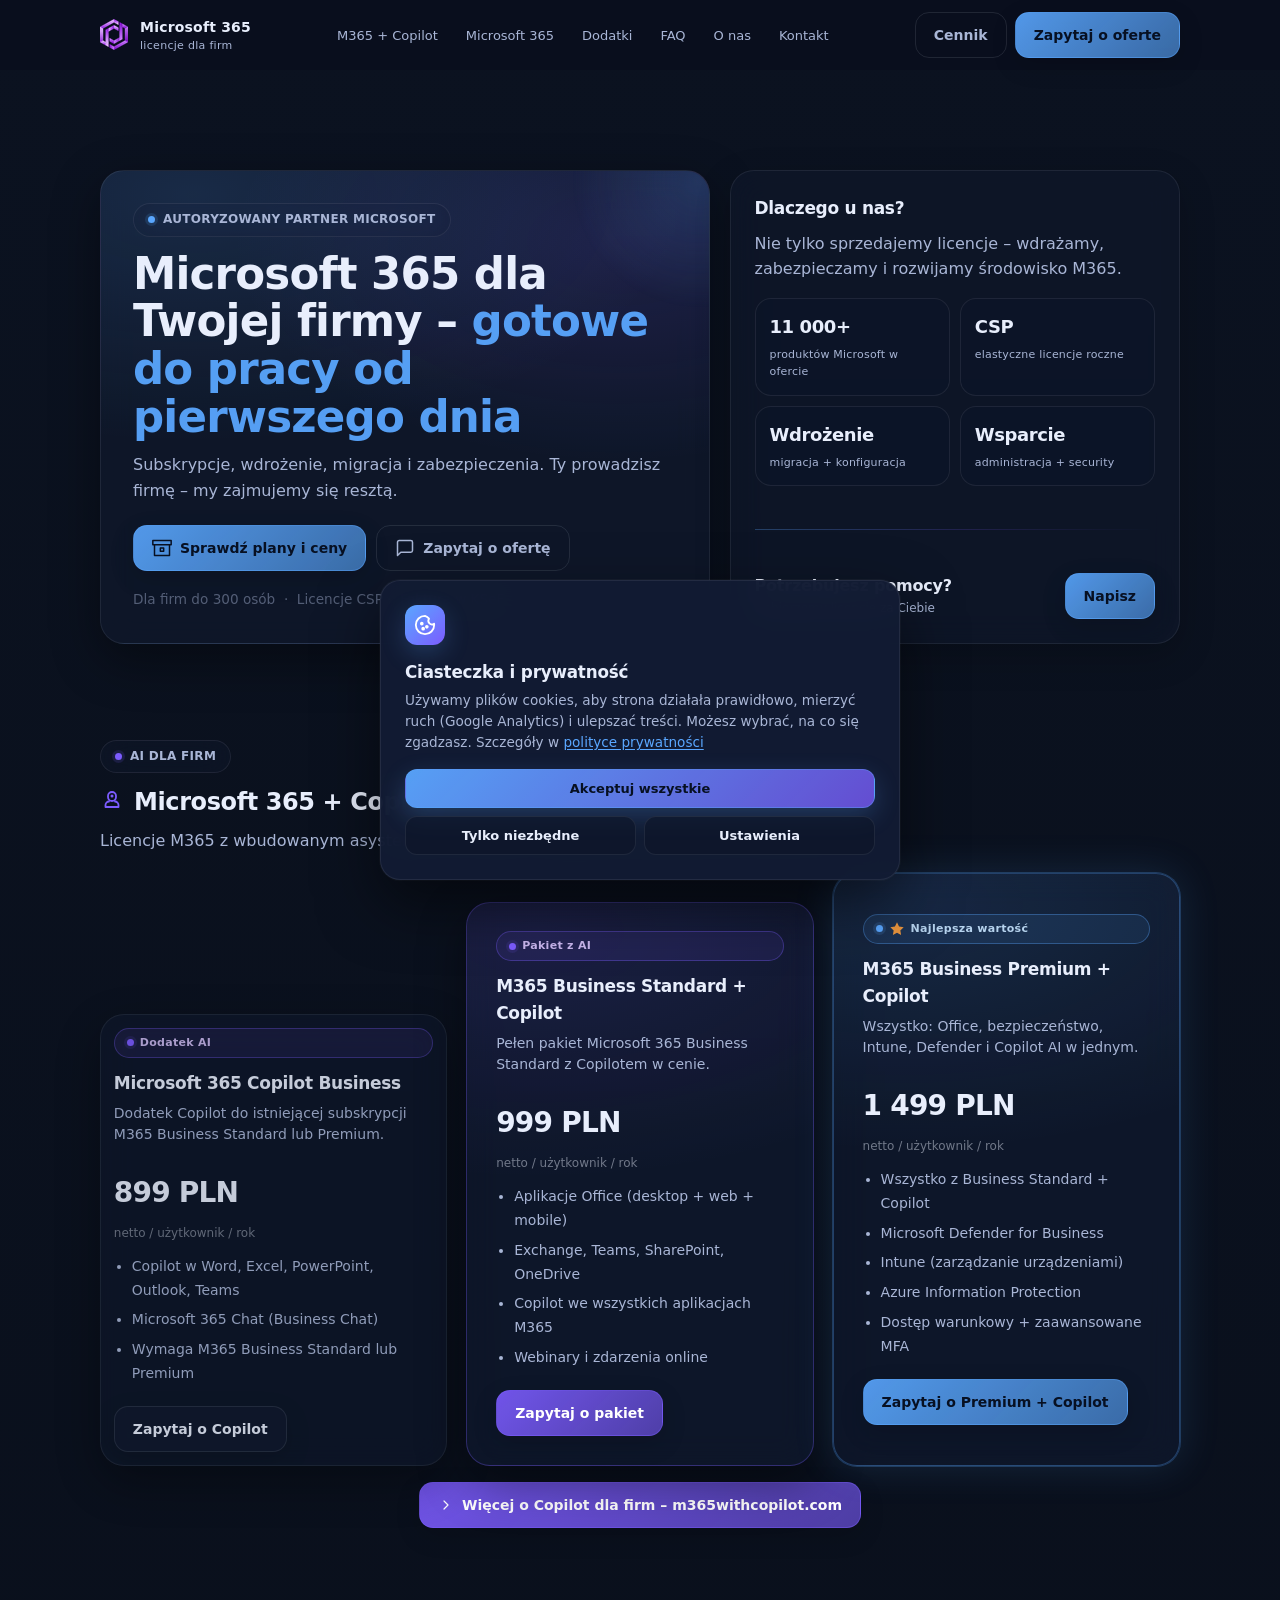
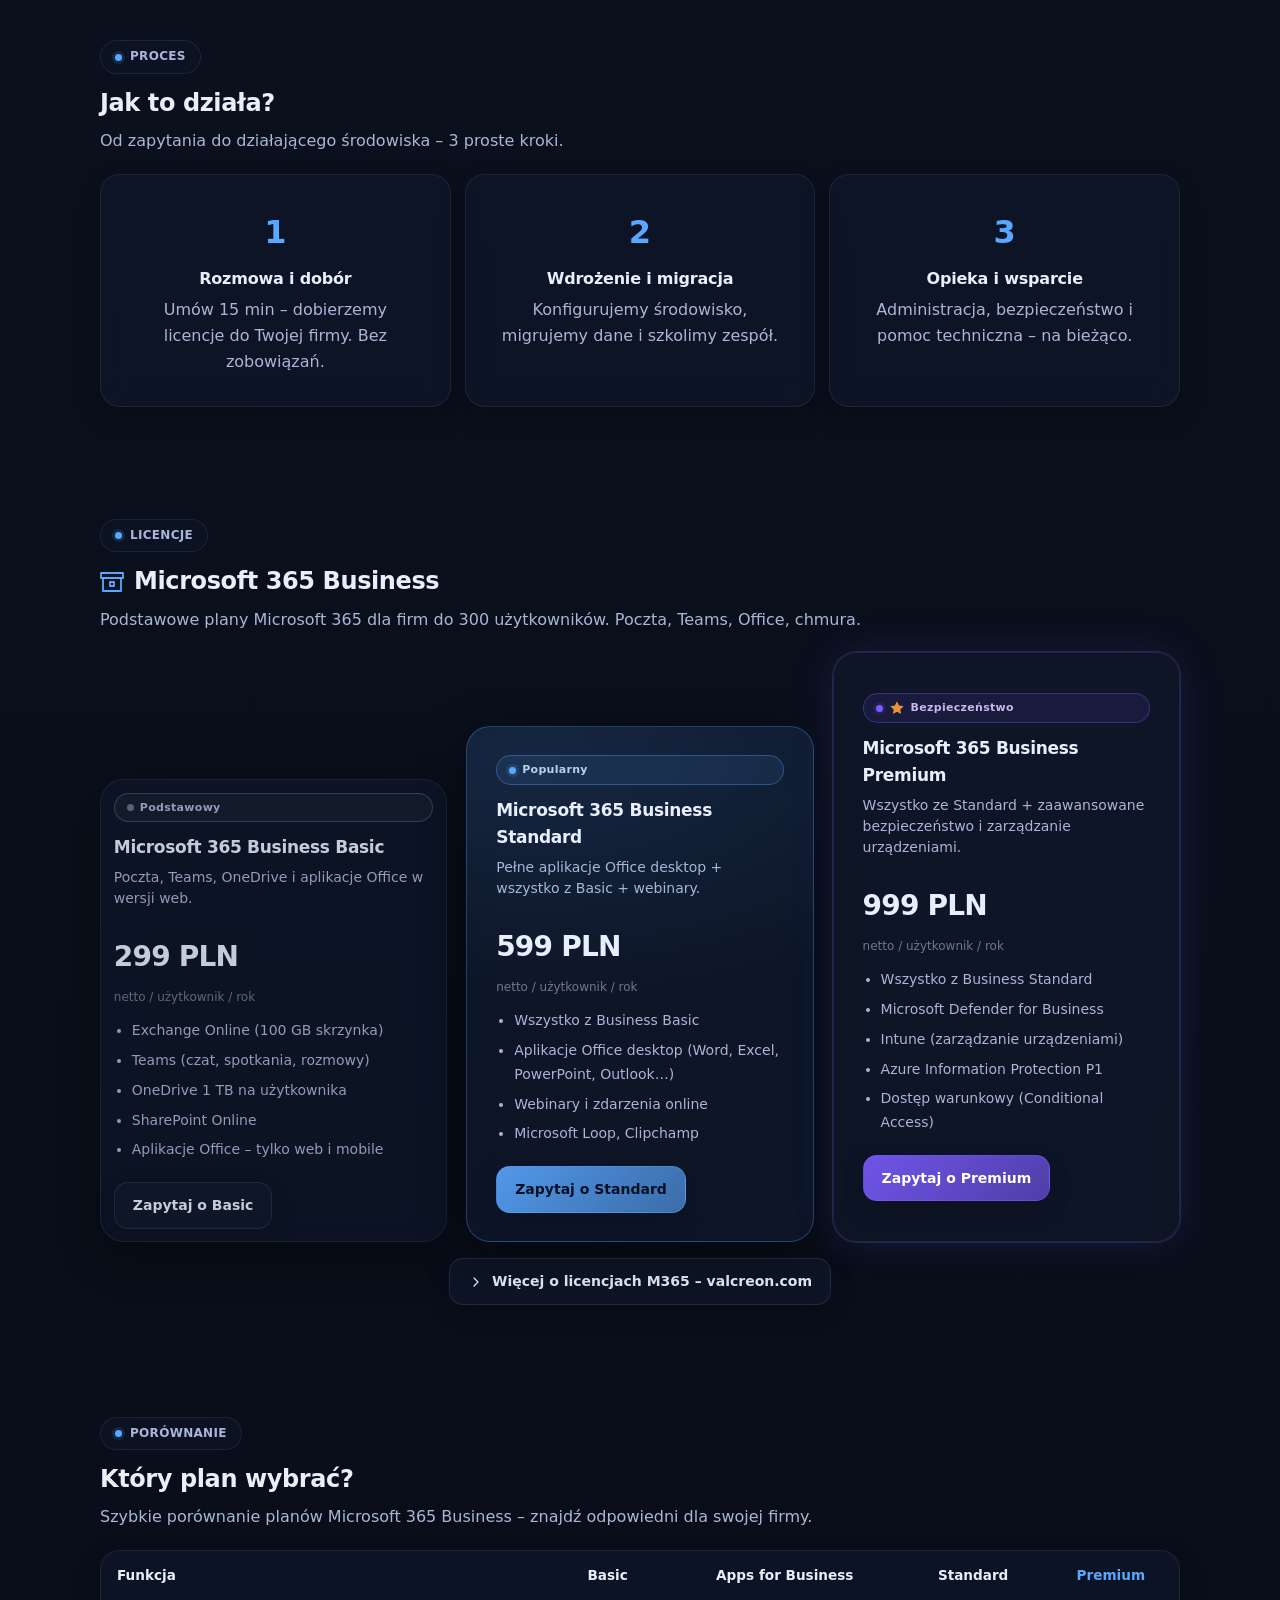
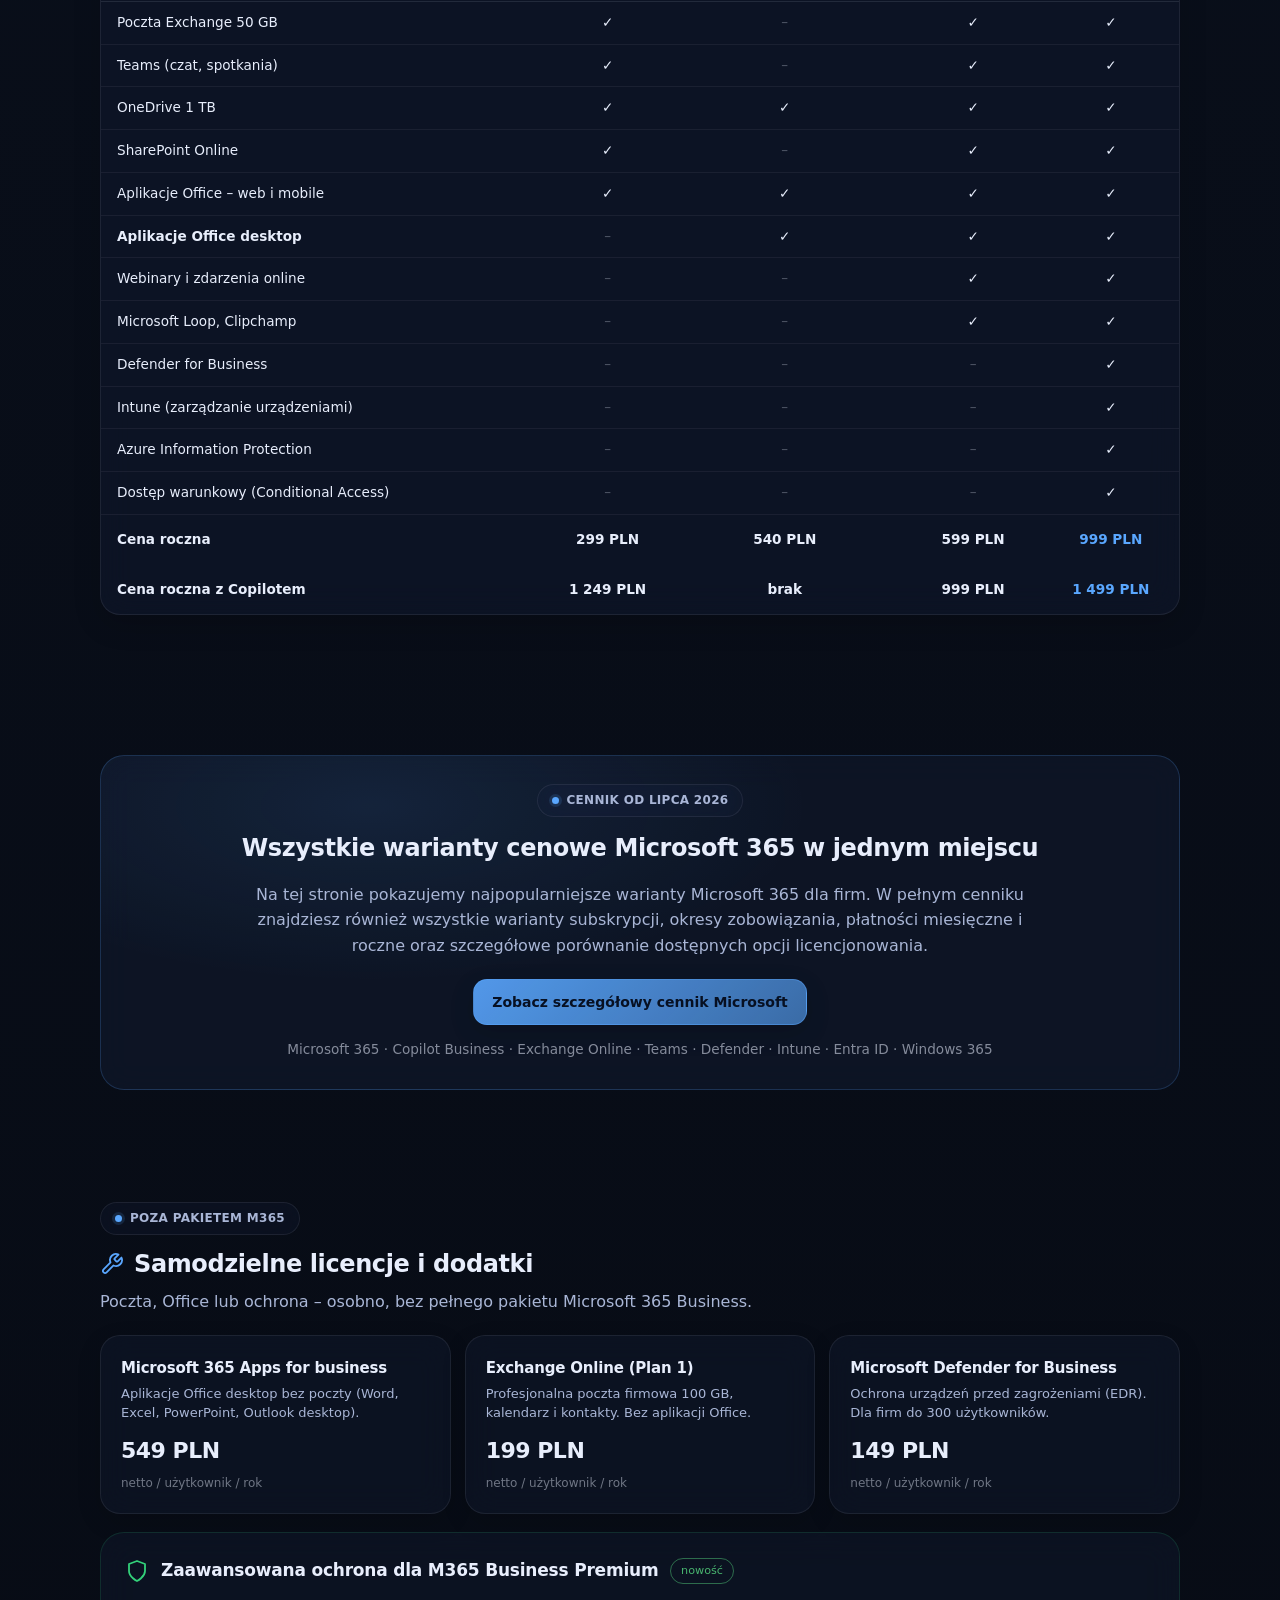
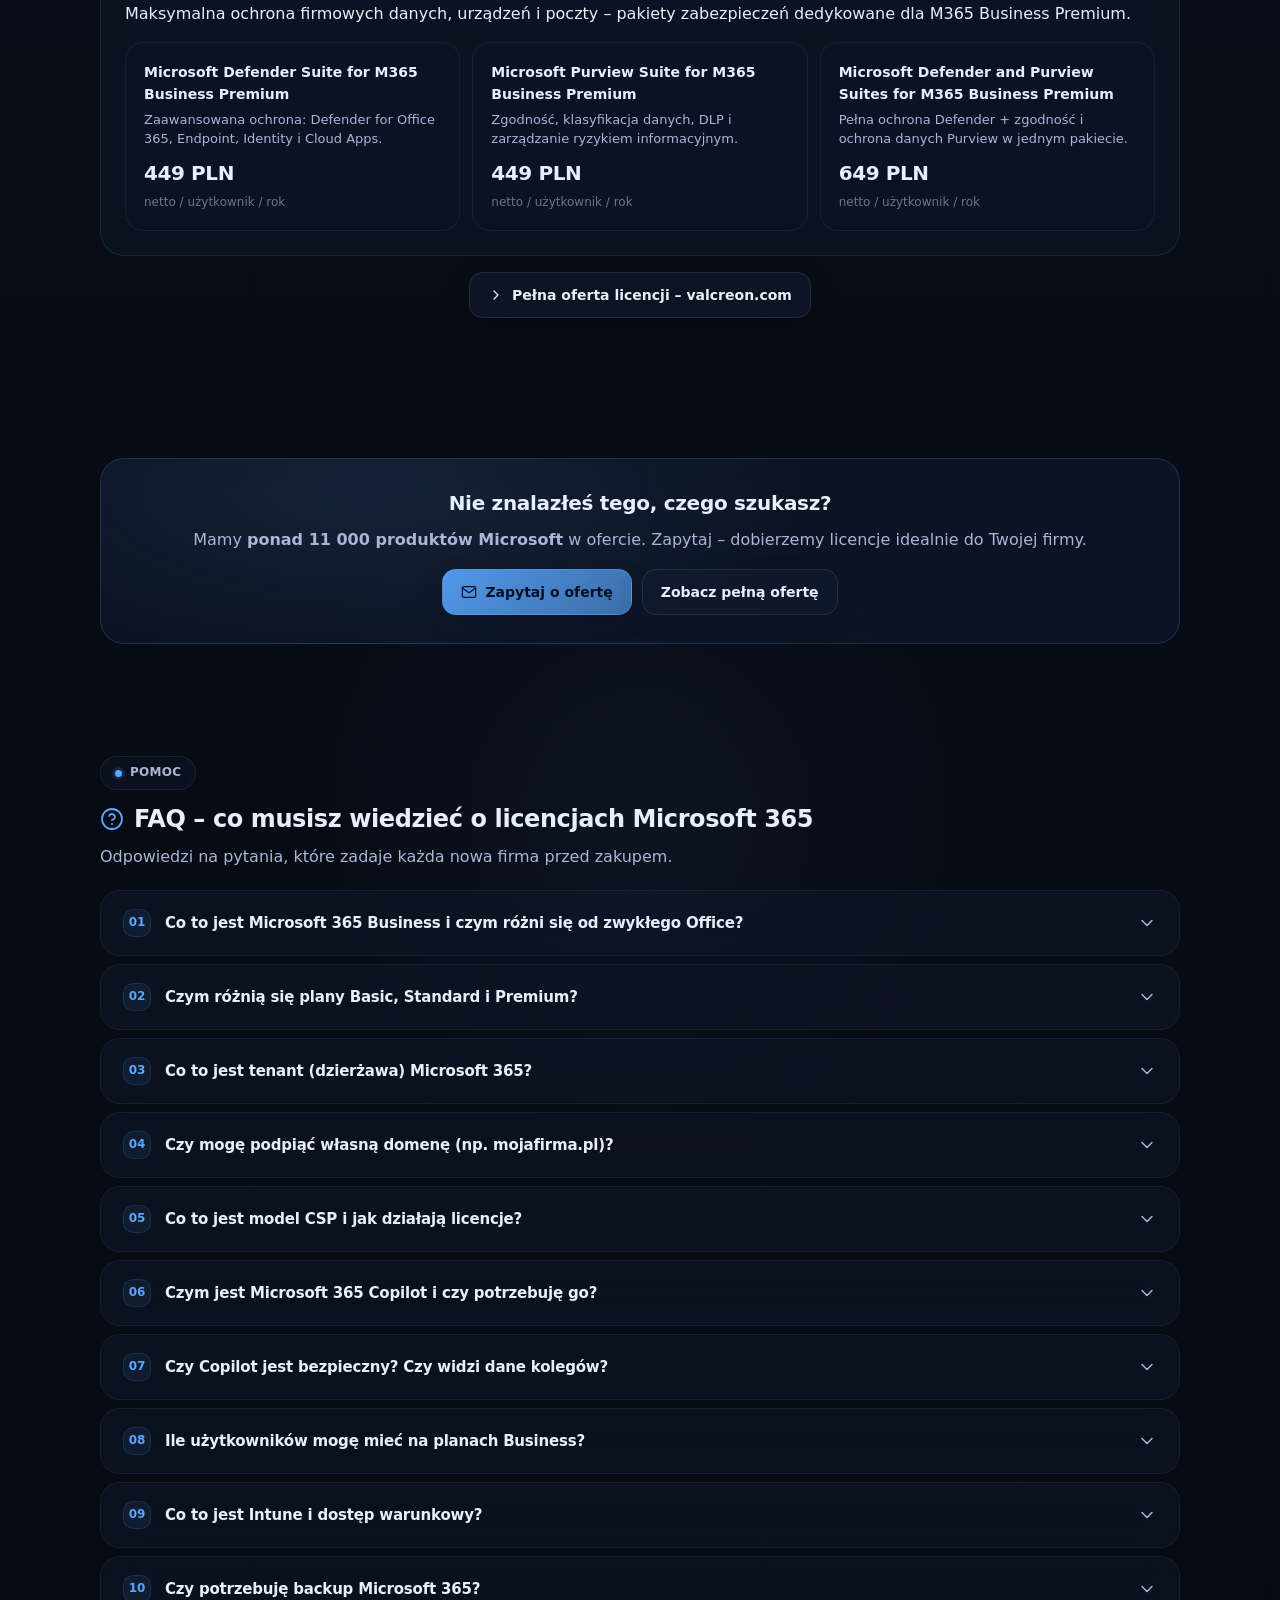
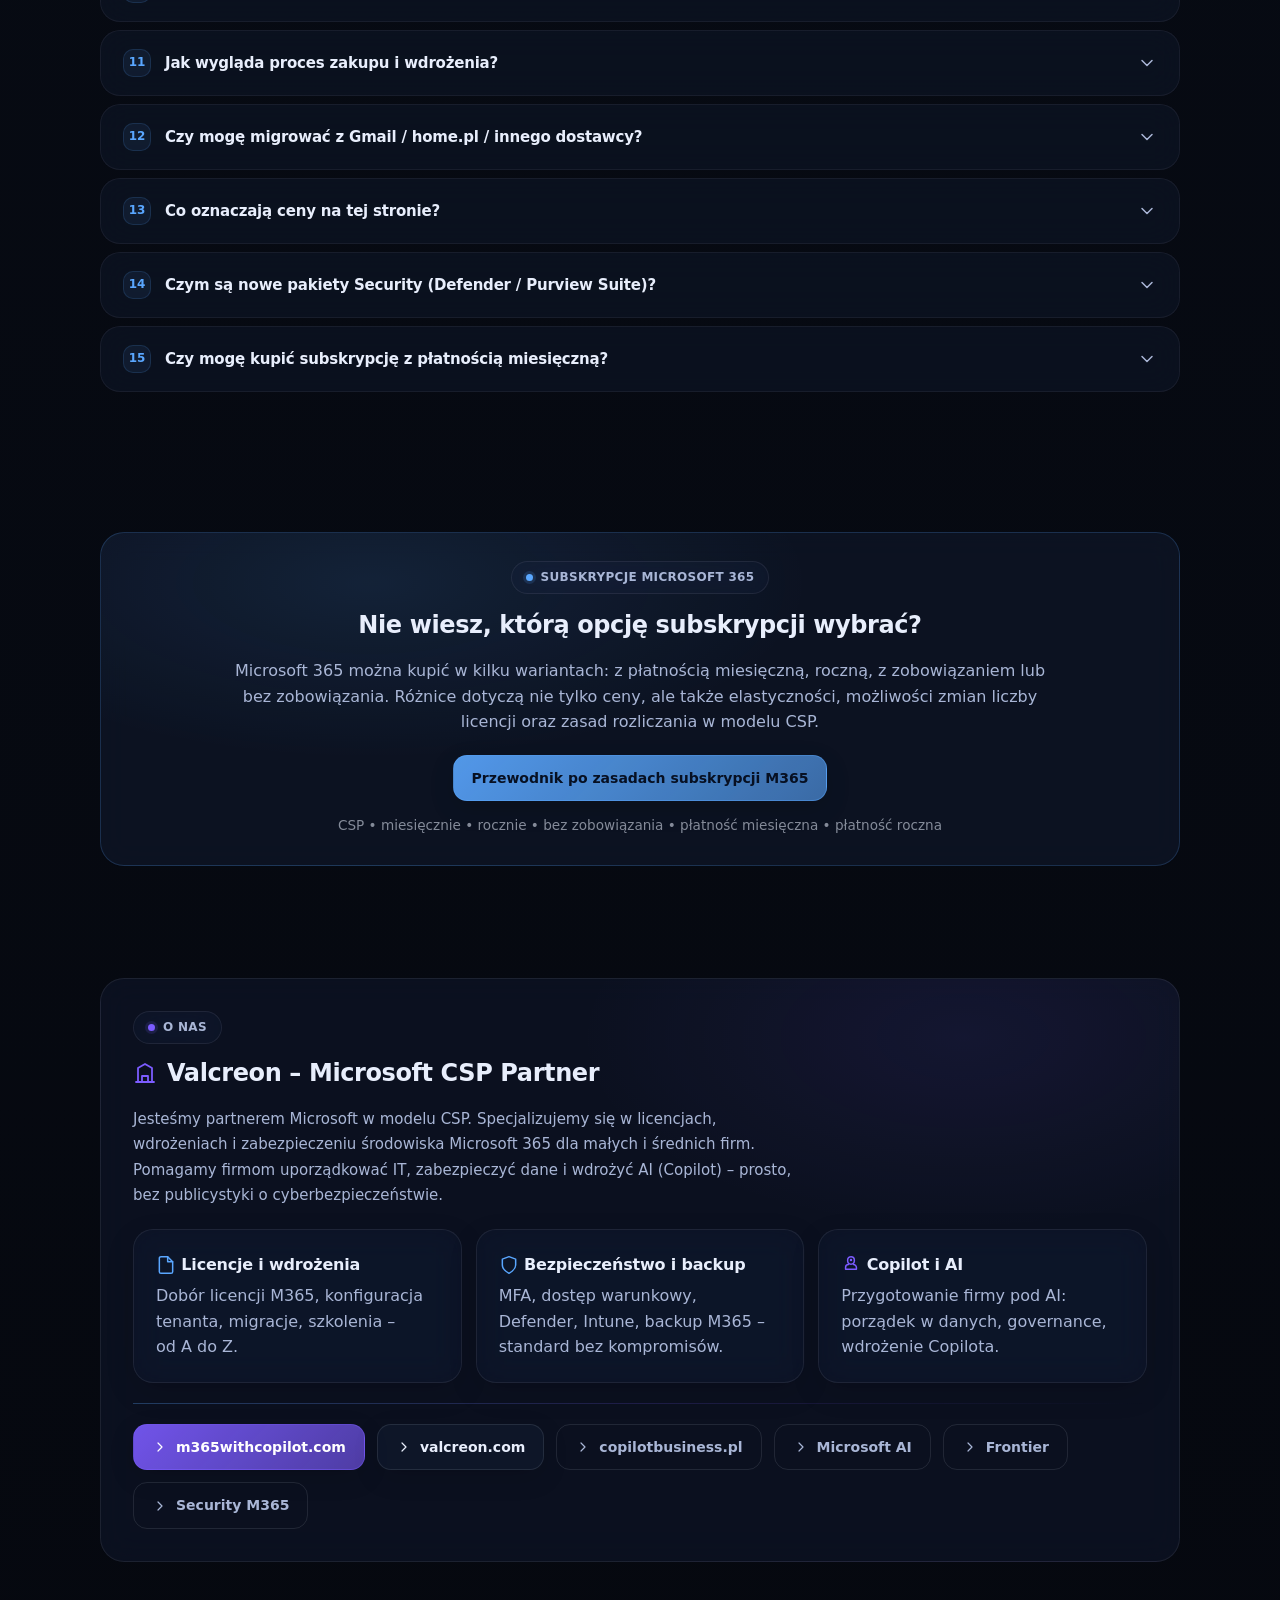
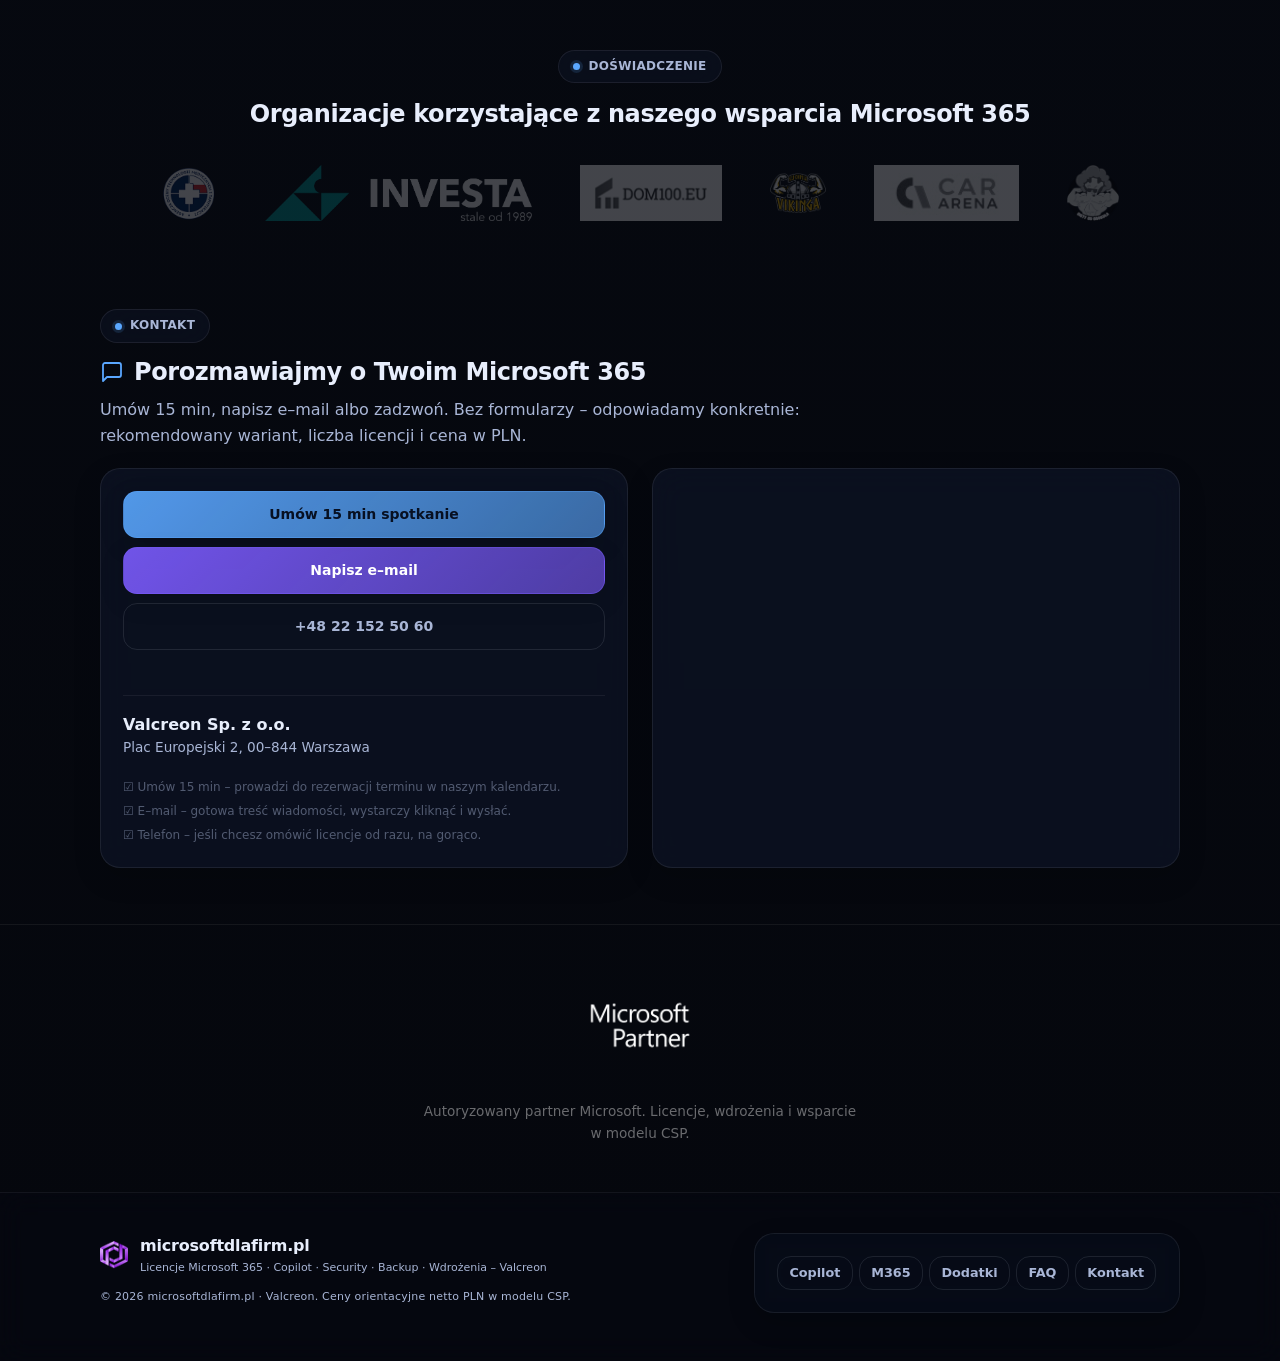
==== index.html @ 6263fd08 "Update index.html" ====
<!doctype html>
<html lang="pl">
<head>

  <!-- ===== GOOGLE CONSENT MODE v2 – DEFAULT ===== -->
<script>
window.dataLayer=window.dataLayer||[];
function gtag(){dataLayer.push(arguments);}
gtag('consent','default',{
  'analytics_storage':'denied',
  'ad_storage':'denied',
  'ad_user_data':'denied',
  'ad_personalization':'denied',
  'functionality_storage':'granted',
  'security_storage':'granted',
  'wait_for_update':500
});
gtag('set','ads_data_redaction',true);
gtag('set','url_passthrough',false);
</script>

<!-- ===== GOOGLE ANALYTICS 4 ===== -->
<script async src="https://www.googletagmanager.com/gtag/js?id=G-M4EG43VMLM"></script>
<script>
gtag('js',new Date());
gtag('config','G-M4EG43VMLM',{'anonymize_ip':true});
</script>

<meta charset="utf-8">
<meta name="viewport" content="width=device-width, initial-scale=1">
<meta name="color-scheme" content="dark">
<meta name="theme-color" content="#0b1220">

<link rel="icon" href="fav.ico">

<title>Microsoft 365 dla firm | Licencje, Copilot, wdrożenia i wsparcie CSP</title>
<meta name="description" content="Microsoft 365 dla firm. Licencje Business Basic, Standard i Premium, Microsoft 365 Copilot, wdrożenia, migracje poczty, zabezpieczenia, Intune, Defender i wsparcie CSP dla firm w Polsce.">
<meta name="robots" content="index,follow,max-image-preview:large,max-snippet:-1,max-video-preview:-1">
<link rel="canonical" href="https://microsoftdlafirm.pl/">
<meta property="og:type" content="website">
<meta property="og:url" content="https://microsoftdlafirm.pl/">
<meta property="og:site_name" content="microsoftdlafirm.pl">
<meta property="og:locale" content="pl_PL">
<meta property="og:title" content="Microsoft 365 dla firm | Licencje, Copilot i wdrożenia">
<meta property="og:description" content="Licencje Microsoft 365 dla firm, Copilot AI, migracje poczty, konfiguracja Microsoft 365, zabezpieczenia i wsparcie CSP.">
<meta name="twitter:card" content="summary_large_image">
<meta name="twitter:title" content="Microsoft 365 dla firm | Licencje, Copilot i wdrożenia">
<meta name="twitter:description" content="Microsoft 365 Business Basic, Standard, Premium, Copilot, migracje, zabezpieczenia i opieka specjalistów Microsoft CSP.">
<link rel="canonical" href="https://microsoftdlafirm.pl/">
<link rel="stylesheet" href="style.css">
    <style>
  </style>
</head>
<body>

<header>
  <div class="container">
    <div class="nav">
      <a class="brand" href="#top" aria-label="microsoftdlafirm.pl">
        <img src="logo-32.png" alt="microsoftdlafirm.pl" style="height:32px; width:auto;">
        <div>
          <div class="t1">Microsoft 365</div>
          <div class="t2">licencje dla firm</div>
        </div>
      </a>
      <nav aria-label="Glowna nawigacja">
        <ul>
          <li><a href="#copilot">M365 + Copilot</a></li>
          <li><a href="#m365">Microsoft 365</a></li>
          <li><a href="#dodatki">Dodatki</a></li>
          <li><a href="#faq">FAQ</a></li>
          <li><a href="#valcreon">O nas</a></li>
          <li><a href="#kontakt">Kontakt</a></li>
        </ul>
      </nav>
      <div class="actions">
        <a class="btn ghost" href="https://microsoft365.com.pl/cennik.html" target="_blank" rel="noopener">Cennik</a>
        <a class="btn primary" href="mailto:msp@valcreon.com?subject=Zapytanie%20o%20licencje%20Microsoft%20365&body=Dzien%20dobry%2C%0A%0AInteresuja%20mnie%20licencje%20Microsoft%20365%20dla%20firmy.%0A%0ALiczba%20uzytkownikow%3A%20%0APlan%3A%20%0ACel%3A%20%0A%0A">Zapytaj o oferte</a>
        <button class="hamburger" aria-label="Otworz menu" aria-controls="drawer" aria-expanded="false" id="hamburger">
          <span></span><span></span><span></span>
        </button>
      </div>
    </div>
  </div>
</header>

<!-- Mobile drawer -->
<div class="drawer" id="drawer" aria-hidden="true">
  <div class="panel" role="dialog" aria-modal="true" aria-label="Menu mobilne">
    <div class="top">
      <div class="row">
        <div class="logo" aria-hidden="true" style="width:28px;height:28px;border-radius:9px;"></div>
        <div>
          <div style="font-weight:700">Menu</div>
          <div class="muted" style="font-size:12px">microsoftdlafirm.pl</div>
        </div>
      </div>
      <button class="btn ghost" id="closeDrawer" aria-label="Zamknij menu">Zamknij</button>
    </div>
    <nav class="drawerNav" aria-label="Nawigacja mobilna">
      <a href="#copilot" class="js-close">M365 + Copilot</a>
      <a href="#m365" class="js-close">Microsoft 365</a>
      <a href="#dodatki" class="js-close">Dodatki</a>
      <a href="#faq" class="js-close">FAQ</a>
      <a href="#valcreon" class="js-close">O nas</a>
      <a href="#kontakt" class="js-close">Kontakt</a>
    </nav>
    <div class="drawerActions">
      <a class="btn primary js-close" href="mailto:msp@valcreon.com?subject=Zapytanie%20o%20licencje%20Microsoft%20365&body=Dzien%20dobry%2C%0A%0AInteresuja%20mnie%20licencje%20Microsoft%20365.%0A%0A">Napisz do nas</a>
    </div>
  </div>
</div>

<main id="top">

 <!-- HERO -->
<section class="hero">
  <div class="container">
    <div class="heroGrid">
      <div class="heroCard">
        
        <span class="pill"><span class="dot"></span> Autoryzowany partner Microsoft</span>

        <h1>Microsoft 365 dla Twojej firmy – <span style="color:rgba(90,167,255,.95)">gotowe do pracy od pierwszego dnia</span></h1>

        <p class="sub">
          Subskrypcje, wdrożenie, migracja i zabezpieczenia.
          Ty prowadzisz firmę – my zajmujemy się resztą.
        </p>

              
        <div class="ctaRow">
          <a class="btn primary" href="#m365"><span class="ico"><svg viewBox="0 0 24 24"><path d="M21 8V21H3V8"/><path d="M23 3H1v5h22V3z"/><path d="M10 12h4v4h-4z"/></svg></span> Sprawdź plany i ceny</a>
          <a class="btn ghost" href="#kontakt"><span class="ico"><svg viewBox="0 0 24 24"><path d="M21 15a2 2 0 01-2 2H7l-4 4V5a2 2 0 012-2h14a2 2 0 012 2z"/></svg></span> Zapytaj o ofertę</a>
        </div>

        
<div class="mini" aria-label="Informacje o cenach" style="opacity:.45; font-size:.85rem;">
  Dla firm do 300 osób &nbsp;·&nbsp; Licencje CSP&nbsp;·&nbsp; Faktura w KSeF
</div>

      </div>
      <aside class="sideCard">
        <div>
          <h3>Dlaczego u nas?</h3>
          <p>Nie tylko sprzedajemy licencje – wdrażamy, zabezpieczamy i rozwijamy środowisko M365.</p>
          <div class="kpis">
            <div class="kpi">
              <div class="n">11 000+</div>
              <div class="l">produktów Microsoft w ofercie</div>
            </div>
            <div class="kpi">
              <div class="n">CSP</div>
              <div class="l">elastyczne licencje roczne</div>
            </div>
            <div class="kpi">
              <div class="n">Wdrożenie</div>
              <div class="l">migracja + konfiguracja</div>
            </div>
            <div class="kpi">
              <div class="n">Wsparcie</div>
              <div class="l">administracja + security</div>
            </div>
          </div>
        </div>
        <div class="accentLine"></div>
        <div class="row" style="justify-content:space-between;margin-top:14px;">
          <div>
            <div style="font-weight:800;letter-spacing:-.2px;">Potrzebujesz pomocy?</div>
            <div class="muted" style="font-size:12px;">Dobierzemy licencje za Ciebie</div>
          </div>
          <a class="btn primary" href="mailto:msp@valcreon.com?subject=Pomoc%20w%20doborze%20licencji%20M365&body=Dzie%C5%84%20dobry%2C%0A%0APotrzebuj%C4%99%20pomocy%20w%20doborze%20licencji%20Microsoft%20365.%0A%0ALiczba%20u%C5%BCytkownik%C3%B3w%3A%20%0A%0A">Napisz</a>
        </div>
      </aside>
    </div>
  </div>
</section>

<!-- M365 + COPILOT -->
<section id="copilot">
  <div class="container">
    <div class="sectionTitle">
      <div>
        <span class="pill" style="margin-bottom:10px;"><span class="dot" style="background:var(--accent2);box-shadow:0 0 0 3px rgba(124,92,255,.14);"></span> AI dla firm</span>
        <h2><span class="ico ico-lg" style="color:var(--accent2)"><svg viewBox="0 0 24 24"><path d="M12 2a4 4 0 014 4v1a4 4 0 01-8 0V6a4 4 0 014-4z"/><path d="M9 11.5A3.5 3.5 0 005.5 15v2h13v-2A3.5 3.5 0 0015 11.5"/><circle cx="12" cy="6" r="1.5" fill="currentColor" stroke="none"/></svg></span> Microsoft 365 + Copilot</h2>
        <p class="lead">Licencje M365 z wbudowanym asystentem AI Copilot. Zwiększaj produktywność całej firmy.</p>
      </div>
    </div>
    <div class="pricing" style="align-items:flex-end; gap:1.2rem;">

<!-- KARTA 1 -->
<div class="priceCard" style="opacity:0.85; padding:0.8rem; display:flex; flex-direction:column;">
          <div class="badge purple"><span class="dot" style="background:var(--accent2);box-shadow:0 0 0 3px rgba(124,92,255,.12);"></span> Dodatek AI</div>
  <div class="priceName">Microsoft 365 Copilot Business</div>
  <p class="priceDesc">Dodatek Copilot do istniejącej subskrypcji M365 Business Standard lub Premium.</p>
  <div style="margin-top:auto;">
    

<div class="price">899 PLN</div>
<div style="font-size:0.75rem; opacity:0.45; margin-top:-4px;">netto / użytkownik / rok</div>
<ul class="bullets">
      <li>Copilot w Word, Excel, PowerPoint, Outlook, Teams</li>
      <li>Microsoft 365 Chat (Business Chat)</li>
      <li>Wymaga M365 Business Standard lub Premium</li>
    </ul>
    <a class="btn" style="margin-top:auto;" href="mailto:msp@valcreon.com?subject=Zapytanie%20–%20Microsoft%20365%20Copilot%20Business%20(dodatek)&body=Dzień%20dobry%2C%0A%0AInteresuje%20mnie%20Microsoft%20365%20Copilot%20Business%20(dodatek).%0A%0ALiczba%20użytkowników%3A%20%0A%0A">Zapytaj o Copilot</a>
  </div>
</div>

<!-- KARTA 2 -->
<div class="priceCard featured-purple" style="padding:1.8rem; display:flex; flex-direction:column;">
  <div class="badge purple"><span class="dot" style="background:var(--accent2);box-shadow:0 0 0 3px rgba(124,92,255,.12);"></span> Pakiet z AI</div>
  <div class="priceName">M365 Business Standard + Copilot</div>
  <p class="priceDesc">Pełen pakiet Microsoft 365 Business Standard z Copilotem w cenie.</p>
  <div style="margin-top:auto;">
    <div class="price">999 PLN</div>
    <div style="font-size:0.75rem; opacity:0.45; margin-top:-4px;">netto / użytkownik / rok</div>

    <ul class="bullets">
      <li>Aplikacje Office (desktop + web + mobile)</li>
      <li>Exchange, Teams, SharePoint, OneDrive</li>
      <li>Copilot we wszystkich aplikacjach M365</li>
      <li>Webinary i zdarzenia online</li>
    </ul>
    <a class="btn accent2" style="margin-top:auto;" href="mailto:msp@valcreon.com?subject=Zapytanie%20–%20M365%20Business%20Standard%20%2B%20Copilot&body=Dzień%20dobry%2C%0A%0AInteresuje%20mnie%20M365%20Business%20Standard%20%2B%20Copilot.%0A%0ALiczba%20użytkowników%3A%20%0A%0A">Zapytaj o pakiet</a>
  </div>
</div>

<!-- KARTA 3 -->
<div class="priceCard featured" style="padding:2.5rem 1.8rem; display:flex; flex-direction:column; box-shadow:0 0 40px rgba(90,167,255,.15), 0 0 0 1px rgba(90,167,255,.25);">
  <div class="badge"><span class="dot" aria-hidden="true"></span><span class="ico ico-sm" style="color:rgba(255,160,60,.9)"><svg viewBox="0 0 24 24"><polygon points="12 2 15.09 8.26 22 9.27 17 14.14 18.18 21.02 12 17.77 5.82 21.02 7 14.14 2 9.27 8.91 8.26 12 2" fill="currentColor" stroke="none"/></svg></span> Najlepsza wartość</div>
  <div class="priceName">M365 Business Premium + Copilot</div>
  <p class="priceDesc">Wszystko: Office, bezpieczeństwo, Intune, Defender i Copilot AI w jednym.</p>
  <div style="margin-top:auto;">
    <div class="price">1 499 PLN</div>
    <div style="font-size:0.75rem; opacity:0.45; margin-top:-4px;">netto / użytkownik / rok</div>
    <ul class="bullets">
      <li>Wszystko z Business Standard + Copilot</li>
      <li>Microsoft Defender for Business</li>
      <li>Intune (zarządzanie urządzeniami)</li>
      <li>Azure Information Protection</li>
      <li>Dostęp warunkowy + zaawansowane MFA</li>
    </ul>
    <a class="btn primary" style="margin-top:auto;" href="mailto:msp@valcreon.com?subject=Zapytanie%20–%20M365%20Business%20Premium%20%2B%20Copilot&body=Dzień%20dobry%2C%0A%0AInteresuje%20mnie%20M365%20Business%20Premium%20%2B%20Copilot.%0A%0ALiczba%20użytkowników%3A%20%0A%0A">Zapytaj o Premium + Copilot</a>
  </div>
</div>

    </div>
    <div style="margin-top:16px;text-align:center;">
      <a class="btn accent2" href="https://m365withcopilot.com" target="_blank" rel="noopener"><span class="ico ico-sm"><svg viewBox="0 0 24 24"><polyline points="9 18 15 12 9 6"/></svg></span> Więcej o Copilot dla firm – m365withcopilot.com</a>
    </div>
  </div>
</section>

<!-- JAK TO DZIAŁA -->
<section id="proces">
  <div class="container">
    <div class="sectionTitle">
      <div>
        <span class="pill" style="margin-bottom:10px;"><span class="dot"></span> Proces</span>
        <h2>Jak to działa?</h2>
        <p class="lead">Od zapytania do działającego środowiska – 3 proste kroki.</p>
      </div>
    </div>
    <div class="grid3">
      <div class="card" style="text-align:center; padding:2rem;">
        <div style="font-size:2rem; font-weight:900; color:var(--accent); margin-bottom:0.5rem;">1</div>
        <h3>Rozmowa i dobór</h3>
        <p>Umów 15 min – dobierzemy licencje do Twojej firmy. Bez zobowiązań.</p>
      </div>
      <div class="card" style="text-align:center; padding:2rem;">
        <div style="font-size:2rem; font-weight:900; color:var(--accent); margin-bottom:0.5rem;">2</div>
        <h3>Wdrożenie i migracja</h3>
        <p>Konfigurujemy środowisko, migrujemy dane i szkolimy zespół.</p>
      </div>
      <div class="card" style="text-align:center; padding:2rem;">
        <div style="font-size:2rem; font-weight:900; color:var(--accent); margin-bottom:0.5rem;">3</div>
        <h3>Opieka i wsparcie</h3>
        <p>Administracja, bezpieczeństwo i pomoc techniczna – na bieżąco.</p>
      </div>
    </div>
  </div>
</section>

<!-- M365 LICENCJE BAZOWE -->
<section id="m365">
  <div class="container">
    <div class="sectionTitle">
      <div>
        <span class="pill" style="margin-bottom:10px;"><span class="dot"></span> Licencje</span>
        <h2><span class="ico ico-lg" style="color:var(--accent)"><svg viewBox="0 0 24 24"><path d="M21 8V21H3V8"/><path d="M23 3H1v5h22V3z"/><path d="M10 12h4v4h-4z"/></svg></span> Microsoft 365 Business</h2>
        <p class="lead">Podstawowe plany Microsoft 365 dla firm do 300 użytkowników. Poczta, Teams, Office, chmura.</p>
      </div>
    </div>
    <div class="pricing" style="align-items:flex-end; gap:1.2rem;">

      <!-- KARTA 1 — najmniejsza -->
      <div class="priceCard" style="opacity:0.85; padding:0.8rem; display:flex; flex-direction:column;">
        <div class="badge neutral"><span class="dot" style="background:rgba(232,238,252,.40);box-shadow:none;"></span> Podstawowy</div>
        <div class="priceName">Microsoft 365 Business Basic</div>
        <p class="priceDesc">Poczta, Teams, OneDrive i aplikacje Office w wersji web.</p>
        <div style="margin-top:auto;">
          <div class="price">299 PLN</div>
          <div style="font-size:0.75rem; opacity:0.45; margin-top:-4px;">netto / użytkownik / rok</div>
          <ul class="bullets">
            <li>Exchange Online (100 GB skrzynka)</li>
            <li>Teams (czat, spotkania, rozmowy)</li>
            <li>OneDrive 1 TB na użytkownika</li>
            <li>SharePoint Online</li>
            <li>Aplikacje Office – tylko web i mobile</li>
          </ul>
          <a class="btn" style="margin-top:auto;" href="mailto:msp@valcreon.com?subject=Zapytanie%20–%20M365%20Business%20Basic&body=Dzie%C5%84%20dobry%2C%0A%0AInteresuje%20mnie%20Microsoft%20365%20Business%20Basic.%0A%0ALiczba%20u%C5%BCytkownik%C3%B3w%3A%20%0A%0A">Zapytaj o Basic</a>
        </div>
      </div>

      <!-- KARTA 2 — średnia -->
      <div class="priceCard featured" style="padding:1.8rem; display:flex; flex-direction:column;">
        <div class="badge"><span class="dot" aria-hidden="true"></span> Popularny</div>
        <div class="priceName">Microsoft 365 Business Standard</div>
        <p class="priceDesc">Pełne aplikacje Office desktop + wszystko z Basic + webinary.</p>
        <div style="margin-top:auto;">
          <div class="price">599 PLN</div>
          <div style="font-size:0.75rem; opacity:0.45; margin-top:-4px;">netto / użytkownik / rok</div>
          <ul class="bullets">
            <li>Wszystko z Business Basic</li>
            <li>Aplikacje Office desktop (Word, Excel, PowerPoint, Outlook…)</li>
            <li>Webinary i zdarzenia online</li>
            <li>Microsoft Loop, Clipchamp</li>
          </ul>
          <a class="btn primary" style="margin-top:auto;" href="mailto:msp@valcreon.com?subject=Zapytanie%20–%20M365%20Business%20Standard&body=Dzie%C5%84%20dobry%2C%0A%0AInteresuje%20mnie%20Microsoft%20365%20Business%20Standard.%0A%0ALiczba%20u%C5%BCytkownik%C3%B3w%3A%20%0A%0A">Zapytaj o Standard</a>
        </div>
      </div>

      <!-- KARTA 3 — NAJWIĘKSZA -->
      <div class="priceCard" style="padding:2.5rem 1.8rem; display:flex; flex-direction:column; box-shadow:0 0 40px rgba(124,92,255,.15), 0 0 0 1px rgba(124,92,255,.25);">
        <div class="badge purple"><span class="dot" style="background:var(--accent2);box-shadow:0 0 0 3px rgba(124,92,255,.12);"></span><span class="ico ico-sm" style="color:rgba(255,160,60,.9)"><svg viewBox="0 0 24 24"><polygon points="12 2 15.09 8.26 22 9.27 17 14.14 18.18 21.02 12 17.77 5.82 21.02 7 14.14 2 9.27 8.91 8.26 12 2" fill="currentColor" stroke="none"/></svg></span> Bezpieczeństwo</div>
        <div class="priceName">Microsoft 365 Business Premium</div>
        <p class="priceDesc">Wszystko ze Standard + zaawansowane bezpieczeństwo i zarządzanie urządzeniami.</p>
        <div style="margin-top:auto;">
          <div class="price">999 PLN</div>
          <div style="font-size:0.75rem; opacity:0.45; margin-top:-4px;">netto / użytkownik / rok</div>
          <ul class="bullets">
            <li>Wszystko z Business Standard</li>
            <li>Microsoft Defender for Business</li>
            <li>Intune (zarządzanie urządzeniami)</li>
            <li>Azure Information Protection P1</li>
            <li>Dostęp warunkowy (Conditional Access)</li>
          </ul>
          <a class="btn accent2" style="margin-top:auto;" href="mailto:msp@valcreon.com?subject=Zapytanie%20–%20M365%20Business%20Premium&body=Dzie%C5%84%20dobry%2C%0A%0AInteresuje%20mnie%20Microsoft%20365%20Business%20Premium.%0A%0ALiczba%20u%C5%BCytkownik%C3%B3w%3A%20%0A%0A">Zapytaj o Premium</a>
        </div>
      </div>

    </div>
    <div style="margin-top:16px;text-align:center;">
      <a class="btn" href="https://valcreon.com" target="_blank" rel="noopener"><span class="ico ico-sm"><svg viewBox="0 0 24 24"><polyline points="9 18 15 12 9 6"/></svg></span> Więcej o licencjach M365 – valcreon.com</a>
    </div>
  </div>
</section>

<!-- PORÓWNANIE -->
<section>
  <div class="container">
    <div class="sectionTitle">
      <div>
        <span class="pill" style="margin-bottom:10px;"><span class="dot"></span> Porównanie</span>
        <h2>Który plan wybrać?</h2>
        <p class="lead">Szybkie porównanie planów Microsoft 365 Business – znajdź odpowiedni dla swojej firmy.</p>
      </div>
    </div>
    <div class="card" style="overflow-x:auto; padding:0;">
      <table style="width:100%; border-collapse:collapse; font-size:0.85rem;">
        <thead>
          <tr style="border-bottom:1px solid rgba(232,238,252,.10);">
            <th style="text-align:left; padding:14px 16px;">Funkcja</th>
            <th style="padding:14px 12px; text-align:center;">Basic</th>
            <th style="padding:14px 12px; text-align:center;">Apps for Business</th>
            <th style="padding:14px 12px; text-align:center;">Standard</th>
            <th style="padding:14px 12px; text-align:center; color:var(--accent);">Premium</th>
          </tr>
        </thead>
        <tbody>
          <tr style="border-bottom:1px solid rgba(232,238,252,.06);">
            <td style="padding:10px 16px;">Poczta Exchange 50 GB</td>
            <td style="text-align:center;">✓</td>
            <td style="text-align:center; opacity:0.3;">–</td>
            <td style="text-align:center;">✓</td>
            <td style="text-align:center;">✓</td>
          </tr>
          <tr style="border-bottom:1px solid rgba(232,238,252,.06);">
            <td style="padding:10px 16px;">Teams (czat, spotkania)</td>
            <td style="text-align:center;">✓</td>
            <td style="text-align:center; opacity:0.3;">–</td>
            <td style="text-align:center;">✓</td>
            <td style="text-align:center;">✓</td>
          </tr>
          <tr style="border-bottom:1px solid rgba(232,238,252,.06);">
            <td style="padding:10px 16px;">OneDrive 1 TB</td>
            <td style="text-align:center;">✓</td>
            <td style="text-align:center;">✓</td>
            <td style="text-align:center;">✓</td>
            <td style="text-align:center;">✓</td>
          </tr>
          <tr style="border-bottom:1px solid rgba(232,238,252,.06);">
            <td style="padding:10px 16px;">SharePoint Online</td>
            <td style="text-align:center;">✓</td>
            <td style="text-align:center; opacity:0.3;">–</td>
            <td style="text-align:center;">✓</td>
            <td style="text-align:center;">✓</td>
          </tr>
          <tr style="border-bottom:1px solid rgba(232,238,252,.06);">
            <td style="padding:10px 16px;">Aplikacje Office – web i mobile</td>
            <td style="text-align:center;">✓</td>
            <td style="text-align:center;">✓</td>
            <td style="text-align:center;">✓</td>
            <td style="text-align:center;">✓</td>
          </tr>
          <tr style="border-bottom:1px solid rgba(232,238,252,.06);">
            <td style="padding:10px 16px; font-weight:600;">Aplikacje Office desktop</td>
            <td style="text-align:center; opacity:0.3;">–</td>
            <td style="text-align:center;">✓</td>
            <td style="text-align:center;">✓</td>
            <td style="text-align:center;">✓</td>
          </tr>
          <tr style="border-bottom:1px solid rgba(232,238,252,.06);">
            <td style="padding:10px 16px;">Webinary i zdarzenia online</td>
            <td style="text-align:center; opacity:0.3;">–</td>
            <td style="text-align:center; opacity:0.3;">–</td>
            <td style="text-align:center;">✓</td>
            <td style="text-align:center;">✓</td>
          </tr>
          <tr style="border-bottom:1px solid rgba(232,238,252,.06);">
            <td style="padding:10px 16px;">Microsoft Loop, Clipchamp</td>
            <td style="text-align:center; opacity:0.3;">–</td>
            <td style="text-align:center; opacity:0.3;">–</td>
            <td style="text-align:center;">✓</td>
            <td style="text-align:center;">✓</td>
          </tr>
          <tr style="border-bottom:1px solid rgba(232,238,252,.06);">
            <td style="padding:10px 16px;">Defender for Business</td>
            <td style="text-align:center; opacity:0.3;">–</td>
            <td style="text-align:center; opacity:0.3;">–</td>
            <td style="text-align:center; opacity:0.3;">–</td>
            <td style="text-align:center;">✓</td>
          </tr>
          <tr style="border-bottom:1px solid rgba(232,238,252,.06);">
            <td style="padding:10px 16px;">Intune (zarządzanie urządzeniami)</td>
            <td style="text-align:center; opacity:0.3;">–</td>
            <td style="text-align:center; opacity:0.3;">–</td>
            <td style="text-align:center; opacity:0.3;">–</td>
            <td style="text-align:center;">✓</td>
          </tr>
          <tr style="border-bottom:1px solid rgba(232,238,252,.06);">
            <td style="padding:10px 16px;">Azure Information Protection</td>
            <td style="text-align:center; opacity:0.3;">–</td>
            <td style="text-align:center; opacity:0.3;">–</td>
            <td style="text-align:center; opacity:0.3;">–</td>
            <td style="text-align:center;">✓</td>
          </tr>
          <tr style="border-bottom:1px solid rgba(232,238,252,.06);">
            <td style="padding:10px 16px;">Dostęp warunkowy (Conditional Access)</td>
            <td style="text-align:center; opacity:0.3;">–</td>
            <td style="text-align:center; opacity:0.3;">–</td>
            <td style="text-align:center; opacity:0.3;">–</td>
            <td style="text-align:center;">✓</td>
          </tr>
          <tr>
            <td style="padding:14px 16px; font-weight:800;">Cena roczna</td>
            <td style="text-align:center; font-weight:700;">299 PLN</td>
            <td style="text-align:center; font-weight:700;">540 PLN</td>
            <td style="text-align:center; font-weight:700;">599 PLN</td>
            <td style="text-align:center; font-weight:800; color:var(--accent);">999 PLN</td>
          </tr>
                    <tr>
            <td style="padding:14px 16px; font-weight:800;">Cena roczna z Copilotem</td>
            <td style="text-align:center; font-weight:700;">1 249 PLN</td>
            <td style="text-align:center; font-weight:700;">brak</td>
            <td style="text-align:center; font-weight:700;">999 PLN</td>
            <td style="text-align:center; font-weight:800; color:var(--accent);">1 499 PLN</td>
          </tr>
        </tbody>
      </table>
    </div>
  </div>
</section>

<section id="cennik">
  <div class="container">
    <div class="bigCta">
      <span class="pill"><span class="dot"></span>Cennik od lipca 2026</span>

      <h2 style="margin-top:12px;">
        <h2>Wszystkie warianty cenowe Microsoft 365 w jednym miejscu</h2>
      </h2>

      <p style="max-width:820px;margin:14px auto 20px;">
          Na tej stronie pokazujemy najpopularniejsze warianty Microsoft 365 dla firm.
          W pełnym cenniku znajdziesz również wszystkie warianty subskrypcji,
          okresy zobowiązania, płatności miesięczne i roczne oraz szczegółowe
          porównanie dostępnych opcji licencjonowania.
          </p>

        <div class="row" style="justify-content:center;">
          <a class="btn primary"
            href="https://microsoft365.com.pl/cennik.html"
            target="_blank"
            rel="noopener">
            Zobacz szczegółowy cennik Microsoft
          </a>
        </div>

      <div style="margin-top:14px;font-size:.85rem;opacity:.55;">
        Microsoft 365 · Copilot Business · Exchange Online · Teams · Defender · Intune · Entra ID · Windows 365 
      </div>
    </div>
  </div>
</section>

  <!-- DODATKI -->
  <section id="dodatki">
    <div class="container">
      <div class="sectionTitle">
        <div>
          <span class="pill" style="margin-bottom:10px;"><span class="dot"></span> Poza pakietem M365</span>
<h2><span class="ico ico-lg" style="color:var(--accent)"><svg viewBox="0 0 24 24"><path d="M14.7 6.3a1 1 0 000 1.4l1.6 1.6a1 1 0 001.4 0l3.77-3.77a6 6 0 01-7.94 7.94l-6.91 6.91a2.12 2.12 0 01-3-3l6.91-6.91a6 6 0 017.94-7.94l-3.76 3.76z"/></svg></span> Samodzielne licencje i dodatki</h2>
<p class="lead">Poczta, Office lub ochrona – osobno, bez pełnego pakietu Microsoft 365 Business.</p>
        </div>
      </div>
      <div class="addonGrid">

        <div class="addonCard">
          <h4>Microsoft 365 Apps for business</h4>
          <p>Aplikacje Office desktop bez poczty (Word, Excel, PowerPoint, Outlook desktop).</p>
          <div class="addonPrice">549 PLN</div>
          <div style="font-size:0.75rem; opacity:0.45; margin-top:-4px;">netto / użytkownik / rok</div>
        </div>

        <div class="addonCard">
          <h4>Exchange Online (Plan 1)</h4>
          <p>Profesjonalna poczta firmowa 100 GB, kalendarz i kontakty. Bez aplikacji Office.</p>
          <div class="addonPrice">199 PLN</div>
          <div style="font-size:0.75rem; opacity:0.45; margin-top:-4px;">netto / użytkownik / rok</div>
        </div>

        <div class="addonCard">
          <h4>Microsoft Defender for Business</h4>
          <p>Ochrona urządzeń przed zagrożeniami (EDR). Dla firm do 300 użytkowników.</p>
          <div class="addonPrice">149 PLN</div>
          <div style="font-size:0.75rem; opacity:0.45; margin-top:-4px;">netto / użytkownik / rok</div>
        </div>

      </div>

      <!-- Security sub-section -->
      <div class="securityBox">
        <div class="row" style="margin-bottom:14px;gap:12px;">
          <span class="ico ico-lg" style="color:var(--good)"><svg viewBox="0 0 24 24"><path d="M12 22s8-4 8-10V5l-8-3-8 3v7c0 6 8 10 8 10z"/></svg></span>
          <h3>Zaawansowana ochrona dla M365 Business Premium</h3>
          <span style="font-size:0.7rem; padding:0.2rem 0.6rem; border:1px solid rgba(80,200,120,.5); border-radius:999px; color:rgba(80,200,120,.9);">nowość</span>
        </div>
       <p>Maksymalna ochrona firmowych danych, urządzeń i poczty – pakiety zabezpieczeń dedykowane dla M365 Business Premium.</p>

        <div class="secGrid">
          <div class="secItem">
            <h4>Microsoft Defender Suite for M365 Business Premium</h4>
            <p>Zaawansowana ochrona: Defender for Office 365, Endpoint, Identity i Cloud Apps.</p>
            <div class="addonPrice">449 PLN</div>
          <div style="font-size:0.75rem; opacity:0.45; margin-top:-4px;">netto / użytkownik / rok</div>
          </div>

          <div class="secItem">
            <h4>Microsoft Purview Suite for M365 Business Premium</h4>
            <p>Zgodność, klasyfikacja danych, DLP i zarządzanie ryzykiem informacyjnym.</p>
            <div class="addonPrice">449 PLN</div>
          <div style="font-size:0.75rem; opacity:0.45; margin-top:-4px;">netto / użytkownik / rok</div>
          </div>

          <div class="secItem">
            <h4>Microsoft Defender and Purview Suites for M365 Business Premium</h4>
            <p>Pełna ochrona Defender + zgodność i ochrona danych Purview w jednym pakiecie.</p>
            <div class="addonPrice">649 PLN</div>
          <div style="font-size:0.75rem; opacity:0.45; margin-top:-4px;">netto / użytkownik / rok</div>
          </div>

        </div>
      </div>

      <div style="margin-top:16px;text-align:center;">
        <a class="btn" href="https://valcreon.com" target="_blank" rel="noopener"><span class="ico ico-sm"><svg viewBox="0 0 24 24"><polyline points="9 18 15 12 9 6"/></svg></span> Pełna oferta licencji – valcreon.com</a>
      </div>
    </div>
  </section>

  <!-- BIG CTA -->
  <section>
    <div class="container">
      <div class="bigCta">
        <h3>Nie znalazłeś tego, czego szukasz?</h3>
        <p>Mamy <strong>ponad 11 000 produktów Microsoft</strong> w ofercie. Zapytaj – dobierzemy licencje idealnie do Twojej firmy.</p>
        <div class="row" style="justify-content:center;">
          <a class="btn primary" href="mailto:msp@valcreon.com?subject=Zapytanie%20–%20inne%20produkty%20Microsoft&body=Dzień%20dobry%2C%0A%0ASzukam%20produktu%20Microsoft%2C%20którego%20nie%20znalazłem%20na%20stronie.%0A%0AProdukt%3A%20%0ALiczba%20użytkowników%3A%20%0A%0A"><span class="ico ico-sm"><svg viewBox="0 0 24 24"><path d="M4 4h16c1.1 0 2 .9 2 2v12c0 1.1-.9 2-2 2H4c-1.1 0-2-.9-2-2V6c0-1.1.9-2 2-2z"/><polyline points="22 6 12 13 2 6"/></svg></span> Zapytaj o ofertę</a>
          <a class="btn" href="https://valcreon.com" target="_blank" rel="noopener">Zobacz pełną ofertę</a>
        </div>
      </div>
    </div>
  </section>

  <!-- FAQ -->
  <section id="faq">
    <div class="container">
      <div class="sectionTitle">
        <div>
          <span class="pill" style="margin-bottom:10px;"><span class="dot"></span> Pomoc</span>
          <h2><span class="ico ico-lg" style="color:var(--accent)"><svg viewBox="0 0 24 24"><circle cx="12" cy="12" r="10"/><path d="M9.09 9a3 3 0 015.83 1c0 2-3 3-3 3"/><line x1="12" y1="17" x2="12.01" y2="17"/></svg></span> FAQ – co musisz wiedzieć o licencjach Microsoft 365</h2>
          <p class="lead">Odpowiedzi na pytania, które zadaje każda nowa firma przed zakupem.</p>
        </div>
      </div>
      <div class="faq">

        <details class="faq-item">
          <summary>
            <span class="faq-num">01</span>
            <span>Co to jest Microsoft 365 Business i czym różni się od zwykłego Office?</span>
            <svg class="faq-chevron" viewBox="0 0 24 24" fill="none" stroke="currentColor" stroke-width="2" stroke-linecap="round" stroke-linejoin="round"><polyline points="6 9 12 15 18 9"/></svg>
          </summary>
          <div class="faq-answer">Microsoft 365 Business to subskrypcja chmurowa, która łączy aplikacje Office (Word, Excel, PowerPoint, Outlook) z usługami online: poczta Exchange, Teams, OneDrive, SharePoint. W przeciwieństwie do jednorazowego Office, dostajesz ciągłe aktualizacje, stałe wsparcie i usługi w chmurze. Plan Basic daje aplikacje tylko w wersji web, natomiast Standard i Premium – pełne wersje desktop.</div>
        </details>

        <details class="faq-item">
          <summary>
            <span class="faq-num">02</span>
            <span>Czym różnią się plany Basic, Standard i Premium?</span>
            <svg class="faq-chevron" viewBox="0 0 24 24" fill="none" stroke="currentColor" stroke-width="2" stroke-linecap="round" stroke-linejoin="round"><polyline points="6 9 12 15 18 9"/></svg>
          </summary>
          <div class="faq-answer"><strong>Business Basic (290 PLN/rok)</strong> – poczta Exchange, Teams, OneDrive, SharePoint + aplikacje Office tylko web/mobile.<br><strong>Business Standard (590 PLN/rok)</strong> – to samo + pełne aplikacje Office desktop (Word, Excel, PowerPoint, Outlook…) + webinary.<br><strong>Business Premium (950 PLN/rok)</strong> – to samo + zaawansowane bezpieczeństwo: Defender for Business, Intune (zarządzanie urządzeniami), Azure Information Protection, dostęp warunkowy.</div>
        </details>

        <details class="faq-item">
          <summary>
            <span class="faq-num">03</span>
            <span>Co to jest tenant (dzierżawa) Microsoft 365?</span>
            <svg class="faq-chevron" viewBox="0 0 24 24" fill="none" stroke="currentColor" stroke-width="2" stroke-linecap="round" stroke-linejoin="round"><polyline points="6 9 12 15 18 9"/></svg>
          </summary>
          <div class="faq-answer">Tenant to Twoje firmowe konto w chmurze Microsoft. To jak „wirtualne biuro" Twojej firmy – ma własną domenę (np. twojafirma.pl), użytkowników, pliki, pocztę i ustawienia bezpieczeństwa. Każda firma ma jeden tenant. Tworzymy go przy pierwszym zakupie licencji.</div>
        </details>

        <details class="faq-item">
          <summary>
            <span class="faq-num">04</span>
            <span>Czy mogę podpiąć własną domenę (np. mojafirma.pl)?</span>
            <svg class="faq-chevron" viewBox="0 0 24 24" fill="none" stroke="currentColor" stroke-width="2" stroke-linecap="round" stroke-linejoin="round"><polyline points="6 9 12 15 18 9"/></svg>
          </summary>
          <div class="faq-answer">Tak – to standard. Podpinamy Twoją domenę do tenanta Microsoft 365, dzięki czemu poczta, Teams i cała firma korzysta z profesjonalnego adresu, np. jan@mojafirma.pl. Pomagamy w konfiguracji DNS.</div>
        </details>

        <details class="faq-item">
          <summary>
            <span class="faq-num">05</span>
            <span>Co to jest model CSP i jak działają licencje?</span>
            <svg class="faq-chevron" viewBox="0 0 24 24" fill="none" stroke="currentColor" stroke-width="2" stroke-linecap="round" stroke-linejoin="round"><polyline points="6 9 12 15 18 9"/></svg>
          </summary>
          <div class="faq-answer">CSP (Cloud Solution Provider) to model, w którym kupujesz licencje Microsoft przez autoryzowanego partnera (takiego jak my). Korzyści: elastyczność (możesz dodawać/usuwać licencje), lokalne wsparcie, faktura w PLN, pomoc z wdrożeniem i administracją. Licencje rozliczane rocznie lub miesięcznie.</div>
        </details>

        <details class="faq-item">
          <summary>
            <span class="faq-num">06</span>
            <span>Czym jest Microsoft 365 Copilot i czy potrzebuję go?</span>
            <svg class="faq-chevron" viewBox="0 0 24 24" fill="none" stroke="currentColor" stroke-width="2" stroke-linecap="round" stroke-linejoin="round"><polyline points="6 9 12 15 18 9"/></svg>
          </summary>
          <div class="faq-answer">Copilot to asystent AI wbudowany w aplikacje Microsoft 365 – Word, Excel, PowerPoint, Outlook, Teams. Pomaga tworzyć dokumenty, podsumowywać spotkania, analizować dane i wyszukiwać wiedzę firmową. Wymaga licencji M365 Business Standard lub Premium. Dla firm, które chcą zwiększyć produktywność i szybciej realizować zadania – to przełom.</div>
        </details>

        <details class="faq-item">
          <summary>
            <span class="faq-num">07</span>
            <span>Czy Copilot jest bezpieczny? Czy widzi dane kolegów?</span>
            <svg class="faq-chevron" viewBox="0 0 24 24" fill="none" stroke="currentColor" stroke-width="2" stroke-linecap="round" stroke-linejoin="round"><polyline points="6 9 12 15 18 9"/></svg>
          </summary>
          <div class="faq-answer">Copilot działa w ramach uprawnień użytkownika – widzi tylko to, do czego użytkownik ma dostęp. Dlatego tak ważne jest, aby przed wdrożeniem Copilota uporządkować uprawnienia do plików i grup w SharePoint, OneDrive i Teams. Pomagamy to zrobić.</div>
        </details>

        <details class="faq-item">
          <summary>
            <span class="faq-num">08</span>
            <span>Ile użytkowników mogę mieć na planach Business?</span>
            <svg class="faq-chevron" viewBox="0 0 24 24" fill="none" stroke="currentColor" stroke-width="2" stroke-linecap="round" stroke-linejoin="round"><polyline points="6 9 12 15 18 9"/></svg>
          </summary>
          <div class="faq-answer">Plany Microsoft 365 Business (Basic, Standard, Premium) obsługują do <strong>300 użytkowników</strong>. Jeśli Twoja firma ma więcej – potrzebujesz planów Enterprise (E3, E5). Zapytaj nas – mamy je w ofercie.</div>
        </details>

        <details class="faq-item">
          <summary>
            <span class="faq-num">09</span>
            <span>Co to jest Intune i dostęp warunkowy?</span>
            <svg class="faq-chevron" viewBox="0 0 24 24" fill="none" stroke="currentColor" stroke-width="2" stroke-linecap="round" stroke-linejoin="round"><polyline points="6 9 12 15 18 9"/></svg>
          </summary>
          <div class="faq-answer"><strong>Intune</strong> to narzędzie do zarządzania urządzeniami (komputery, telefony), które mają dostęp do danych firmy – możesz wymuszać szyfrowanie, blokady ekranu, wymazywanie danych firmy.<br><strong>Dostęp warunkowy (Conditional Access)</strong> pozwala kontrolować, kto, skąd i z jakiego urządzenia może logować się do firmowych zasobów. Oba są w planie Business Premium.</div>
        </details>

        <details class="faq-item">
          <summary>
            <span class="faq-num">10</span>
            <span>Czy potrzebuję backup Microsoft 365?</span>
            <svg class="faq-chevron" viewBox="0 0 24 24" fill="none" stroke="currentColor" stroke-width="2" stroke-linecap="round" stroke-linejoin="round"><polyline points="6 9 12 15 18 9"/></svg>
          </summary>
          <div class="faq-answer">Microsoft nie tworzy pełnego backupu Twoich danych. Retencja i kosz mają ograniczenia (np. 93 dni). Backup to niezależna kopia, dzięki której odtworzysz dane po ransomware, przypadkowym usunięciu lub odejściu pracownika. Dla firm, które traktują dane poważnie – to konieczność.</div>
        </details>

        <details class="faq-item">
          <summary>
            <span class="faq-num">11</span>
            <span>Jak wygląda proces zakupu i wdrożenia?</span>
            <svg class="faq-chevron" viewBox="0 0 24 24" fill="none" stroke="currentColor" stroke-width="2" stroke-linecap="round" stroke-linejoin="round"><polyline points="6 9 12 15 18 9"/></svg>
          </summary>
          <div class="faq-answer">1) Rozmawiamy o Twojej firmie i potrzebach (15–30 min). 2) Dobieramy licencje i proponujemy plan. 3) Tworzymy tenant, podpinamy domenę, konfigurujemy pocztę, Teams, bezpieczeństwo. 4) Migrujemy dane (jeśli potrzeba). 5) Szkolimy i uruchamiamy. Cały proces dla małej firmy trwa od 1–2 dni do tygodnia.</div>
        </details>

        <details class="faq-item">
          <summary>
            <span class="faq-num">12</span>
            <span>Czy mogę migrować z Gmail / home.pl / innego dostawcy?</span>
            <svg class="faq-chevron" viewBox="0 0 24 24" fill="none" stroke="currentColor" stroke-width="2" stroke-linecap="round" stroke-linejoin="round"><polyline points="6 9 12 15 18 9"/></svg>
          </summary>
          <div class="faq-answer">Tak – wykonujemy migracje poczty, kontaktów, kalendarzy i plików z Gmail (Google Workspace), home.pl, nazwa.pl, LH.pl i innych dostawców do Microsoft 365. Dane nie giną – przenosimy historię.</div>
        </details>

        <details class="faq-item">
          <summary>
            <span class="faq-num">13</span>
            <span>Co oznaczają ceny na tej stronie?</span>
            <svg class="faq-chevron" viewBox="0 0 24 24" fill="none" stroke="currentColor" stroke-width="2" stroke-linecap="round" stroke-linejoin="round"><polyline points="6 9 12 15 18 9"/></svg>
          </summary>
          <div class="faq-answer">Wszystkie ceny podane są w <strong>PLN, netto, za rok, za jednego użytkownika</strong>. To ceny orientacyjne w modelu CSP. Ostateczna oferta może się różnić w zależności od liczby licencji i dodatkowych usług.</div>
        </details>

        <details class="faq-item">
          <summary>
            <span class="faq-num">14</span>
            <span>Czym są nowe pakiety Security (Defender / Purview Suite)?</span>
            <svg class="faq-chevron" viewBox="0 0 24 24" fill="none" stroke="currentColor" stroke-width="2" stroke-linecap="round" stroke-linejoin="round"><polyline points="6 9 12 15 18 9"/></svg>
          </summary>
          <div class="faq-answer">To nowe pakiety rozszerzające bezpieczeństwo Microsoft 365 Business Premium. <strong>Defender Suite</strong> dodaje zaawansowaną ochronę punktów końcowych, poczty, tożsamości i aplikacji w chmurze. <strong>Purview Suite</strong> dotyczy zgodności: klasyfikacja danych, DLP (ochrona przed wyciekiem), zarządzanie ryzykiem. Są dedykowane dla firm, które potrzebują wyższego poziomu ochrony.</div>
        </details>

        <details class="faq-item">
        <summary>
          <span class="faq-num">15</span>
          <span>Czy mogę kupić subskrypcję z płatnością miesięczną?</span>
          <svg class="faq-chevron" viewBox="0 0 24 24" fill="none" stroke="currentColor" stroke-width="2" stroke-linecap="round" stroke-linejoin="round"><polyline points="6 9 12 15 18 9"/></svg>
        </summary>
        <div class="faq-answer">Tak, oferujemy również płatność miesięczną. Warto jednak wiedzieć, że wiąże się z wyższym kosztem w porównaniu do płatności rocznej:<br><br><strong>Zobowiązanie miesięczne</strong> (bez umowy rocznej) – cena wyższa o ok. 20% od ceny rocznej podzielonej na 12 miesięcy.<br><strong>Zobowiązanie roczne z płatnością miesięczną</strong> – cena wyższa o ok. 5% od ceny rocznej podzielonej na 12 miesięcy.<br><br>Najkorzystniejsza opcja to zawsze płatność roczna z góry – wszystkie ceny na stronie dotyczą właśnie tego modelu.</div>
      </details>

      </div>
    </div>
  </section>

    <section>
  <div class="container">
    <div class="bigCta">
      <span class="pill">
        <span class="dot"></span>
        Subskrypcje Microsoft 365
      </span>

      <h2 style="margin-top:12px;">
        Nie wiesz, którą opcję subskrypcji wybrać?
      </h2>

      <p style="max-width:820px;margin:14px auto 20px;">
        Microsoft 365 można kupić w kilku wariantach: z płatnością miesięczną,
        roczną, z zobowiązaniem lub bez zobowiązania. Różnice dotyczą nie tylko
        ceny, ale także elastyczności, możliwości zmian liczby licencji oraz
        zasad rozliczania w modelu CSP.
      </p>

      <div class="row" style="justify-content:center;">
        <a class="btn primary"
           href="https://microsoft365.com.pl/subskrypcja.html"
           target="_blank"
           rel="noopener">
          Przewodnik po zasadach subskrypcji M365
        </a>
      </div>

      <div style="margin-top:14px;font-size:.85rem;opacity:.55;">
        CSP • miesięcznie • rocznie • bez zobowiązania • płatność miesięczna • płatność roczna
      </div>
    </div>
  </div>
</section>


  <!-- VALCREON -->
  <section id="valcreon">
    <div class="container">
      <div class="valcreonBox">
        <div class="sectionTitle" style="margin-bottom:14px;">
          <div>
            <span class="pill" style="margin-bottom:10px;"><span class="dot" style="background:var(--accent2);box-shadow:0 0 0 3px rgba(124,92,255,.14);"></span> O nas</span>
            <h2><span class="ico ico-lg" style="color:var(--accent2)"><svg viewBox="0 0 24 24"><path d="M3 21h18M5 21V7l7-4 7 4v14"/><path d="M9 21v-6h6v6"/></svg></span> Valcreon – Microsoft CSP Partner</h2>
          </div>
        </div>
        <p class="muted" style="max-width:70ch;margin:0 0 20px;font-size:15px;line-height:1.7;">
          Jesteśmy partnerem Microsoft w modelu CSP. Specjalizujemy się w licencjach, wdrożeniach i zabezpieczeniu środowiska Microsoft 365 dla małych i średnich firm. Pomagamy firmom uporządkować IT, zabezpieczyć dane i wdrożyć AI (Copilot) – prosto, bez publicystyki o cyberbezpieczeństwie.
        </p>
        <div class="grid3" style="margin-top:0;">
          <div class="card alt">
            <h3><span class="ico" style="color:var(--accent)"><svg viewBox="0 0 24 24"><path d="M14 2H6a2 2 0 00-2 2v16a2 2 0 002 2h12a2 2 0 002-2V8z"/><polyline points="14 2 14 8 20 8"/></svg></span> Licencje i wdrożenia</h3>
            <p>Dobór licencji M365, konfiguracja tenanta, migracje, szkolenia – od&nbsp;A&nbsp;do&nbsp;Z.</p>
          </div>
          <div class="card alt">
            <h3><span class="ico" style="color:var(--accent)"><svg viewBox="0 0 24 24"><path d="M12 22s8-4 8-10V5l-8-3-8 3v7c0 6 8 10 8 10z"/></svg></span> Bezpieczeństwo i backup</h3>
            <p>MFA, dostęp warunkowy, Defender, Intune, backup M365 – standard bez kompromisów.</p>
          </div>
          <div class="card alt">
            <h3><span class="ico" style="color:var(--accent2)"><svg viewBox="0 0 24 24"><path d="M12 2a4 4 0 014 4v1a4 4 0 01-8 0V6a4 4 0 014-4z"/><path d="M9 11.5A3.5 3.5 0 005.5 15v2h13v-2A3.5 3.5 0 0015 11.5"/><circle cx="12" cy="6" r="1.5" fill="currentColor" stroke="none"/></svg></span> Copilot i AI</h3>
            <p>Przygotowanie firmy pod AI: porządek w danych, governance, wdrożenie Copilota.</p>
          </div>
        </div>
        <div class="accentLine" style="margin:20px 0;"></div>
        <div class="row" style="gap:12px;">
          <a class="btn accent2" href="https://m365withcopilot.com" target="_blank" rel="noopener"><span class="ico ico-sm"><svg viewBox="0 0 24 24"><polyline points="9 18 15 12 9 6"/></svg></span> m365withcopilot.com</a>
          <a class="btn" href="https://valcreon.com" target="_blank" rel="noopener"><span class="ico ico-sm"><svg viewBox="0 0 24 24"><polyline points="9 18 15 12 9 6"/></svg></span> valcreon.com</a>
          <a class="btn ghost" href="https://copilotbusiness.pl" target="_blank" rel="noopener"><span class="ico ico-sm"><svg viewBox="0 0 24 24"><polyline points="9 18 15 12 9 6"/></svg></span> copilotbusiness.pl</a>
          <a class="btn ghost" href="https://microsoftai.pl/" target="_blank" rel="noopener"><span class="ico ico-sm"><svg viewBox="0 0 24 24"><polyline points="9 18 15 12 9 6"/></svg></span>Microsoft AI</a>
          <a class="btn ghost" href="https://frontiercompany.pl/" target="_blank" rel="noopener"><span class="ico ico-sm"><svg viewBox="0 0 24 24"><polyline points="9 18 15 12 9 6"/></svg></span>Frontier</a>
          <a class="btn ghost" href="https://onesecurity.pl/" target="_blank" rel="noopener"><span class="ico ico-sm"><svg viewBox="0 0 24 24"><polyline points="9 18 15 12 9 6"/></svg></span>Security M365</a>
        </div>
      </div>
    </div>
  </section>

<!-- ZAUFALI NAM -->
<section style="padding:2rem 0;">
<div style="text-align:center;margin-bottom:2rem;">
  <span class="pill"><span class="dot"></span> Doświadczenie</span>
  <h2 style="margin-top:12px;">Organizacje korzystające z naszego wsparcia Microsoft 365</h2>
</div>
    <div style="display:flex; align-items:center; justify-content:center; gap:3rem; flex-wrap:wrap; opacity:0.35;">
<div style="display:flex; align-items:center; justify-content:center; gap:3rem; flex-wrap:wrap; opacity:0.7;">
  <img src="aotmit.png" alt="AOTMiT" style="height:56px; width:auto; object-fit:contain;">
  <img src="investa.png" alt="Investa" style="height:56px; width:auto; object-fit:contain;">
  <img src="dom100.png" alt="dom100.eu" style="height:56px; width:auto; object-fit:contain;">
  <img src="kuchnia.webp" alt="Kuchnia Vikinga" style="height:56px; width:auto; object-fit:contain;">
  <img src="car.jpg" alt="CarArena" style="height:56px; width:auto; object-fit:contain;">
    <img src="diety.png" alt="Diety" style="height:56px; width:auto; object-fit:contain; filter:brightness(1.8);">
  
</div>
    </div>
  </div>
</section>

<!-- KONTAKT -->
<section id="kontakt">
  <div class="container">
    <div class="sectionTitle">
      <div>
        <span class="pill" style="margin-bottom:10px;"><span class="dot"></span> Kontakt</span>
        <h2><span class="ico ico-lg" style="color:var(--accent)"><svg viewBox="0 0 24 24"><path d="M21 15a2 2 0 01-2 2H7l-4 4V5a2 2 0 012-2h14a2 2 0 012 2z"/></svg></span> Porozmawiajmy o Twoim Microsoft 365</h2>
        <p class="lead">Umów 15 min, napisz e–mail albo zadzwoń. Bez formularzy – odpowiadamy konkretnie: rekomendowany wariant, liczba licencji i cena w PLN.</p>
      </div>
    </div>
    <div style="display:grid; grid-template-columns:1fr 1fr; gap:1.5rem; align-items:stretch;">

      <!-- LEWA: dane kontaktowe -->
      <div class="card" style="display:flex; flex-direction:column; gap:1.2rem;">
        <div style="display:flex; flex-direction:column; gap:0.6rem;">
          <a class="btn primary" href="https://bookings.cloud.microsoft/book/ValcreonSessions@valcreon.com" target="_blank" rel="noopener">Umów 15 min spotkanie</a>
          <a class="btn accent2" href="mailto:msp@valcreon.com?subject=Zapytanie%20%E2%80%93%20Microsoft%20365&body=Dzie%C5%84%20dobry%2C%0A%0AInteresuj%C4%85%20mnie%20licencje%20Microsoft%20365%20dla%20firmy.%0A%0ALiczba%20u%C5%BCytkownik%C3%B3w%3A%0APlan%20(Basic%2FStandard%2FPremium%2FCopilot)%3A%0ABran%C5%BCa%3A%0ACel%3A%0A%0APozdrawiam">Napisz e–mail</a>
          <a class="btn ghost" href="tel:+48221525060">+48 22 152 50 60</a>
        </div>

        <div style="margin-top:auto; border-top:1px solid rgba(255,255,255,0.06); padding-top:1rem;">
          <div style="font-weight:700;">Valcreon Sp. z o.o.</div>
          <div class="muted" style="font-size:0.85rem;">Plac Europejski 2, 00–844 Warszawa</div>
        </div>

        <div class="muted" style="font-size:0.75rem; opacity:0.45; display:flex; flex-direction:column; gap:0.3rem;">
          <span>☑ Umów 15 min – prowadzi do rezerwacji terminu w naszym kalendarzu.</span>
          <span>☑ E–mail – gotowa treść wiadomości, wystarczy kliknąć i wysłać.</span>
          <span>☑ Telefon – jeśli chcesz omówić licencje od razu, na gorąco.</span>
        </div>
      </div>

      <!-- PRAWA: mapa -->
      <div class="card" style="padding:0; overflow:hidden; min-height:400px;">
        <iframe
          style="width:100%; height:100%; border:0;"
          loading="lazy"
          referrerpolicy="no-referrer-when-downgrade"
          src="https://www.google.com/maps?q=Plac%20Europejski%202%2000-844%20Warszawa&output=embed"
          title="Mapa – Valcreon Sp. z o.o., Plac Europejski 2, Warszawa">
        </iframe>
      </div>

    </div>
  </div>
</section>

</main>


<!-- Trust / Partner Section -->
<section style="padding: 3rem 1rem; text-align: center; border-top: 1px solid rgba(255,255,255,0.06);">
  <img src="007.png" alt="Microsoft Partner" style="height: 104px; width: auto; margin-bottom: 1rem;" />
  <p style="color: rgba(255,255,255,0.4); font-size: 0.85rem; max-width: 480px; margin: 0 auto;">
    Autoryzowany partner Microsoft. Licencje, wdrożenia i&nbsp;wsparcie w&nbsp;modelu&nbsp;CSP.
  </p>
</section>


<footer>
  <div class="container">
 
    <!-- Grid: lewa + prawa -->
    <div class="footGrid">
      <!-- LEWA -->
      <div>
        <div style="display:flex; align-items:center; gap:12px;">
          <img src="logo-32.png" alt="microsoftdlafirm.pl" style="width:28px; height:28px; border-radius:9px;">
          <div>
            <div style="font-weight:800;letter-spacing:-.2px;">microsoftdlafirm.pl</div>
            <div class="muted" style="font-size:11px;">Licencje Microsoft 365 · Copilot · Security · Backup · Wdrożenia – Valcreon</div>
          </div>
        </div>
        <div class="fine">© 2026 microsoftdlafirm.pl · Valcreon. Ceny orientacyjne netto PLN w modelu CSP.</div>
      </div>

      <!-- PRAWA — Skróty -->
      <div class="card" style="margin:0; background:rgba(13,22,42,.30); display:flex; flex-direction:column; align-items:center; justify-content:center;">
          <div class="row" style="flex-wrap:nowrap; gap:0.4rem; justify-content:center;">
          <a class="btn ghost" href="#copilot" style="padding:0.35rem 0.7rem; font-size:0.8rem;">Copilot</a>
          <a class="btn ghost" href="#m365" style="padding:0.35rem 0.7rem; font-size:0.8rem;">M365</a>
          <a class="btn ghost" href="#dodatki" style="padding:0.35rem 0.7rem; font-size:0.8rem;">Dodatki</a>
          <a class="btn ghost" href="#faq" style="padding:0.35rem 0.7rem; font-size:0.8rem;">FAQ</a>
          <a class="btn ghost" href="#kontakt" style="padding:0.35rem 0.7rem; font-size:0.8rem;">Kontakt</a>
        </div>
      </div>
    </div>
  </div>
</footer>

<script>
  // Drawer
  const drawer = document.getElementById('drawer');
  const hamburger = document.getElementById('hamburger');
  const closeDrawerBtn = document.getElementById('closeDrawer');
  function openDrawer(){
    drawer.style.display = 'block';
    drawer.setAttribute('aria-hidden', 'false');
    hamburger.setAttribute('aria-expanded', 'true');
    document.body.style.overflow = 'hidden';
  }
  function hideDrawer(){
    drawer.style.display = 'none';
    drawer.setAttribute('aria-hidden', 'true');
    hamburger.setAttribute('aria-expanded', 'false');
    document.body.style.overflow = '';
  }
  hamburger?.addEventListener('click', () => {
    const expanded = hamburger.getAttribute('aria-expanded') === 'true';
    expanded ? hideDrawer() : openDrawer();
  });
  closeDrawerBtn?.addEventListener('click', hideDrawer);
  drawer?.addEventListener('click', (e) => {
    if(e.target === drawer) hideDrawer();
  });
  document.querySelectorAll('.js-close').forEach(a => a.addEventListener('click', hideDrawer));
  // Footer year
  document.getElementById('year').textContent = new Date().getFullYear();
</script>

<!-- ================= COOKIE BANNER ================= -->
<div id="cookieBanner" role="dialog" aria-labelledby="cookieTitle" aria-describedby="cookieDesc">
  <div class="cookieHead">
    <div class="cookieIco">
      <svg viewBox="0 0 24 24"><path d="M12 2a10 10 0 1 0 10 10c0-.46-.03-.92-.1-1.36a4 4 0 0 1-5.54-5.54A10 10 0 0 0 12 2z"/><circle cx="8.5" cy="10.5" r="1"/><circle cx="14" cy="14" r="1"/><circle cx="10" cy="16" r="1"/></svg>
    </div>
    <div>
      <div id="cookieTitle" class="cookieTitle">Ciasteczka i prywatność</div>
      <p id="cookieDesc" class="cookieDesc">
        Używamy plików cookies, aby strona działała prawidłowo, mierzyć ruch (Google Analytics) i ulepszać treści. Możesz wybrać, na co się zgadzasz. Szczegóły w
        <a href="https://valcreon.com/politykaprywatnosci.html" target="_blank" rel="noopener noreferrer">polityce prywatności</a>
      </p>
    </div>
  </div>
  <div class="cookieActions">
    <button class="cookieBtn primary" onclick="acceptAllCookies()">Akceptuj wszystkie</button>
    <button class="cookieBtn" onclick="acceptNecessaryCookies()">Tylko niezbędne</button>
    <button class="cookieBtn" onclick="openCookieSettings()">Ustawienia</button>
  </div>
</div>

<!-- ================= COOKIE SETTINGS MODAL ================= -->
<div id="cookieModal" role="dialog" aria-labelledby="cookieModalTitle">
  <div class="cookieModalBox">
    <h3 id="cookieModalTitle">Ustawienia ciasteczek</h3>
    <p>Wybierz, na które kategorie cookies wyrażasz zgodę. Możesz zmienić swój wybór w każdej chwili klikając ikonę w lewym dolnym rogu.</p>
    <div class="cookieCategory">
      <div class="cookieCategoryHead">
        <div>
          <strong>Niezbędne</strong>
          <p>Wymagane do działania strony – formularze, sesja, bezpieczeństwo. Nie można ich wyłączyć.</p>
        </div>
        <input type="checkbox" class="cookieToggle" checked disabled aria-label="Niezbędne – zawsze włączone">
      </div>
    </div>
    <div class="cookieCategory">
      <div class="cookieCategoryHead">
        <div>
          <strong>Analityczne (Google Analytics 4)</strong>
          <p>Pomagają zrozumieć, jak korzystasz ze strony – anonimowo, bez identyfikacji osobowej. Dzięki nim ulepszamy treści.</p>
        </div>
        <input type="checkbox" class="cookieToggle" id="cookieAnalytics" aria-label="Analityczne">
      </div>
    </div>
    <div class="cookieCategory">
      <div class="cookieCategoryHead">
        <div>
          <strong>Marketingowe</strong>
          <p>Pozwalają pokazywać Ci trafniejsze reklamy Valcreon w innych miejscach (Meta, LinkedIn). Wykorzystywane okazjonalnie.</p>
        </div>
        <input type="checkbox" class="cookieToggle" id="cookieMarketing" aria-label="Marketingowe">
      </div>
    </div>
    <div class="cookieModalActions">
      <button class="cookieBtn" onclick="closeCookieSettings()">Anuluj</button>
      <button class="cookieBtn primary" onclick="saveCookieSettings()">Zapisz wybór</button>
    </div>
  </div>
</div>

<!-- ================= FLOATING REOPEN ICON ================= -->
<button id="cookieReopen" onclick="reopenCookieBanner()" aria-label="Ustawienia ciasteczek" title="Ustawienia ciasteczek">
  <svg viewBox="0 0 24 24"><path d="M12 2a10 10 0 1 0 10 10c0-.46-.03-.92-.1-1.36a4 4 0 0 1-5.54-5.54A10 10 0 0 0 12 2z"/><circle cx="8.5" cy="10.5" r="1"/><circle cx="14" cy="14" r="1"/><circle cx="10" cy="16" r="1"/></svg>
</button>

<!-- ================= COOKIE LOGIC ================= -->
<script>
(function(){
  const CONSENT_KEY='valcreon_cookie_consent';
  const CONSENT_VERSION='1';
  const CONSENT_DAYS=365;

  function getStoredConsent(){
    try{
      const raw=localStorage.getItem(CONSENT_KEY);
      if(!raw) return null;
      const data=JSON.parse(raw);
      if(data.v!==CONSENT_VERSION) return null;
      if(Date.now()-data.t > CONSENT_DAYS*24*60*60*1000) return null;
      return data;
    }catch(e){return null;}
  }
  function saveConsent(analytics,marketing){
    const data={v:CONSENT_VERSION,t:Date.now(),analytics:analytics,marketing:marketing};
    localStorage.setItem(CONSENT_KEY,JSON.stringify(data));
    applyConsent(analytics,marketing);
    document.getElementById('cookieBanner').classList.remove('show');
    document.getElementById('cookieModal').classList.remove('show');
    document.getElementById('cookieReopen').classList.add('show');
  }
  function applyConsent(analytics,marketing){
    gtag('consent','update',{
      'analytics_storage':analytics?'granted':'denied',
      'ad_storage':marketing?'granted':'denied',
      'ad_user_data':marketing?'granted':'denied',
      'ad_personalization':marketing?'granted':'denied'
    });
  }
  window.acceptAllCookies=function(){saveConsent(true,true);};
  window.acceptNecessaryCookies=function(){saveConsent(false,false);};
  window.openCookieSettings=function(){
    const stored=getStoredConsent();
    document.getElementById('cookieAnalytics').checked=stored?stored.analytics:false;
    document.getElementById('cookieMarketing').checked=stored?stored.marketing:false;
    document.getElementById('cookieModal').classList.add('show');
  };
  window.closeCookieSettings=function(){
    document.getElementById('cookieModal').classList.remove('show');
  };
  window.saveCookieSettings=function(){
    const a=document.getElementById('cookieAnalytics').checked;
    const m=document.getElementById('cookieMarketing').checked;
    saveConsent(a,m);
  };
  window.reopenCookieBanner=function(){
    document.getElementById('cookieReopen').classList.remove('show');
    document.getElementById('cookieBanner').classList.add('show');
  };
  document.addEventListener('DOMContentLoaded',function(){
    const stored=getStoredConsent();
    if(stored){
      applyConsent(stored.analytics,stored.marketing);
      document.getElementById('cookieReopen').classList.add('show');
    }else{
      setTimeout(function(){
        document.getElementById('cookieBanner').classList.add('show');
      },800);
    }
    document.getElementById('cookieModal').addEventListener('click',function(e){
      if(e.target===this) closeCookieSettings();
    });
  });
})();
</script>

</body>
</html>
---- style.css ----
:root{
  --bg:#0b1220;
  --bg2:#0f1a2e;
  --card:#121c33;
  --card2:#0d162a;
  --text:#e8eefc;
  --muted:#a9b6d6;
  --line:rgba(232,238,252,.08);
  --accent:#5aa7ff;
  --accent2:#7c5cff;
  --good:#33d17a;
  --shadow:0 16px 48px rgba(0,0,0,.40);
  --radius:20px;
  --radius2:24px;
  --max:1120px;
  --blur:blur(16px);
  --focus:0 0 0 3px rgba(90,167,255,.30);
  --font:"Segoe UI",system-ui,-apple-system,BlinkMacSystemFont,"Inter","Roboto",Arial,sans-serif;
}
*{box-sizing:border-box;}
html{scroll-behavior:smooth;width:100%;max-width:100%;overflow-x:clip;}
body{
  margin:0;font-family:var(--font);color:var(--text);
  background:
    radial-gradient(1400px 800px at 10% -15%,rgba(90,167,255,.14),transparent 55%),
    radial-gradient(1000px 700px at 95% -5%,rgba(124,92,255,.14),transparent 60%),
    radial-gradient(600px 600px at 50% 60%,rgba(90,167,255,.06),transparent 55%),
    linear-gradient(180deg,var(--bg),#070b14 60%,#05070d);
  min-height:100vh;line-height:1.6;width:100%;max-width:100%;overflow-x:clip;
}
a{color:inherit;text-decoration:none;}
.container{max-width:var(--max);margin:0 auto;padding:0 20px;}

/* --- SVG icons --- */
svg{fill:none;stroke:currentColor;stroke-width:1.8;stroke-linecap:round;stroke-linejoin:round;}
.ico,.ico-lg,.ico-sm{display:inline-flex;align-items:center;justify-content:center;flex-shrink:0;line-height:0;vertical-align:middle;}
.ico{width:20px;height:20px;}
.ico-lg{width:24px;height:24px;}
.ico-sm{width:16px;height:16px;}
.ico svg{width:20px;height:20px;}
.ico-lg svg{width:24px;height:24px;}
.ico-sm svg{width:16px;height:16px;}

/* --- Pills --- */
.pill{
  display:inline-flex;align-items:center;gap:8px;
  padding:6px 14px;border:1px solid var(--line);
  border-radius:999px;
  background:rgba(18,28,51,.35);
  backdrop-filter:var(--blur);
  color:var(--muted);font-size:12px;font-weight:600;letter-spacing:.3px;text-transform:uppercase;
}
.dot{width:7px;height:7px;border-radius:99px;background:var(--accent);box-shadow:0 0 0 3px rgba(90,167,255,.14);}

/* --- Header --- */
header{position:sticky;top:0;z-index:1000;backdrop-filter:blur(12px);-webkit-backdrop-filter:blur(12px);background:rgba(10,15,30,.85);}
header .nav{display:grid;grid-template-columns:auto 1fr auto;align-items:center;gap:16px;padding:12px 0;}
header .nav nav{justify-self:center;}
header .nav nav ul{display:flex;gap:6px;list-style:none;padding:0;margin:0;align-items:center;flex-wrap:nowrap;white-space:nowrap;}
.brand{flex:0 0 auto;min-width:0;display:flex;align-items:center;gap:12px;}
.actions{flex:0 0 auto;display:flex;gap:8px;flex-wrap:nowrap;white-space:nowrap;align-items:center;}
.logo{
  width:34px;height:34px;border-radius:10px;
  background:linear-gradient(135deg,rgba(90,167,255,.95),rgba(124,92,255,.95));
  box-shadow:0 10px 28px rgba(0,0,0,.35);
}
.brand .t1{font-weight:700;letter-spacing:.2px;font-size:14px;}
.brand .t2{font-size:11px;color:var(--muted);margin-top:-2px;letter-spacing:.3px;}
nav a{
  padding:8px 10px;border-radius:10px;color:var(--muted);font-size:13px;font-weight:500;
  border:1px solid transparent;transition:all .15s;
}
nav a:hover{color:var(--text);border-color:rgba(232,238,252,.08);background:rgba(18,28,51,.30);}

/* --- Buttons --- */
.btn{
  display:inline-flex;align-items:center;justify-content:center;gap:8px;
  padding:11px 18px;border-radius:14px;
  border:1px solid rgba(232,238,252,.10);
  background:rgba(18,28,51,.50);
  color:var(--text);font-weight:600;font-size:14px;
  box-shadow:0 8px 24px rgba(0,0,0,.15);
  cursor:pointer;white-space:normal;word-break:break-word;max-width:100%;
  transition:transform .12s,border-color .15s,background .15s,box-shadow .15s;
}
.btn:hover{transform:translateY(-1px);border-color:rgba(90,167,255,.30);background:rgba(18,28,51,.70);box-shadow:0 12px 32px rgba(0,0,0,.25);}
.btn:focus{outline:none;box-shadow:var(--focus);}
.btn.primary{
  border-color:rgba(90,167,255,.40);
  background:linear-gradient(135deg,rgba(90,167,255,.90),rgba(90,167,255,.60));
  color:#071022;
}
.btn.primary:hover{border-color:rgba(90,167,255,.60);background:linear-gradient(135deg,rgba(90,167,255,1),rgba(124,92,255,.75));}
.btn.accent2{
  border-color:rgba(124,92,255,.40);
  background:linear-gradient(135deg,rgba(124,92,255,.90),rgba(124,92,255,.60));
  color:#fff;
}
.btn.accent2:hover{border-color:rgba(124,92,255,.60);background:linear-gradient(135deg,rgba(124,92,255,1),rgba(90,167,255,.75));}
.btn.ghost{background:transparent;border-color:rgba(232,238,252,.10);color:var(--muted);box-shadow:none;}
.btn.ghost:hover{color:var(--text);background:rgba(18,28,51,.30);}

/* --- Hamburger & Drawer --- */
.hamburger{
  display:none;width:42px;height:42px;border-radius:14px;
  border:1px solid rgba(232,238,252,.10);background:rgba(18,28,51,.50);
  backdrop-filter:blur(14px);cursor:pointer;
}
.hamburger span{display:block;width:18px;height:2px;background:var(--text);margin:6px auto;border-radius:99px;opacity:.9;}
.drawer{display:none;position:fixed;inset:0;background:rgba(0,0,0,.50);z-index:50;}
.drawer .panel{
  display:flex!important;flex-direction:column!important;height:100vh!important;overflow:hidden!important;
  position:absolute;right:0;top:0;max-width:100vw;
  background:rgba(13,22,42,.94);border-left:1px solid rgba(232,238,252,.08);
  backdrop-filter:blur(20px);padding:20px;
}
.drawer .panel .top{display:flex;align-items:center;justify-content:space-between;padding-bottom:12px;border-bottom:1px solid rgba(232,238,252,.06);margin-bottom:14px;}
.drawer .drawerNav{display:grid!important;gap:8px!important;flex:1 1 auto!important;overflow-y:auto!important;min-height:120px!important;}
.drawer .drawerNav a{
  display:flex!important;align-items:center!important;justify-content:space-between!important;
  padding:14px 14px!important;border-radius:14px!important;
  border:1px solid rgba(232,238,252,.08)!important;background:rgba(18,28,51,.30)!important;
  color:var(--text)!important;font-weight:650!important;
}
.drawer .drawerActions{margin-top:auto!important;display:grid!important;gap:10px!important;padding-top:12px!important;border-top:1px solid rgba(232,238,252,.06)!important;}
.drawer .drawerActions .btn{width:100%!important;justify-content:center!important;padding:14px!important;border-radius:16px!important;}

/* --- Hero --- */
.hero{padding:100px 0 40px;}
.heroGrid{display:grid;grid-template-columns:1.15fr .85fr;gap:20px;align-items:stretch;}
.heroCard{
  background:
    radial-gradient(900px 450px at 15% 5%,rgba(90,167,255,.14),transparent 55%),
    radial-gradient(700px 400px at 85% 15%,rgba(124,92,255,.14),transparent 55%),
    rgba(18,28,51,.50);
  border:1px solid rgba(232,238,252,.08);border-radius:var(--radius2);
  box-shadow:var(--shadow);padding:32px;backdrop-filter:var(--blur);
  overflow:hidden;position:relative;
}
.heroCard::after{
  content:"";position:absolute;inset:-140px -140px auto auto;
  width:300px;height:300px;border-radius:50%;
  background:radial-gradient(circle,rgba(90,167,255,.18),transparent 60%);
  filter:blur(2px);pointer-events:none;
}
h1{margin:14px 0 10px;font-size:clamp(30px,3.4vw,46px);line-height:1.10;letter-spacing:-.8px;font-weight:800;}
.sub{color:var(--muted);font-size:16px;max-width:60ch;margin:0 0 20px;line-height:1.65;}
.ctaRow{display:flex;gap:10px;flex-wrap:wrap;margin-top:18px;}
.mini{margin-top:18px;display:flex;gap:10px;flex-wrap:wrap;color:var(--muted);font-size:12px;}
.mini span{border:1px solid rgba(232,238,252,.08);background:rgba(13,22,42,.30);padding:8px 12px;border-radius:999px;display:inline-flex;align-items:center;gap:6px;}
.sideCard{
  background:rgba(18,28,51,.40);border:1px solid rgba(232,238,252,.08);
  border-radius:var(--radius2);box-shadow:0 12px 36px rgba(0,0,0,.20);
  padding:24px;backdrop-filter:var(--blur);display:flex;flex-direction:column;justify-content:space-between;
}
.sideCard h3{margin:0 0 8px;font-size:17px;letter-spacing:-.3px;font-weight:700;}
.sideCard p{margin:0 0 16px;color:var(--muted);}
.kpis{display:grid;grid-template-columns:1fr 1fr;gap:10px;margin-top:14px;}
.kpi{border:1px solid rgba(232,238,252,.08);border-radius:16px;padding:14px;background:rgba(13,22,42,.35);}
.kpi .n{font-size:18px;font-weight:800;letter-spacing:-.4px;}
.kpi .l{color:var(--muted);font-size:11px;margin-top:4px;letter-spacing:.2px;}
.accentLine{height:1px;background:linear-gradient(90deg,rgba(90,167,255,.5),rgba(124,92,255,.3),transparent);margin:14px 0 0;opacity:.6;}

/* --- Sections --- */
section{padding:56px 0;}
.sectionTitle{display:flex;align-items:flex-end;justify-content:space-between;gap:12px;margin-bottom:20px;flex-wrap:wrap;}
.sectionTitle h2{display:flex;align-items:center;gap:10px;}
h2{margin:0;font-size:24px;letter-spacing:-.4px;font-weight:800;}
.lead{margin:6px 0 0;color:var(--muted);max-width:75ch;line-height:1.6;}
.grid3{display:grid;grid-template-columns:repeat(3,1fr);gap:14px;margin-top:18px;}
.grid2{display:grid;grid-template-columns:repeat(2,1fr);gap:14px;margin-top:18px;}

/* --- Cards --- */
.card{
  border:1px solid rgba(232,238,252,.08);border-radius:var(--radius);
  background:rgba(18,28,51,.45);backdrop-filter:var(--blur);
  padding:22px;box-shadow:0 10px 28px rgba(0,0,0,.16);
  transition:border-color .2s,box-shadow .2s;
}
.card:hover{border-color:rgba(232,238,252,.14);box-shadow:0 14px 36px rgba(0,0,0,.22);}
.card.alt{background:rgba(13,22,42,.50);}
.card h3{margin:0 0 6px;font-size:16px;letter-spacing:-.2px;font-weight:700;}
.card p{margin:0;color:var(--muted);}
.list{margin:10px 0 0;padding:0;list-style:none;color:var(--muted);}
.list li{padding:8px 0;border-top:1px dashed rgba(232,238,252,.08);}
.list li:first-child{border-top:none;}
.tag{display:inline-flex;margin-top:10px;font-size:11px;padding:5px 10px;border-radius:999px;border:1px solid rgba(232,238,252,.10);color:var(--muted);background:rgba(13,22,42,.30);letter-spacing:.2px;}
.tag.new{border-color:rgba(51,209,122,.35);color:rgba(51,209,122,.90);background:rgba(51,209,122,.08);}

/* --- Pricing cards --- */
.pricing{display:grid;grid-template-columns:repeat(3,1fr);gap:14px;margin-top:20px;}
.priceCard{
  border:1px solid rgba(232,238,252,.08);border-radius:24px;
  background:rgba(18,28,51,.50);backdrop-filter:var(--blur);
  padding:24px;box-shadow:var(--shadow);position:relative;overflow:hidden;
  display:flex;flex-direction:column;
  transition:border-color .2s,box-shadow .2s,transform .2s;
}
.priceCard:hover{border-color:rgba(232,238,252,.14);box-shadow:0 18px 52px rgba(0,0,0,.30);transform:translateY(-2px);}
.priceCard.featured{
  border-color:rgba(90,167,255,.30);
  background:radial-gradient(900px 450px at 20% 5%,rgba(90,167,255,.12),transparent 55%),rgba(18,28,51,.55);
}
.priceCard.featured:hover{border-color:rgba(90,167,255,.45);}
.priceCard.featured-purple{
  border-color:rgba(124,92,255,.30);
  background:radial-gradient(900px 450px at 20% 5%,rgba(124,92,255,.12),transparent 55%),rgba(18,28,51,.55);
}
.priceCard.featured-purple:hover{border-color:rgba(124,92,255,.45);}
.badge{
  display:inline-flex;gap:6px;align-items:center;
  font-size:11px;padding:5px 12px;border-radius:999px;
  border:1px solid rgba(90,167,255,.35);color:rgba(200,230,255,.90);
  background:rgba(90,167,255,.10);margin-bottom:12px;font-weight:600;letter-spacing:.3px;
}
.badge.purple{border-color:rgba(124,92,255,.35);color:rgba(220,200,255,.90);background:rgba(124,92,255,.10);}
.badge.neutral{border-color:rgba(232,238,252,.20);color:var(--muted);background:rgba(232,238,252,.04);}
.priceName{font-size:17px;font-weight:800;letter-spacing:-.3px;margin:0 0 6px;}
.priceDesc{margin:0 0 14px;color:var(--muted);font-size:14px;line-height:1.5;}
.price{font-size:28px;font-weight:900;letter-spacing:-.8px;margin:12px 0;}
.price small{font-size:11px;color:var(--muted);font-weight:500;letter-spacing:.2px;}
.bullets{margin:12px 0 20px;color:var(--muted);padding-left:18px;font-size:14px;line-height:1.7;}
.bullets li{margin:6px 0;}
.priceCard .btn{margin-top:auto;}

/* --- Addon cards --- */
.addonGrid{display:grid;grid-template-columns:repeat(3,1fr);gap:14px;margin-top:18px;}
.addonCard{
  border:1px solid rgba(232,238,252,.08);border-radius:20px;
  background:rgba(18,28,51,.40);backdrop-filter:var(--blur);
  padding:20px;box-shadow:0 8px 24px rgba(0,0,0,.14);
  transition:border-color .2s,box-shadow .2s;
}
.addonCard:hover{border-color:rgba(232,238,252,.14);box-shadow:0 12px 32px rgba(0,0,0,.20);}
.addonCard h4{margin:0 0 4px;font-size:15px;font-weight:700;letter-spacing:-.2px;}
.addonCard .addonPrice{font-size:22px;font-weight:900;letter-spacing:-.5px;margin:10px 0;}
.addonCard .addonPrice small{font-size:11px;color:var(--muted);font-weight:500;}
.addonCard p{margin:0;color:var(--muted);font-size:13px;line-height:1.5;}

/* --- Security box --- */
.securityBox{
  border:1px solid rgba(51,209,122,.15);border-radius:24px;
  background:rgba(18,28,51,.40);backdrop-filter:var(--blur);
  padding:24px;margin-top:18px;
}
.securityBox h3{margin:0;font-size:17px;font-weight:700;letter-spacing:-.2px;}
.secGrid{display:grid;grid-template-columns:repeat(3,1fr);gap:12px;margin-top:16px;}
.secItem{
  border:1px solid rgba(232,238,252,.06);border-radius:18px;
  background:rgba(13,22,42,.35);padding:18px;
  transition:border-color .2s;
}
.secItem:hover{border-color:rgba(232,238,252,.12);}
.secItem h4{margin:0 0 4px;font-size:14px;font-weight:700;}
.secItem .addonPrice{font-size:20px;font-weight:900;letter-spacing:-.4px;margin:8px 0;}
.secItem .addonPrice small{font-size:11px;color:var(--muted);font-weight:500;}
.secItem p{margin:0;color:var(--muted);font-size:13px;line-height:1.5;}

/* --- Big CTA --- */
.bigCta{
  margin-top:28px;padding:28px;border-radius:24px;
  border:1px solid rgba(90,167,255,.20);
  background:radial-gradient(800px 320px at 25% 15%,rgba(90,167,255,.10),transparent 55%),rgba(18,28,51,.50);
  text-align:center;backdrop-filter:var(--blur);
}
.bigCta h3{margin:0 0 8px;font-size:20px;font-weight:800;letter-spacing:-.3px;}
.bigCta p{margin:0 0 16px;color:var(--muted);}

/* --- FAQ --- */
.faq{margin-top:20px;display:grid;gap:8px;}
.faq-item{
  border:1px solid rgba(232,238,252,.06);
  background:rgba(18,28,51,.40);border-radius:20px;
  backdrop-filter:var(--blur);overflow:hidden;
  transition:border-color .2s,box-shadow .2s;
}
.faq-item:hover{border-color:rgba(90,167,255,.18);box-shadow:0 4px 20px rgba(90,167,255,.06);}
.faq-item[open]{border-color:rgba(90,167,255,.22);}
.faq-item summary{
  list-style:none;cursor:pointer;
  padding:18px 22px;display:flex;align-items:center;gap:14px;
  font-weight:700;font-size:15px;letter-spacing:-.2px;
}
.faq-item summary::-webkit-details-marker{display:none;}
.faq-num{
  display:inline-flex;align-items:center;justify-content:center;
  width:28px;height:28px;border-radius:10px;flex-shrink:0;
  background:rgba(90,167,255,.08);border:1px solid rgba(90,167,255,.15);
  color:var(--accent);font-size:12px;font-weight:800;
}
.faq-chevron{
  margin-left:auto;flex-shrink:0;
  width:20px;height:20px;
  transition:transform .25s ease;
  color:var(--muted);
}
.faq-item[open] .faq-chevron{transform:rotate(180deg);}
.faq-answer{padding:0 22px 20px 64px;color:var(--muted);font-size:14px;line-height:1.7;}

/* --- Valcreon --- */
.valcreonBox{
  border:1px solid rgba(232,238,252,.08);border-radius:24px;
  background:radial-gradient(700px 350px at 80% 10%,rgba(124,92,255,.08),transparent 55%),rgba(18,28,51,.45);
  backdrop-filter:var(--blur);padding:32px;
}

/* --- Kontakt --- */
.kontaktGrid{display:grid;grid-template-columns:1fr 1fr;gap:1.5rem;align-items:stretch;}

/* --- Footer --- */
footer{
  padding:40px 0 48px;border-top:1px solid rgba(232,238,252,.06);
  background:rgba(7,11,20,.35);backdrop-filter:blur(14px);
}
.footGrid{display:grid;grid-template-columns:1.2fr .8fr;gap:14px;align-items:flex-start;}
.fine{color:var(--muted);font-size:11px;margin-top:12px;letter-spacing:.2px;}

/* --- Utilities --- */
.muted{color:var(--muted);}
.row{display:flex;gap:10px;flex-wrap:wrap;align-items:center;}

/* --- Responsive --- */
@media(max-width:1180px){
  .heroGrid{grid-template-columns:1fr;}
  .grid3,.pricing,.addonGrid,.secGrid{grid-template-columns:1fr;}
  .grid2{grid-template-columns:1fr;}
  nav{display:none;}
  .hamburger{display:inline-block;}
  .brand{min-width:unset;}
  .footGrid{grid-template-columns:1fr;}
  .kpis{grid-template-columns:1fr 1fr;}
}
@media(max-width:900px){
  header .nav{display:flex;justify-content:space-between;}
  #kontakt .container>div[style]{grid-template-columns:1fr !important;}
  section:first-of-type{padding-top:1rem !important;}
}
@media(max-width:820px){
  header nav{display:none!important;}
  header .actions a.btn{display:none!important;}
  header .hamburger{display:inline-block!important;}
  #kontakt .container>div[style*="grid"]{grid-template-columns:1fr;}
  .kontaktGrid{grid-template-columns:1fr;}
  .ctaRow{display:flex;flex-direction:row;gap:10px;}
  .ctaRow .btn{flex:1 1 0;justify-content:center;}
}
@media(prefers-reduced-motion:reduce){*{transition:none!important;scroll-behavior:auto;}}

/* ===== COOKIE BANNER ===== */
#cookieBanner{position:fixed;bottom:12px;left:12px;right:12px;max-width:520px;margin:0 auto;z-index:9999;padding:20px;border-radius:20px;background:rgba(18,28,51,.96);border:1px solid var(--line);backdrop-filter:var(--blur);-webkit-backdrop-filter:var(--blur);box-shadow:0 24px 60px rgba(0,0,0,.50),0 0 0 1px rgba(255,255,255,.04);color:var(--text);font-family:inherit;animation:cookieSlideUp .4s cubic-bezier(.16,1,.3,1);display:none;}
#cookieBanner.show{display:block;}
@keyframes cookieSlideUp{from{transform:translateY(20px);opacity:0;}to{transform:translateY(0);opacity:1;}}
.cookieHead{display:flex;flex-wrap:wrap;align-items:flex-start;gap:14px;margin-bottom:14px;}
.cookieIco{width:40px;height:40px;border-radius:12px;background:linear-gradient(135deg,var(--accent),var(--accent2));display:grid;place-items:center;flex-shrink:0;box-shadow:0 8px 24px rgba(90,167,255,.22);}
.cookieIco svg{width:22px;height:22px;stroke:#fff;stroke-width:2;fill:none;stroke-linecap:round;stroke-linejoin:round;}
.cookieTitle{font-size:1.05rem;font-weight:800;letter-spacing:-.2px;margin:0 0 4px;color:var(--text);}
.cookieDesc{font-size:.85rem;line-height:1.55;color:var(--muted);margin:0;}
.cookieDesc a{color:var(--accent);text-decoration:underline;text-underline-offset:2px;}
.cookieActions{display:grid;grid-template-columns:1fr;gap:8px;margin-top:16px;}
.cookieBtn{padding:11px 14px;border-radius:12px;border:1px solid var(--line);background:rgba(13,22,42,.70);color:var(--text);font-weight:700;font-size:13px;font-family:inherit;cursor:pointer;transition:border-color .15s,background .15s,transform .1s,box-shadow .15s;}
.cookieBtn:hover{border-color:rgba(90,167,255,.30);background:rgba(18,28,51,.85);}
.cookieBtn:active{transform:scale(.98);}
.cookieBtn.primary{grid-column:1/-1;border-color:rgba(90,167,255,.36);background:linear-gradient(135deg,rgba(90,167,255,.95),rgba(124,92,255,.78));color:#071022;box-shadow:0 8px 24px rgba(90,167,255,.22);}
.cookieBtn.primary:hover{border-color:rgba(90,167,255,.55);background:linear-gradient(135deg,rgba(90,167,255,1),rgba(124,92,255,.88));color:#071022;}
.cookieBtn.settings{font-size:11.5px;letter-spacing:.3px;color:var(--muted);background:transparent;}
.cookieBtn.settings:hover{color:var(--text);border-color:rgba(90,167,255,.30);background:rgba(18,28,51,.35);}
@media(min-width:600px){#cookieBanner{left:20px;right:20px;bottom:20px;padding:24px;}.cookieActions{grid-template-columns:1fr 1fr;}}

/* ===== COOKIE SETTINGS MODAL ===== */
#cookieModal{display:none;position:fixed;inset:0;background:rgba(0,0,0,.65);backdrop-filter:blur(6px);z-index:10000;align-items:center;justify-content:center;padding:16px;}
#cookieModal.show{display:flex;}
.cookieModalBox{max-width:580px;width:100%;max-height:90vh;overflow-y:auto;padding:24px;border-radius:20px;background:rgba(18,28,51,.98);border:1px solid var(--line);box-shadow:0 32px 80px rgba(0,0,0,.60);animation:cookieSlideUp .35s cubic-bezier(.16,1,.3,1);}
.cookieModalBox h3{margin:0 0 8px;font-size:1.3rem;font-weight:800;letter-spacing:-.3px;color:var(--text);}
.cookieModalBox>p{margin:0 0 20px;color:var(--muted);font-size:.92rem;line-height:1.6;}
.cookieCategory{padding:16px;border-radius:14px;background:rgba(13,22,42,.70);border:1px solid var(--line);margin-bottom:12px;}
.cookieCategoryHead{display:flex;flex-wrap:wrap;align-items:flex-start;justify-content:space-between;gap:14px;}
.cookieCategoryHead strong{display:block;font-size:.98rem;margin-bottom:4px;color:var(--text);}
.cookieCategoryHead p{margin:0;font-size:.82rem;color:var(--muted);line-height:1.5;}
.cookieToggle{position:relative;flex-shrink:0;width:44px;height:24px;border-radius:99px;background:rgba(7,11,20,.85);border:1px solid var(--line);cursor:pointer;transition:background .2s;appearance:none;-webkit-appearance:none;}
.cookieToggle::after{content:"";position:absolute;top:2px;left:2px;width:18px;height:18px;border-radius:99px;background:#fff;transition:transform .2s;}
.cookieToggle:checked{background:linear-gradient(135deg,var(--accent),var(--accent2));border-color:transparent;}
.cookieToggle:checked::after{transform:translateX(20px);}
.cookieToggle:disabled{opacity:.7;cursor:not-allowed;}
.cookieToggle:disabled::after{background:rgba(255,255,255,.7);}
.cookieModalActions{display:flex;flex-wrap:wrap;gap:10px;margin-top:20px;}
.cookieModalActions .cookieBtn{flex:1 1 100%;}
@media(min-width:600px){.cookieModalBox{padding:32px;}.cookieModalActions .cookieBtn{flex:1;}}

/* ===== FLOATING REOPEN ICON ===== */
#cookieReopen{display:none;position:fixed;bottom:20px;left:20px;width:44px;height:44px;border-radius:14px;background:rgba(18,28,51,.88);border:1px solid var(--line);backdrop-filter:var(--blur);-webkit-backdrop-filter:var(--blur);z-index:998;cursor:pointer;align-items:center;justify-content:center;color:var(--accent);box-shadow:0 8px 20px rgba(0,0,0,.30);transition:transform .15s,border-color .15s,background .15s;}
#cookieReopen:hover{transform:scale(1.05);border-color:rgba(90,167,255,.35);background:rgba(18,28,51,.98);}
#cookieReopen.show{display:flex;}
#cookieReopen svg{width:22px;height:22px;stroke:currentColor;stroke-width:2;fill:none;stroke-linecap:round;stroke-linejoin:round;}
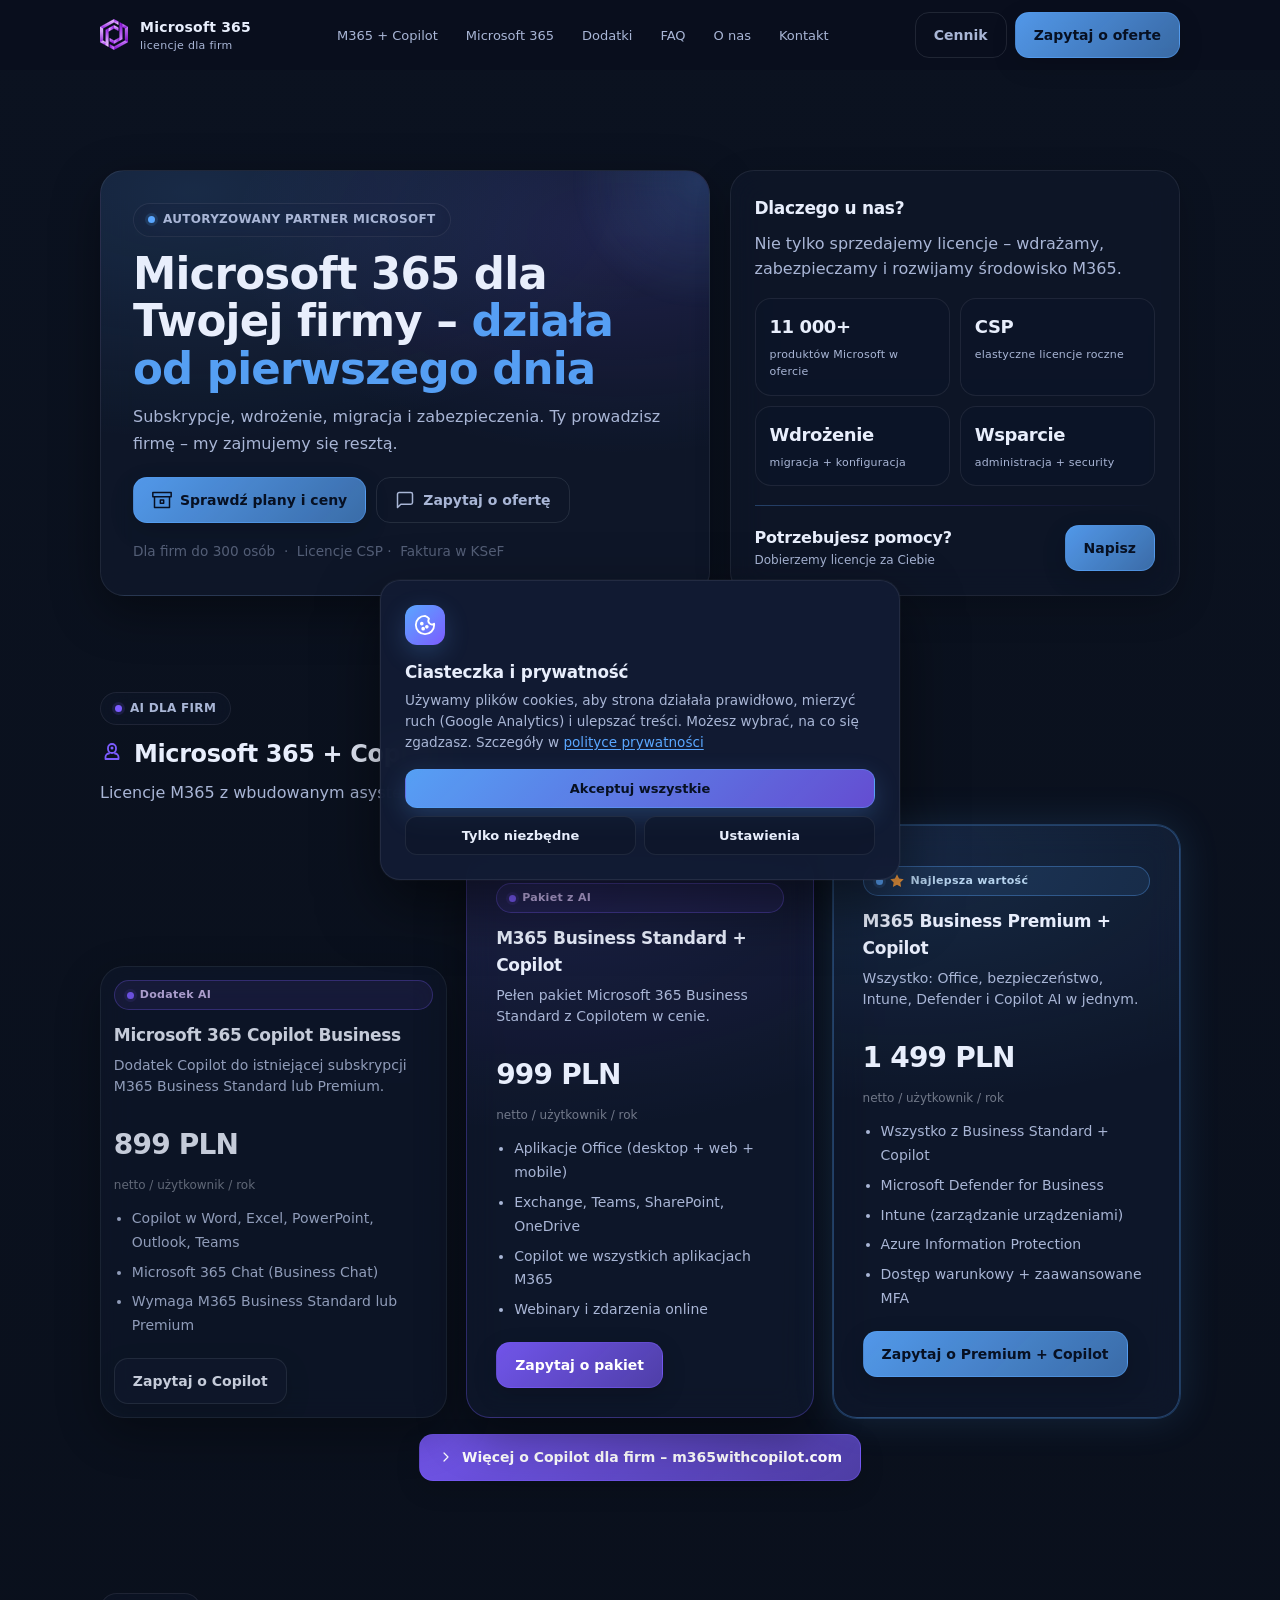
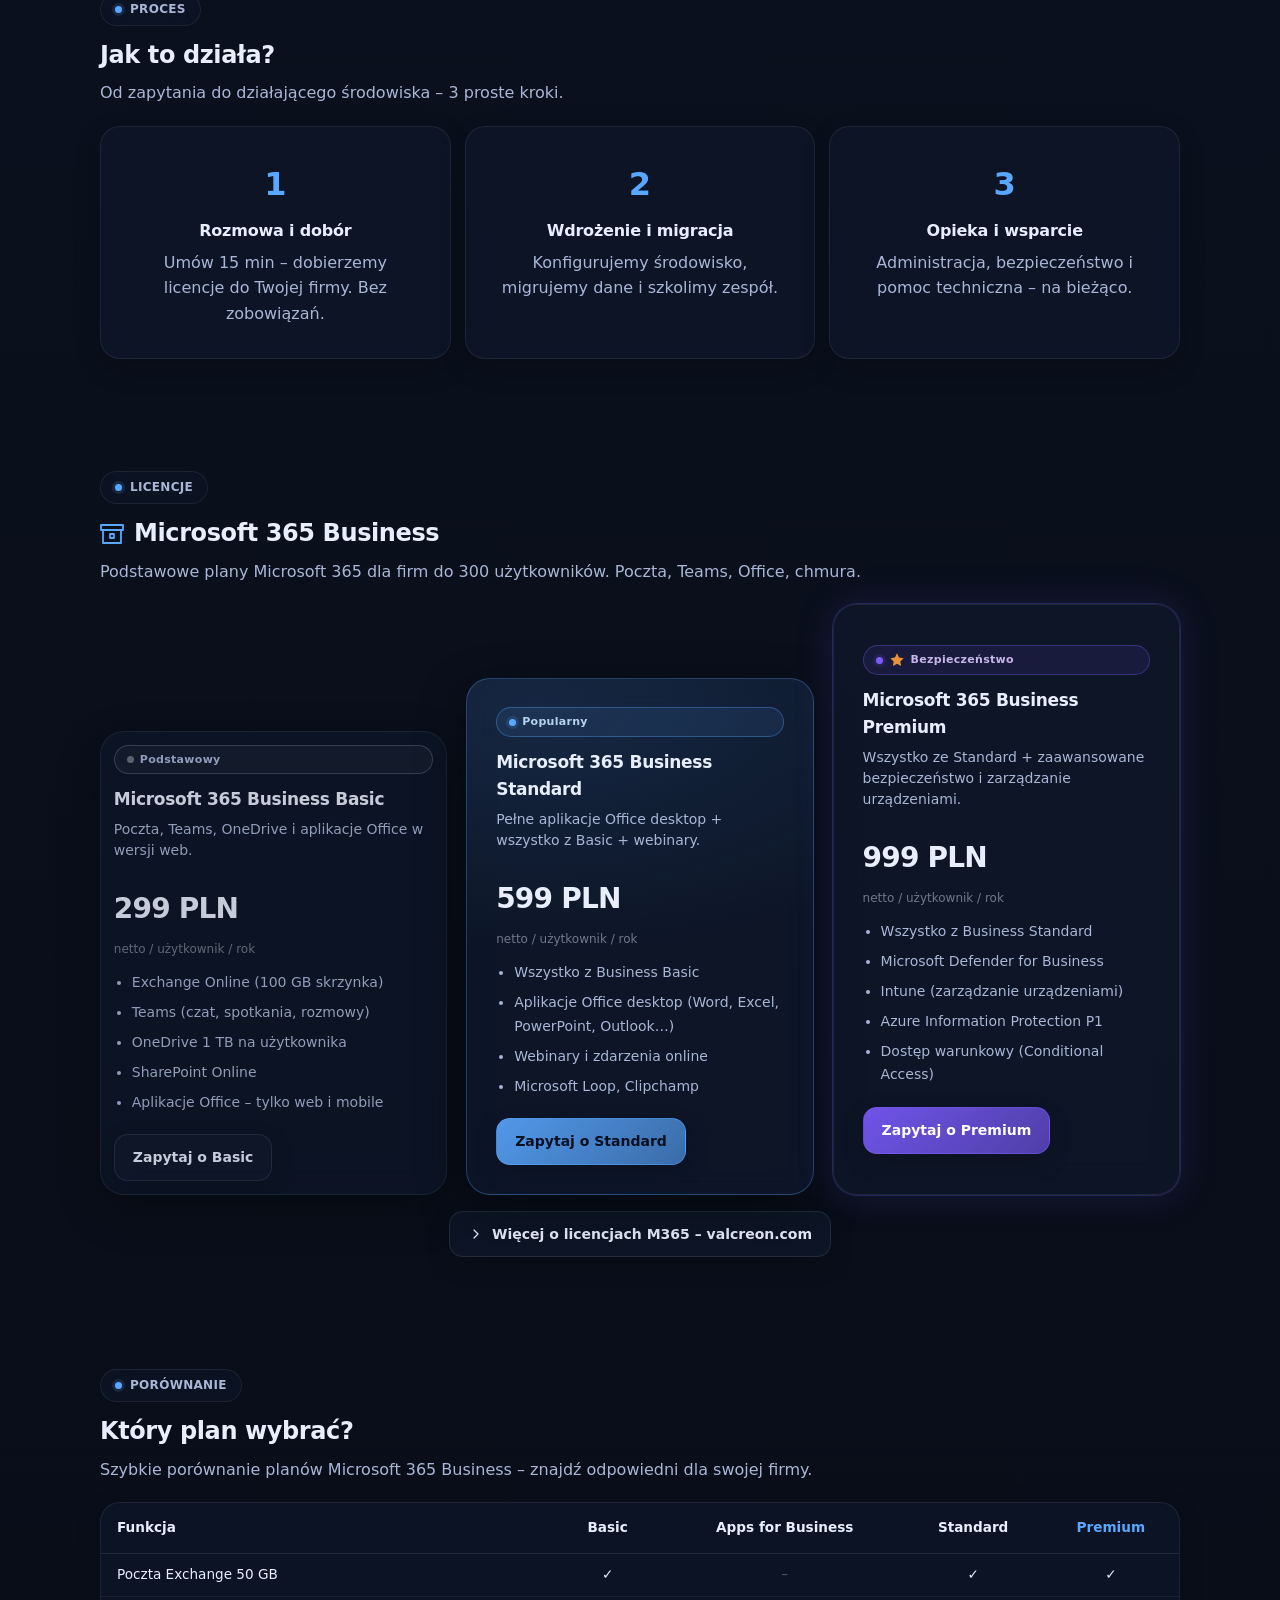
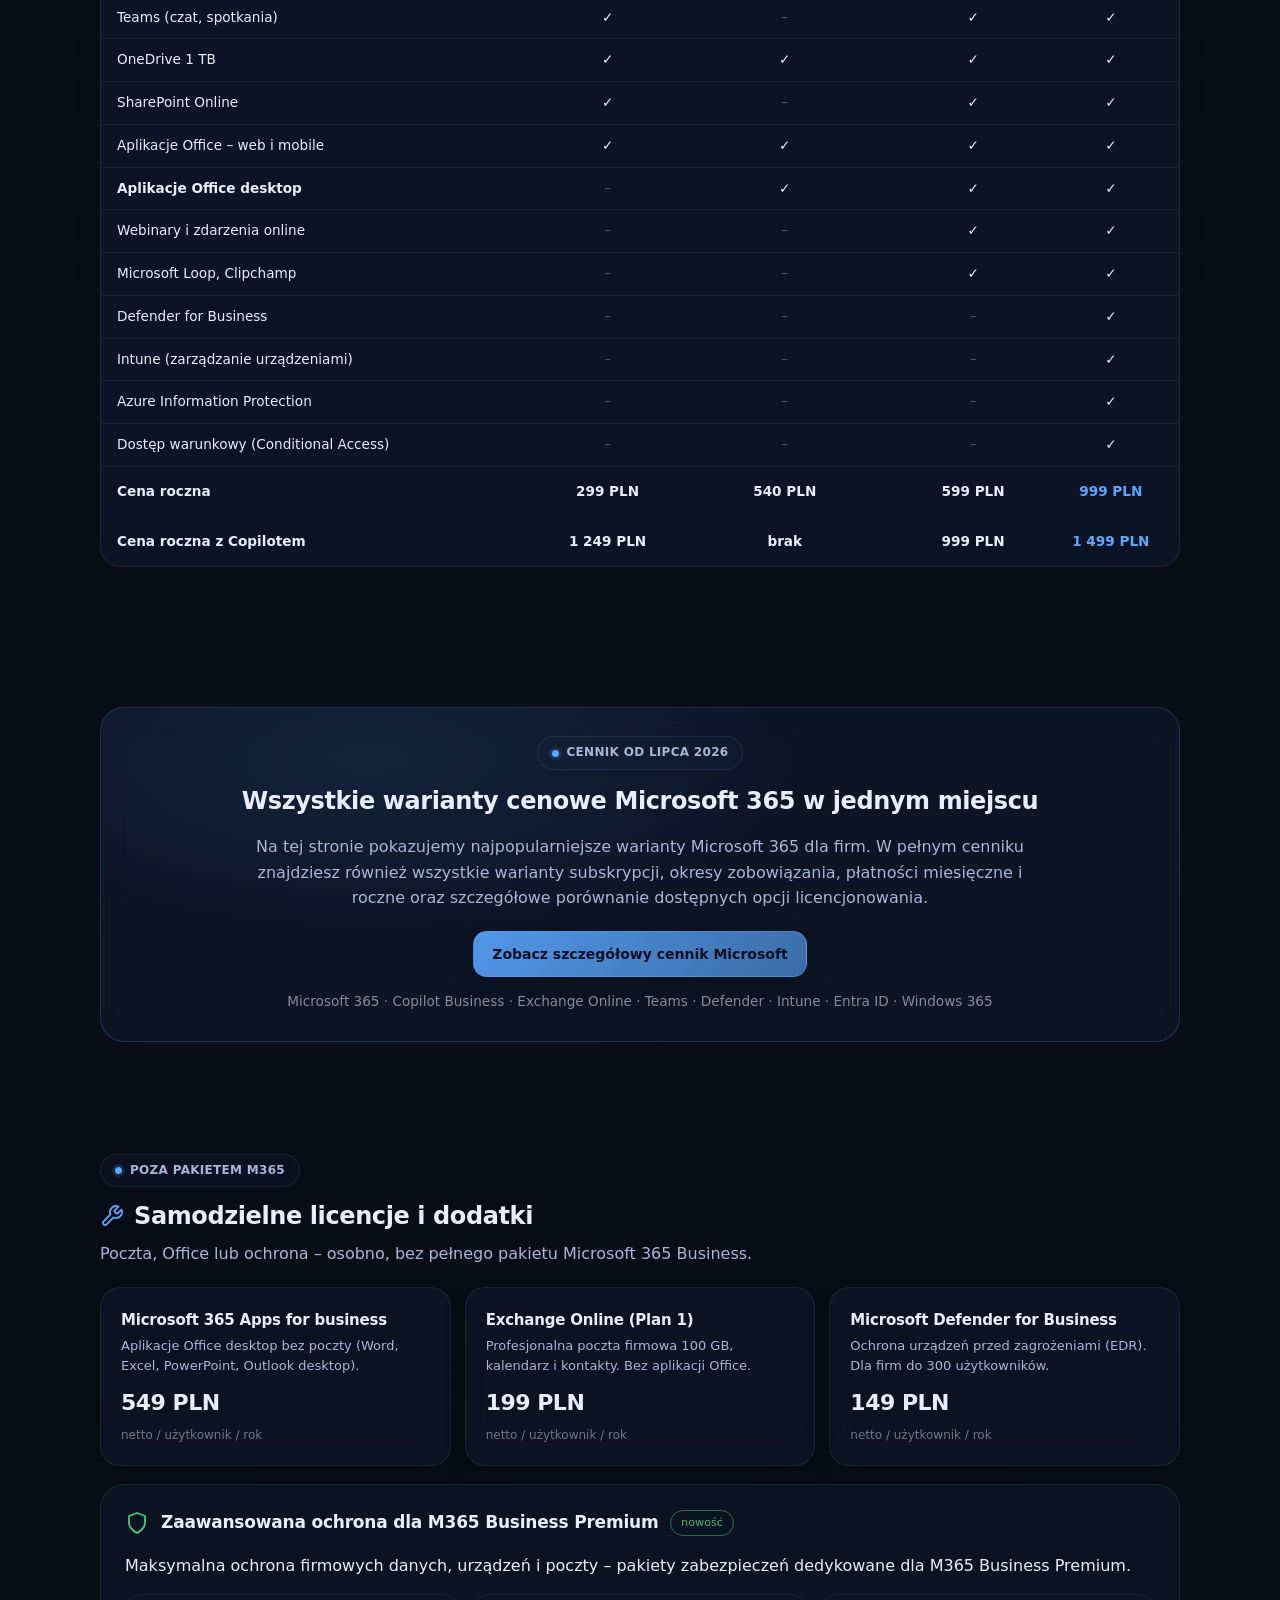
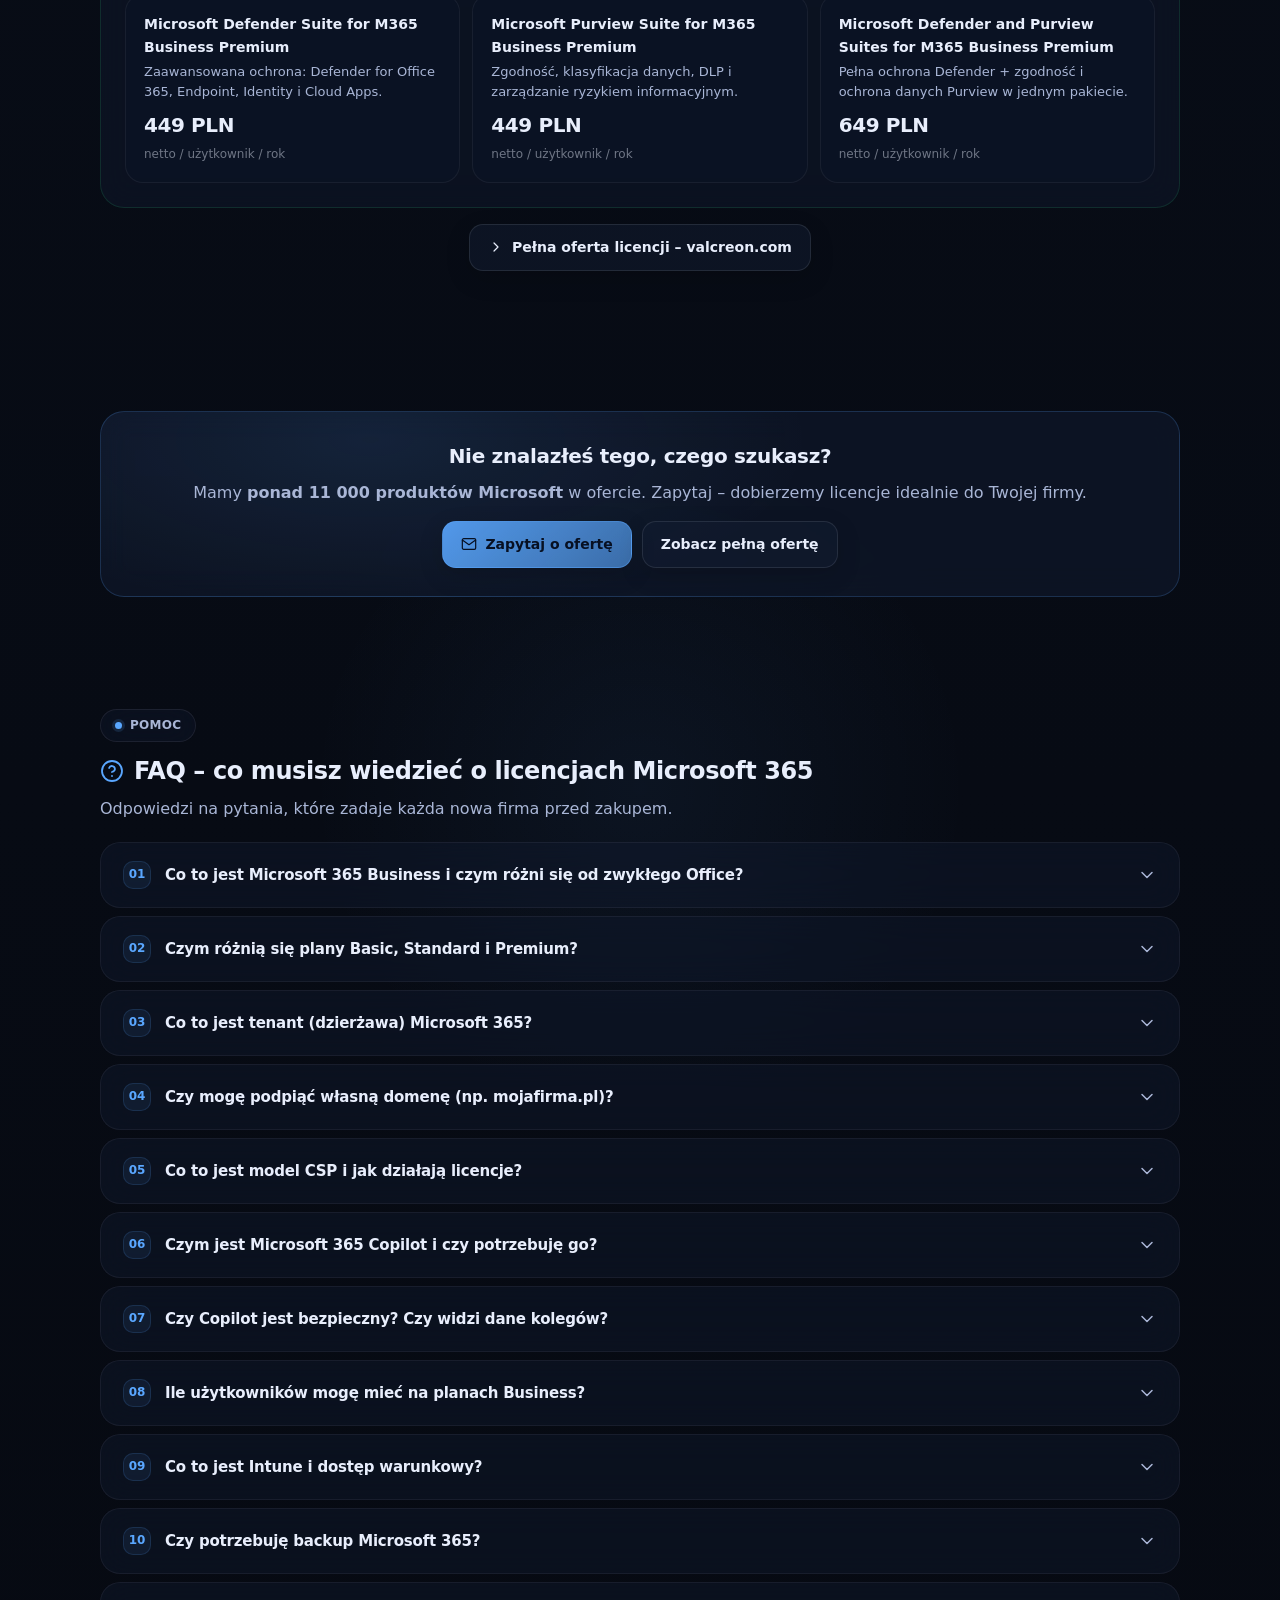
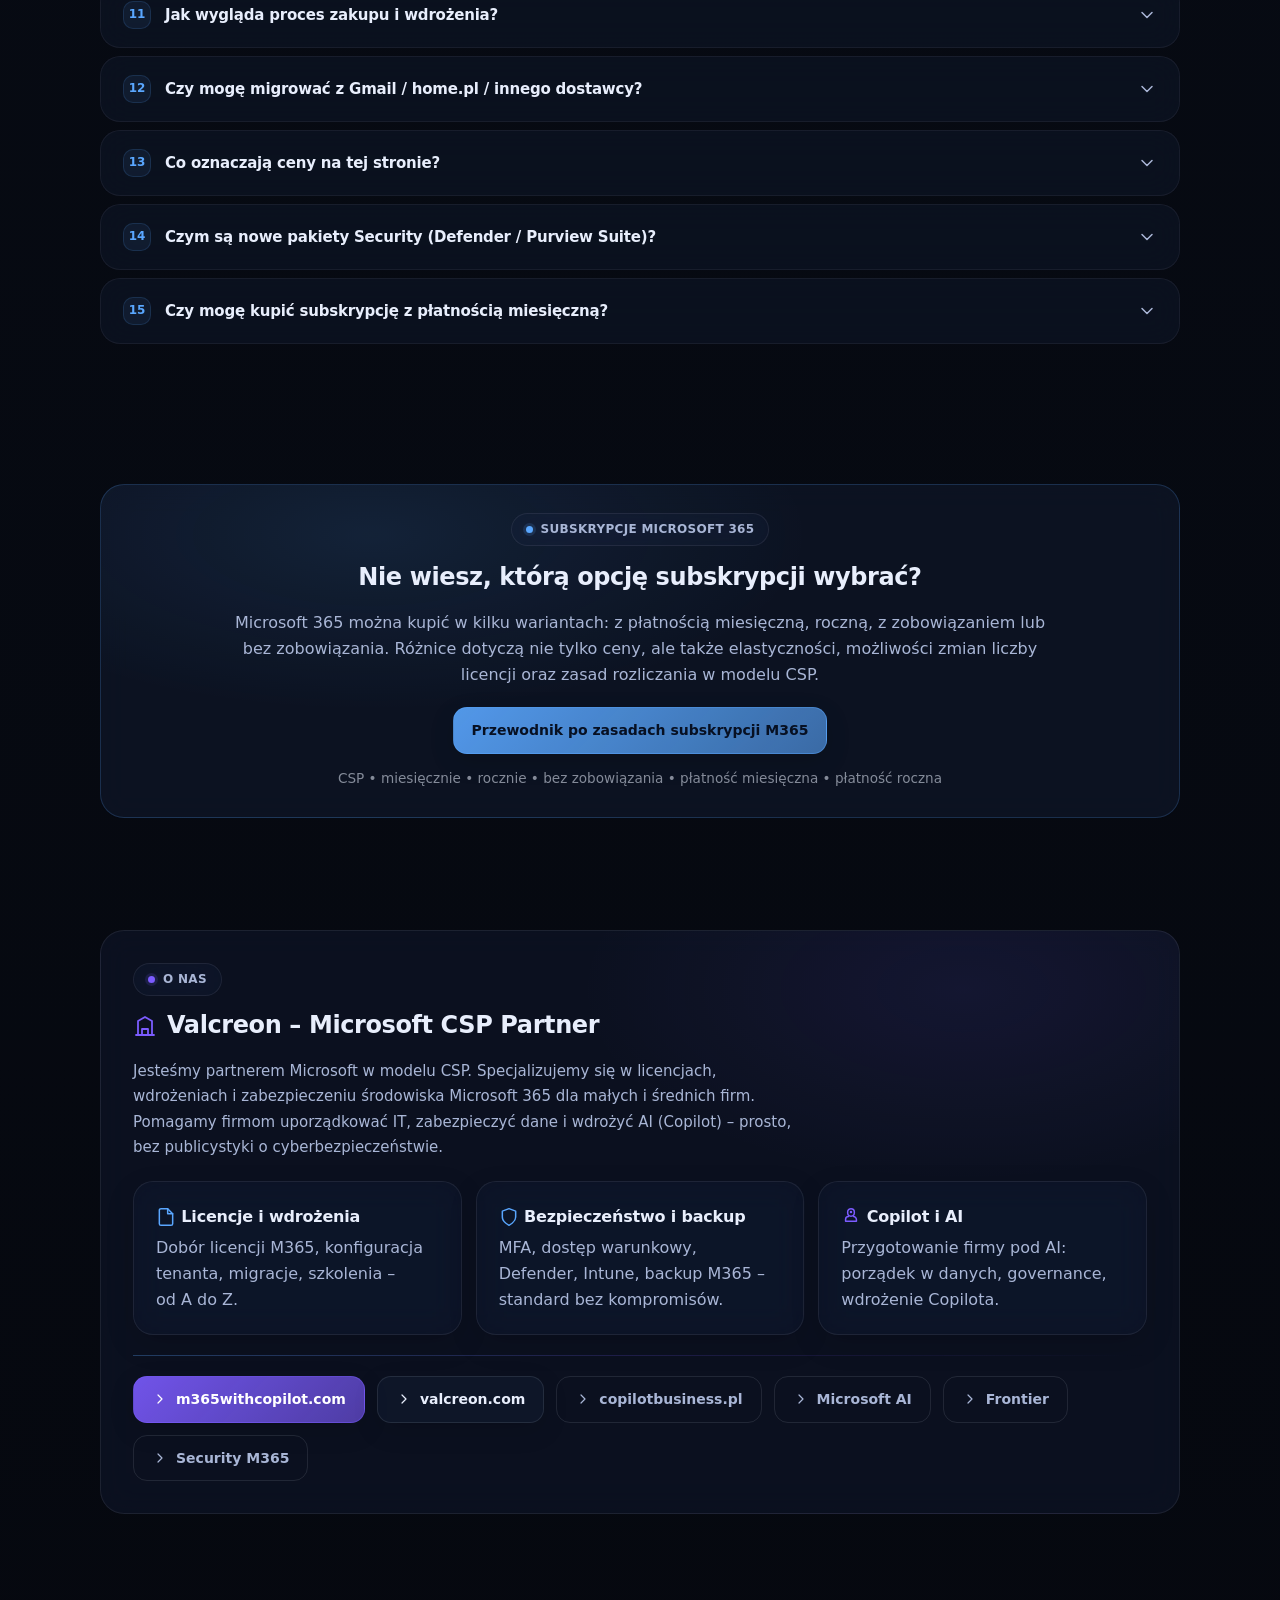
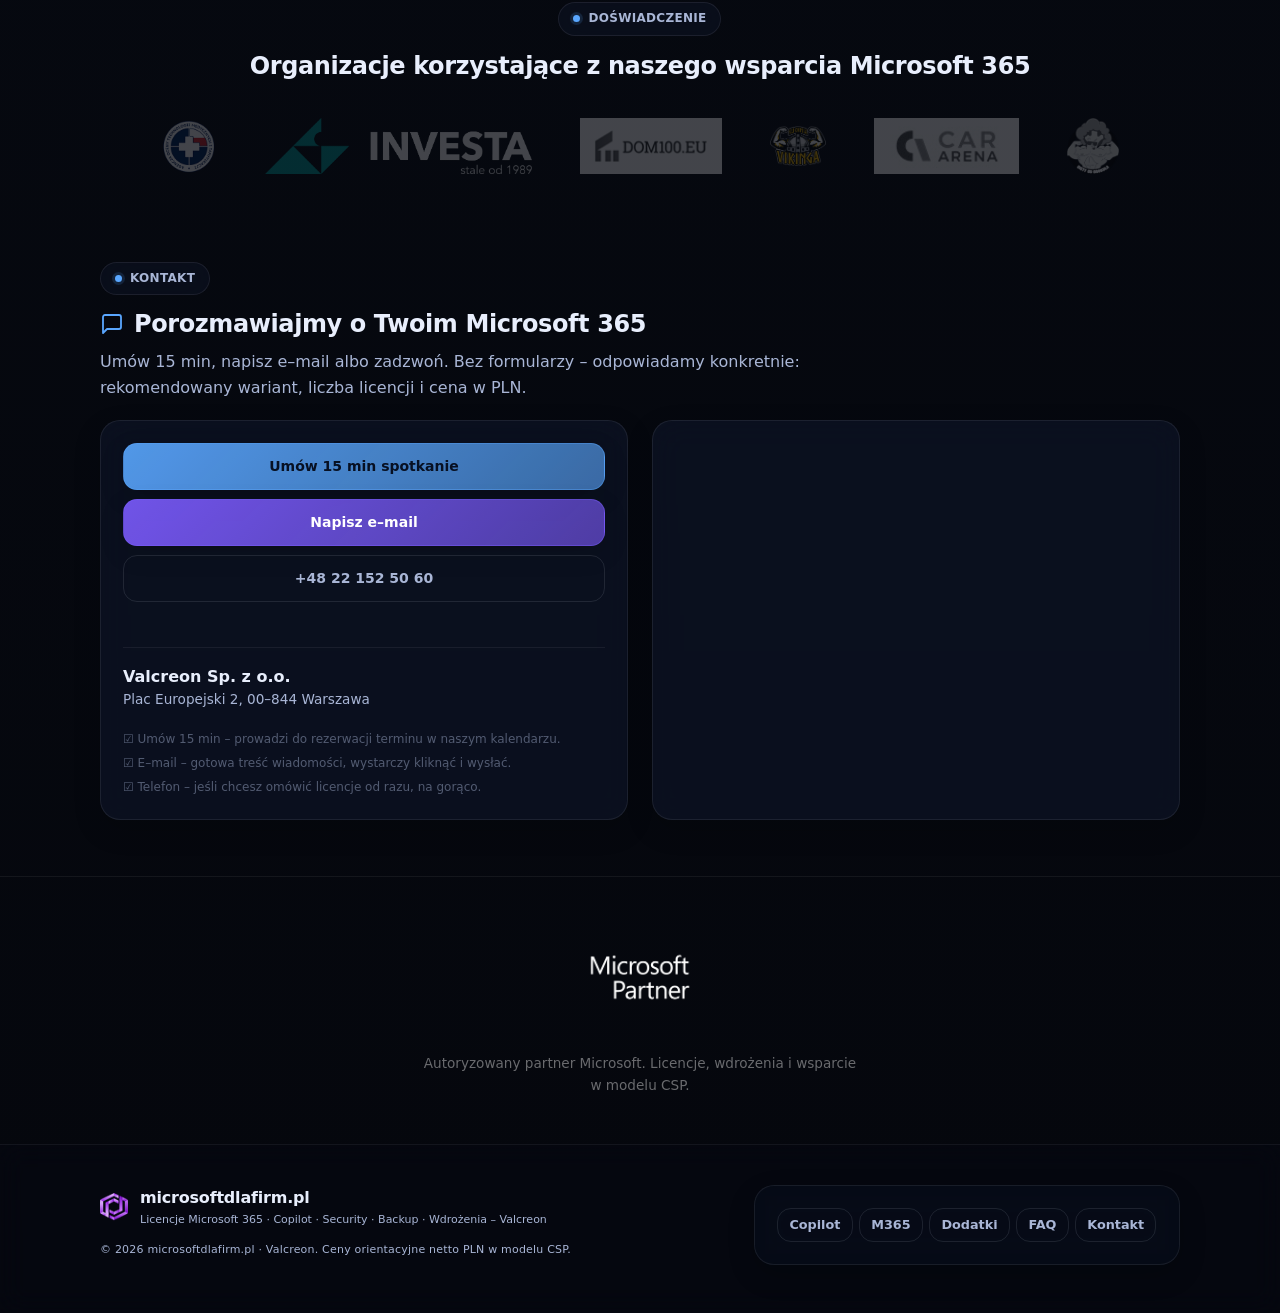
==== commit 0dad5135: "Update index.html" ====
--- a/index.html
+++ b/index.html
@@ -121,7 +121,7 @@
         
         <span class="pill"><span class="dot"></span> Autoryzowany partner Microsoft</span>
 
-        <h1>Microsoft 365 dla Twojej firmy – <span style="color:rgba(90,167,255,.95)">gotowe do pracy od pierwszego dnia</span></h1>
+        <h1>Microsoft 365 dla Twojej firmy – <span style="color:rgba(90,167,255,.95)">działa od pierwszego dnia</span></h1>
 
         <p class="sub">
           Subskrypcje, wdrożenie, migracja i zabezpieczenia.
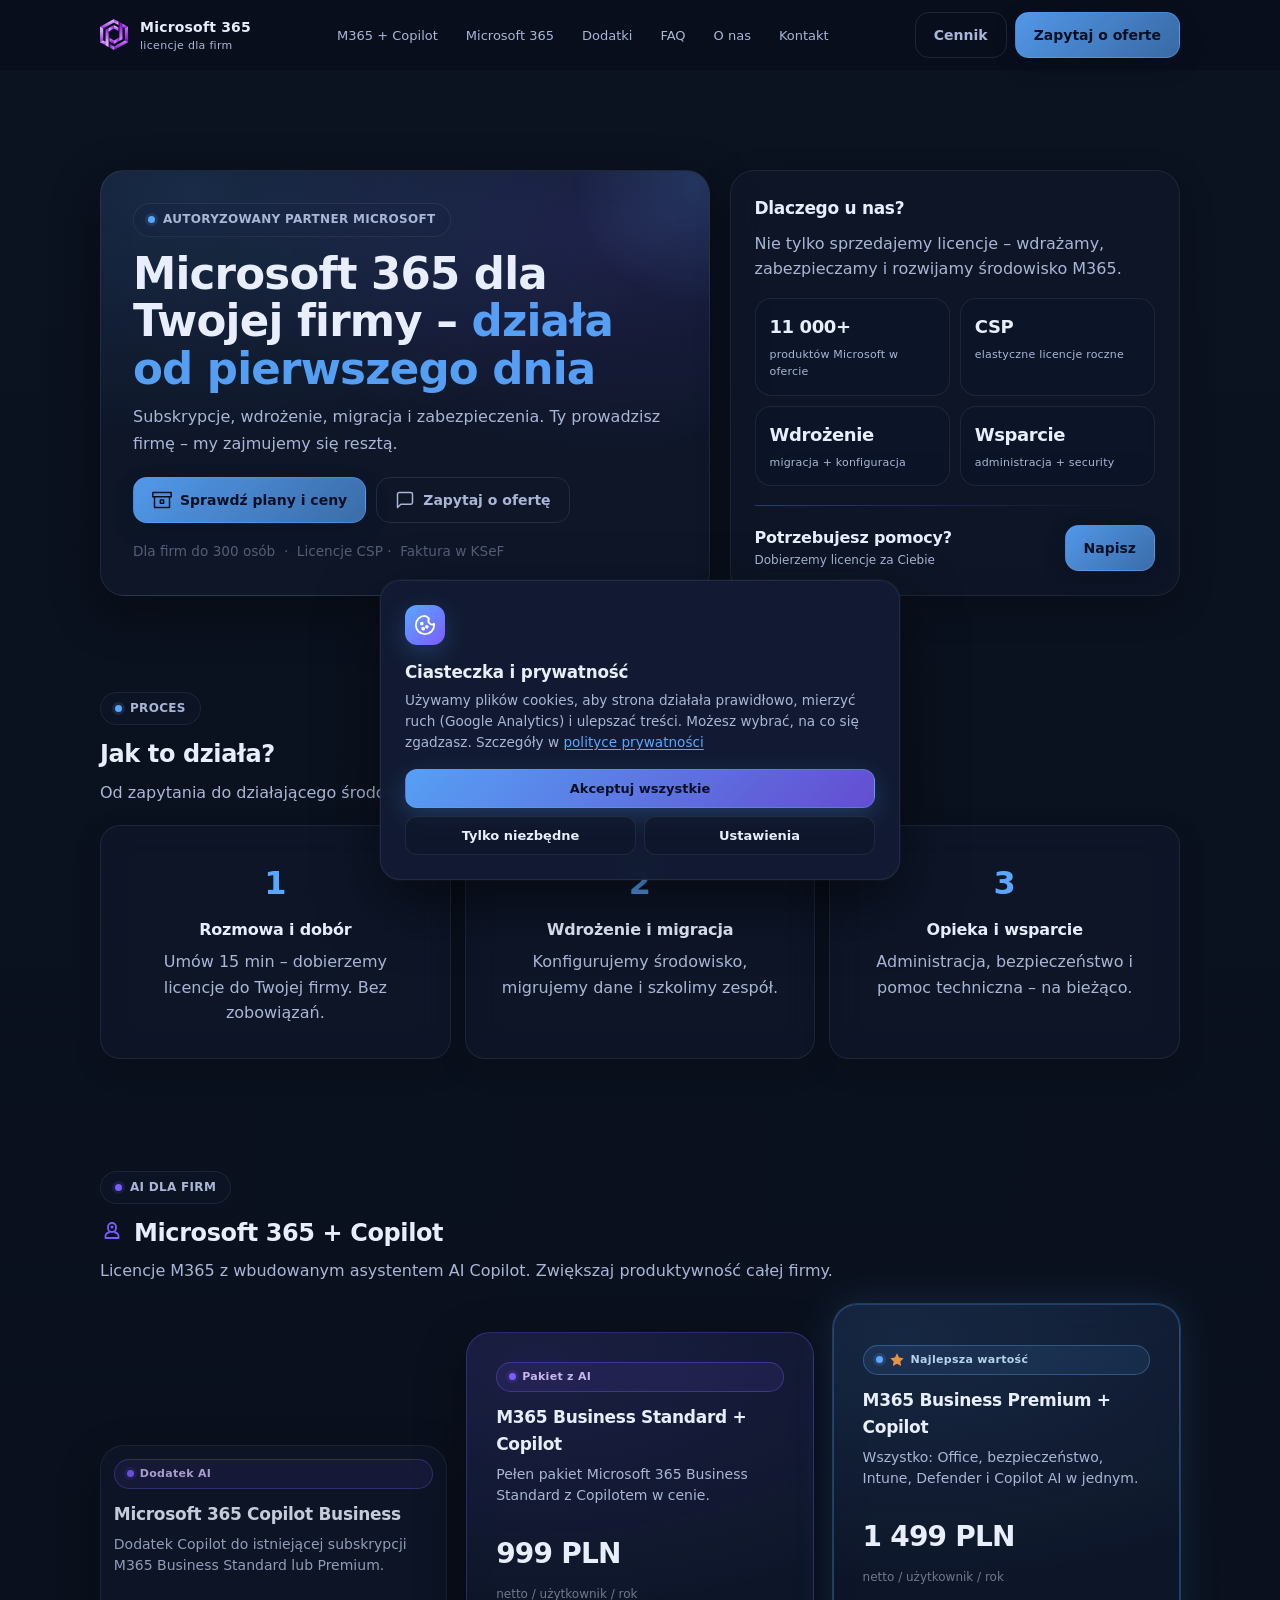
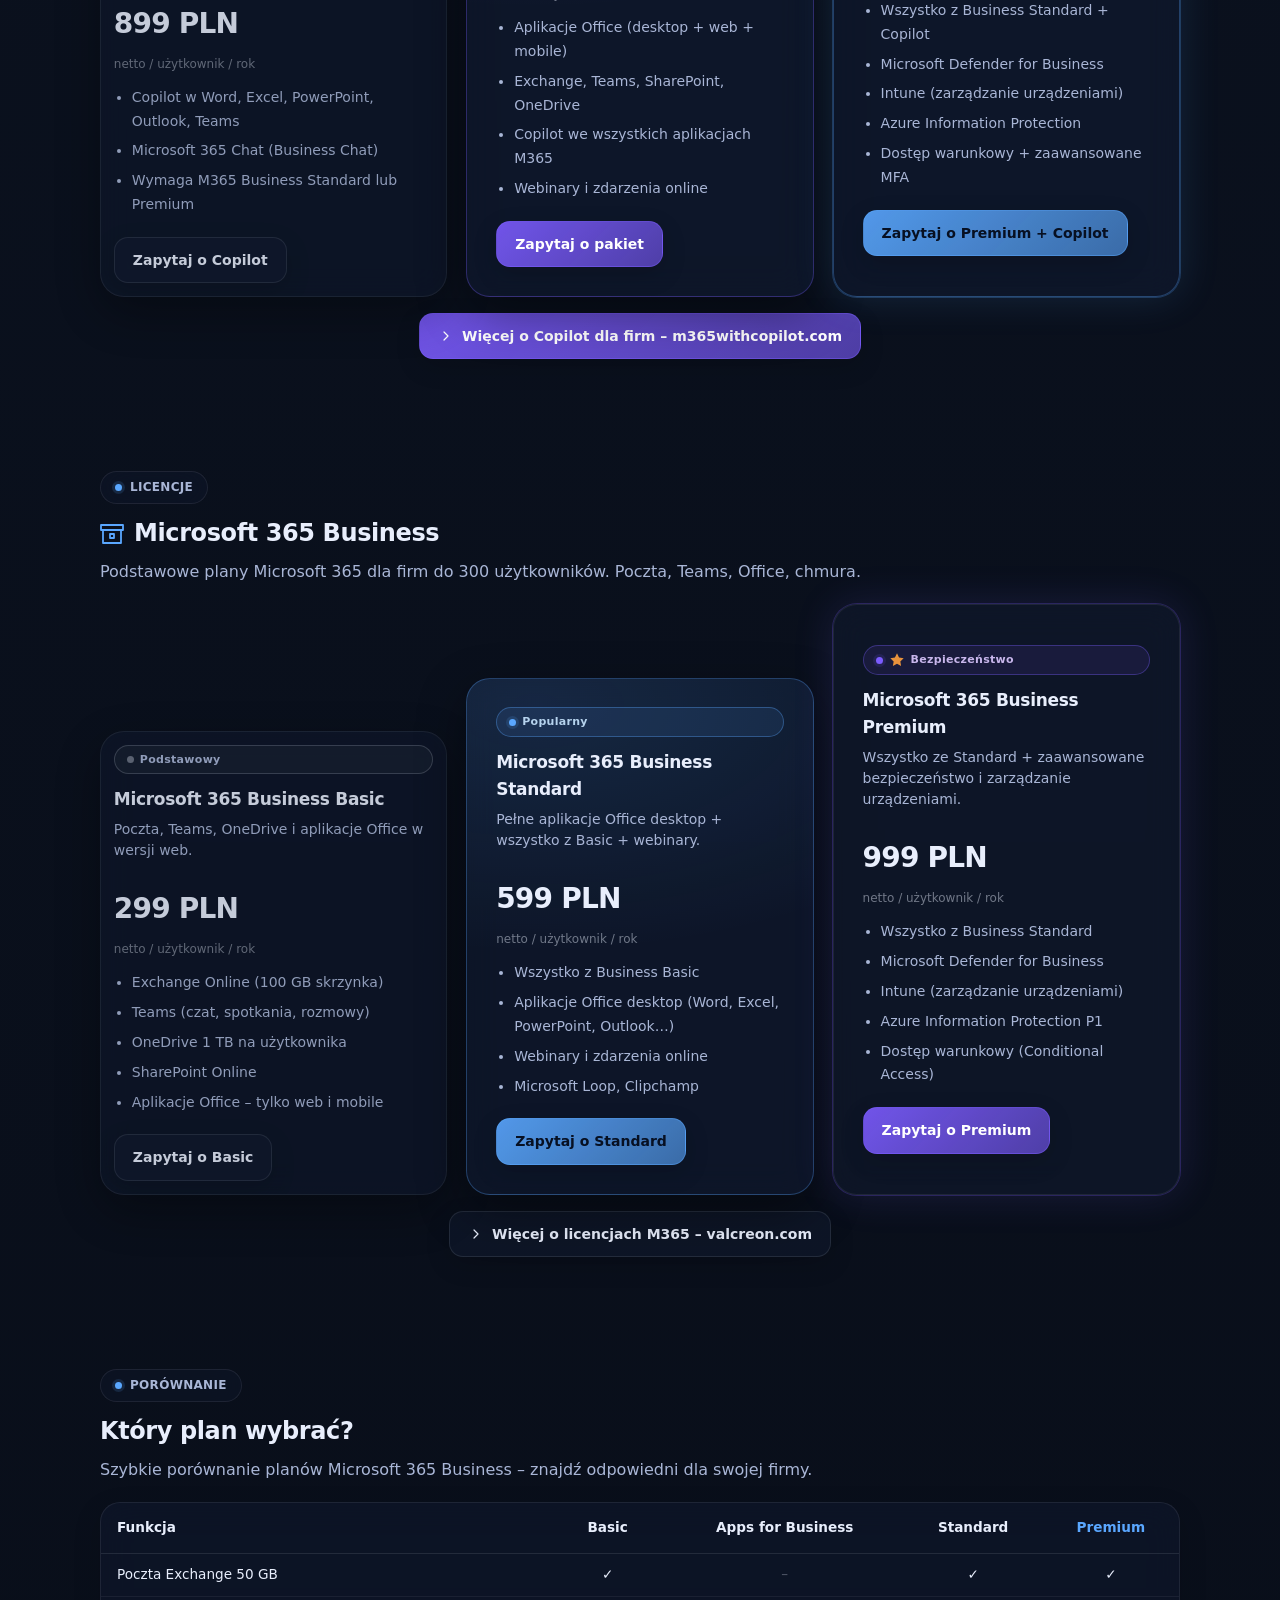
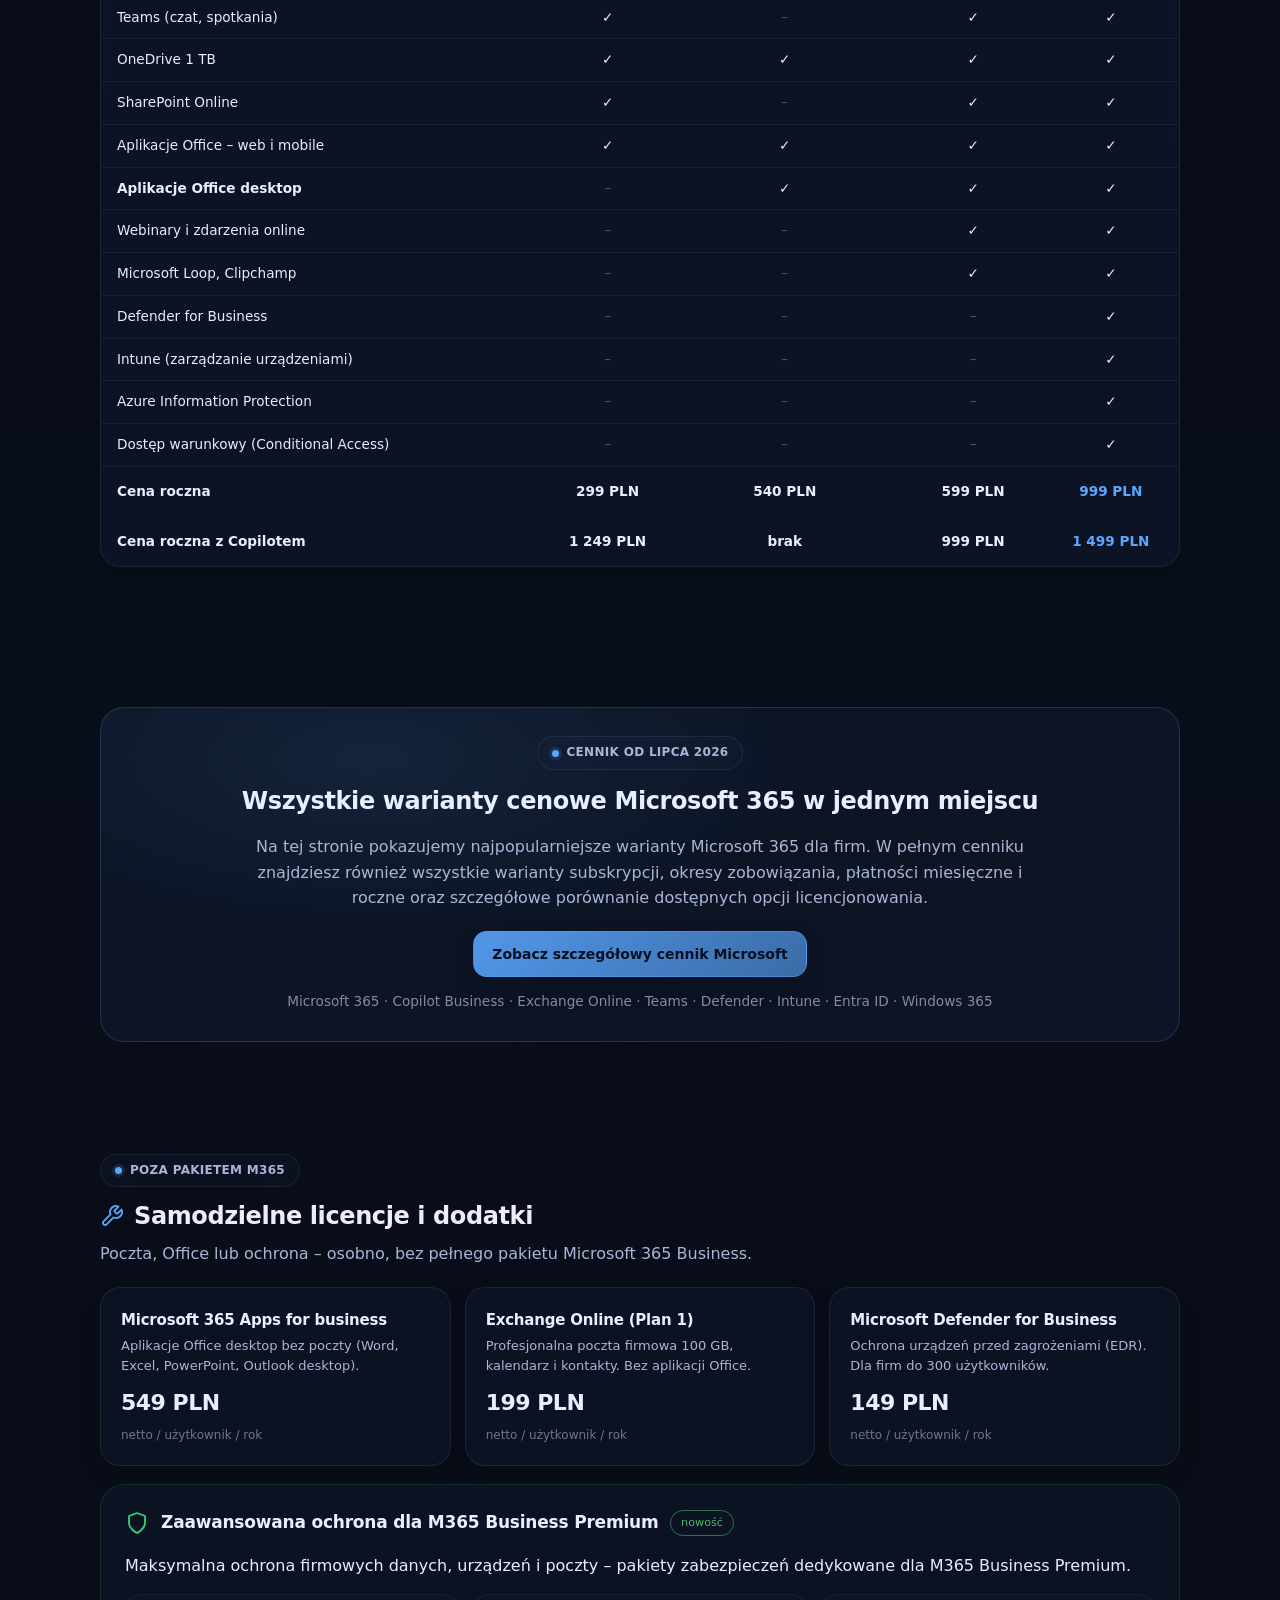
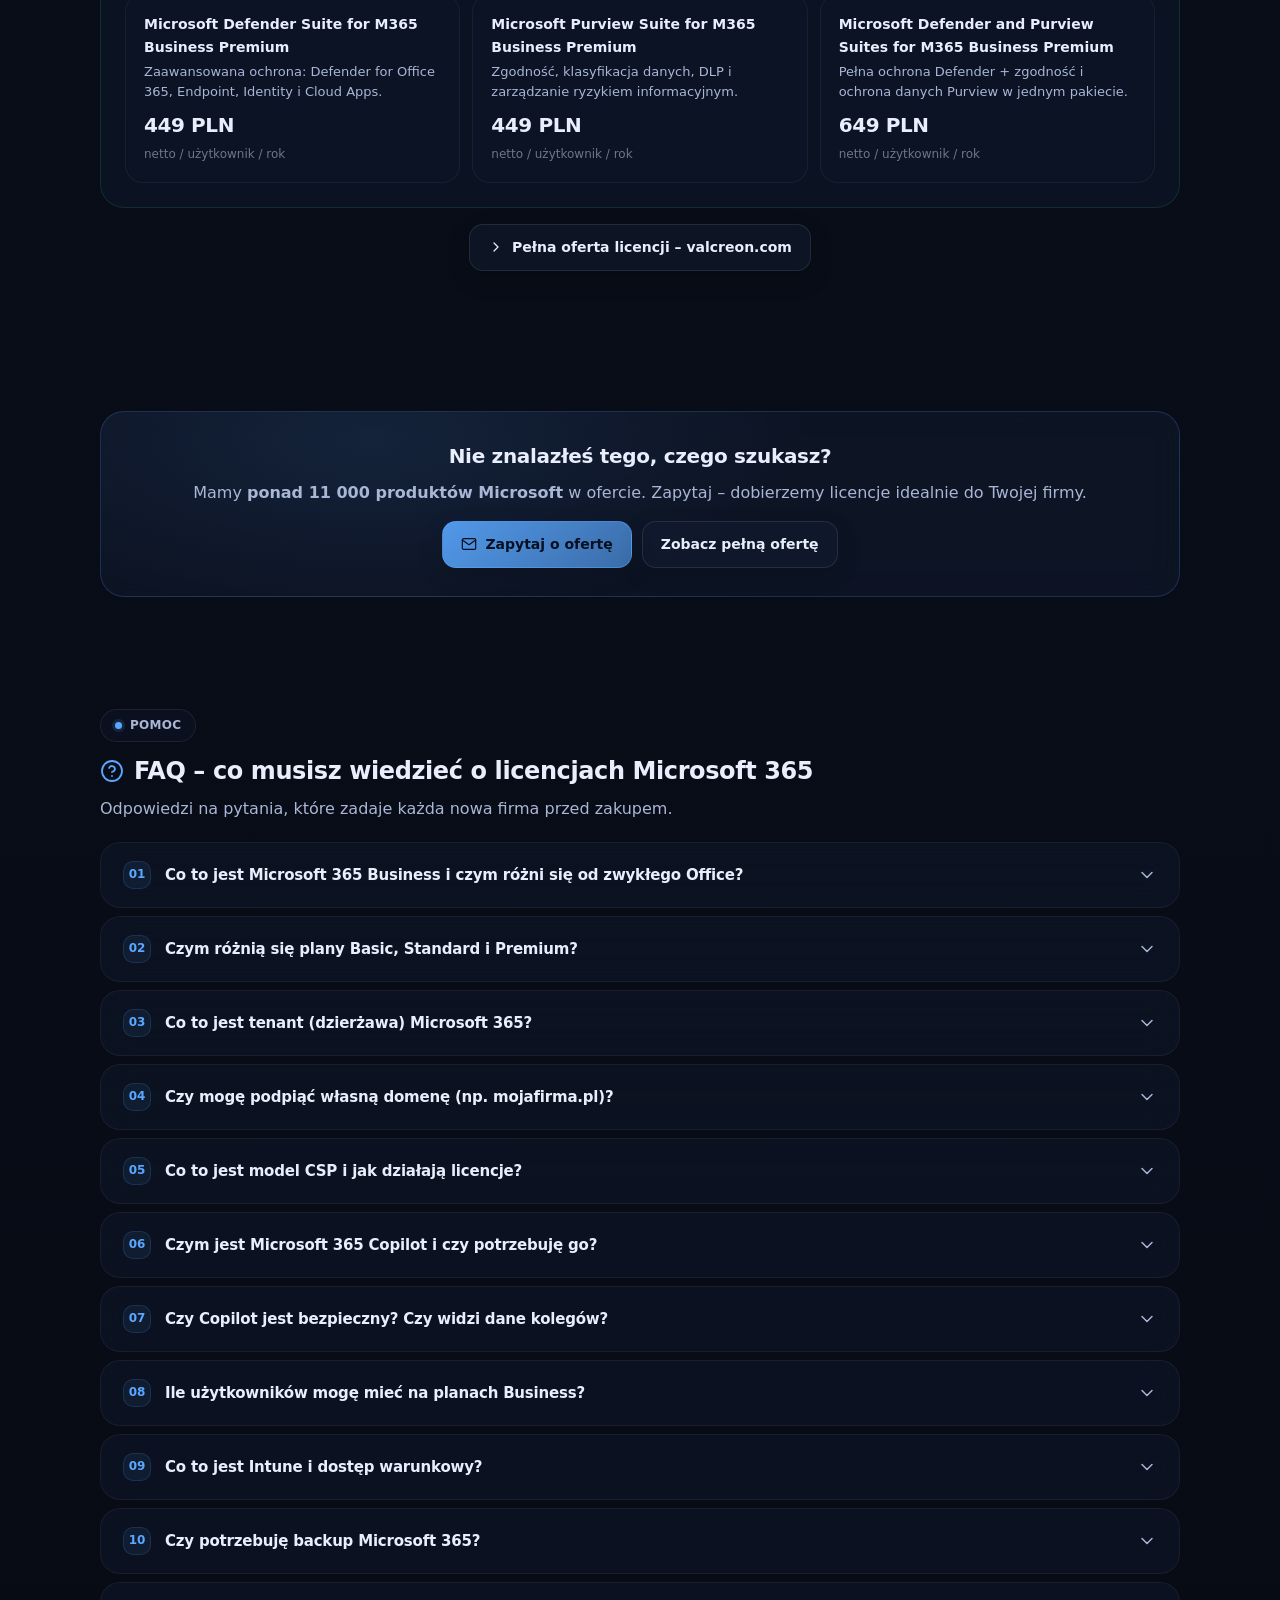
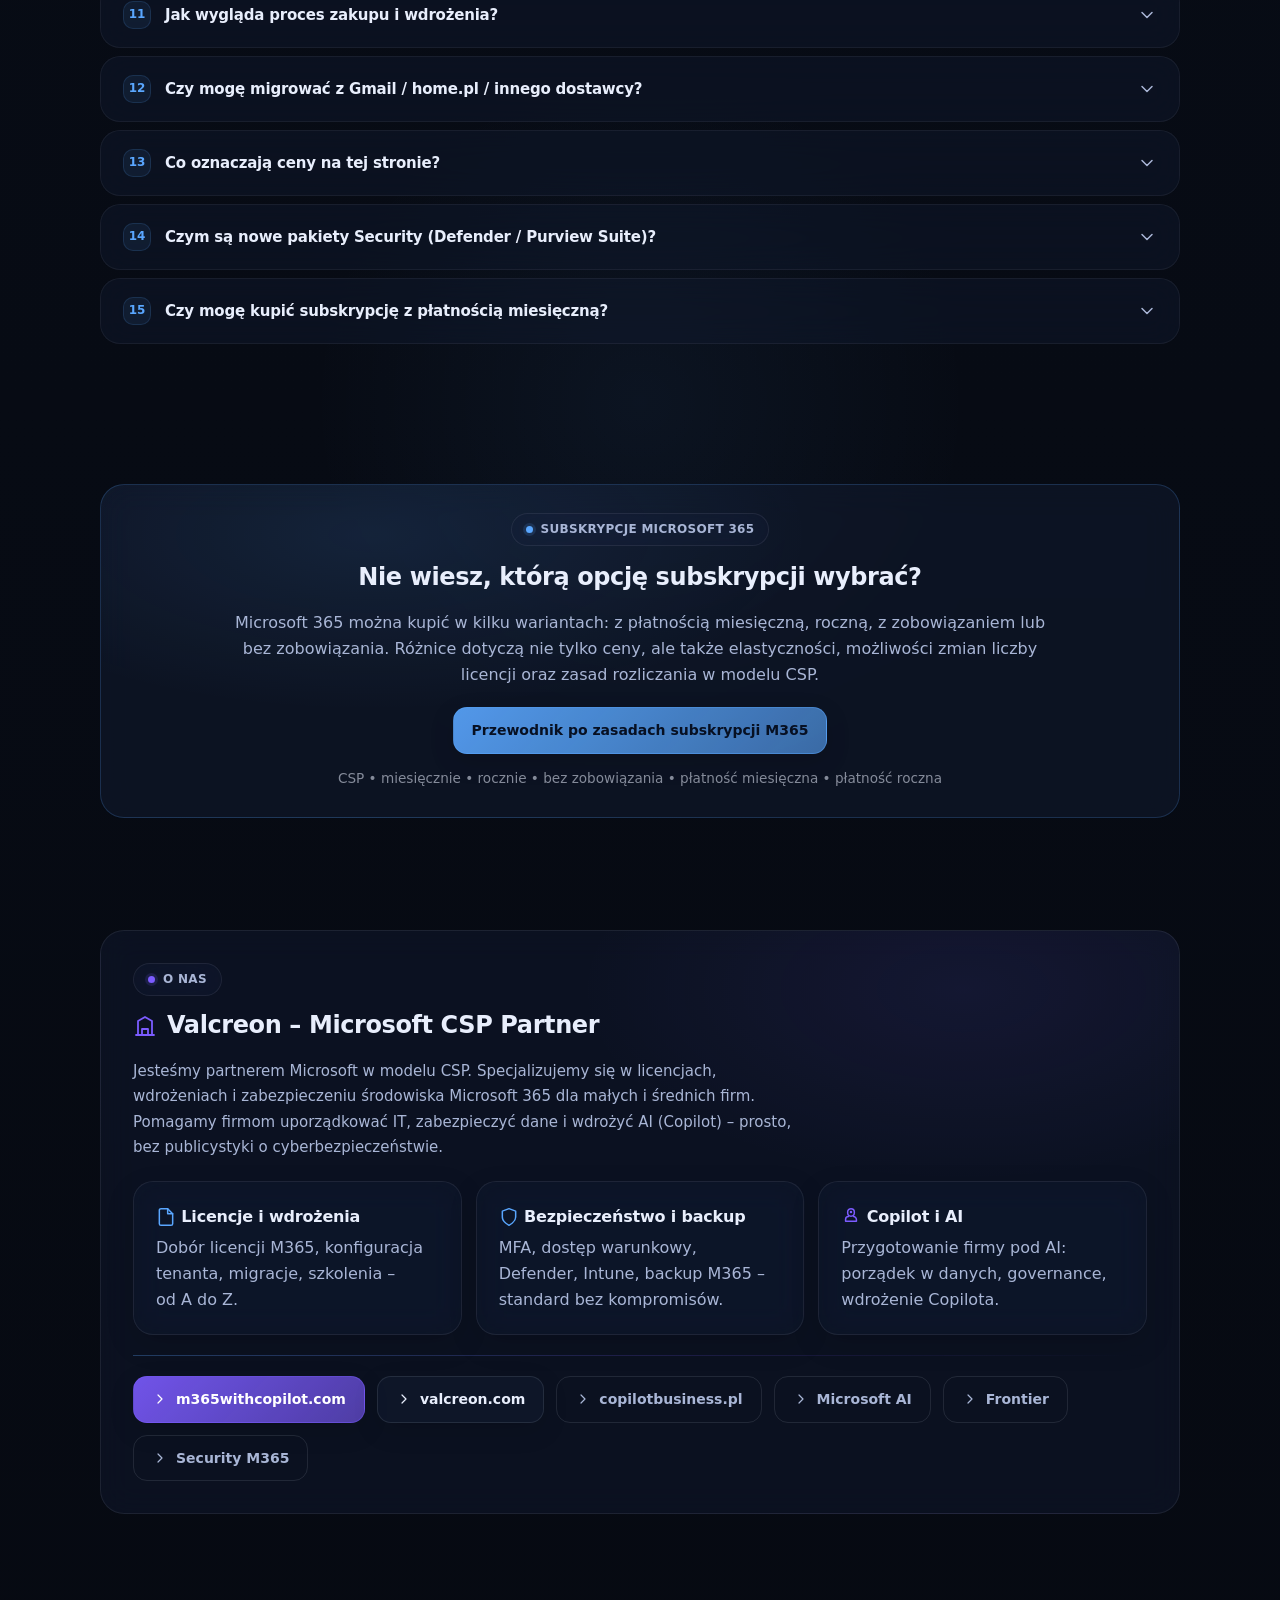
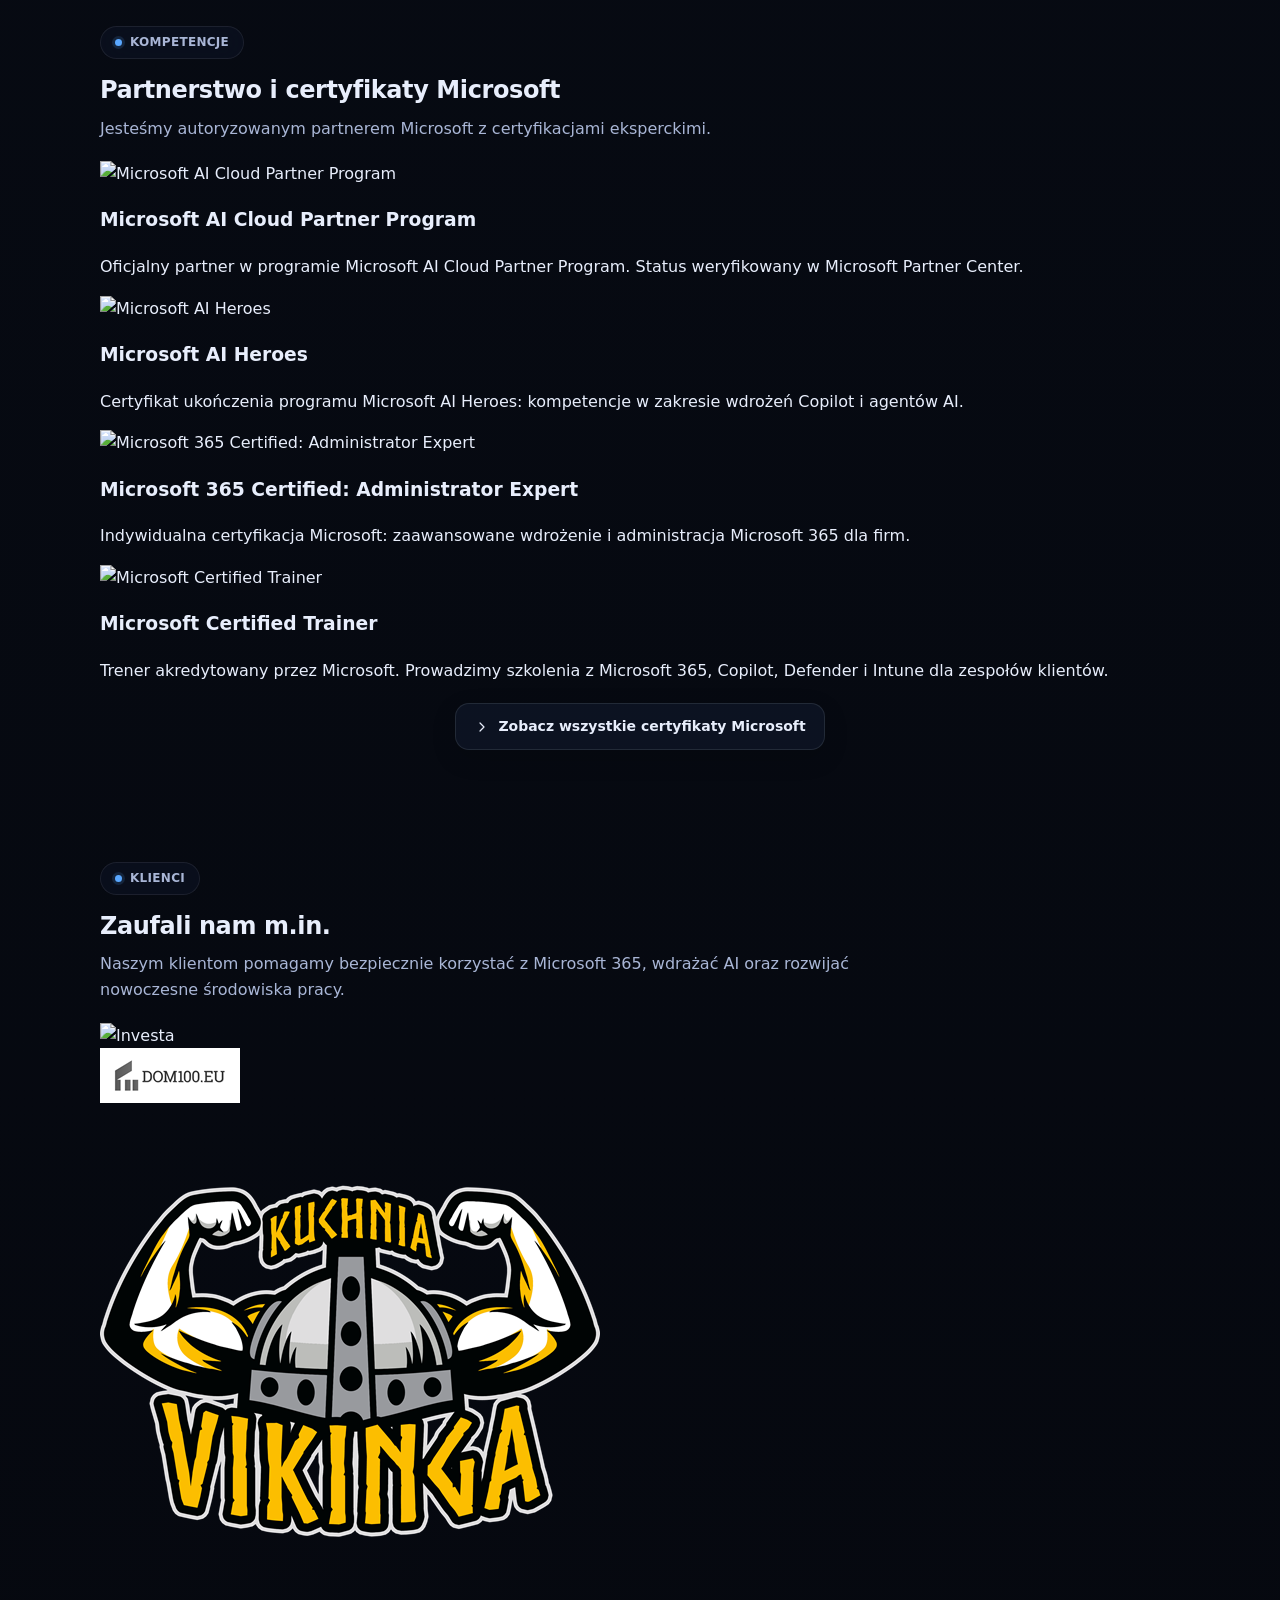
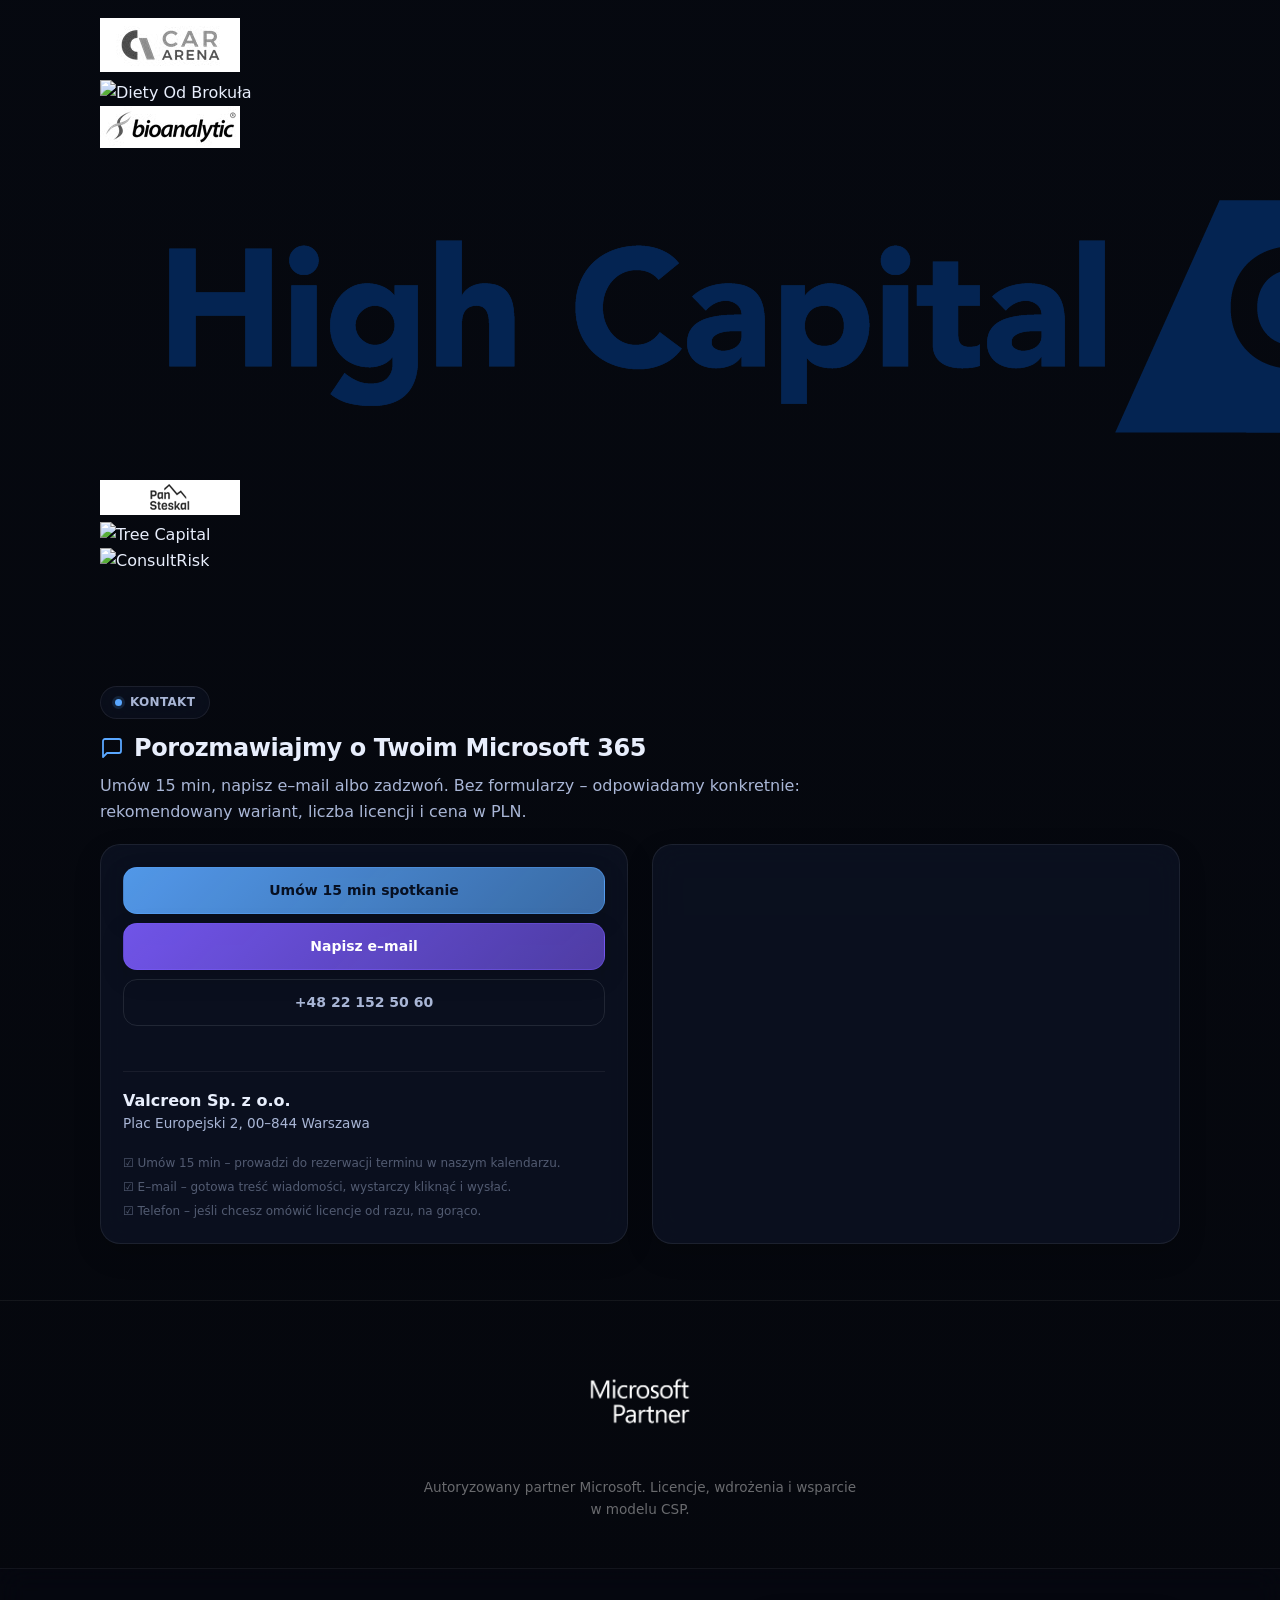
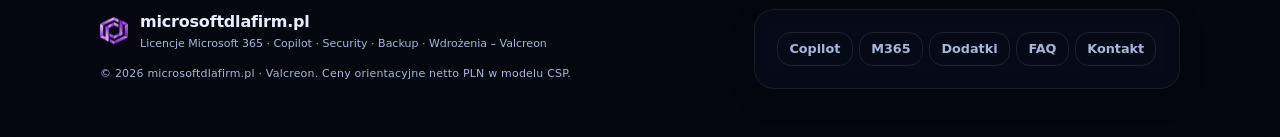
==== commit 5d68498f: "Add process section and remove old content Added a new section detailing the process of working with" ====
--- a/index.html
+++ b/index.html
@@ -33,7 +33,7 @@
 
 <link rel="icon" href="fav.ico">
 
-<title>Microsoft 365 dla firm | Licencje, Copilot, wdrożenia i wsparcie CSP</title>
+<title>Microsoft 365 dla firm | Licencje, Office i Copilot | Valcreon</title>
 <meta name="description" content="Microsoft 365 dla firm. Licencje Business Basic, Standard i Premium, Microsoft 365 Copilot, wdrożenia, migracje poczty, zabezpieczenia, Intune, Defender i wsparcie CSP dla firm w Polsce.">
 <meta name="robots" content="index,follow,max-image-preview:large,max-snippet:-1,max-video-preview:-1">
 <link rel="canonical" href="https://microsoftdlafirm.pl/">
@@ -176,6 +176,37 @@
   </div>
 </section>
 
+
+<!-- JAK TO DZIAŁA -->
+<section id="proces">
+  <div class="container">
+    <div class="sectionTitle">
+      <div>
+        <span class="pill" style="margin-bottom:10px;"><span class="dot"></span> Proces</span>
+        <h2>Jak to działa?</h2>
+        <p class="lead">Od zapytania do działającego środowiska – 3 proste kroki.</p>
+      </div>
+    </div>
+    <div class="grid3">
+      <div class="card" style="text-align:center; padding:2rem;">
+        <div style="font-size:2rem; font-weight:900; color:var(--accent); margin-bottom:0.5rem;">1</div>
+        <h3>Rozmowa i dobór</h3>
+        <p>Umów 15 min – dobierzemy licencje do Twojej firmy. Bez zobowiązań.</p>
+      </div>
+      <div class="card" style="text-align:center; padding:2rem;">
+        <div style="font-size:2rem; font-weight:900; color:var(--accent); margin-bottom:0.5rem;">2</div>
+        <h3>Wdrożenie i migracja</h3>
+        <p>Konfigurujemy środowisko, migrujemy dane i szkolimy zespół.</p>
+      </div>
+      <div class="card" style="text-align:center; padding:2rem;">
+        <div style="font-size:2rem; font-weight:900; color:var(--accent); margin-bottom:0.5rem;">3</div>
+        <h3>Opieka i wsparcie</h3>
+        <p>Administracja, bezpieczeństwo i pomoc techniczna – na bieżąco.</p>
+      </div>
+    </div>
+  </div>
+</section>
+
 <!-- M365 + COPILOT -->
 <section id="copilot">
   <div class="container">
@@ -252,36 +283,6 @@
   </div>
 </section>
 
-<!-- JAK TO DZIAŁA -->
-<section id="proces">
-  <div class="container">
-    <div class="sectionTitle">
-      <div>
-        <span class="pill" style="margin-bottom:10px;"><span class="dot"></span> Proces</span>
-        <h2>Jak to działa?</h2>
-        <p class="lead">Od zapytania do działającego środowiska – 3 proste kroki.</p>
-      </div>
-    </div>
-    <div class="grid3">
-      <div class="card" style="text-align:center; padding:2rem;">
-        <div style="font-size:2rem; font-weight:900; color:var(--accent); margin-bottom:0.5rem;">1</div>
-        <h3>Rozmowa i dobór</h3>
-        <p>Umów 15 min – dobierzemy licencje do Twojej firmy. Bez zobowiązań.</p>
-      </div>
-      <div class="card" style="text-align:center; padding:2rem;">
-        <div style="font-size:2rem; font-weight:900; color:var(--accent); margin-bottom:0.5rem;">2</div>
-        <h3>Wdrożenie i migracja</h3>
-        <p>Konfigurujemy środowisko, migrujemy dane i szkolimy zespół.</p>
-      </div>
-      <div class="card" style="text-align:center; padding:2rem;">
-        <div style="font-size:2rem; font-weight:900; color:var(--accent); margin-bottom:0.5rem;">3</div>
-        <h3>Opieka i wsparcie</h3>
-        <p>Administracja, bezpieczeństwo i pomoc techniczna – na bieżąco.</p>
-      </div>
-    </div>
-  </div>
-</section>
-
 <!-- M365 LICENCJE BAZOWE -->
 <section id="m365">
   <div class="container">
@@ -831,22 +832,96 @@
     </div>
   </section>
 
+  <!-- PARTNERSTWO -->
+<section id="partnerstwo">
+  <div class="container">
+    <div class="sectionTitle">
+      <div>
+        <span class="pill"><span class="dot"></span> Kompetencje</span>
+        <h2 style="margin-top:12px;">Partnerstwo i certyfikaty Microsoft</h2>
+        <p class="lead">Jesteśmy autoryzowanym partnerem Microsoft z certyfikacjami eksperckimi.</p>
+      </div>
+    </div>
+    <div class="proofGrid">
+      <div class="proofItem">
+        <div class="proofLogo"><img src="006.jpg" alt="Microsoft AI Cloud Partner Program" loading="lazy"></div>
+        <div class="proofBody">
+          <h3>Microsoft AI Cloud Partner Program</h3>
+          <p>Oficjalny partner w programie Microsoft AI Cloud Partner Program. Status weryfikowany w Microsoft Partner Center.</p>
+        </div>
+      </div>
+      <div class="proofItem">
+        <div class="proofLogo"><img src="cert.png" alt="Microsoft AI Heroes" loading="lazy"></div>
+        <div class="proofBody">
+          <h3>Microsoft AI Heroes</h3>
+          <p>Certyfikat ukończenia programu Microsoft AI Heroes: kompetencje w zakresie wdrożeń Copilot i agentów AI.</p>
+        </div>
+      </div>
+      <div class="proofItem">
+        <div class="proofLogo"><img src="exam.svg" alt="Microsoft 365 Certified: Administrator Expert" loading="lazy"></div>
+        <div class="proofBody">
+          <h3>Microsoft 365 Certified: Administrator Expert</h3>
+          <p>Indywidualna certyfikacja Microsoft: zaawansowane wdrożenie i administracja Microsoft 365 dla firm.</p>
+        </div>
+      </div>
+      <div class="proofItem">
+        <div class="proofLogo"><img src="mct.png" alt="Microsoft Certified Trainer" loading="lazy"></div>
+        <div class="proofBody">
+          <h3>Microsoft Certified Trainer</h3>
+          <p>Trener akredytowany przez Microsoft. Prowadzimy szkolenia z Microsoft 365, Copilot, Defender i Intune dla zespołów klientów.</p>
+        </div>
+      </div>
+    </div>
+    <div style="margin-top:20px;text-align:center;">
+      <a class="btn" href="https://1sec.pl/sec/certyfikaty.html" target="_blank" rel="noopener">
+        <span class="ico ico-sm"><svg viewBox="0 0 24 24"><polyline points="9 18 15 12 9 6"/></svg></span>
+        Zobacz wszystkie certyfikaty Microsoft
+      </a>
+    </div>
+  </div>
+</section>
+
 <!-- ZAUFALI NAM -->
-<section style="padding:2rem 0;">
-<div style="text-align:center;margin-bottom:2rem;">
-  <span class="pill"><span class="dot"></span> Doświadczenie</span>
-  <h2 style="margin-top:12px;">Organizacje korzystające z naszego wsparcia Microsoft 365</h2>
-</div>
-    <div style="display:flex; align-items:center; justify-content:center; gap:3rem; flex-wrap:wrap; opacity:0.35;">
-<div style="display:flex; align-items:center; justify-content:center; gap:3rem; flex-wrap:wrap; opacity:0.7;">
-  <img src="aotmit.png" alt="AOTMiT" style="height:56px; width:auto; object-fit:contain;">
-  <img src="investa.png" alt="Investa" style="height:56px; width:auto; object-fit:contain;">
-  <img src="dom100.png" alt="dom100.eu" style="height:56px; width:auto; object-fit:contain;">
-  <img src="kuchnia.webp" alt="Kuchnia Vikinga" style="height:56px; width:auto; object-fit:contain;">
-  <img src="car.jpg" alt="CarArena" style="height:56px; width:auto; object-fit:contain;">
-    <img src="diety.png" alt="Diety" style="height:56px; width:auto; object-fit:contain; filter:brightness(1.8);">
-  
-</div>
+<section id="zaufali">
+  <div class="container">
+    <div class="sectionTitle">
+      <div>
+        <span class="pill"><span class="dot"></span> Klienci</span>
+        <h2 style="margin-top:12px;">Zaufali nam m.in.</h2>
+        <p class="lead">Naszym klientom pomagamy bezpiecznie korzystać z Microsoft 365, wdrażać AI oraz rozwijać nowoczesne środowiska pracy.</p>
+      </div>
+    </div>
+    <div class="trustGrid reveal">
+        <div class="trustTile" title="Investa — investa.pl">
+          <img src="investa.jpg" alt="Investa" loading="lazy">
+        </div>
+        <div class="trustTile" title="Dom 100 — dom100.eu">
+          <img src="dom100.png" alt="Dom 100" loading="lazy">
+        </div>
+        <div class="trustTile" title="Kuchnia Vikinga — kuchniavikinga.pl">
+          <img src="kuchnia.webp" alt="Kuchnia Vikinga" loading="lazy">
+        </div>
+        <div class="trustTile" title="Car Arena — cararena.pl">
+          <img src="car.jpg" alt="Car Arena" loading="lazy">
+        </div>
+        <div class="trustTile" title="Diety Od Brokuła — dietyodbrokula.pl">
+          <img src="diety.svg" alt="Diety Od Brokuła" loading="lazy">
+        </div>
+        <div class="trustTile" title="Bioanalytic — bioanalytic.pl">
+          <img src="bio.jpg" alt="Bioanalytic" loading="lazy">
+        </div>
+        <div class="trustTile" title="High Capital Holding — hcm.pl">
+          <img src="hcm.png" alt="High Capital Holding" loading="lazy">
+        </div>
+        <div class="trustTile" title="Pan Steskal — pansteskal.pl">
+          <img src="steskal.png" alt="Pan Steskal" loading="lazy">
+        </div>
+        <div class="trustTile" title="Tree Capital — tree.com.pl">
+          <img src="tree.svg" alt="Tree Capital" loading="lazy">
+        </div>
+        <div class="trustTile" title="ConsultRisk — consultrisk.pl">
+          <img src="consult.svg" alt="ConsultRisk" loading="lazy">
+        </div>
     </div>
   </div>
 </section>
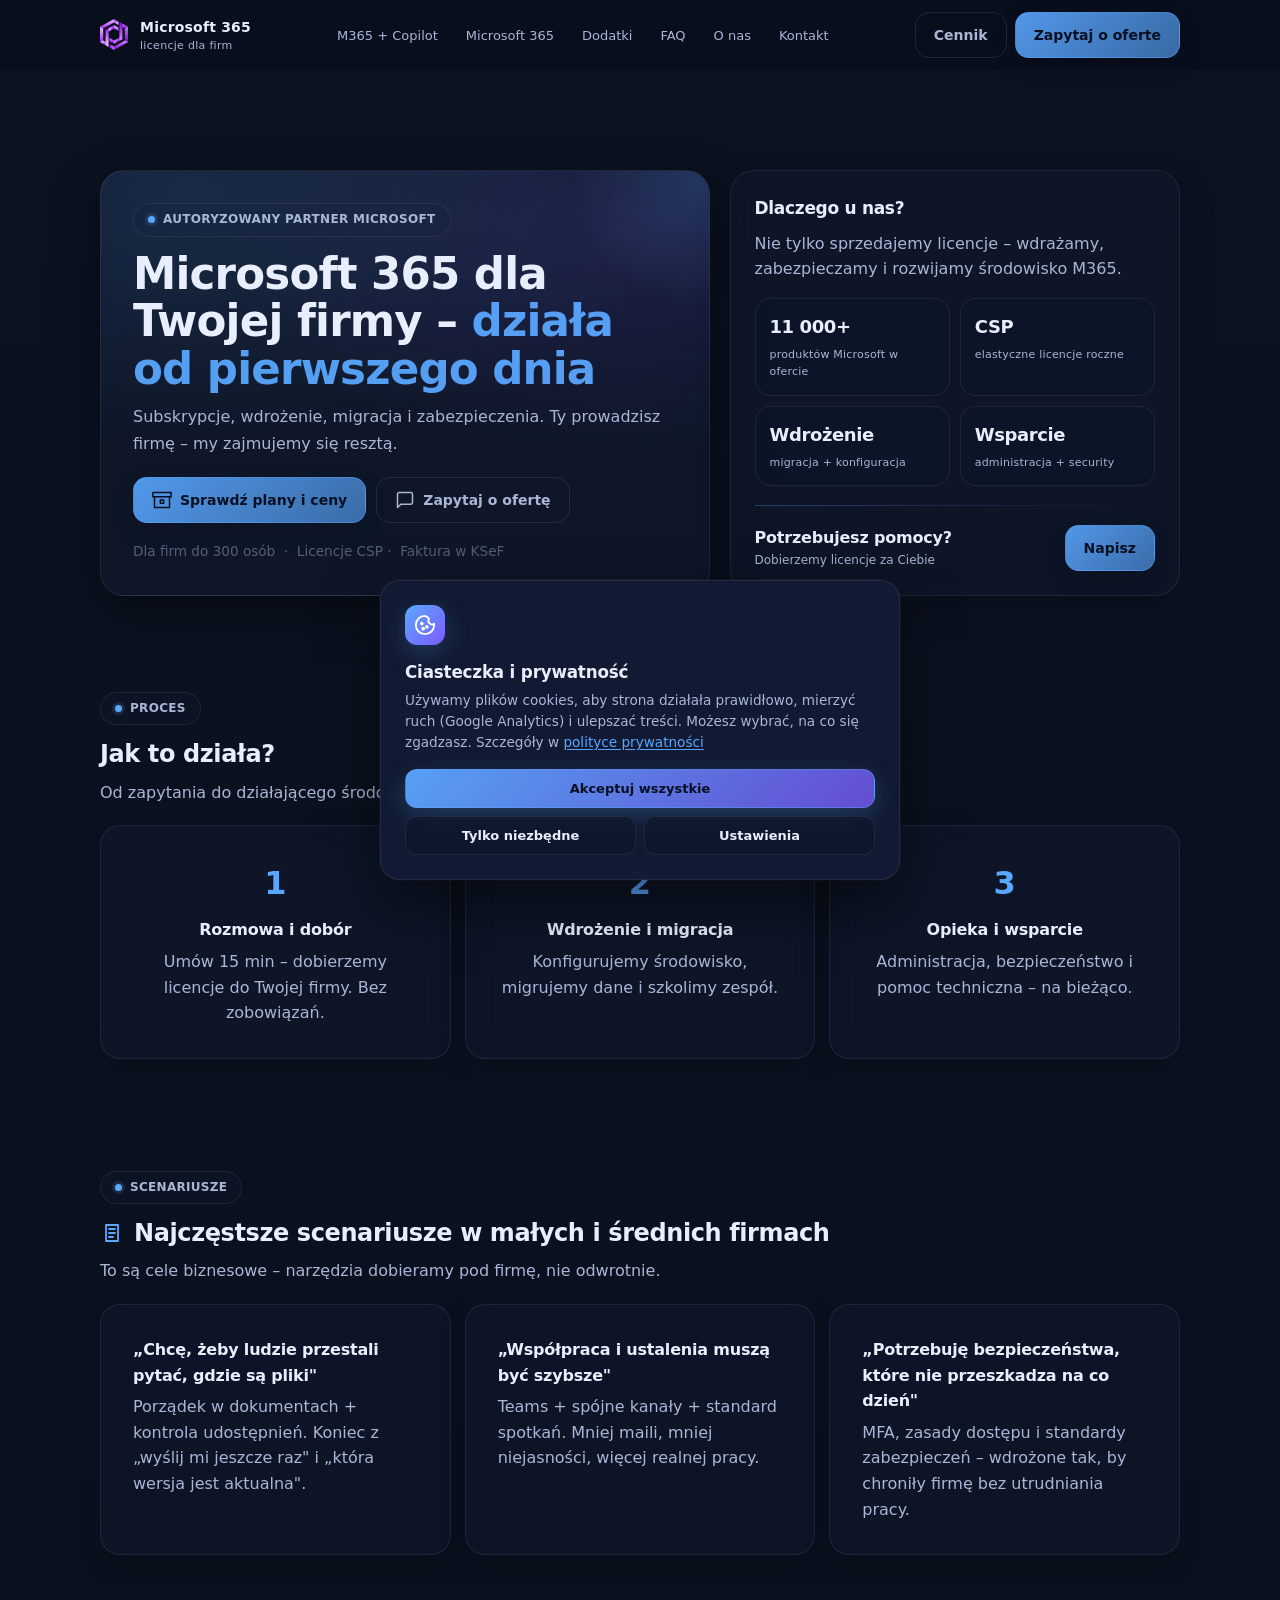
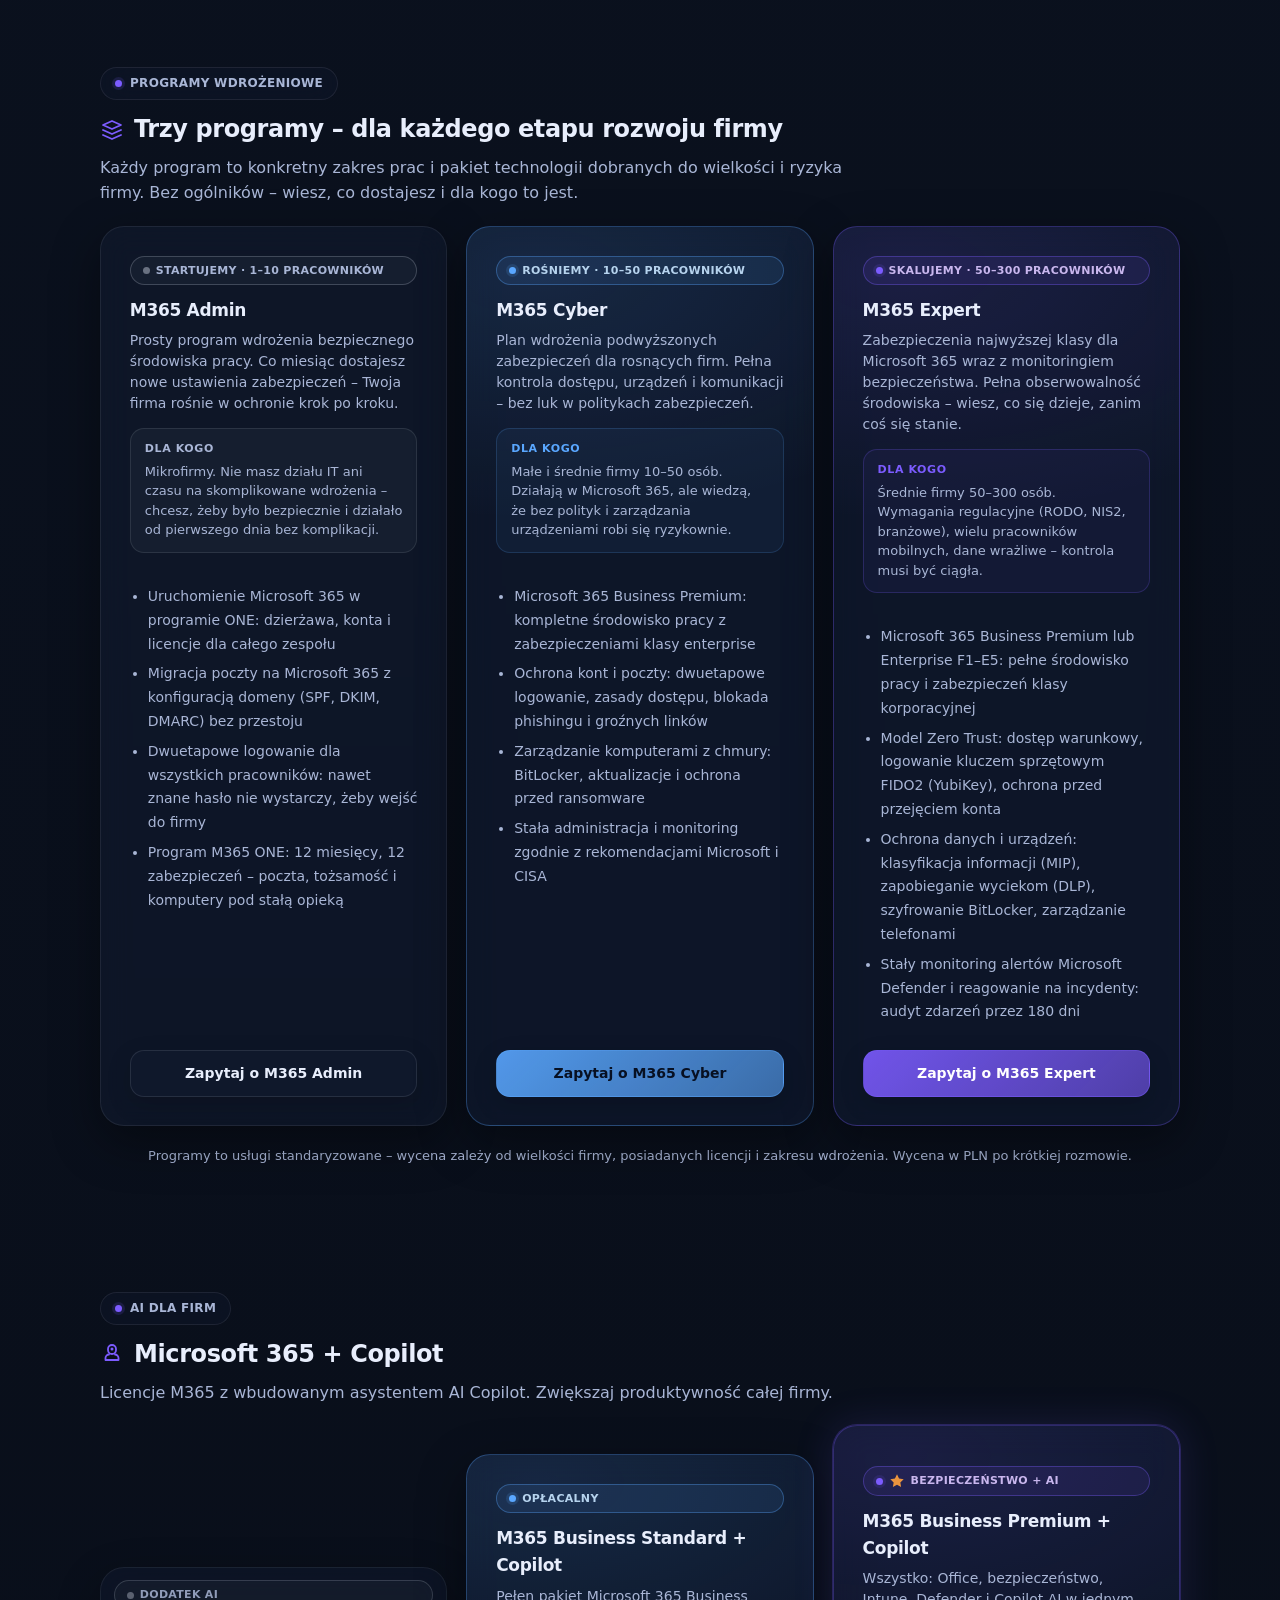
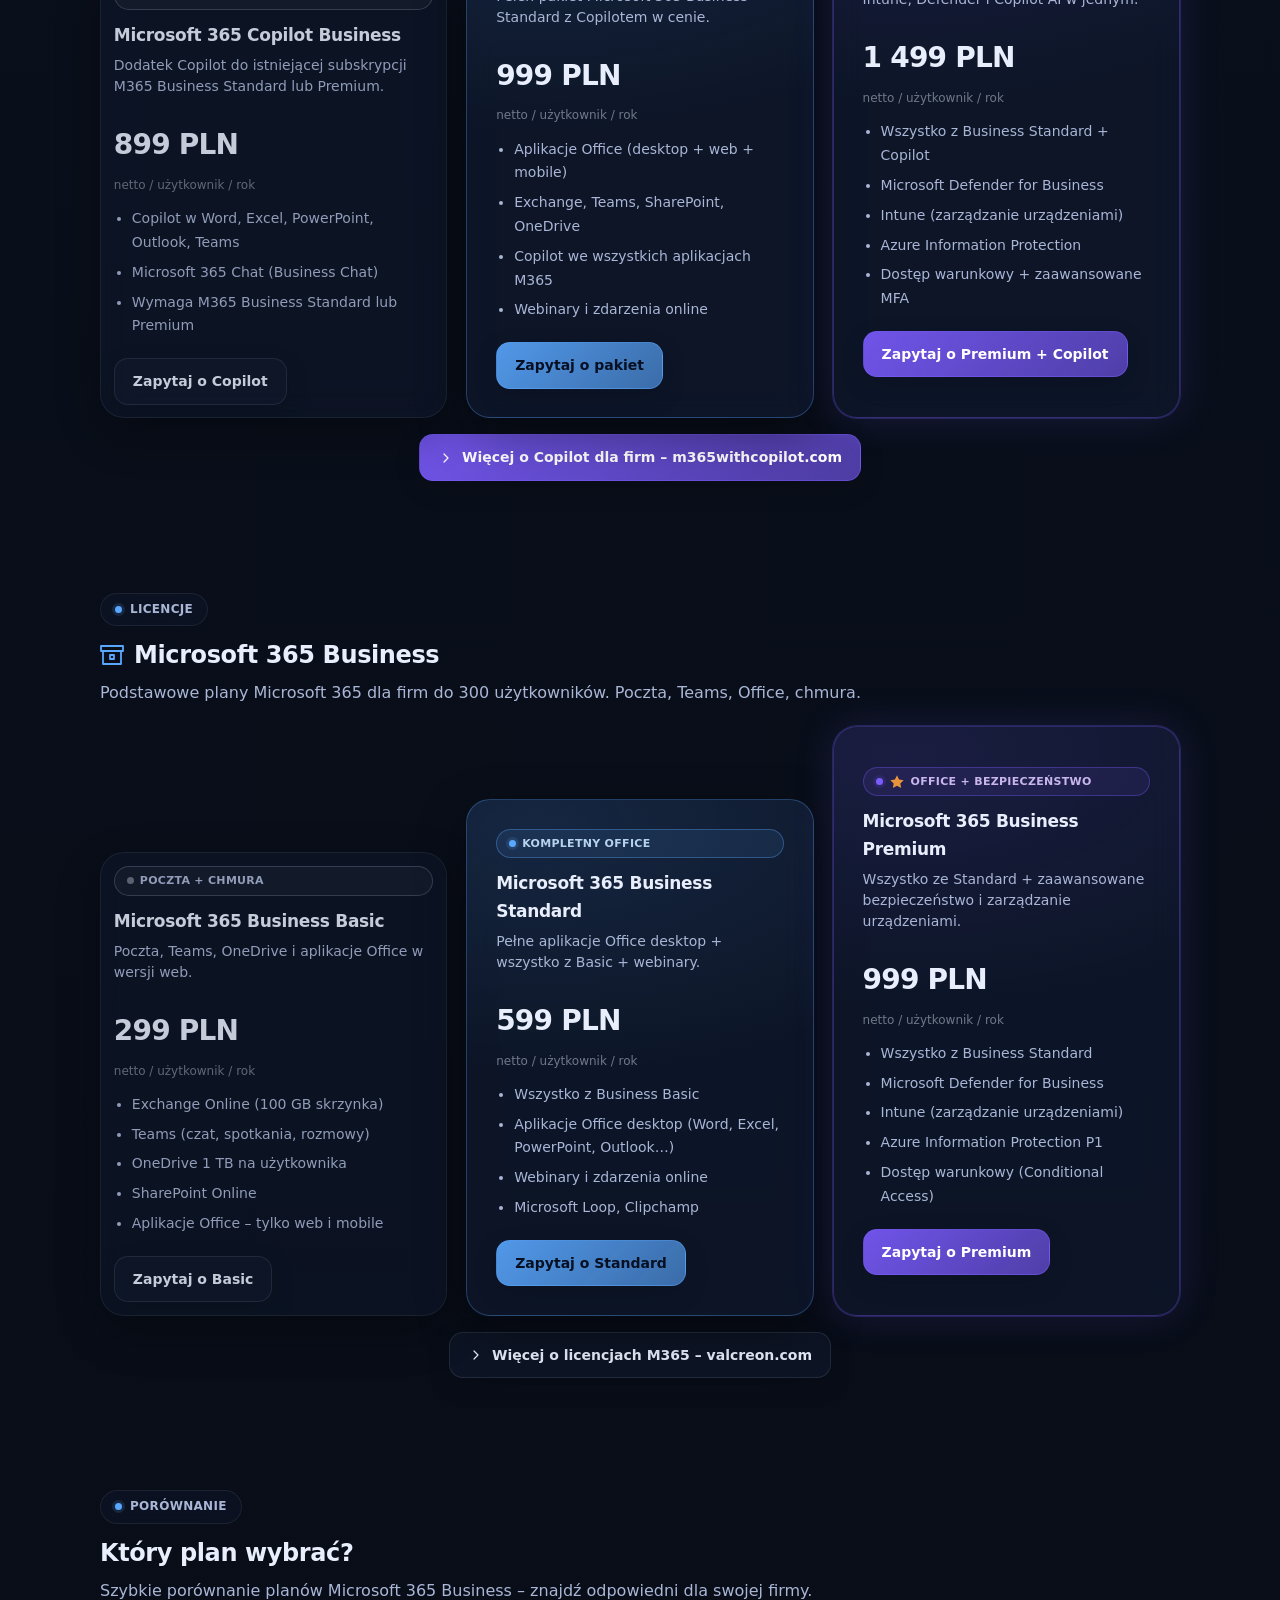
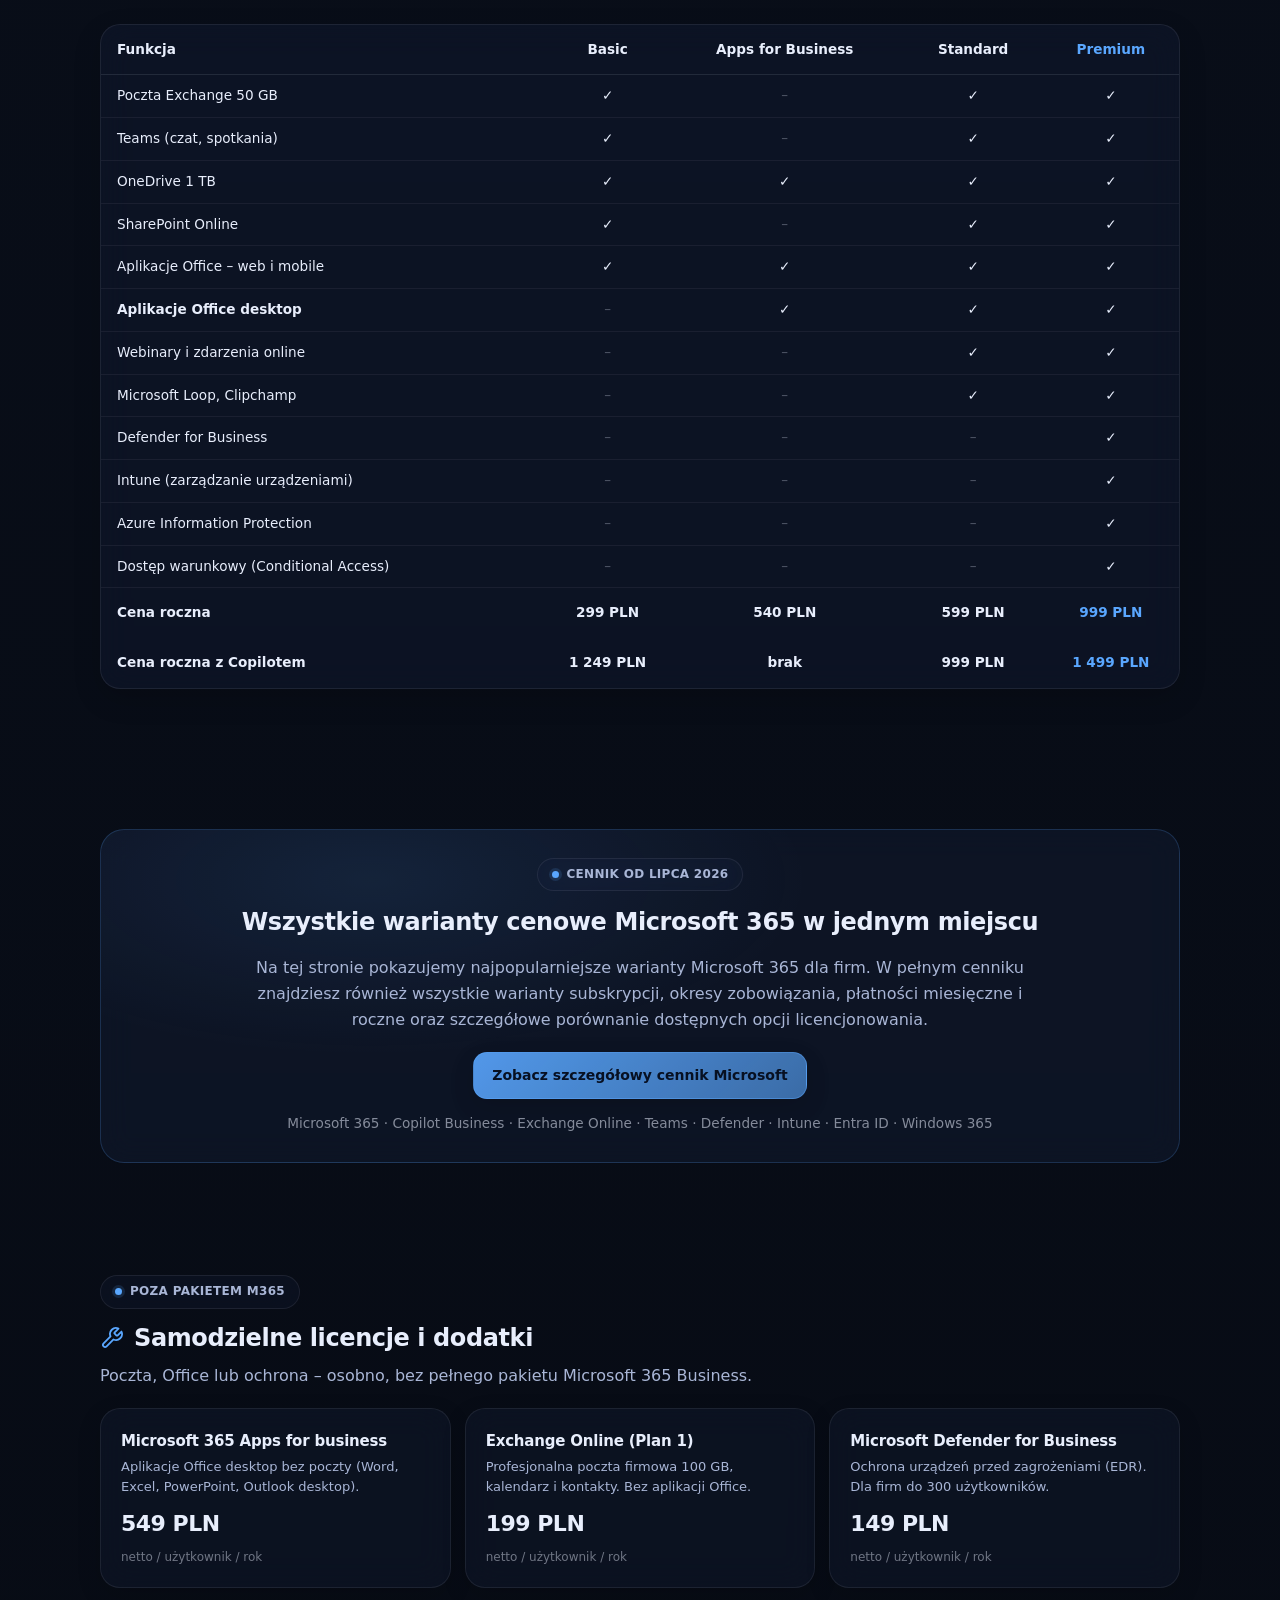
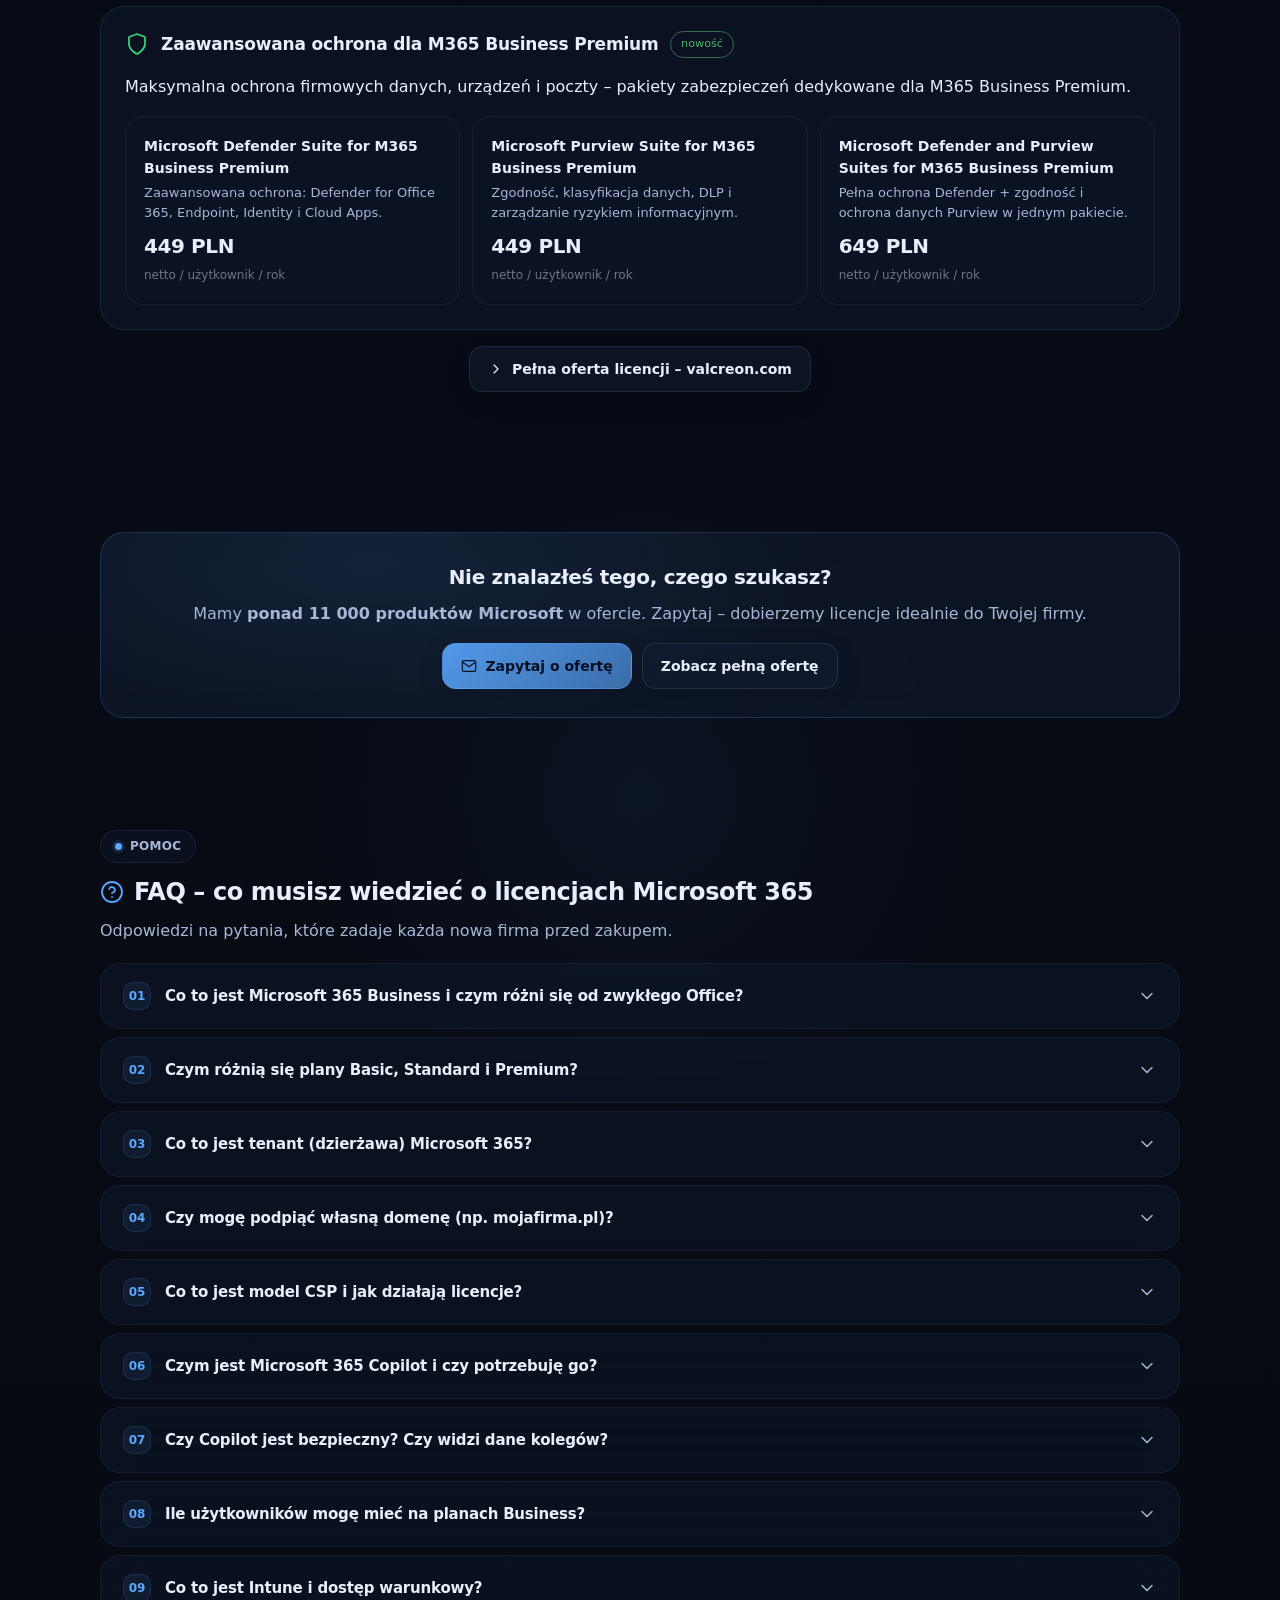
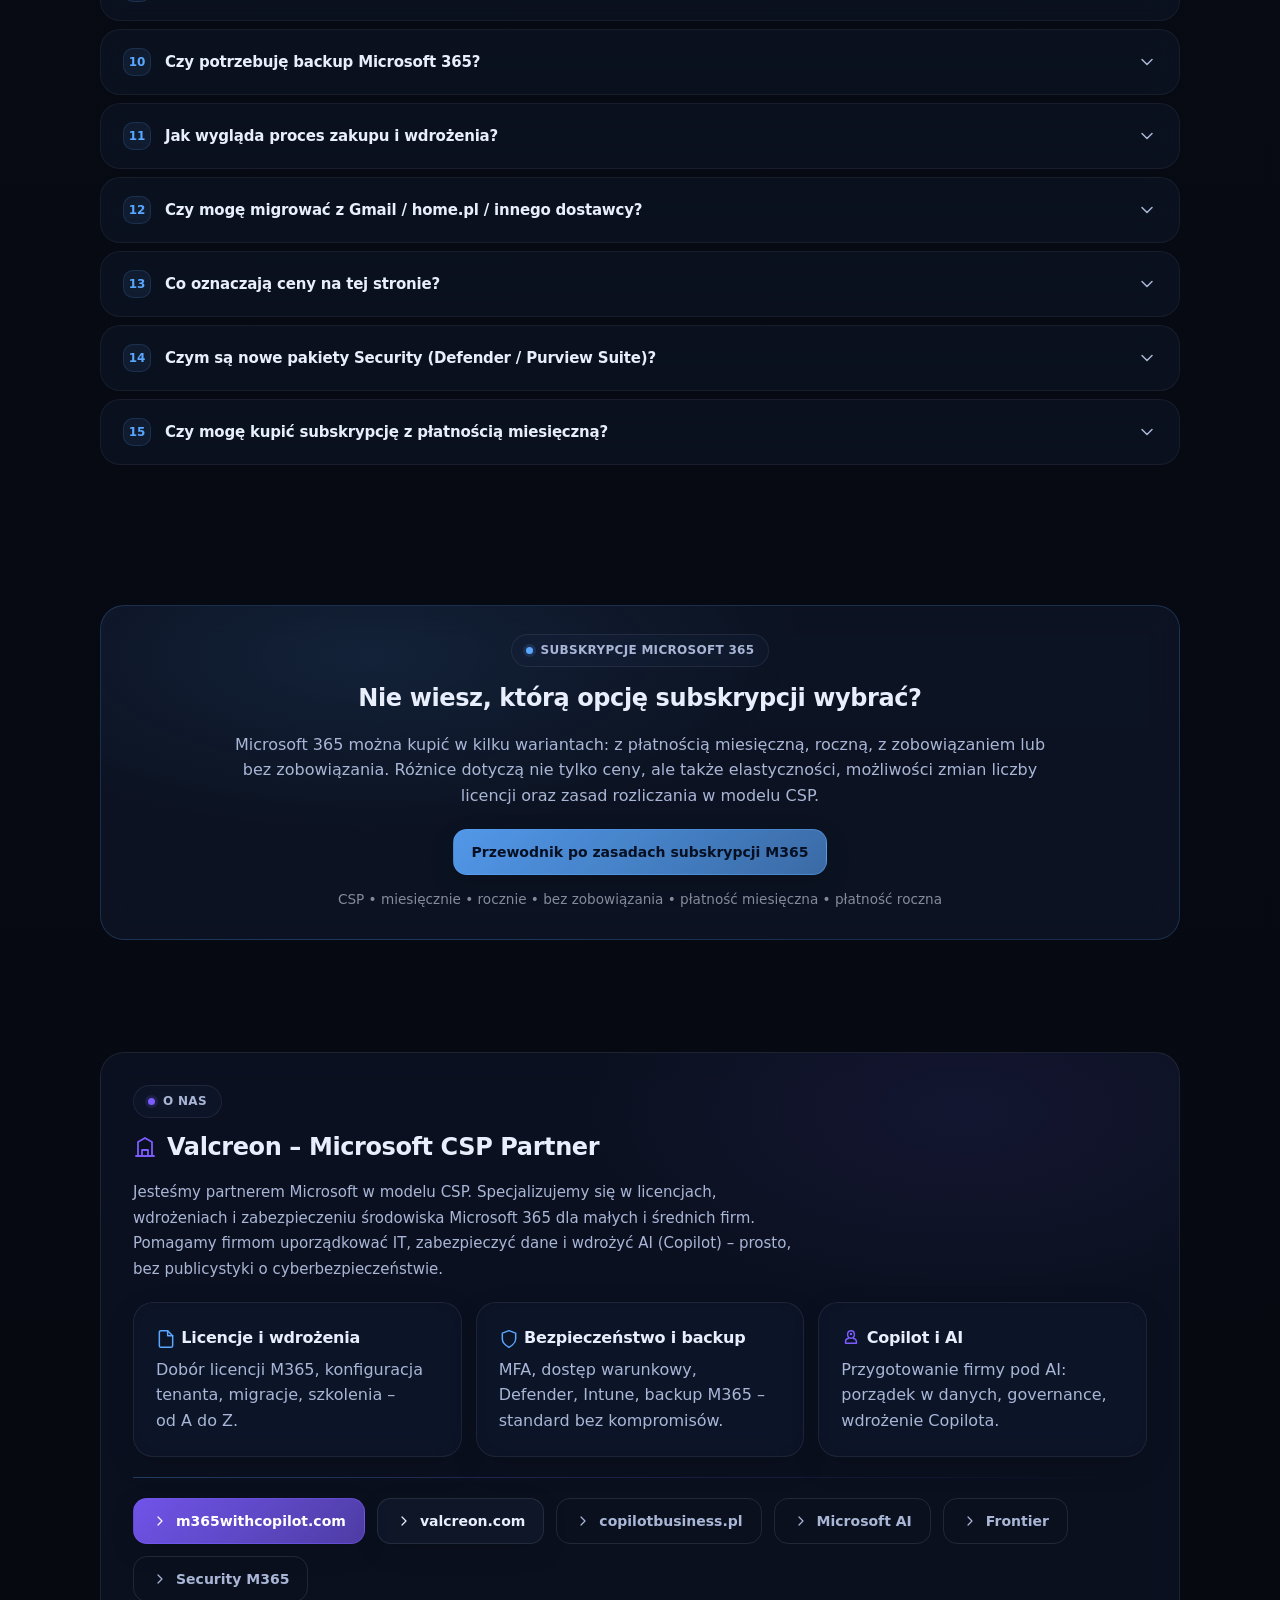
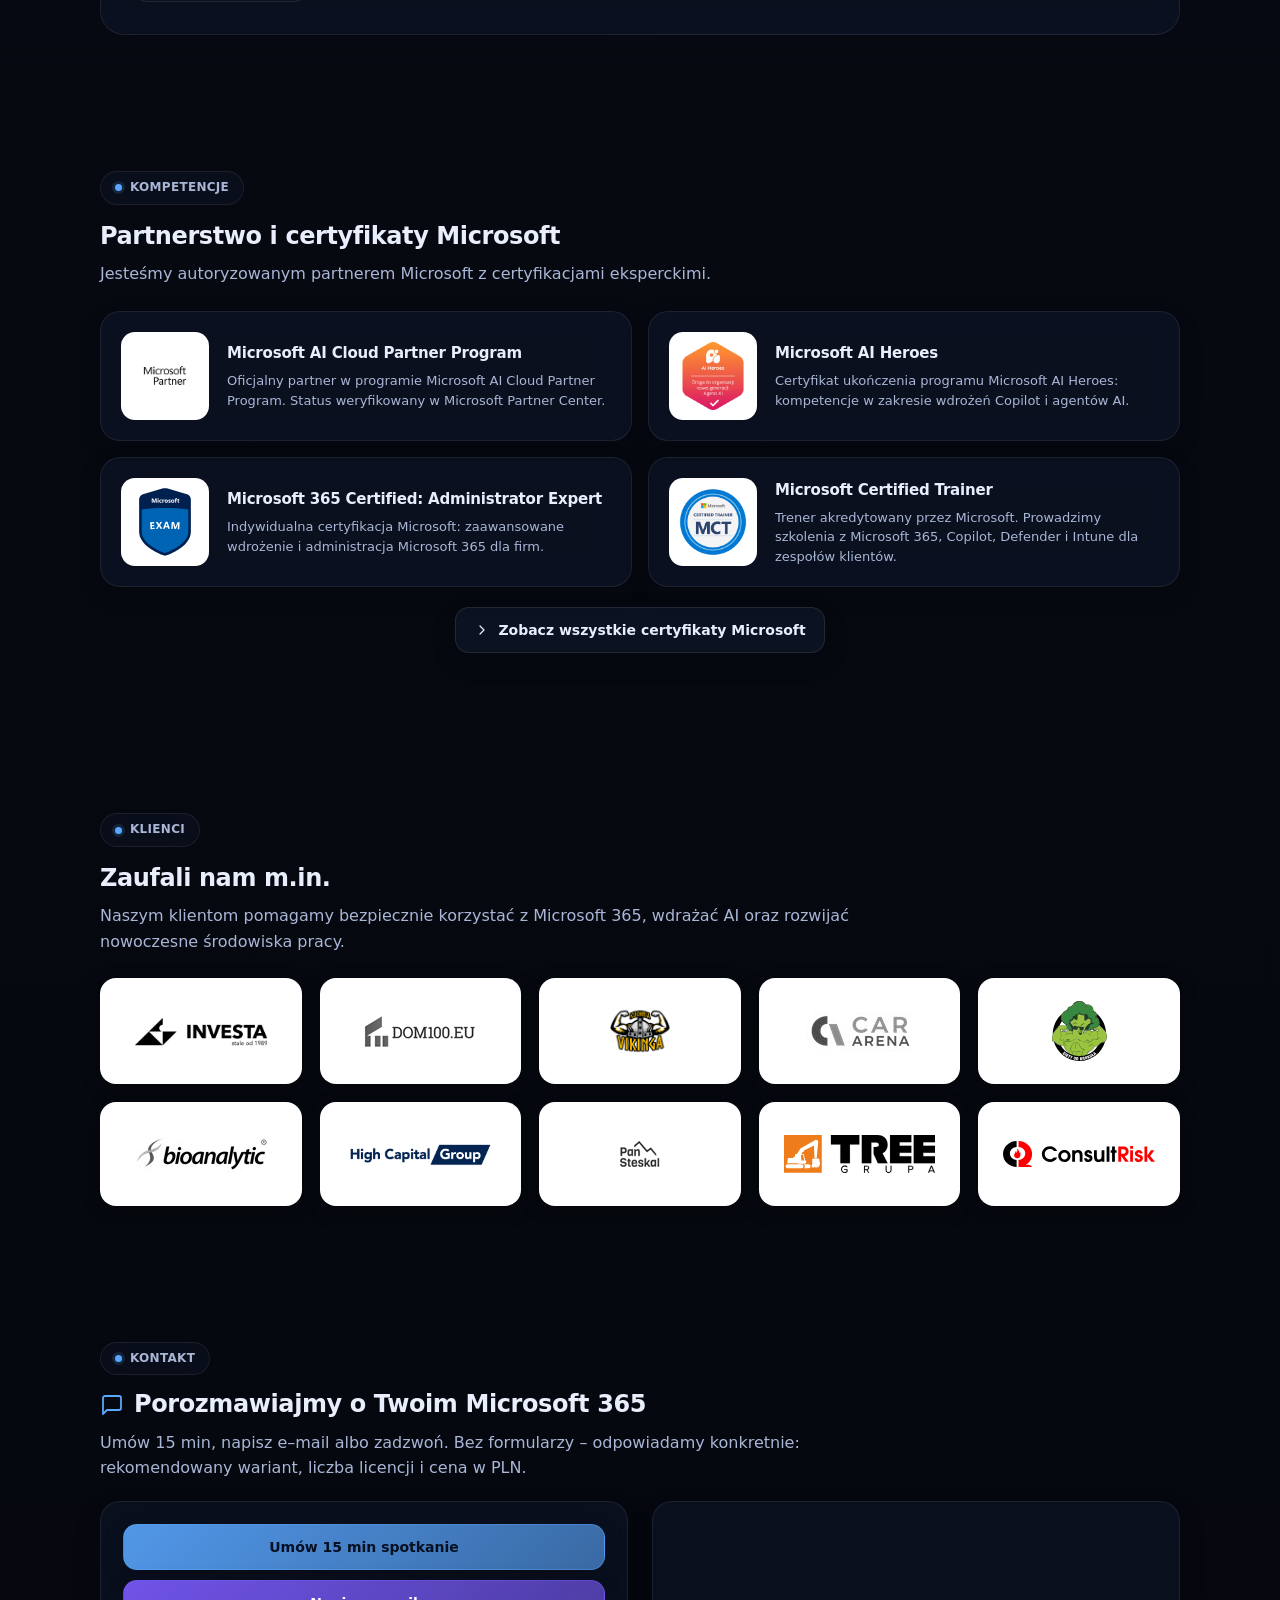
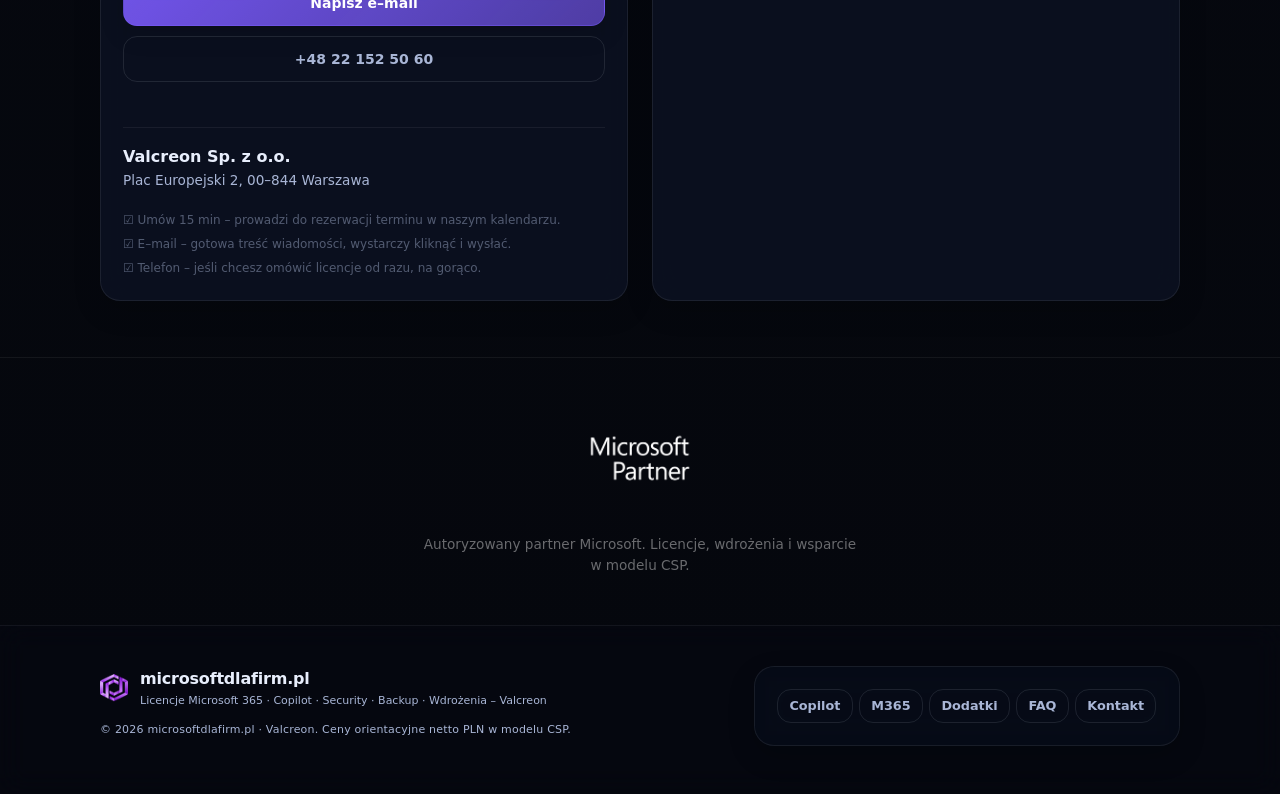
==== commit 3a4db0a5: "Update index.html" ====
--- a/index.html
+++ b/index.html
@@ -98,6 +98,7 @@
       <button class="btn ghost" id="closeDrawer" aria-label="Zamknij menu">Zamknij</button>
     </div>
     <nav class="drawerNav" aria-label="Nawigacja mobilna">
+      <a href="#pakiety" class="js-close">Pakiety</a>
       <a href="#copilot" class="js-close">M365 + Copilot</a>
       <a href="#m365" class="js-close">Microsoft 365</a>
       <a href="#dodatki" class="js-close">Dodatki</a>
@@ -207,156 +208,239 @@
   </div>
 </section>
 
-<!-- M365 + COPILOT -->
-<section id="copilot">
-  <div class="container">
-    <div class="sectionTitle">
-      <div>
-        <span class="pill" style="margin-bottom:10px;"><span class="dot" style="background:var(--accent2);box-shadow:0 0 0 3px rgba(124,92,255,.14);"></span> AI dla firm</span>
-        <h2><span class="ico ico-lg" style="color:var(--accent2)"><svg viewBox="0 0 24 24"><path d="M12 2a4 4 0 014 4v1a4 4 0 01-8 0V6a4 4 0 014-4z"/><path d="M9 11.5A3.5 3.5 0 005.5 15v2h13v-2A3.5 3.5 0 0015 11.5"/><circle cx="12" cy="6" r="1.5" fill="currentColor" stroke="none"/></svg></span> Microsoft 365 + Copilot</h2>
-        <p class="lead">Licencje M365 z wbudowanym asystentem AI Copilot. Zwiększaj produktywność całej firmy.</p>
-      </div>
-    </div>
-    <div class="pricing" style="align-items:flex-end; gap:1.2rem;">
-
-<!-- KARTA 1 -->
+<section id="scenariusze"><div class="container">
+<div class="sectionTitle"><div>
+<span class="pill" style="margin-bottom:10px;"><span class="dot"></span> Scenariusze</span>
+<h2><span class="ico ico-lg" style="color:var(--accent)"><svg viewBox="0 0 24 24"><path d="M6 4h12v16H6V4Z"/><path d="M9 8h6M9 12h6M9 16h4"/></svg></span> Najczęstsze scenariusze w małych i średnich firmach</h2>
+<p class="lead">To są cele biznesowe – narzędzia dobieramy pod firmę, nie odwrotnie.</p>
+</div></div>
+<div class="grid3">
+
+<div class="card" style="padding:2rem;">
+<h3>„Chcę, żeby ludzie przestali pytać, gdzie są pliki"</h3>
+<p>Porządek w dokumentach + kontrola udostępnień. Koniec z „wyślij mi jeszcze raz" i „która wersja jest aktualna".</p>
+</div>
+
+<div class="card" style="padding:2rem;">
+<h3>„Współpraca i ustalenia muszą być szybsze"</h3>
+<p>Teams + spójne kanały + standard spotkań. Mniej maili, mniej niejasności, więcej realnej pracy.</p>
+</div>
+
+<div class="card" style="padding:2rem;">
+<h3>„Potrzebuję bezpieczeństwa, które nie przeszkadza na co dzień"</h3>
+<p>MFA, zasady dostępu i standardy zabezpieczeń – wdrożone tak, by chroniły firmę bez utrudniania pracy.</p>
+</div>
+
+</div></div></section>
+
+<!-- ============ PAKIETY ============ -->
+<section id="pakiety"><div class="container">
+<div class="sectionTitle"><div>
+<span class="pill" style="margin-bottom:10px;"><span class="dot" style="background:var(--accent2);box-shadow:0 0 0 3px rgba(124,92,255,.14);"></span> Programy wdrożeniowe</span>
+<h2><span class="ico ico-lg" style="color:var(--accent2)"><svg viewBox="0 0 24 24"><path d="M3 7l9-4 9 4-9 4-9-4z"/><path d="M3 12l9 4 9-4"/><path d="M3 17l9 4 9-4"/></svg></span> Trzy programy – dla każdego etapu rozwoju firmy</h2>
+<p class="lead">Każdy program to konkretny zakres prac i pakiet technologii dobranych do wielkości i ryzyka firmy. Bez ogólników – wiesz, co dostajesz i dla kogo to jest.</p>
+</div></div>
+<div class="pricing" style="align-items:stretch; gap:1.2rem;">
+
+<!-- KARTA 1 M365 Admin — NEUTRAL/GOOD -->
+<div class="priceCard" style="padding:1.8rem; display:flex; flex-direction:column;">
+<div class="badge neutral"><span class="dot" style="background:rgba(232,238,252,.40);box-shadow:none;"></span> STARTUJEMY · 1–10 PRACOWNIKÓW</div>
+<div class="priceName">M365 Admin</div>
+<p class="priceDesc">Prosty program wdrożenia bezpiecznego środowiska pracy. Co miesiąc dostajesz nowe ustawienia zabezpieczeń – Twoja firma rośnie w ochronie krok po kroku.</p>
+<div style="padding:12px 14px; border-radius:14px; background:rgba(232,238,252,.04); border:1px solid rgba(232,238,252,.10); font-size:13px; color:var(--muted); line-height:1.5; margin:0 0 14px;">
+<strong style="display:block; margin-bottom:4px; font-size:11px; text-transform:uppercase; letter-spacing:0.6px; font-weight:700; color:var(--muted);">Dla kogo</strong>
+Mikrofirmy. Nie masz działu IT ani czasu na skomplikowane wdrożenia – chcesz, żeby było bezpiecznie i działało od pierwszego dnia bez komplikacji.
+</div>
+<ul class="bullets">
+<li>Uruchomienie Microsoft 365 w programie ONE: dzierżawa, konta i licencje dla całego zespołu</li>
+<li>Migracja poczty na Microsoft 365 z konfiguracją domeny (SPF, DKIM, DMARC) bez przestoju</li>
+<li>Dwuetapowe logowanie dla wszystkich pracowników: nawet znane hasło nie wystarczy, żeby wejść do firmy</li>
+<li>Program M365 ONE: 12 miesięcy, 12 zabezpieczeń – poczta, tożsamość i komputery pod stałą opieką</li>
+</ul>
+<a class="btn" style="margin-top:auto;" href="mailto:msp@valcreon.com?subject=Zapytanie%20%E2%80%93%20M365%20Admin&body=Dzie%C5%84%20dobry%2C%0A%0AInteresuje%20mnie%20program%20M365%20Admin.%0A%0ANazwa%20firmy%3A%0ALiczba%20pracownik%C3%B3w%3A%0AKontakt%3A%0A%0ADzi%C4%99kuj%C4%99.">Zapytaj o M365 Admin</a>
+</div>
+
+<!-- KARTA 2 M365 Cyber — FEATURED (cyjan) = BETTER -->
+<div class="priceCard featured" style="padding:1.8rem; display:flex; flex-direction:column;">
+<div class="badge"><span class="dot" aria-hidden="true"></span> ROŚNIEMY · 10–50 PRACOWNIKÓW</div>
+<div class="priceName">M365 Cyber</div>
+<p class="priceDesc">Plan wdrożenia podwyższonych zabezpieczeń dla rosnących firm. Pełna kontrola dostępu, urządzeń i komunikacji – bez luk w politykach zabezpieczeń.</p>
+<div style="padding:12px 14px; border-radius:14px; background:rgba(90,167,255,.06); border:1px solid rgba(90,167,255,.18); font-size:13px; color:var(--muted); line-height:1.5; margin:0 0 14px;">
+<strong style="display:block; margin-bottom:4px; font-size:11px; text-transform:uppercase; letter-spacing:0.6px; font-weight:700; color:var(--accent);">Dla kogo</strong>
+Małe i średnie firmy 10–50 osób. Działają w Microsoft 365, ale wiedzą, że bez polityk i zarządzania urządzeniami robi się ryzykownie.
+</div>
+<ul class="bullets">
+<li>Microsoft 365 Business Premium: kompletne środowisko pracy z zabezpieczeniami klasy enterprise</li>
+<li>Ochrona kont i poczty: dwuetapowe logowanie, zasady dostępu, blokada phishingu i groźnych linków</li>
+<li>Zarządzanie komputerami z chmury: BitLocker, aktualizacje i ochrona przed ransomware</li>
+<li>Stała administracja i monitoring zgodnie z rekomendacjami Microsoft i CISA</li>
+</ul>
+<a class="btn primary" style="margin-top:auto;" href="mailto:msp@valcreon.com?subject=Zapytanie%20%E2%80%93%20M365%20Cyber&body=Dzie%C5%84%20dobry%2C%0A%0AInteresuje%20mnie%20program%20M365%20Cyber.%0A%0ANazwa%20firmy%3A%0ALiczba%20pracownik%C3%B3w%3A%0AKontakt%3A%0A%0ADzi%C4%99kuj%C4%99.">Zapytaj o M365 Cyber</a>
+</div>
+
+<!-- KARTA 3 M365 Expert — FEATURED-PURPLE (fiolet) = BEST -->
+<div class="priceCard featured-purple" style="padding:1.8rem; display:flex; flex-direction:column;">
+<div class="badge purple"><span class="dot" style="background:var(--accent2);box-shadow:0 0 0 3px rgba(124,92,255,.12);"></span> SKALUJEMY · 50–300 PRACOWNIKÓW</div>
+<div class="priceName">M365 Expert</div>
+<p class="priceDesc">Zabezpieczenia najwyższej klasy dla Microsoft 365 wraz z monitoringiem bezpieczeństwa. Pełna obserwowalność środowiska – wiesz, co się dzieje, zanim coś się stanie.</p>
+<div style="padding:12px 14px; border-radius:14px; background:rgba(124,92,255,.06); border:1px solid rgba(124,92,255,.22); font-size:13px; color:var(--muted); line-height:1.5; margin:0 0 14px;">
+<strong style="display:block; margin-bottom:4px; font-size:11px; text-transform:uppercase; letter-spacing:0.6px; font-weight:700; color:var(--accent2);">Dla kogo</strong>
+Średnie firmy 50–300 osób. Wymagania regulacyjne (RODO, NIS2, branżowe), wielu pracowników mobilnych, dane wrażliwe – kontrola musi być ciągła.
+</div>
+<ul class="bullets">
+<li>Microsoft 365 Business Premium lub Enterprise F1–E5: pełne środowisko pracy i zabezpieczeń klasy korporacyjnej</li>
+<li>Model Zero Trust: dostęp warunkowy, logowanie kluczem sprzętowym FIDO2 (YubiKey), ochrona przed przejęciem konta</li>
+<li>Ochrona danych i urządzeń: klasyfikacja informacji (MIP), zapobieganie wyciekom (DLP), szyfrowanie BitLocker, zarządzanie telefonami</li>
+<li>Stały monitoring alertów Microsoft Defender i reagowanie na incydenty: audyt zdarzeń przez 180 dni</li>
+</ul>
+<a class="btn accent2" style="margin-top:auto;" href="mailto:msp@valcreon.com?subject=Zapytanie%20%E2%80%93%20M365%20Expert&body=Dzie%C5%84%20dobry%2C%0A%0AInteresuje%20mnie%20program%20M365%20Expert.%0A%0ANazwa%20firmy%3A%0ALiczba%20pracownik%C3%B3w%3A%0AKontakt%3A%0A%0ADzi%C4%99kuj%C4%99.">Zapytaj o M365 Expert</a>
+</div>
+
+</div>
+<p style="text-align:center; margin-top:20px; font-size:13px; color:var(--muted);">Programy to usługi standaryzowane – wycena zależy od wielkości firmy, posiadanych licencji i zakresu wdrożenia. Wycena w PLN po krótkiej rozmowie.</p>
+</div></section>
+
+
+
+<!-- ============ COPILOT ============ -->
+<section id="copilot"><div class="container">
+<div class="sectionTitle"><div>
+<span class="pill" style="margin-bottom:10px;"><span class="dot" style="background:var(--accent2);box-shadow:0 0 0 3px rgba(124,92,255,.14);"></span> AI dla firm</span>
+<h2><span class="ico ico-lg" style="color:var(--accent2)"><svg viewBox="0 0 24 24"><path d="M12 2a4 4 0 014 4v1a4 4 0 01-8 0V6a4 4 0 014-4z"/><path d="M9 11.5A3.5 3.5 0 005.5 15v2h13v-2A3.5 3.5 0 0015 11.5"/><circle cx="12" cy="6" r="1.5" fill="currentColor" stroke="none"/></svg></span> Microsoft 365 + Copilot</h2>
+<p class="lead">Licencje M365 z wbudowanym asystentem AI Copilot. Zwiększaj produktywność całej firmy.</p>
+</div></div>
+<div class="pricing" style="align-items:flex-end; gap:1.2rem;">
+
+<!-- KARTA 1 — najmniejsza (Copilot dodatek) — NEUTRAL/GOOD -->
 <div class="priceCard" style="opacity:0.85; padding:0.8rem; display:flex; flex-direction:column;">
-          <div class="badge purple"><span class="dot" style="background:var(--accent2);box-shadow:0 0 0 3px rgba(124,92,255,.12);"></span> Dodatek AI</div>
-  <div class="priceName">Microsoft 365 Copilot Business</div>
-  <p class="priceDesc">Dodatek Copilot do istniejącej subskrypcji M365 Business Standard lub Premium.</p>
-  <div style="margin-top:auto;">
-    
-
+<div class="badge neutral"><span class="dot" style="background:rgba(232,238,252,.40);box-shadow:none;"></span> DODATEK AI</div>
+<div class="priceName">Microsoft 365 Copilot Business</div>
+<p class="priceDesc">Dodatek Copilot do istniejącej subskrypcji M365 Business Standard lub Premium.</p>
+<div style="margin-top:auto;">
 <div class="price">899 PLN</div>
 <div style="font-size:0.75rem; opacity:0.45; margin-top:-4px;">netto / użytkownik / rok</div>
 <ul class="bullets">
-      <li>Copilot w Word, Excel, PowerPoint, Outlook, Teams</li>
-      <li>Microsoft 365 Chat (Business Chat)</li>
-      <li>Wymaga M365 Business Standard lub Premium</li>
-    </ul>
-    <a class="btn" style="margin-top:auto;" href="mailto:msp@valcreon.com?subject=Zapytanie%20–%20Microsoft%20365%20Copilot%20Business%20(dodatek)&body=Dzień%20dobry%2C%0A%0AInteresuje%20mnie%20Microsoft%20365%20Copilot%20Business%20(dodatek).%0A%0ALiczba%20użytkowników%3A%20%0A%0A">Zapytaj o Copilot</a>
-  </div>
-</div>
-
-<!-- KARTA 2 -->
-<div class="priceCard featured-purple" style="padding:1.8rem; display:flex; flex-direction:column;">
-  <div class="badge purple"><span class="dot" style="background:var(--accent2);box-shadow:0 0 0 3px rgba(124,92,255,.12);"></span> Pakiet z AI</div>
-  <div class="priceName">M365 Business Standard + Copilot</div>
-  <p class="priceDesc">Pełen pakiet Microsoft 365 Business Standard z Copilotem w cenie.</p>
-  <div style="margin-top:auto;">
-    <div class="price">999 PLN</div>
-    <div style="font-size:0.75rem; opacity:0.45; margin-top:-4px;">netto / użytkownik / rok</div>
-
-    <ul class="bullets">
-      <li>Aplikacje Office (desktop + web + mobile)</li>
-      <li>Exchange, Teams, SharePoint, OneDrive</li>
-      <li>Copilot we wszystkich aplikacjach M365</li>
-      <li>Webinary i zdarzenia online</li>
-    </ul>
-    <a class="btn accent2" style="margin-top:auto;" href="mailto:msp@valcreon.com?subject=Zapytanie%20–%20M365%20Business%20Standard%20%2B%20Copilot&body=Dzień%20dobry%2C%0A%0AInteresuje%20mnie%20M365%20Business%20Standard%20%2B%20Copilot.%0A%0ALiczba%20użytkowników%3A%20%0A%0A">Zapytaj o pakiet</a>
-  </div>
-</div>
-
-<!-- KARTA 3 -->
-<div class="priceCard featured" style="padding:2.5rem 1.8rem; display:flex; flex-direction:column; box-shadow:0 0 40px rgba(90,167,255,.15), 0 0 0 1px rgba(90,167,255,.25);">
-  <div class="badge"><span class="dot" aria-hidden="true"></span><span class="ico ico-sm" style="color:rgba(255,160,60,.9)"><svg viewBox="0 0 24 24"><polygon points="12 2 15.09 8.26 22 9.27 17 14.14 18.18 21.02 12 17.77 5.82 21.02 7 14.14 2 9.27 8.91 8.26 12 2" fill="currentColor" stroke="none"/></svg></span> Najlepsza wartość</div>
-  <div class="priceName">M365 Business Premium + Copilot</div>
-  <p class="priceDesc">Wszystko: Office, bezpieczeństwo, Intune, Defender i Copilot AI w jednym.</p>
-  <div style="margin-top:auto;">
-    <div class="price">1 499 PLN</div>
-    <div style="font-size:0.75rem; opacity:0.45; margin-top:-4px;">netto / użytkownik / rok</div>
-    <ul class="bullets">
-      <li>Wszystko z Business Standard + Copilot</li>
-      <li>Microsoft Defender for Business</li>
-      <li>Intune (zarządzanie urządzeniami)</li>
-      <li>Azure Information Protection</li>
-      <li>Dostęp warunkowy + zaawansowane MFA</li>
-    </ul>
-    <a class="btn primary" style="margin-top:auto;" href="mailto:msp@valcreon.com?subject=Zapytanie%20–%20M365%20Business%20Premium%20%2B%20Copilot&body=Dzień%20dobry%2C%0A%0AInteresuje%20mnie%20M365%20Business%20Premium%20%2B%20Copilot.%0A%0ALiczba%20użytkowników%3A%20%0A%0A">Zapytaj o Premium + Copilot</a>
-  </div>
-</div>
-
-    </div>
-    <div style="margin-top:16px;text-align:center;">
-      <a class="btn accent2" href="https://m365withcopilot.com" target="_blank" rel="noopener"><span class="ico ico-sm"><svg viewBox="0 0 24 24"><polyline points="9 18 15 12 9 6"/></svg></span> Więcej o Copilot dla firm – m365withcopilot.com</a>
-    </div>
-  </div>
-</section>
+<li>Copilot w Word, Excel, PowerPoint, Outlook, Teams</li>
+<li>Microsoft 365 Chat (Business Chat)</li>
+<li>Wymaga M365 Business Standard lub Premium</li>
+</ul>
+<a class="btn" style="margin-top:auto;" href="mailto:msp@valcreon.com?subject=Zapytanie%20%E2%80%93%20Microsoft%20365%20Copilot%20Business%20(dodatek)&body=Dzie%C5%84%20dobry%2C%0A%0AInteresuje%20mnie%20Microsoft%20365%20Copilot%20Business%20(dodatek).%0A%0ALiczba%20u%C5%BCytkownik%C3%B3w%3A%20%0A%0A">Zapytaj o Copilot</a>
+</div>
+</div>
+
+<!-- KARTA 2 — średnia (Std + Copilot) — FEATURED CYJAN = BETTER -->
+<div class="priceCard featured" style="padding:1.8rem; display:flex; flex-direction:column;">
+<div class="badge"><span class="dot" aria-hidden="true"></span> OPŁACALNY</div>
+<div class="priceName">M365 Business Standard + Copilot</div>
+<p class="priceDesc">Pełen pakiet Microsoft 365 Business Standard z Copilotem w cenie.</p>
+<div style="margin-top:auto;">
+<div class="price">999 PLN</div>
+<div style="font-size:0.75rem; opacity:0.45; margin-top:-4px;">netto / użytkownik / rok</div>
+<ul class="bullets">
+<li>Aplikacje Office (desktop + web + mobile)</li>
+<li>Exchange, Teams, SharePoint, OneDrive</li>
+<li>Copilot we wszystkich aplikacjach M365</li>
+<li>Webinary i zdarzenia online</li>
+</ul>
+<a class="btn primary" style="margin-top:auto;" href="mailto:msp@valcreon.com?subject=Zapytanie%20%E2%80%93%20M365%20Business%20Standard%20%2B%20Copilot&body=Dzie%C5%84%20dobry%2C%0A%0AInteresuje%20mnie%20M365%20Business%20Standard%20%2B%20Copilot.%0A%0ALiczba%20u%C5%BCytkownik%C3%B3w%3A%20%0A%0A">Zapytaj o pakiet</a>
+</div>
+</div>
+
+<!-- KARTA 3 — największa (Premium + Copilot) — FEATURED-PURPLE FIOLET = BEST -->
+<div class="priceCard featured-purple" style="padding:2.5rem 1.8rem; display:flex; flex-direction:column; box-shadow:0 0 40px rgba(124,92,255,.15), 0 0 0 1px rgba(124,92,255,.25);">
+<div class="badge purple"><span class="dot" style="background:var(--accent2);box-shadow:0 0 0 3px rgba(124,92,255,.12);"></span><span class="ico ico-sm" style="color:rgba(255,160,60,.9)"><svg viewBox="0 0 24 24"><polygon points="12 2 15.09 8.26 22 9.27 17 14.14 18.18 21.02 12 17.77 5.82 21.02 7 14.14 2 9.27 8.91 8.26 12 2" fill="currentColor" stroke="none"/></svg></span> BEZPIECZEŃSTWO + AI</div>
+<div class="priceName">M365 Business Premium + Copilot</div>
+<p class="priceDesc">Wszystko: Office, bezpieczeństwo, Intune, Defender i Copilot AI w jednym.</p>
+<div style="margin-top:auto;">
+<div class="price">1 499 PLN</div>
+<div style="font-size:0.75rem; opacity:0.45; margin-top:-4px;">netto / użytkownik / rok</div>
+<ul class="bullets">
+<li>Wszystko z Business Standard + Copilot</li>
+<li>Microsoft Defender for Business</li>
+<li>Intune (zarządzanie urządzeniami)</li>
+<li>Azure Information Protection</li>
+<li>Dostęp warunkowy + zaawansowane MFA</li>
+</ul>
+<a class="btn accent2" style="margin-top:auto;" href="mailto:msp@valcreon.com?subject=Zapytanie%20%E2%80%93%20M365%20Business%20Premium%20%2B%20Copilot&body=Dzie%C5%84%20dobry%2C%0A%0AInteresuje%20mnie%20M365%20Business%20Premium%20%2B%20Copilot.%0A%0ALiczba%20u%C5%BCytkownik%C3%B3w%3A%20%0A%0A">Zapytaj o Premium + Copilot</a>
+</div>
+</div>
+
+</div>
+<div style="margin-top:16px;text-align:center;">
+<a class="btn accent2" href="https://m365withcopilot.com" target="_blank" rel="noopener"><span class="ico ico-sm"><svg viewBox="0 0 24 24"><polyline points="9 18 15 12 9 6"/></svg></span> Więcej o Copilot dla firm – m365withcopilot.com</a>
+</div>
+</div></section>
 
 <!-- M365 LICENCJE BAZOWE -->
-<section id="m365">
-  <div class="container">
-    <div class="sectionTitle">
-      <div>
-        <span class="pill" style="margin-bottom:10px;"><span class="dot"></span> Licencje</span>
-        <h2><span class="ico ico-lg" style="color:var(--accent)"><svg viewBox="0 0 24 24"><path d="M21 8V21H3V8"/><path d="M23 3H1v5h22V3z"/><path d="M10 12h4v4h-4z"/></svg></span> Microsoft 365 Business</h2>
-        <p class="lead">Podstawowe plany Microsoft 365 dla firm do 300 użytkowników. Poczta, Teams, Office, chmura.</p>
-      </div>
-    </div>
-    <div class="pricing" style="align-items:flex-end; gap:1.2rem;">
-
-      <!-- KARTA 1 — najmniejsza -->
-      <div class="priceCard" style="opacity:0.85; padding:0.8rem; display:flex; flex-direction:column;">
-        <div class="badge neutral"><span class="dot" style="background:rgba(232,238,252,.40);box-shadow:none;"></span> Podstawowy</div>
-        <div class="priceName">Microsoft 365 Business Basic</div>
-        <p class="priceDesc">Poczta, Teams, OneDrive i aplikacje Office w wersji web.</p>
-        <div style="margin-top:auto;">
-          <div class="price">299 PLN</div>
-          <div style="font-size:0.75rem; opacity:0.45; margin-top:-4px;">netto / użytkownik / rok</div>
-          <ul class="bullets">
-            <li>Exchange Online (100 GB skrzynka)</li>
-            <li>Teams (czat, spotkania, rozmowy)</li>
-            <li>OneDrive 1 TB na użytkownika</li>
-            <li>SharePoint Online</li>
-            <li>Aplikacje Office – tylko web i mobile</li>
-          </ul>
-          <a class="btn" style="margin-top:auto;" href="mailto:msp@valcreon.com?subject=Zapytanie%20–%20M365%20Business%20Basic&body=Dzie%C5%84%20dobry%2C%0A%0AInteresuje%20mnie%20Microsoft%20365%20Business%20Basic.%0A%0ALiczba%20u%C5%BCytkownik%C3%B3w%3A%20%0A%0A">Zapytaj o Basic</a>
-        </div>
-      </div>
-
-      <!-- KARTA 2 — średnia -->
-      <div class="priceCard featured" style="padding:1.8rem; display:flex; flex-direction:column;">
-        <div class="badge"><span class="dot" aria-hidden="true"></span> Popularny</div>
-        <div class="priceName">Microsoft 365 Business Standard</div>
-        <p class="priceDesc">Pełne aplikacje Office desktop + wszystko z Basic + webinary.</p>
-        <div style="margin-top:auto;">
-          <div class="price">599 PLN</div>
-          <div style="font-size:0.75rem; opacity:0.45; margin-top:-4px;">netto / użytkownik / rok</div>
-          <ul class="bullets">
-            <li>Wszystko z Business Basic</li>
-            <li>Aplikacje Office desktop (Word, Excel, PowerPoint, Outlook…)</li>
-            <li>Webinary i zdarzenia online</li>
-            <li>Microsoft Loop, Clipchamp</li>
-          </ul>
-          <a class="btn primary" style="margin-top:auto;" href="mailto:msp@valcreon.com?subject=Zapytanie%20–%20M365%20Business%20Standard&body=Dzie%C5%84%20dobry%2C%0A%0AInteresuje%20mnie%20Microsoft%20365%20Business%20Standard.%0A%0ALiczba%20u%C5%BCytkownik%C3%B3w%3A%20%0A%0A">Zapytaj o Standard</a>
-        </div>
-      </div>
-
-      <!-- KARTA 3 — NAJWIĘKSZA -->
-      <div class="priceCard" style="padding:2.5rem 1.8rem; display:flex; flex-direction:column; box-shadow:0 0 40px rgba(124,92,255,.15), 0 0 0 1px rgba(124,92,255,.25);">
-        <div class="badge purple"><span class="dot" style="background:var(--accent2);box-shadow:0 0 0 3px rgba(124,92,255,.12);"></span><span class="ico ico-sm" style="color:rgba(255,160,60,.9)"><svg viewBox="0 0 24 24"><polygon points="12 2 15.09 8.26 22 9.27 17 14.14 18.18 21.02 12 17.77 5.82 21.02 7 14.14 2 9.27 8.91 8.26 12 2" fill="currentColor" stroke="none"/></svg></span> Bezpieczeństwo</div>
-        <div class="priceName">Microsoft 365 Business Premium</div>
-        <p class="priceDesc">Wszystko ze Standard + zaawansowane bezpieczeństwo i zarządzanie urządzeniami.</p>
-        <div style="margin-top:auto;">
-          <div class="price">999 PLN</div>
-          <div style="font-size:0.75rem; opacity:0.45; margin-top:-4px;">netto / użytkownik / rok</div>
-          <ul class="bullets">
-            <li>Wszystko z Business Standard</li>
-            <li>Microsoft Defender for Business</li>
-            <li>Intune (zarządzanie urządzeniami)</li>
-            <li>Azure Information Protection P1</li>
-            <li>Dostęp warunkowy (Conditional Access)</li>
-          </ul>
-          <a class="btn accent2" style="margin-top:auto;" href="mailto:msp@valcreon.com?subject=Zapytanie%20–%20M365%20Business%20Premium&body=Dzie%C5%84%20dobry%2C%0A%0AInteresuje%20mnie%20Microsoft%20365%20Business%20Premium.%0A%0ALiczba%20u%C5%BCytkownik%C3%B3w%3A%20%0A%0A">Zapytaj o Premium</a>
-        </div>
-      </div>
-
-    </div>
-    <div style="margin-top:16px;text-align:center;">
-      <a class="btn" href="https://valcreon.com" target="_blank" rel="noopener"><span class="ico ico-sm"><svg viewBox="0 0 24 24"><polyline points="9 18 15 12 9 6"/></svg></span> Więcej o licencjach M365 – valcreon.com</a>
-    </div>
-  </div>
-</section>
+<section id="m365"><div class="container">
+<div class="sectionTitle"><div>
+<span class="pill" style="margin-bottom:10px;"><span class="dot"></span> Licencje</span>
+<h2><span class="ico ico-lg" style="color:var(--accent)"><svg viewBox="0 0 24 24"><path d="M21 8V21H3V8"/><path d="M23 3H1v5h22V3z"/><path d="M10 12h4v4h-4z"/></svg></span> Microsoft 365 Business</h2>
+<p class="lead">Podstawowe plany Microsoft 365 dla firm do 300 użytkowników. Poczta, Teams, Office, chmura.</p>
+</div></div>
+<div class="pricing" style="align-items:flex-end; gap:1.2rem;">
+
+<!-- KARTA 1 — najmniejsza (Basic) — NEUTRAL/GOOD -->
+<div class="priceCard" style="opacity:0.85; padding:0.8rem; display:flex; flex-direction:column;">
+<div class="badge neutral"><span class="dot" style="background:rgba(232,238,252,.40);box-shadow:none;"></span> POCZTA + CHMURA</div>
+<div class="priceName">Microsoft 365 Business Basic</div>
+<p class="priceDesc">Poczta, Teams, OneDrive i aplikacje Office w wersji web.</p>
+<div style="margin-top:auto;">
+<div class="price">299 PLN</div>
+<div style="font-size:0.75rem; opacity:0.45; margin-top:-4px;">netto / użytkownik / rok</div>
+<ul class="bullets">
+<li>Exchange Online (100 GB skrzynka)</li>
+<li>Teams (czat, spotkania, rozmowy)</li>
+<li>OneDrive 1 TB na użytkownika</li>
+<li>SharePoint Online</li>
+<li>Aplikacje Office – tylko web i mobile</li>
+</ul>
+<a class="btn" style="margin-top:auto;" href="mailto:msp@valcreon.com?subject=Zapytanie%20%E2%80%93%20M365%20Business%20Basic&body=Dzie%C5%84%20dobry%2C%0A%0AInteresuje%20mnie%20Microsoft%20365%20Business%20Basic.%0A%0ALiczba%20u%C5%BCytkownik%C3%B3w%3A%20%0A%0A">Zapytaj o Basic</a>
+</div>
+</div>
+
+<!-- KARTA 2 — średnia (Standard) — FEATURED CYJAN = BETTER -->
+<div class="priceCard featured" style="padding:1.8rem; display:flex; flex-direction:column;">
+<div class="badge"><span class="dot" aria-hidden="true"></span> KOMPLETNY OFFICE</div>
+<div class="priceName">Microsoft 365 Business Standard</div>
+<p class="priceDesc">Pełne aplikacje Office desktop + wszystko z Basic + webinary.</p>
+<div style="margin-top:auto;">
+<div class="price">599 PLN</div>
+<div style="font-size:0.75rem; opacity:0.45; margin-top:-4px;">netto / użytkownik / rok</div>
+<ul class="bullets">
+<li>Wszystko z Business Basic</li>
+<li>Aplikacje Office desktop (Word, Excel, PowerPoint, Outlook…)</li>
+<li>Webinary i zdarzenia online</li>
+<li>Microsoft Loop, Clipchamp</li>
+</ul>
+<a class="btn primary" style="margin-top:auto;" href="mailto:msp@valcreon.com?subject=Zapytanie%20%E2%80%93%20M365%20Business%20Standard&body=Dzie%C5%84%20dobry%2C%0A%0AInteresuje%20mnie%20Microsoft%20365%20Business%20Standard.%0A%0ALiczba%20u%C5%BCytkownik%C3%B3w%3A%20%0A%0A">Zapytaj o Standard</a>
+</div>
+</div>
+
+<!-- KARTA 3 — największa (Premium) — FEATURED-PURPLE FIOLET = BEST -->
+<div class="priceCard featured-purple" style="padding:2.5rem 1.8rem; display:flex; flex-direction:column; box-shadow:0 0 40px rgba(124,92,255,.15), 0 0 0 1px rgba(124,92,255,.25);">
+<div class="badge purple"><span class="dot" style="background:var(--accent2);box-shadow:0 0 0 3px rgba(124,92,255,.12);"></span><span class="ico ico-sm" style="color:rgba(255,160,60,.9)"><svg viewBox="0 0 24 24"><polygon points="12 2 15.09 8.26 22 9.27 17 14.14 18.18 21.02 12 17.77 5.82 21.02 7 14.14 2 9.27 8.91 8.26 12 2" fill="currentColor" stroke="none"/></svg></span> OFFICE + BEZPIECZEŃSTWO</div>
+<div class="priceName">Microsoft 365 Business Premium</div>
+<p class="priceDesc">Wszystko ze Standard + zaawansowane bezpieczeństwo i zarządzanie urządzeniami.</p>
+<div style="margin-top:auto;">
+<div class="price">999 PLN</div>
+<div style="font-size:0.75rem; opacity:0.45; margin-top:-4px;">netto / użytkownik / rok</div>
+<ul class="bullets">
+<li>Wszystko z Business Standard</li>
+<li>Microsoft Defender for Business</li>
+<li>Intune (zarządzanie urządzeniami)</li>
+<li>Azure Information Protection P1</li>
+<li>Dostęp warunkowy (Conditional Access)</li>
+</ul>
+<a class="btn accent2" style="margin-top:auto;" href="mailto:msp@valcreon.com?subject=Zapytanie%20%E2%80%93%20M365%20Business%20Premium&body=Dzie%C5%84%20dobry%2C%0A%0AInteresuje%20mnie%20Microsoft%20365%20Business%20Premium.%0A%0ALiczba%20u%C5%BCytkownik%C3%B3w%3A%20%0A%0A">Zapytaj o Premium</a>
+</div>
+</div>
+
+</div>
+<div style="margin-top:16px;text-align:center;">
+<a class="btn" href="https://valcreon.com" target="_blank" rel="noopener"><span class="ico ico-sm"><svg viewBox="0 0 24 24"><polyline points="9 18 15 12 9 6"/></svg></span> Więcej o licencjach M365 – valcreon.com</a>
+</div>
+</div></section>
 
 <!-- PORÓWNANIE -->
 <section>
--- a/style.css
+++ b/style.css
@@ -391,3 +391,37 @@
 #cookieReopen:hover{transform:scale(1.05);border-color:rgba(90,167,255,.35);background:rgba(18,28,51,.98);}
 #cookieReopen.show{display:flex;}
 #cookieReopen svg{width:22px;height:22px;stroke:currentColor;stroke-width:2;fill:none;stroke-linecap:round;stroke-linejoin:round;}
+
+/* ================= SEKCJA #zaufali — logotypy klientow na jasnoszarych kaflach ================= */
+#zaufali{padding:56px 0;position:relative}
+#zaufali .sectionTitle{margin-bottom:20px}
+#zaufali .trustGrid{display:grid;grid-template-columns:repeat(2,1fr);gap:14px;margin-top:24px}
+#zaufali .trustTile{display:flex;align-items:center;justify-content:center;background:#fff;border-radius:16px;border:1px solid rgba(232,238,252,.08);box-shadow:0 6px 20px rgba(0,0,0,.20);padding:18px 20px;min-height:88px;min-width:0;overflow:hidden;transition:transform .2s ease,box-shadow .2s ease,border-color .2s ease,background .2s ease;cursor:default}
+#zaufali .trustTile:hover{transform:translateY(-3px);background:#fafbff;box-shadow:0 14px 36px rgba(124,92,255,.20);border-color:rgba(124,92,255,.35)},92,255,.35)}
+#zaufali .trustTile img{max-width:100%;max-height:52px;width:auto;height:auto;object-fit:contain;display:block;filter:none;transition:transform .2s ease}
+#zaufali .trustTile:hover img{transform:scale(1.04)}
+#zaufali .trustTile img{max-width:100%;max-height:52px;width:auto;height:auto;object-fit:contain;display:block;filter:none;transition:transform .2s ease}
+/* Responsive — mobile-first */
+@media(min-width:600px){#zaufali .trustGrid{grid-template-columns:repeat(3,1fr);gap:16px}#zaufali .trustTile{min-height:96px;padding:20px 22px}#zaufali .trustTile img{max-height:56px}}
+@media(min-width:980px){#zaufali .trustGrid{grid-template-columns:repeat(5,1fr);gap:18px}#zaufali .trustTile{min-height:104px;padding:22px 24px}#zaufali .trustTile img{max-height:60px}}
+@media(min-width:1180px){#zaufali{padding:80px 0}}
+@media(max-width:480px){#zaufali{padding:44px 0}#zaufali .trustGrid{gap:12px}#zaufali .trustTile{min-height:76px;padding:14px 16px;border-radius:14px}#zaufali .trustTile img{max-height:44px}}
+/* ================= KONIEC #zaufali ================= */
+
+/* ================= SEKCJA #partnerstwo ================= */
+#partnerstwo{padding:56px 0;position:relative}
+#partnerstwo .sectionTitle{margin-bottom:20px}
+#partnerstwo .proofGrid{display:grid;grid-template-columns:1fr;gap:14px;margin-top:24px}
+#partnerstwo .proofItem{display:flex;align-items:center;gap:16px;padding:18px;border-radius:20px;border:1px solid rgba(232,238,252,.08);background:rgba(18,28,51,.45);backdrop-filter:var(--blur);box-shadow:0 8px 24px rgba(0,0,0,.14);transition:transform .2s ease,border-color .2s ease,box-shadow .2s ease}
+#partnerstwo .proofItem:hover{transform:translateY(-2px);border-color:rgba(124,92,255,.35);box-shadow:0 14px 36px rgba(124,92,255,.20)}
+#partnerstwo .proofLogo{flex:0 0 auto;width:80px;height:80px;min-width:0;display:flex;align-items:center;justify-content:center;background:#fff;border-radius:14px;padding:10px;overflow:hidden}
+#partnerstwo .proofLogo img{max-width:100%;max-height:100%;width:auto;height:auto;object-fit:contain;display:block}
+#partnerstwo .proofBody{flex:1 1 auto;min-width:0}
+#partnerstwo .proofBody h3{margin:0 0 6px;font-size:15px;font-weight:700;letter-spacing:-.2px;color:var(--text)}
+#partnerstwo .proofBody p{margin:0;color:var(--muted);font-size:13px;line-height:1.5}
+/* Responsive — mobile-first */
+@media(min-width:600px){#partnerstwo .proofItem{padding:20px;gap:18px}#partnerstwo .proofLogo{width:88px;height:88px}}
+@media(min-width:980px){#partnerstwo .proofGrid{grid-template-columns:1fr 1fr;gap:16px}}
+@media(min-width:1180px){#partnerstwo{padding:80px 0}}
+@media(max-width:480px){#partnerstwo{padding:44px 0}#partnerstwo .proofItem{padding:14px;gap:12px;flex-direction:row}#partnerstwo .proofLogo{width:64px;height:64px;padding:8px;border-radius:12px}#partnerstwo .proofBody h3{font-size:14px}#partnerstwo .proofBody p{font-size:12px}}
+/* ================= KONIEC #partnerstwo ================= */
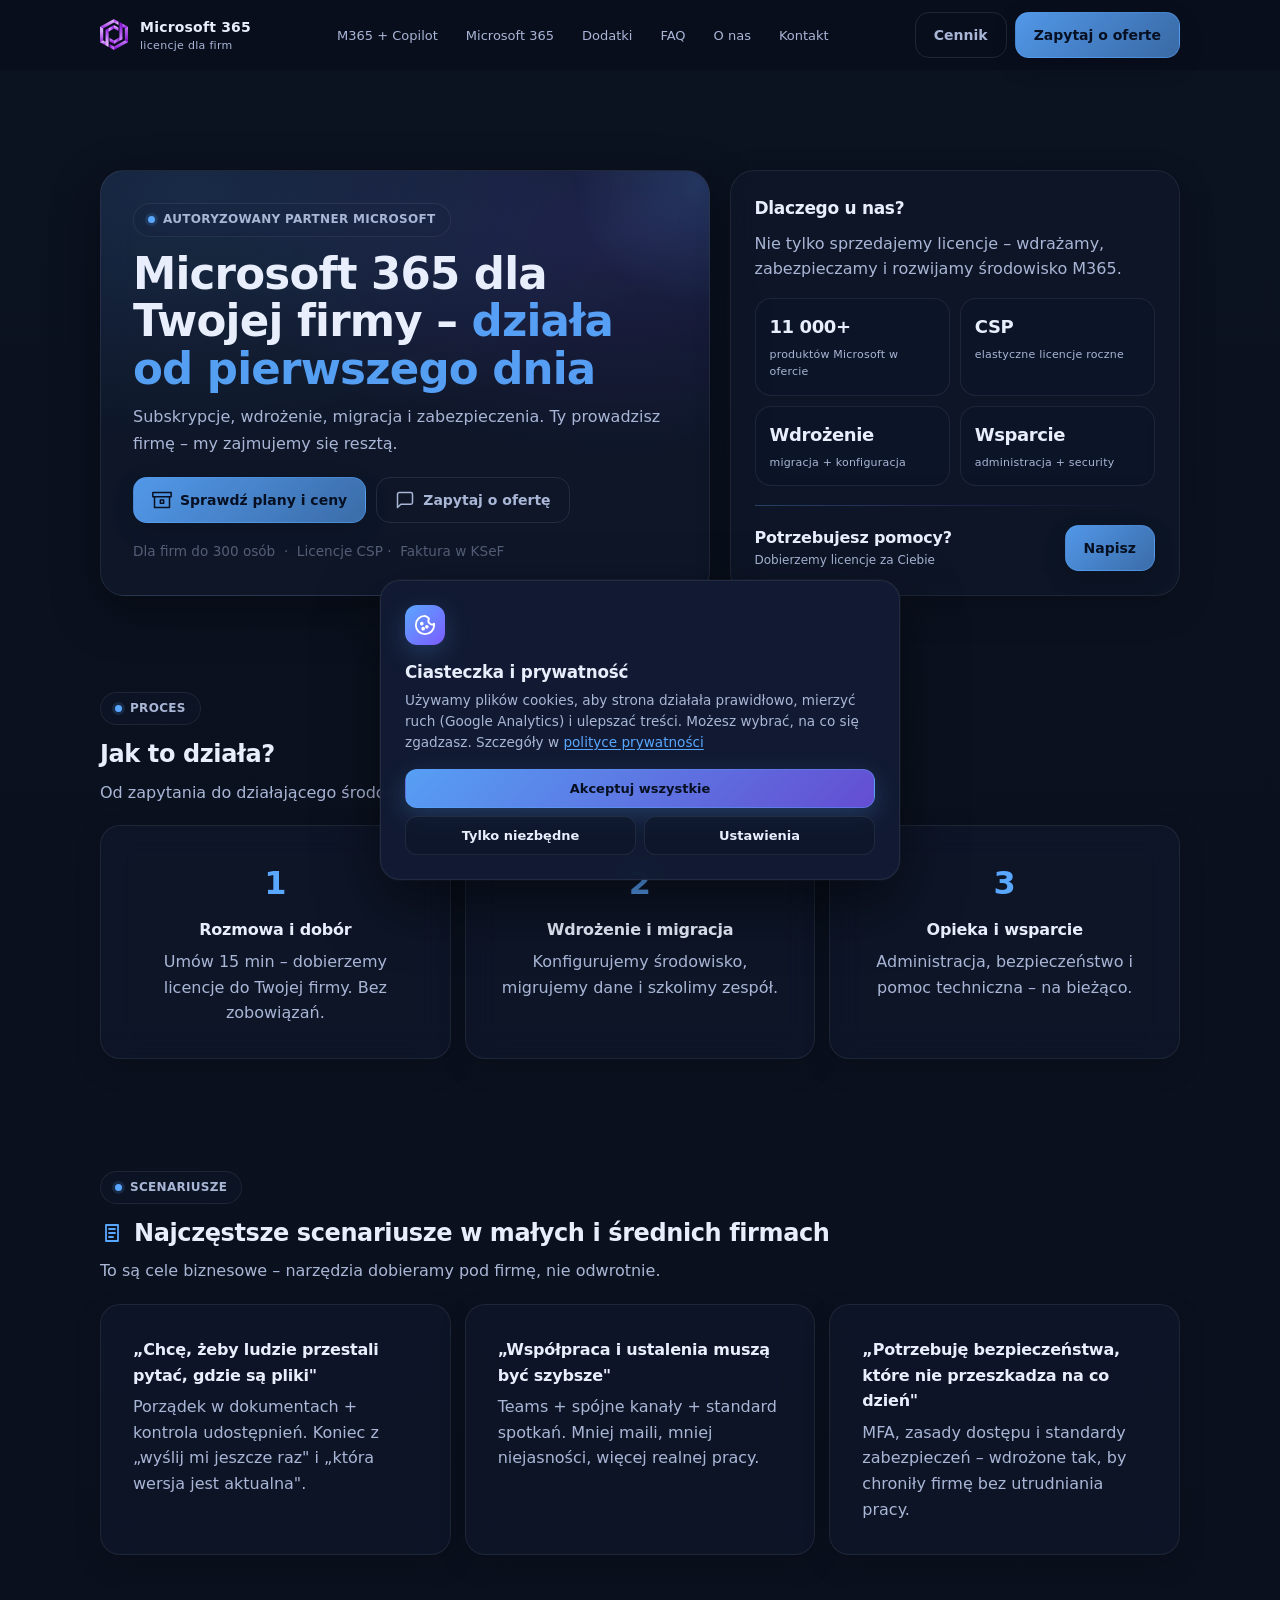
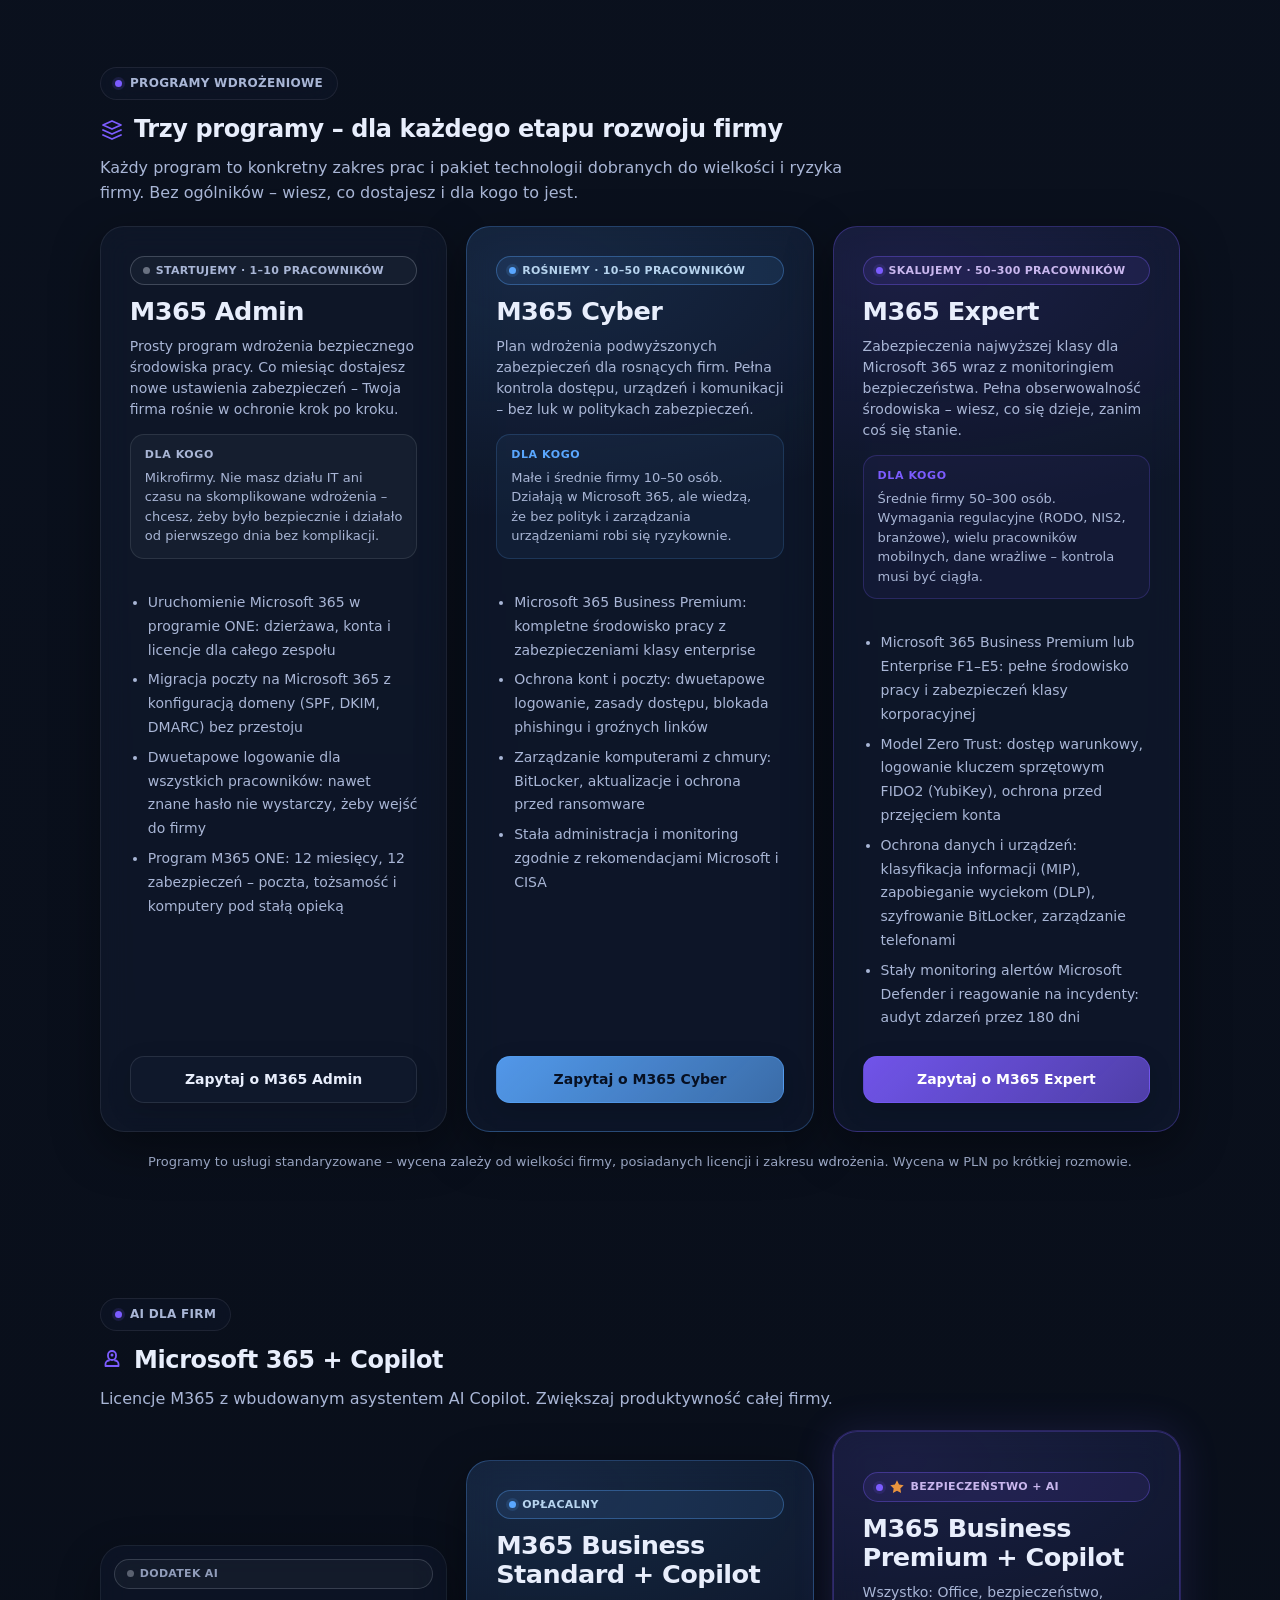
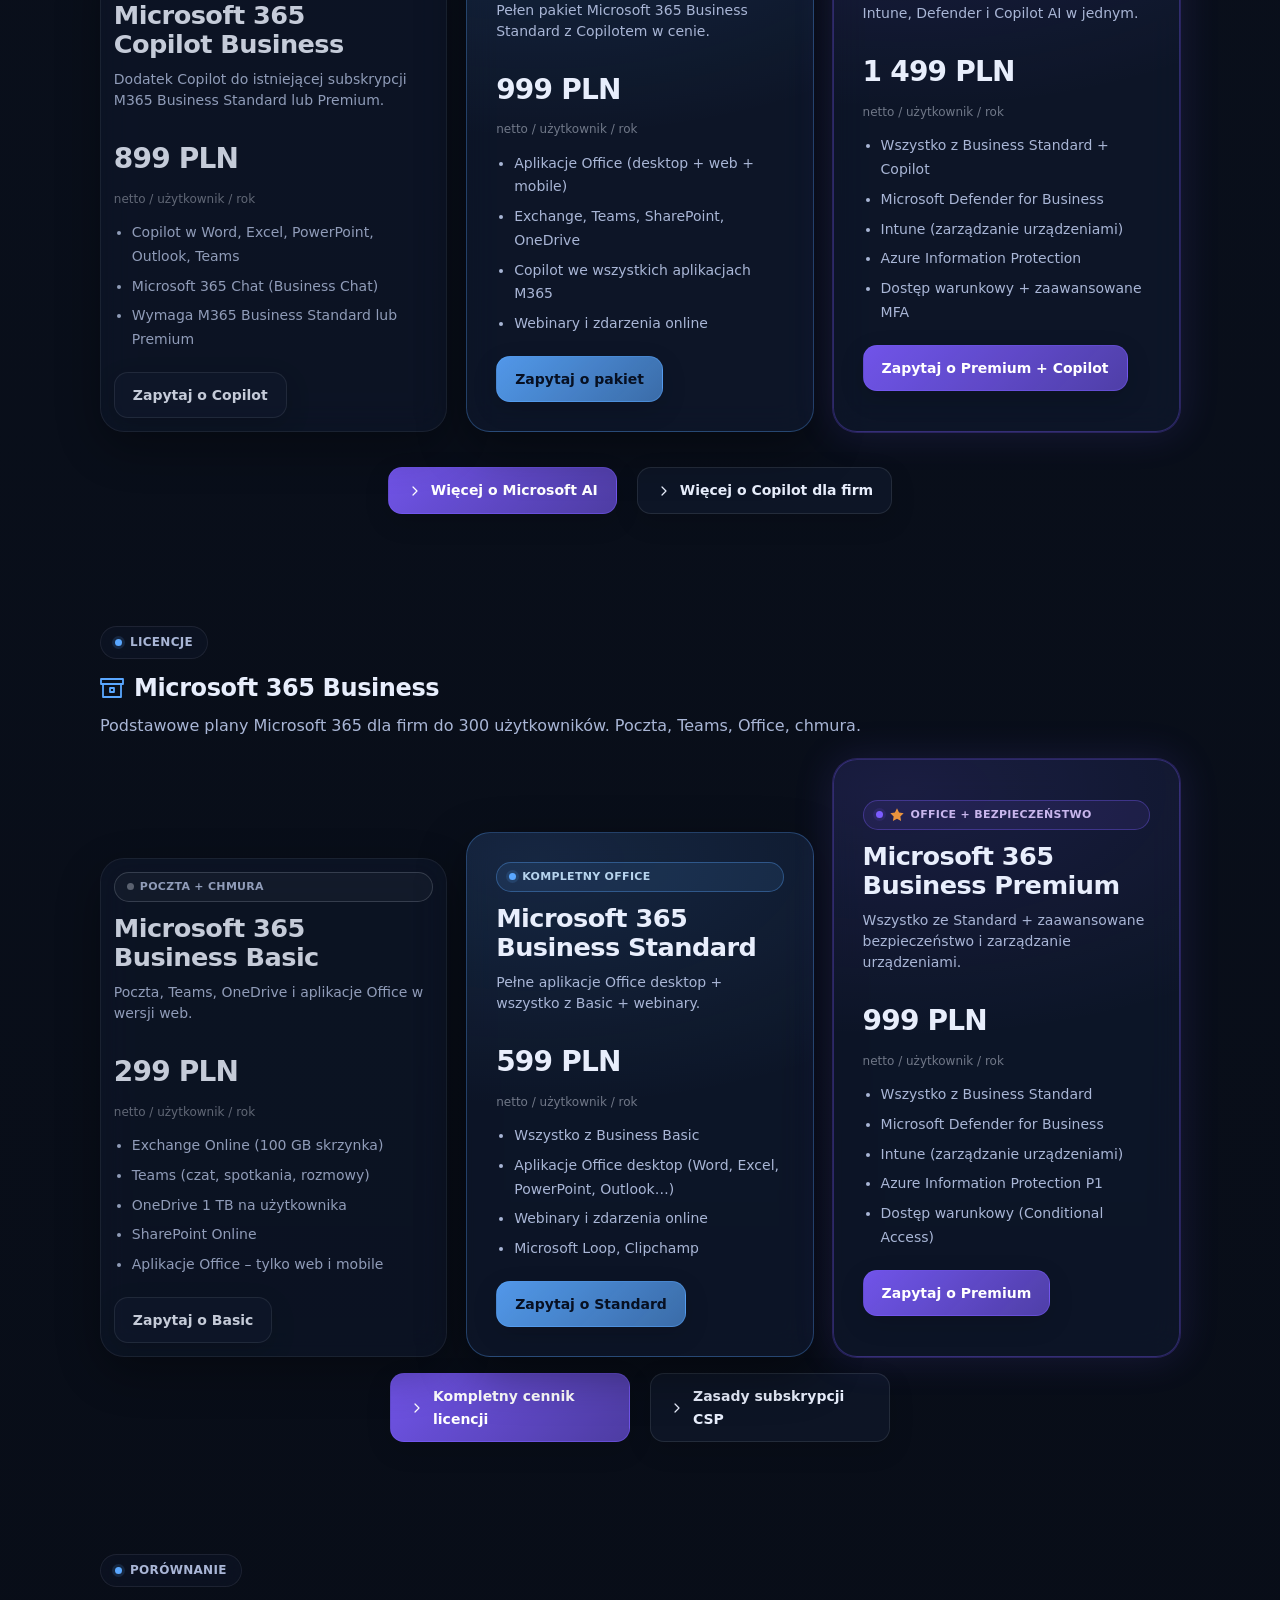
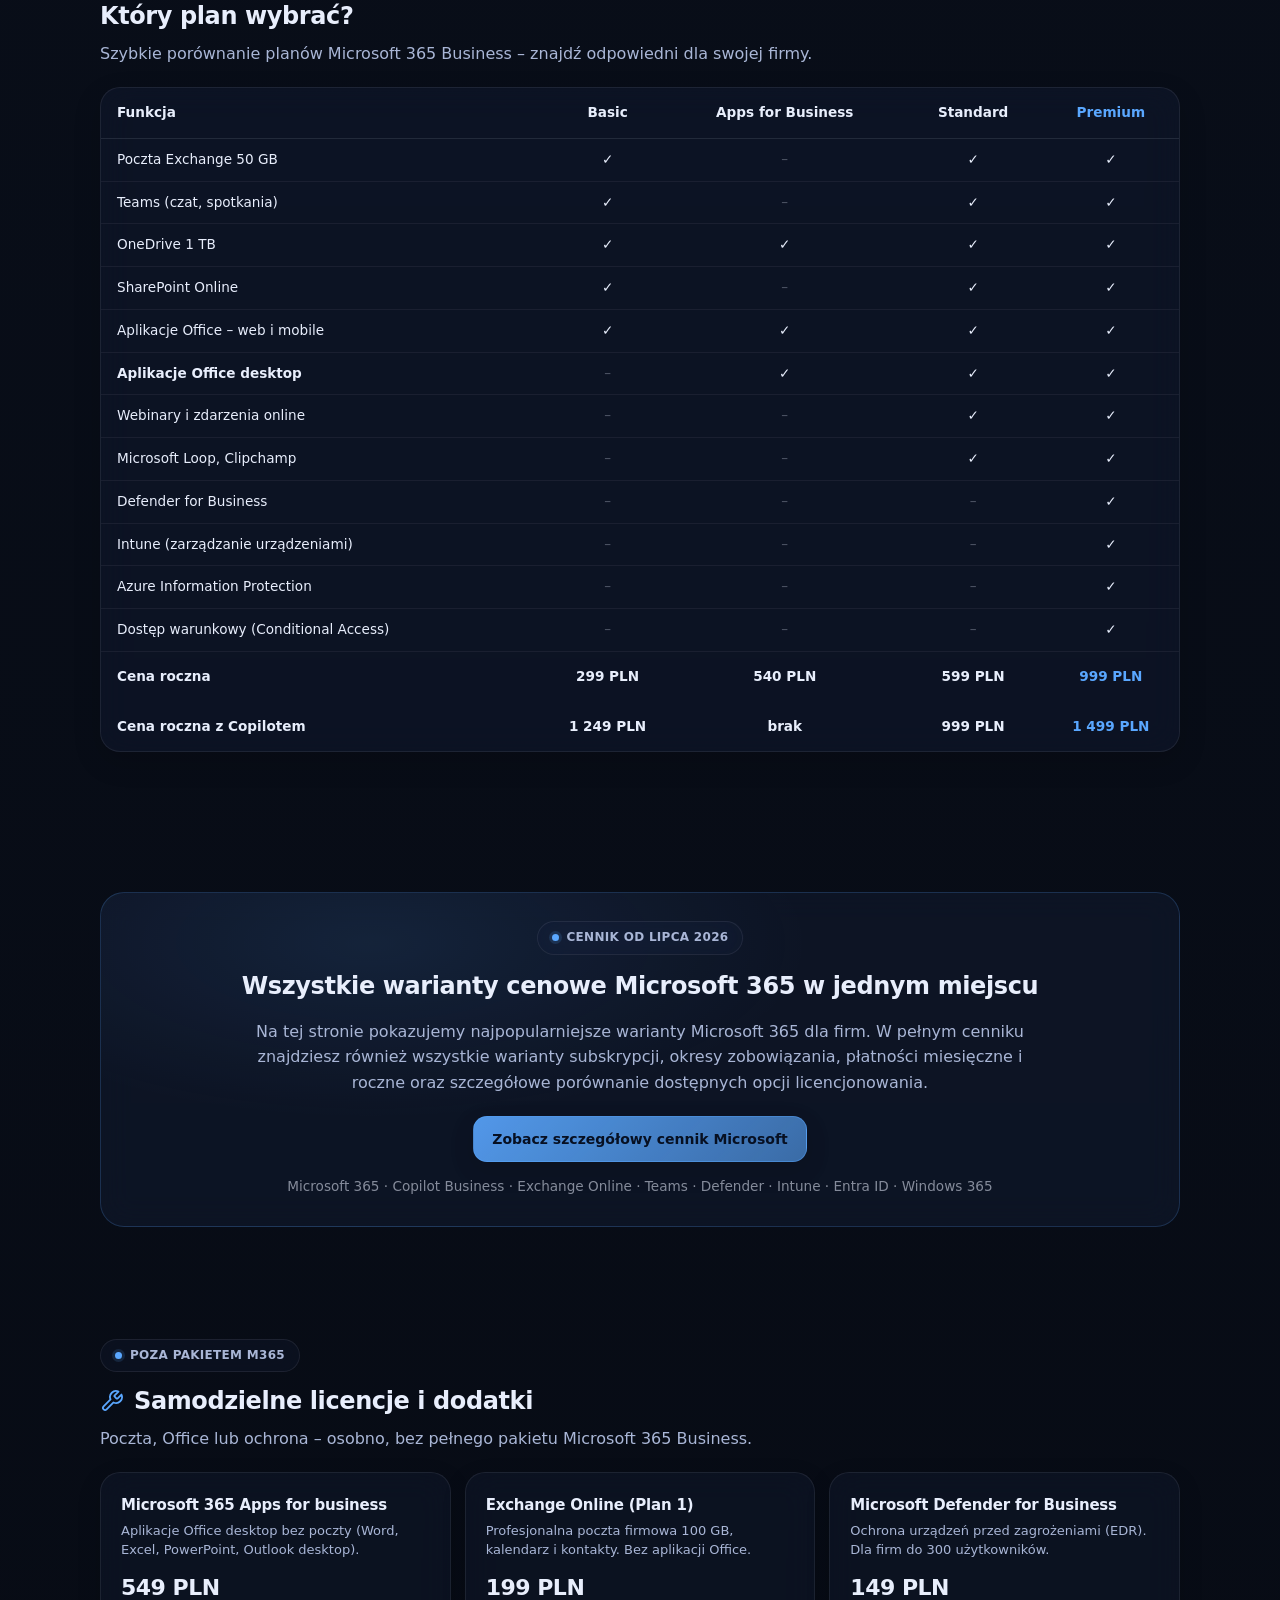
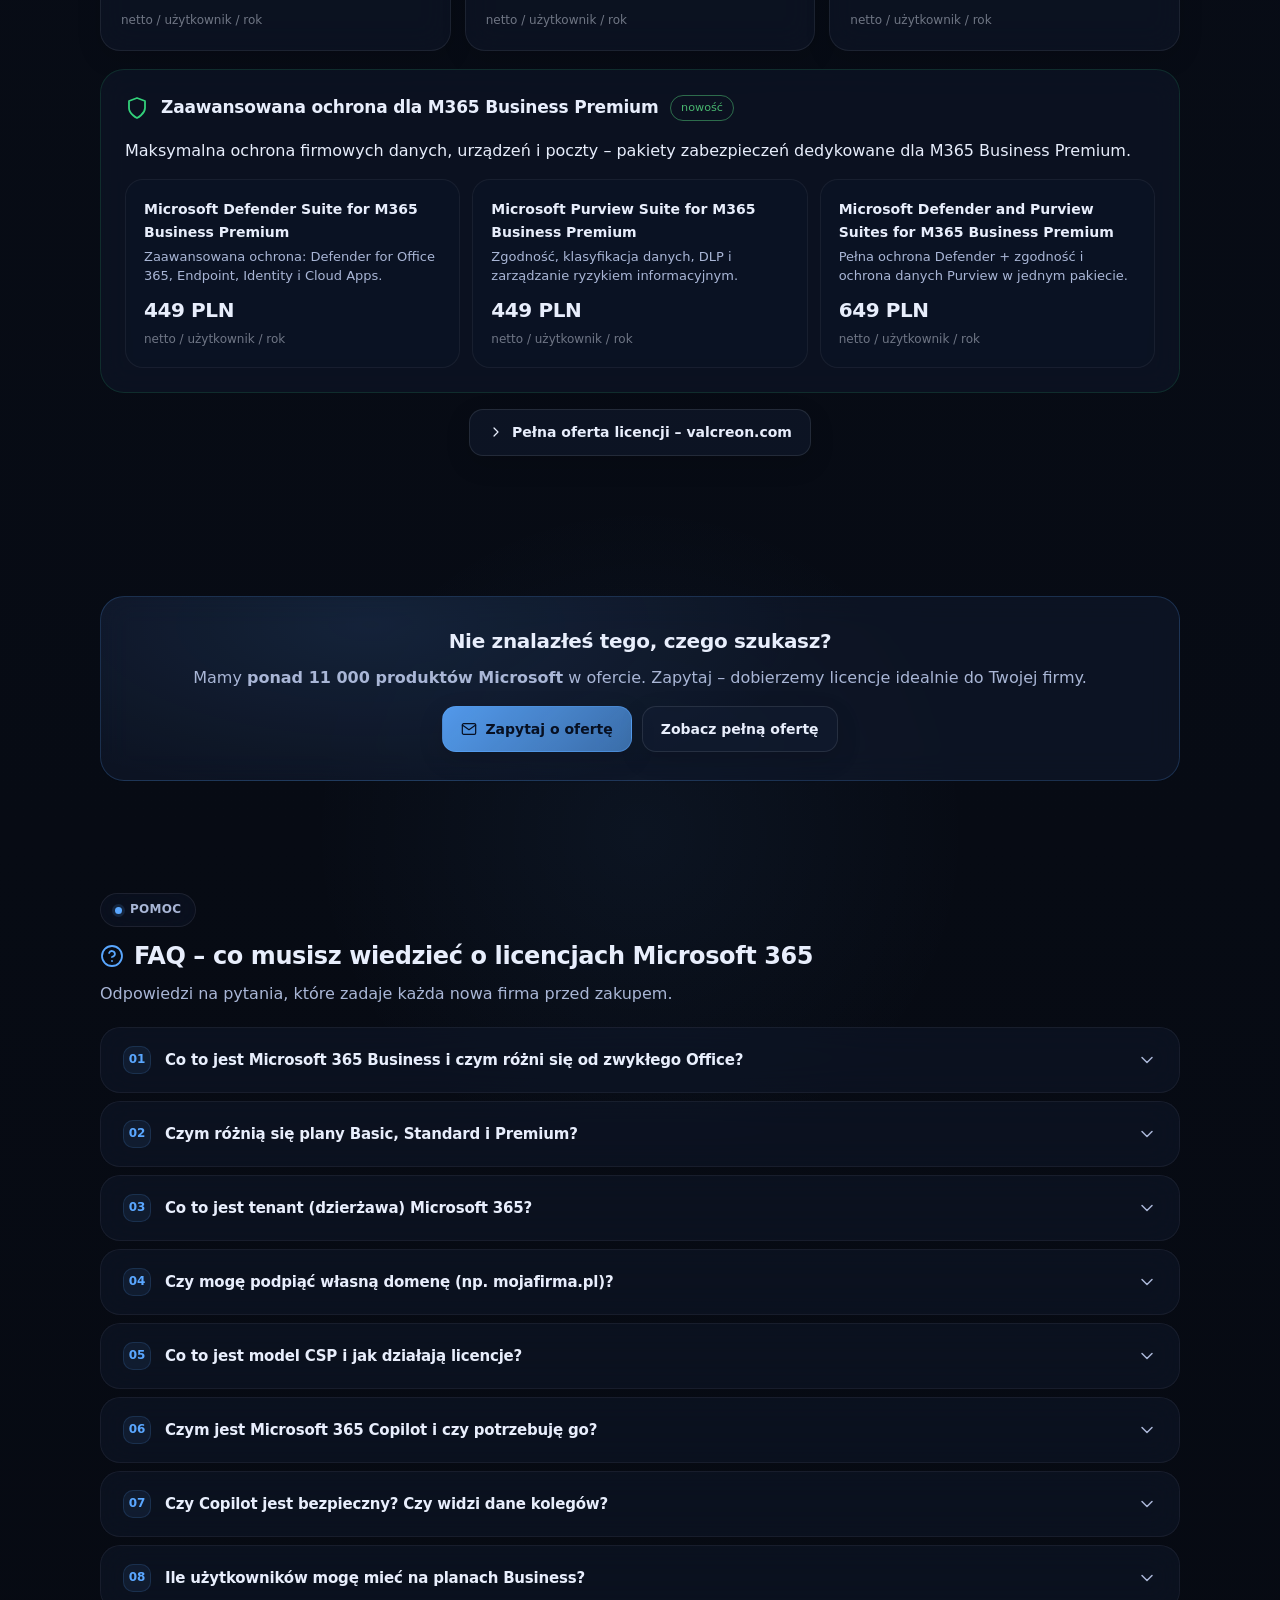
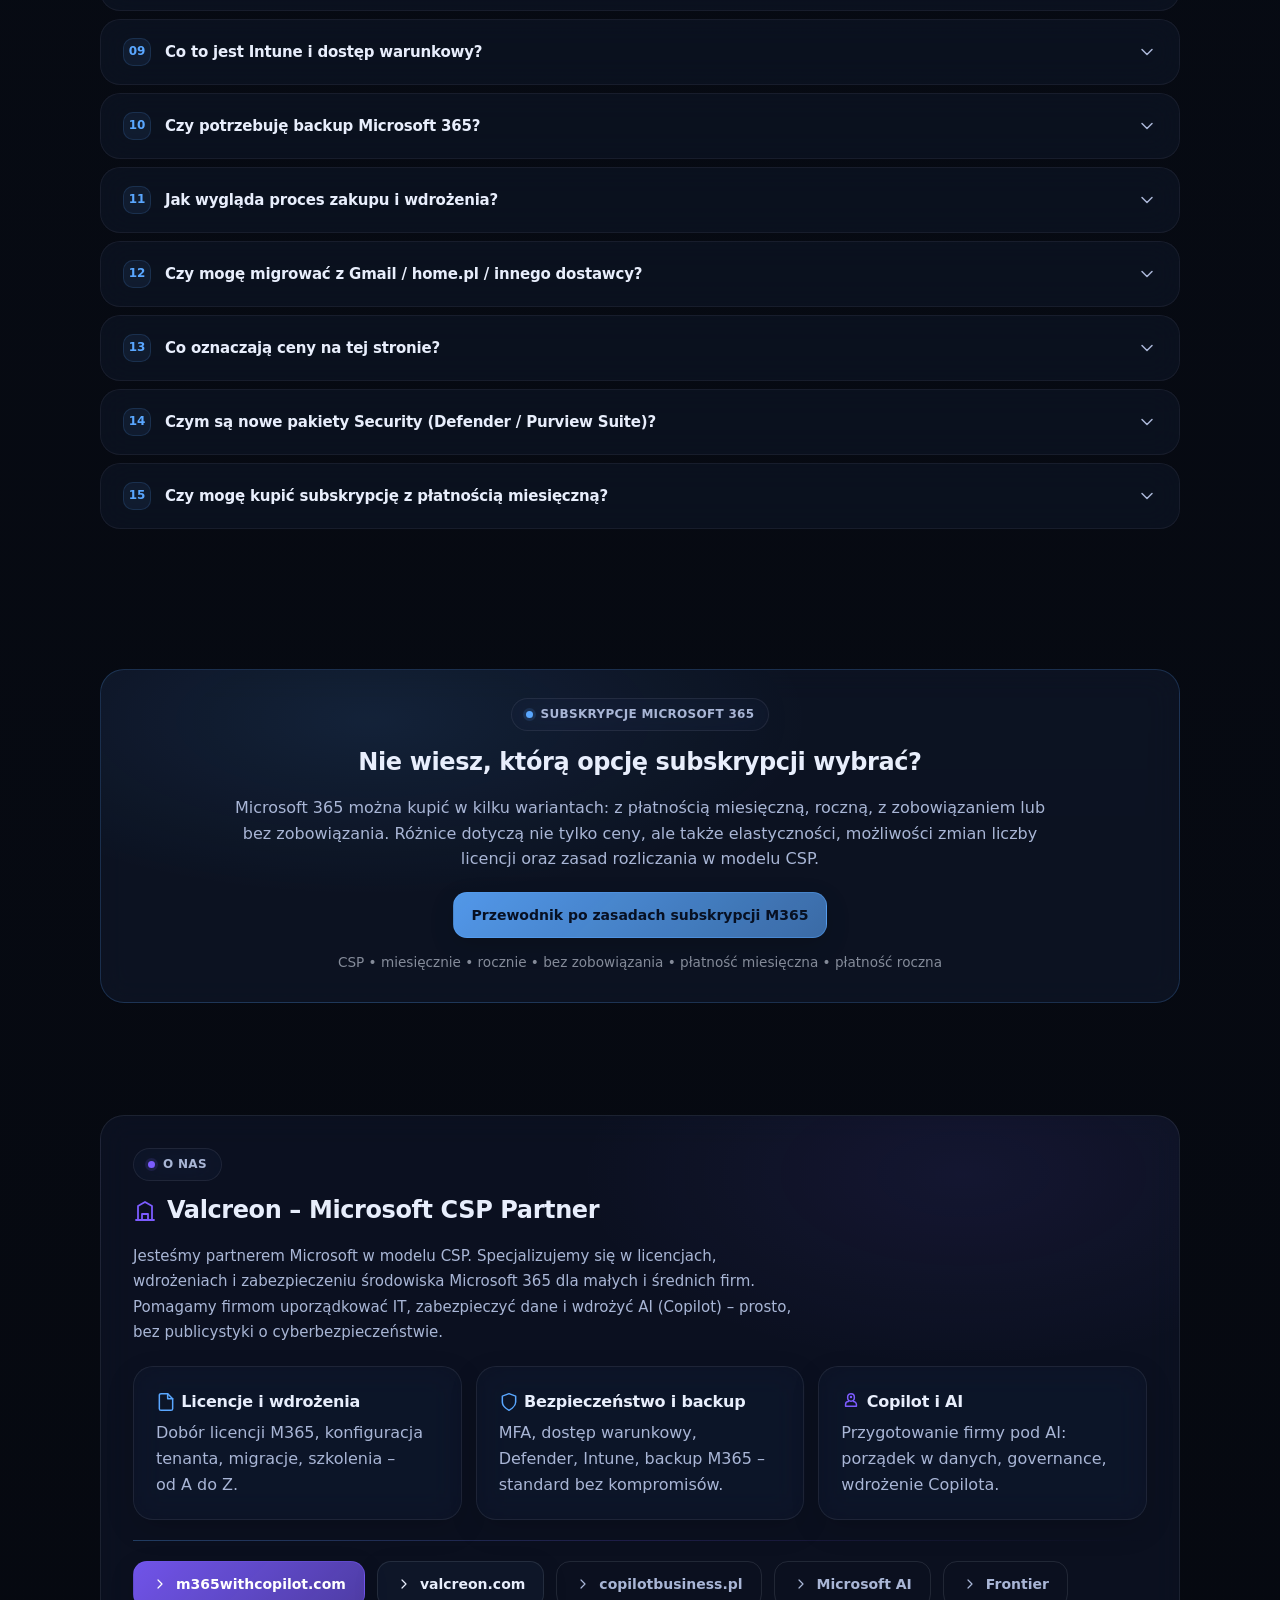
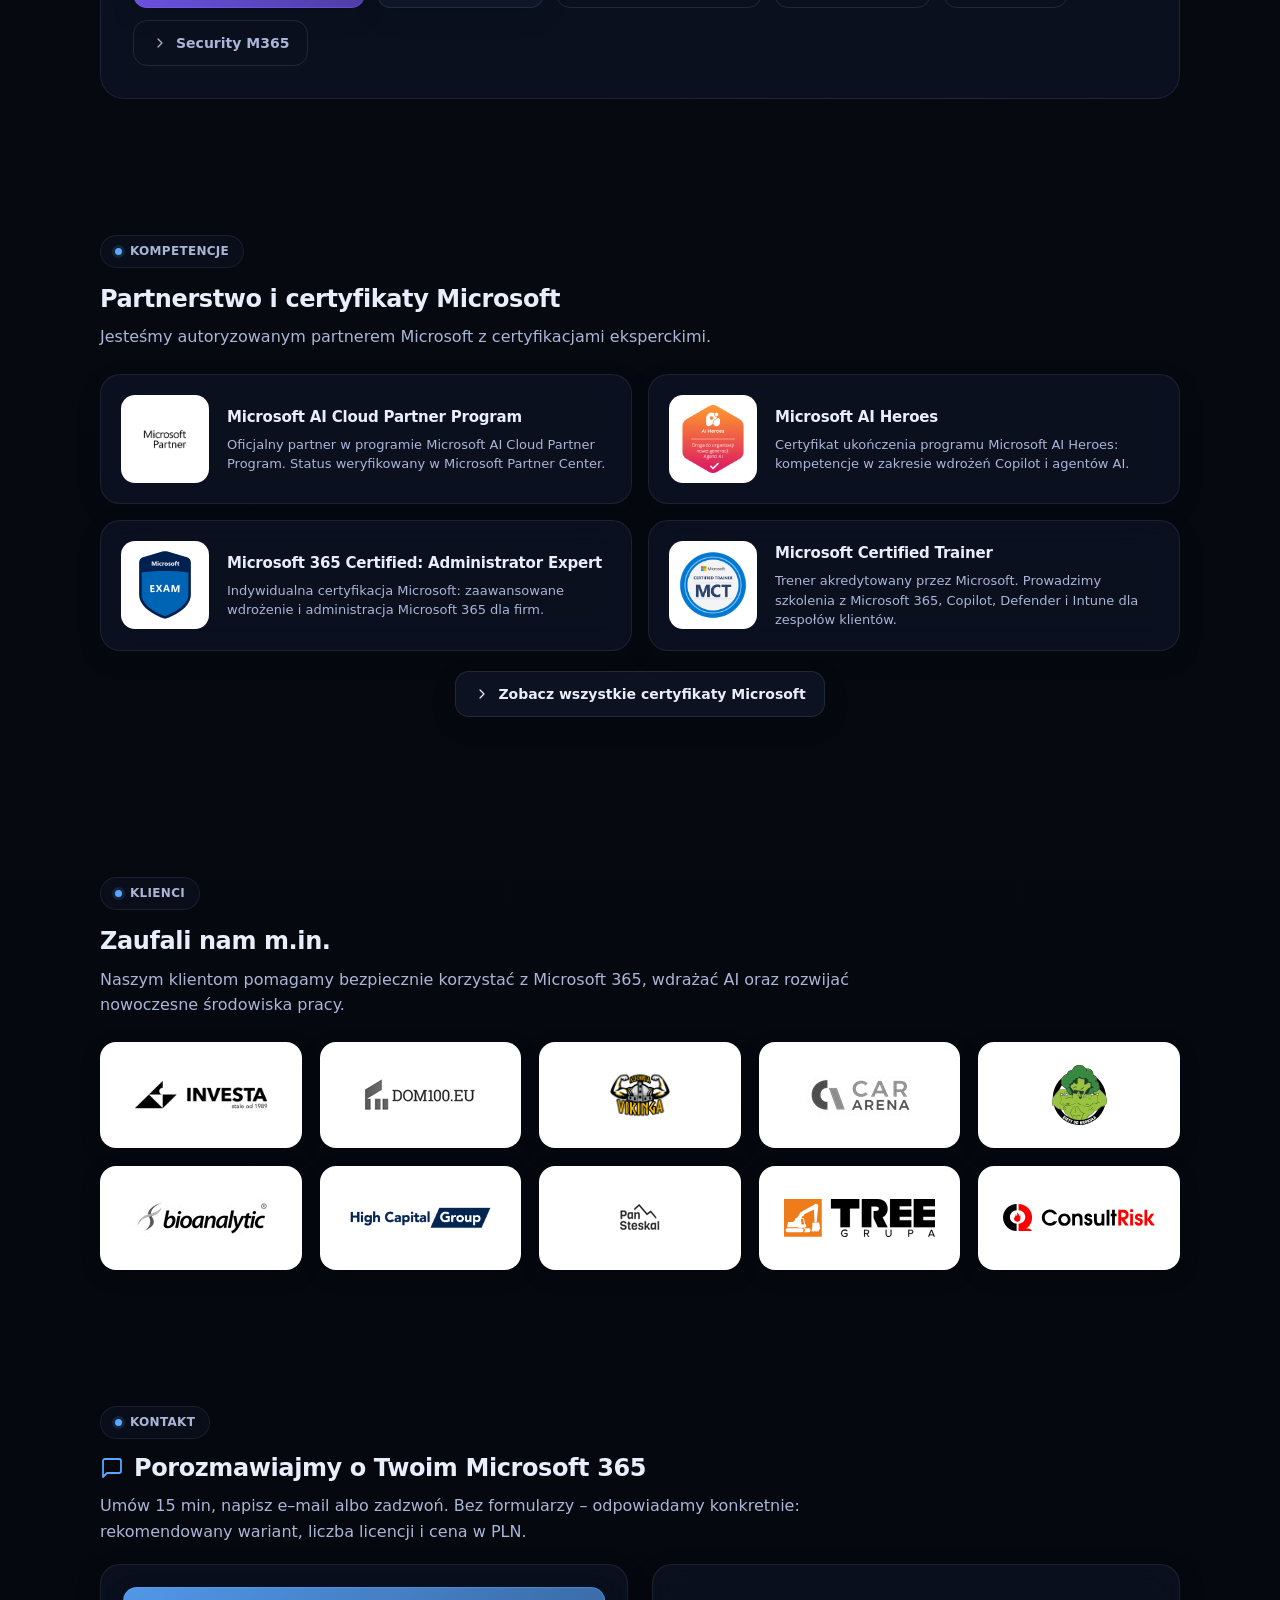
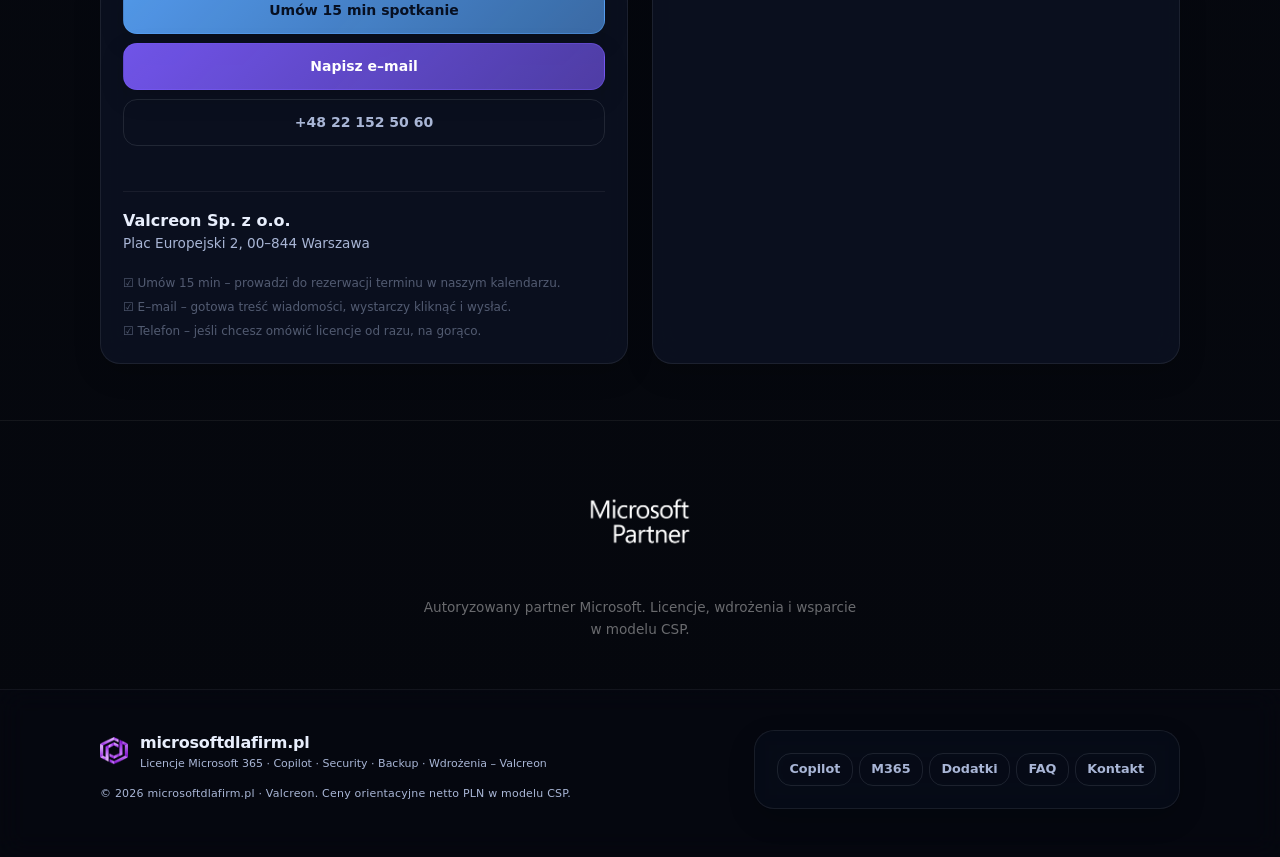
==== commit 6880f0f4: "Update index.html" ====
--- a/index.html
+++ b/index.html
@@ -245,7 +245,7 @@
 <!-- KARTA 1 M365 Admin — NEUTRAL/GOOD -->
 <div class="priceCard" style="padding:1.8rem; display:flex; flex-direction:column;">
 <div class="badge neutral"><span class="dot" style="background:rgba(232,238,252,.40);box-shadow:none;"></span> STARTUJEMY · 1–10 PRACOWNIKÓW</div>
-<div class="priceName">M365 Admin</div>
+<div class="priceName"><span>M365 Admin</span></div>
 <p class="priceDesc">Prosty program wdrożenia bezpiecznego środowiska pracy. Co miesiąc dostajesz nowe ustawienia zabezpieczeń – Twoja firma rośnie w ochronie krok po kroku.</p>
 <div style="padding:12px 14px; border-radius:14px; background:rgba(232,238,252,.04); border:1px solid rgba(232,238,252,.10); font-size:13px; color:var(--muted); line-height:1.5; margin:0 0 14px;">
 <strong style="display:block; margin-bottom:4px; font-size:11px; text-transform:uppercase; letter-spacing:0.6px; font-weight:700; color:var(--muted);">Dla kogo</strong>
@@ -263,7 +263,7 @@
 <!-- KARTA 2 M365 Cyber — FEATURED (cyjan) = BETTER -->
 <div class="priceCard featured" style="padding:1.8rem; display:flex; flex-direction:column;">
 <div class="badge"><span class="dot" aria-hidden="true"></span> ROŚNIEMY · 10–50 PRACOWNIKÓW</div>
-<div class="priceName">M365 Cyber</div>
+<div class="priceName"><span>M365 Cyber</span></div>
 <p class="priceDesc">Plan wdrożenia podwyższonych zabezpieczeń dla rosnących firm. Pełna kontrola dostępu, urządzeń i komunikacji – bez luk w politykach zabezpieczeń.</p>
 <div style="padding:12px 14px; border-radius:14px; background:rgba(90,167,255,.06); border:1px solid rgba(90,167,255,.18); font-size:13px; color:var(--muted); line-height:1.5; margin:0 0 14px;">
 <strong style="display:block; margin-bottom:4px; font-size:11px; text-transform:uppercase; letter-spacing:0.6px; font-weight:700; color:var(--accent);">Dla kogo</strong>
@@ -281,7 +281,7 @@
 <!-- KARTA 3 M365 Expert — FEATURED-PURPLE (fiolet) = BEST -->
 <div class="priceCard featured-purple" style="padding:1.8rem; display:flex; flex-direction:column;">
 <div class="badge purple"><span class="dot" style="background:var(--accent2);box-shadow:0 0 0 3px rgba(124,92,255,.12);"></span> SKALUJEMY · 50–300 PRACOWNIKÓW</div>
-<div class="priceName">M365 Expert</div>
+<div class="priceName"><span>M365 Expert</span></div>
 <p class="priceDesc">Zabezpieczenia najwyższej klasy dla Microsoft 365 wraz z monitoringiem bezpieczeństwa. Pełna obserwowalność środowiska – wiesz, co się dzieje, zanim coś się stanie.</p>
 <div style="padding:12px 14px; border-radius:14px; background:rgba(124,92,255,.06); border:1px solid rgba(124,92,255,.22); font-size:13px; color:var(--muted); line-height:1.5; margin:0 0 14px;">
 <strong style="display:block; margin-bottom:4px; font-size:11px; text-transform:uppercase; letter-spacing:0.6px; font-weight:700; color:var(--accent2);">Dla kogo</strong>
@@ -314,7 +314,7 @@
 <!-- KARTA 1 — najmniejsza (Copilot dodatek) — NEUTRAL/GOOD -->
 <div class="priceCard" style="opacity:0.85; padding:0.8rem; display:flex; flex-direction:column;">
 <div class="badge neutral"><span class="dot" style="background:rgba(232,238,252,.40);box-shadow:none;"></span> DODATEK AI</div>
-<div class="priceName">Microsoft 365 Copilot Business</div>
+<div class="priceName"><span>Microsoft 365</span> <span>Copilot Business</span></div>
 <p class="priceDesc">Dodatek Copilot do istniejącej subskrypcji M365 Business Standard lub Premium.</p>
 <div style="margin-top:auto;">
 <div class="price">899 PLN</div>
@@ -365,9 +365,10 @@
 </div>
 </div>
 
-</div>
-<div style="margin-top:16px;text-align:center;">
-<a class="btn accent2" href="https://m365withcopilot.com" target="_blank" rel="noopener"><span class="ico ico-sm"><svg viewBox="0 0 24 24"><polyline points="9 18 15 12 9 6"/></svg></span> Więcej o Copilot dla firm – m365withcopilot.com</a>
+<div style="grid-column:1/-1;width:100%;margin-top:16px;display:flex;align-items:center;justify-content:center;gap:20px;flex-wrap:wrap;">
+<a class="btn accent2" href="https://microsoftai.pl" target="_blank" rel="noopener"><span class="ico ico-sm"><svg viewBox="0 0 24 24"><polyline points="9 18 15 12 9 6"/></svg></span> Więcej o Microsoft AI</a>
+<a class="btn" href="https://m365withcopilot.com" target="_blank" rel="noopener"><span class="ico ico-sm"><svg viewBox="0 0 24 24"><polyline points="9 18 15 12 9 6"/></svg></span> Więcej o Copilot dla firm</a>
+</div>
 </div>
 </div></section>
 
@@ -383,7 +384,7 @@
 <!-- KARTA 1 — najmniejsza (Basic) — NEUTRAL/GOOD -->
 <div class="priceCard" style="opacity:0.85; padding:0.8rem; display:flex; flex-direction:column;">
 <div class="badge neutral"><span class="dot" style="background:rgba(232,238,252,.40);box-shadow:none;"></span> POCZTA + CHMURA</div>
-<div class="priceName">Microsoft 365 Business Basic</div>
+<div class="priceName"><span>Microsoft 365</span> <span>Business Basic</span></div>
 <p class="priceDesc">Poczta, Teams, OneDrive i aplikacje Office w wersji web.</p>
 <div style="margin-top:auto;">
 <div class="price">299 PLN</div>
@@ -402,7 +403,7 @@
 <!-- KARTA 2 — średnia (Standard) — FEATURED CYJAN = BETTER -->
 <div class="priceCard featured" style="padding:1.8rem; display:flex; flex-direction:column;">
 <div class="badge"><span class="dot" aria-hidden="true"></span> KOMPLETNY OFFICE</div>
-<div class="priceName">Microsoft 365 Business Standard</div>
+<div class="priceName"><span>Microsoft 365</span> <span>Business Standard</span></div>
 <p class="priceDesc">Pełne aplikacje Office desktop + wszystko z Basic + webinary.</p>
 <div style="margin-top:auto;">
 <div class="price">599 PLN</div>
@@ -420,7 +421,7 @@
 <!-- KARTA 3 — największa (Premium) — FEATURED-PURPLE FIOLET = BEST -->
 <div class="priceCard featured-purple" style="padding:2.5rem 1.8rem; display:flex; flex-direction:column; box-shadow:0 0 40px rgba(124,92,255,.15), 0 0 0 1px rgba(124,92,255,.25);">
 <div class="badge purple"><span class="dot" style="background:var(--accent2);box-shadow:0 0 0 3px rgba(124,92,255,.12);"></span><span class="ico ico-sm" style="color:rgba(255,160,60,.9)"><svg viewBox="0 0 24 24"><polygon points="12 2 15.09 8.26 22 9.27 17 14.14 18.18 21.02 12 17.77 5.82 21.02 7 14.14 2 9.27 8.91 8.26 12 2" fill="currentColor" stroke="none"/></svg></span> OFFICE + BEZPIECZEŃSTWO</div>
-<div class="priceName">Microsoft 365 Business Premium</div>
+<div class="priceName"><span>Microsoft 365</span> <span>Business Premium</span></div>
 <p class="priceDesc">Wszystko ze Standard + zaawansowane bezpieczeństwo i zarządzanie urządzeniami.</p>
 <div style="margin-top:auto;">
 <div class="price">999 PLN</div>
@@ -435,11 +436,14 @@
 <a class="btn accent2" style="margin-top:auto;" href="mailto:msp@valcreon.com?subject=Zapytanie%20%E2%80%93%20M365%20Business%20Premium&body=Dzie%C5%84%20dobry%2C%0A%0AInteresuje%20mnie%20Microsoft%20365%20Business%20Premium.%0A%0ALiczba%20u%C5%BCytkownik%C3%B3w%3A%20%0A%0A">Zapytaj o Premium</a>
 </div>
 </div>
-
-</div>
-<div style="margin-top:16px;text-align:center;">
-<a class="btn" href="https://valcreon.com" target="_blank" rel="noopener"><span class="ico ico-sm"><svg viewBox="0 0 24 24"><polyline points="9 18 15 12 9 6"/></svg></span> Więcej o licencjach M365 – valcreon.com</a>
-</div>
+</div>
+
+<div style="grid-column:1/-1;width:100%;margin-top:16px;display:flex;align-items:center;justify-content:center;gap:20px;flex-wrap:wrap;">
+<a class="btn accent2" style="width:240px;flex:0 0 240px;" href="https://microsoft365.com.pl/cennik.html" target="_blank" rel="noopener"><span class="ico ico-sm"><svg viewBox="0 0 24 24"><polyline points="9 18 15 12 9 6"/></svg></span> Kompletny cennik licencji</a>
+<a class="btn" style="width:240px;flex:0 0 240px;" href="https://microsoft365.com.pl/subskrypcja.html" target="_blank" rel="noopener"><span class="ico ico-sm"><svg viewBox="0 0 24 24"><polyline points="9 18 15 12 9 6"/></svg></span> Zasady subskrypcji CSP</a>
+</div>
+</div>
+
 </div></section>
 
 <!-- PORÓWNANIE -->
--- a/style.css
+++ b/style.css
@@ -215,7 +215,8 @@
 }
 .badge.purple{border-color:rgba(124,92,255,.35);color:rgba(220,200,255,.90);background:rgba(124,92,255,.10);}
 .badge.neutral{border-color:rgba(232,238,252,.20);color:var(--muted);background:rgba(232,238,252,.04);}
-.priceName{font-size:17px;font-weight:800;letter-spacing:-.3px;margin:0 0 6px;}
+.priceName{font-size:clamp(22px,2vw,27px);line-height:1.14;font-weight:850;letter-spacing:-.55px;margin:0 0 10px;overflow-wrap:normal;word-break:normal;}
+.priceName span{display:inline-block;max-width:100%;}
 .priceDesc{margin:0 0 14px;color:var(--muted);font-size:14px;line-height:1.5;}
 .price{font-size:28px;font-weight:900;letter-spacing:-.8px;margin:12px 0;}
 .price small{font-size:11px;color:var(--muted);font-weight:500;letter-spacing:.2px;}
@@ -223,6 +224,7 @@
 .bullets li{margin:6px 0;}
 .priceCard .btn{margin-top:auto;}
 
+@media(max-width:480px){.priceName{font-size:22px;line-height:1.16;}.priceName span{display:inline;}}
 /* --- Addon cards --- */
 .addonGrid{display:grid;grid-template-columns:repeat(3,1fr);gap:14px;margin-top:18px;}
 .addonCard{
@@ -425,3 +427,9 @@
 @media(min-width:1180px){#partnerstwo{padding:80px 0}}
 @media(max-width:480px){#partnerstwo{padding:44px 0}#partnerstwo .proofItem{padding:14px;gap:12px;flex-direction:row}#partnerstwo .proofLogo{width:64px;height:64px;padding:8px;border-radius:12px}#partnerstwo .proofBody h3{font-size:14px}#partnerstwo .proofBody p{font-size:12px}}
 /* ================= KONIEC #partnerstwo ================= */
+@media(max-width:480px){#cennik .bigCta{text-align:left;padding:20px;}#cennik .bigCta h2{text-align:left;}#cennik .bigCta p{text-align:left;margin:14px 0 20px!important;}#cennik .bigCta .row{justify-content:flex-start!important;}#cennik .bigCta .btn{width:100%;}#cennik .bigCta>div:last-child{text-align:left;}}
+@media(max-width:480px){.priceCard .btn,.addonCard .btn,.secItem .btn,.card .btn{width:100%;max-width:none;justify-content:center;}}
+.productLinks{grid-column:1/-1;width:100%;margin-top:16px;display:flex;align-items:center;justify-content:center;gap:20px;flex-wrap:wrap;}
+.productLinks .btn{width:250px!important;flex:0 0 250px;}
+@media(max-width:480px){.productLinks{gap:12px;}.productLinks .btn{width:100%!important;flex:0 0 100%;}}
+@media(max-width:480px){#pakiety .priceCard{padding:20px!important;border-radius:20px;}#pakiety .badge{width:auto;max-width:100%;align-self:flex-start;margin-bottom:14px;padding:6px 10px;font-size:10px;}#pakiety .priceName{font-size:24px;line-height:1.12;margin-bottom:10px;}#pakiety .priceDesc{font-size:14px;line-height:1.55;margin-bottom:12px;}#pakiety .priceCard>div[style*="padding:12px 14px"]{padding:12px!important;margin-bottom:12px!important;}#pakiety .bullets{margin:8px 0 16px;padding-left:20px;font-size:14px;line-height:1.55;}#pakiety .bullets li{margin:8px 0;}#pakiety .priceCard .btn{width:100%;margin-top:0!important;min-height:52px;}#pakiety .priceCard .priceDesc{min-height:auto;}}
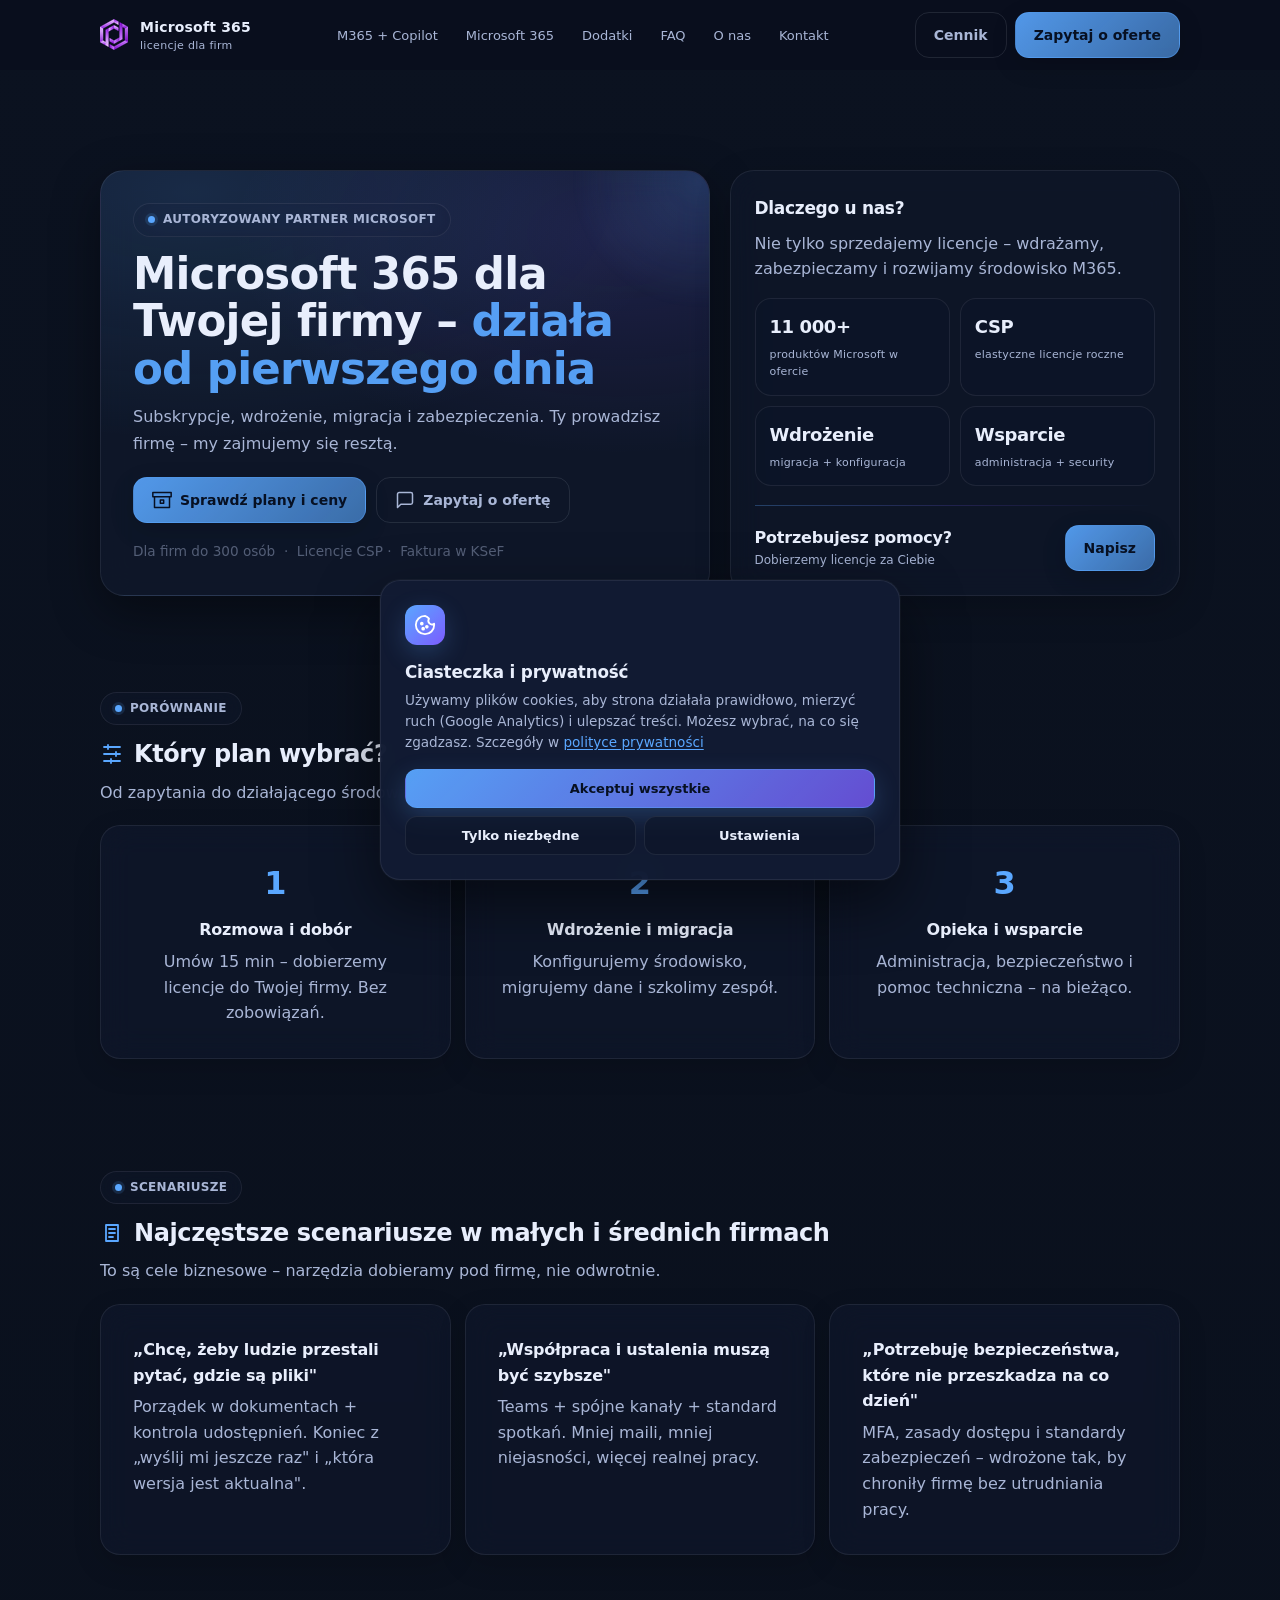
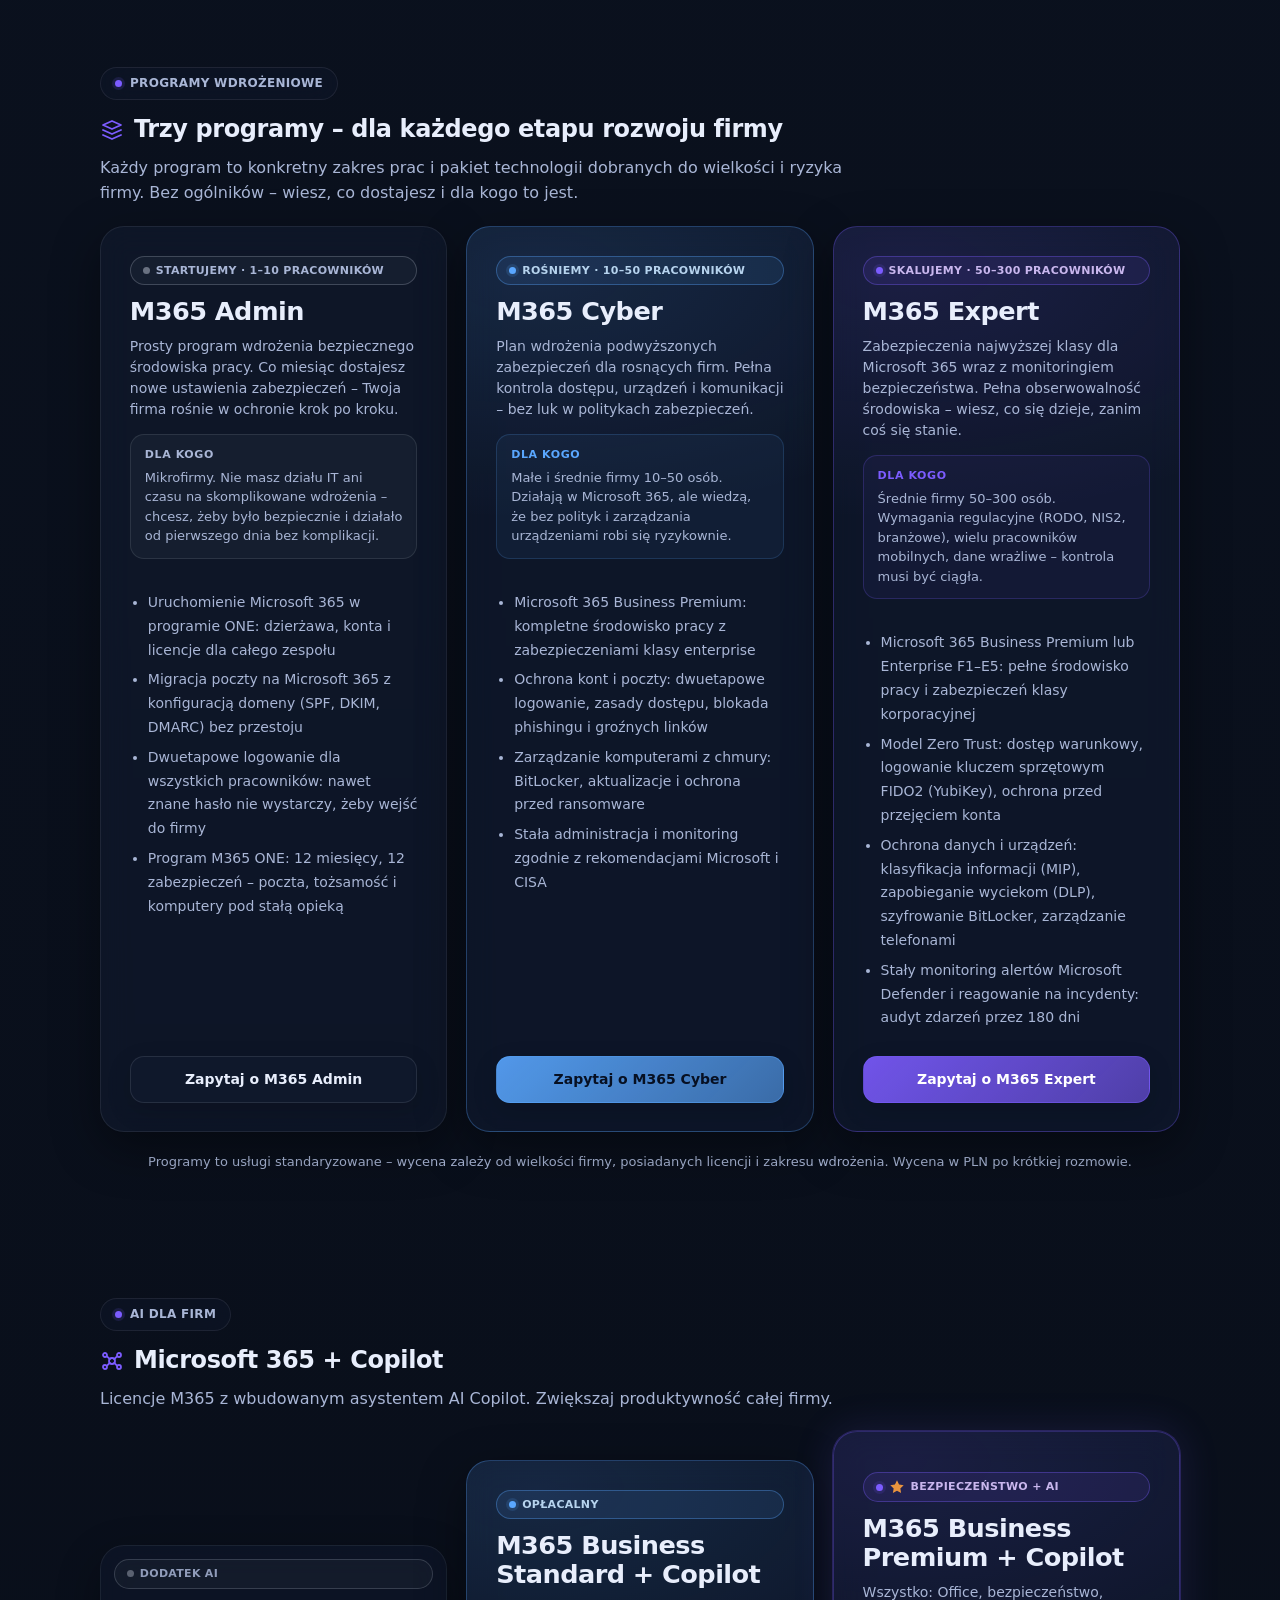
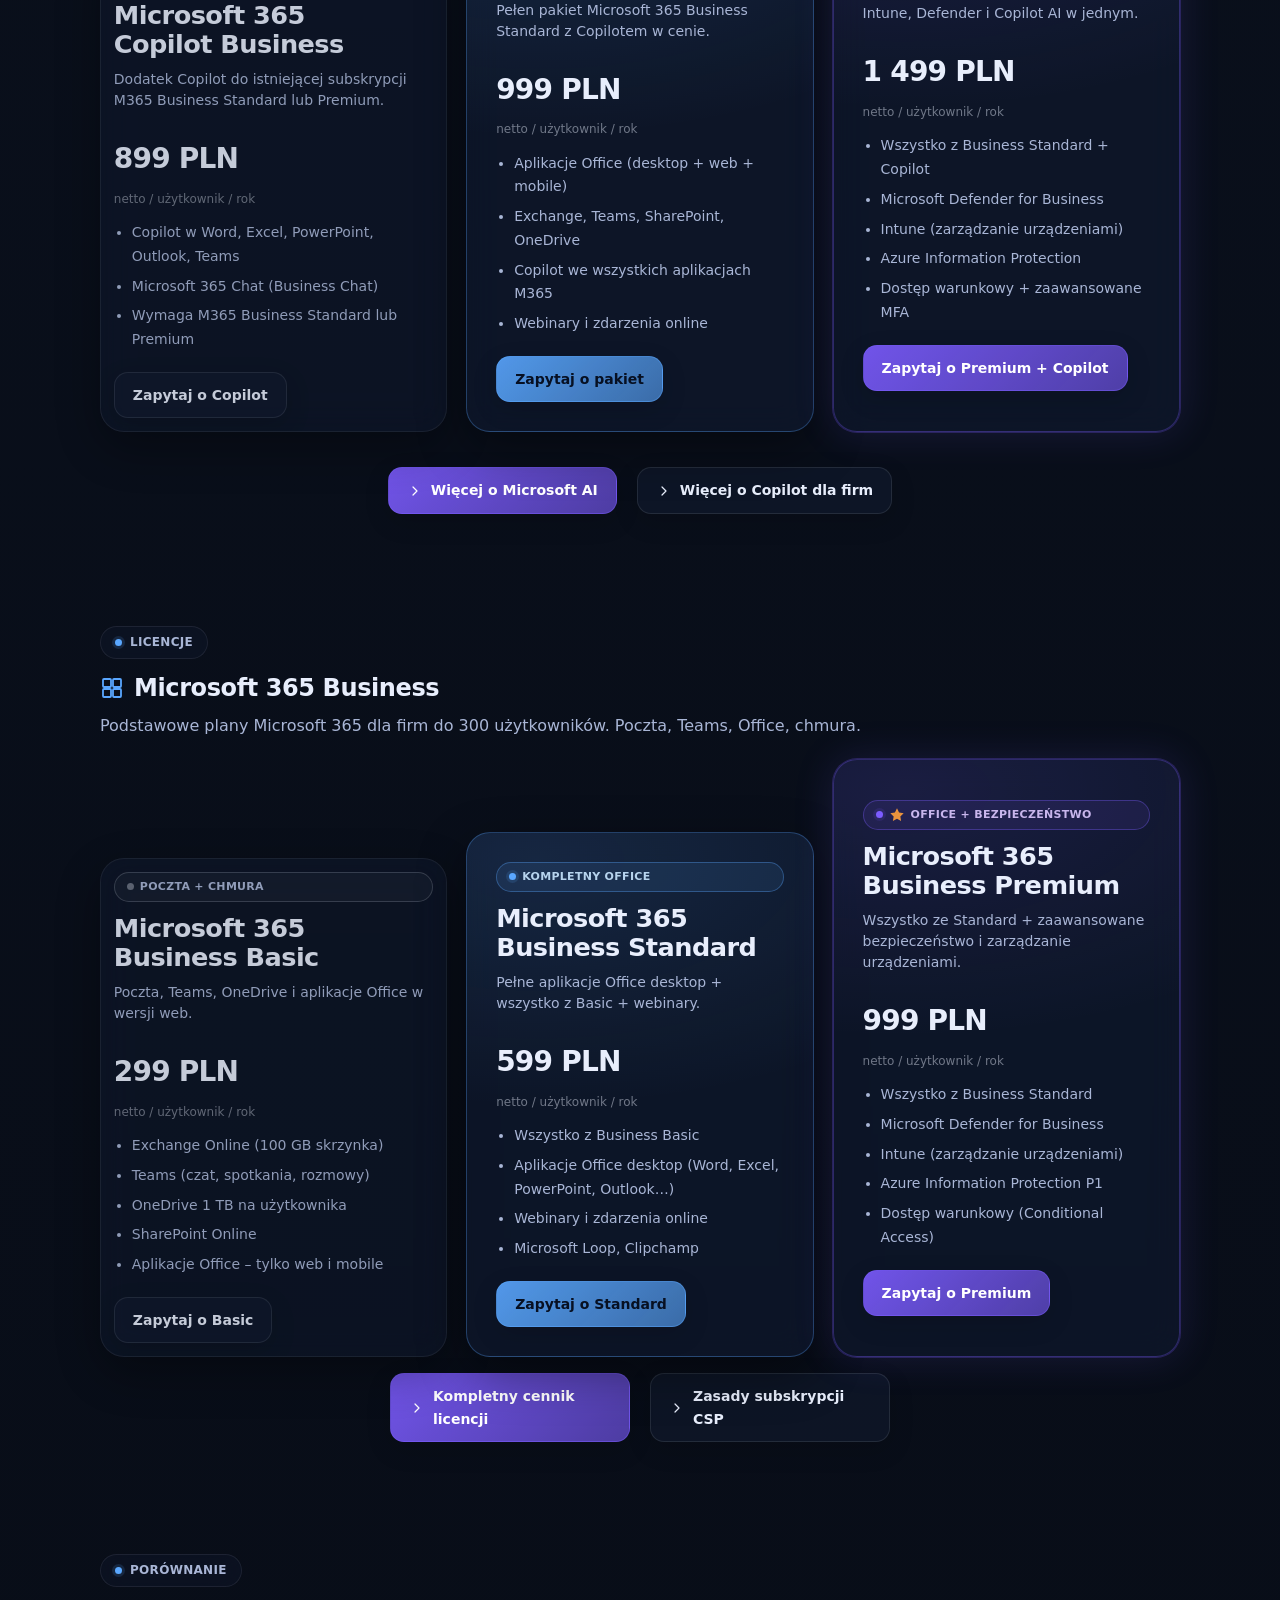
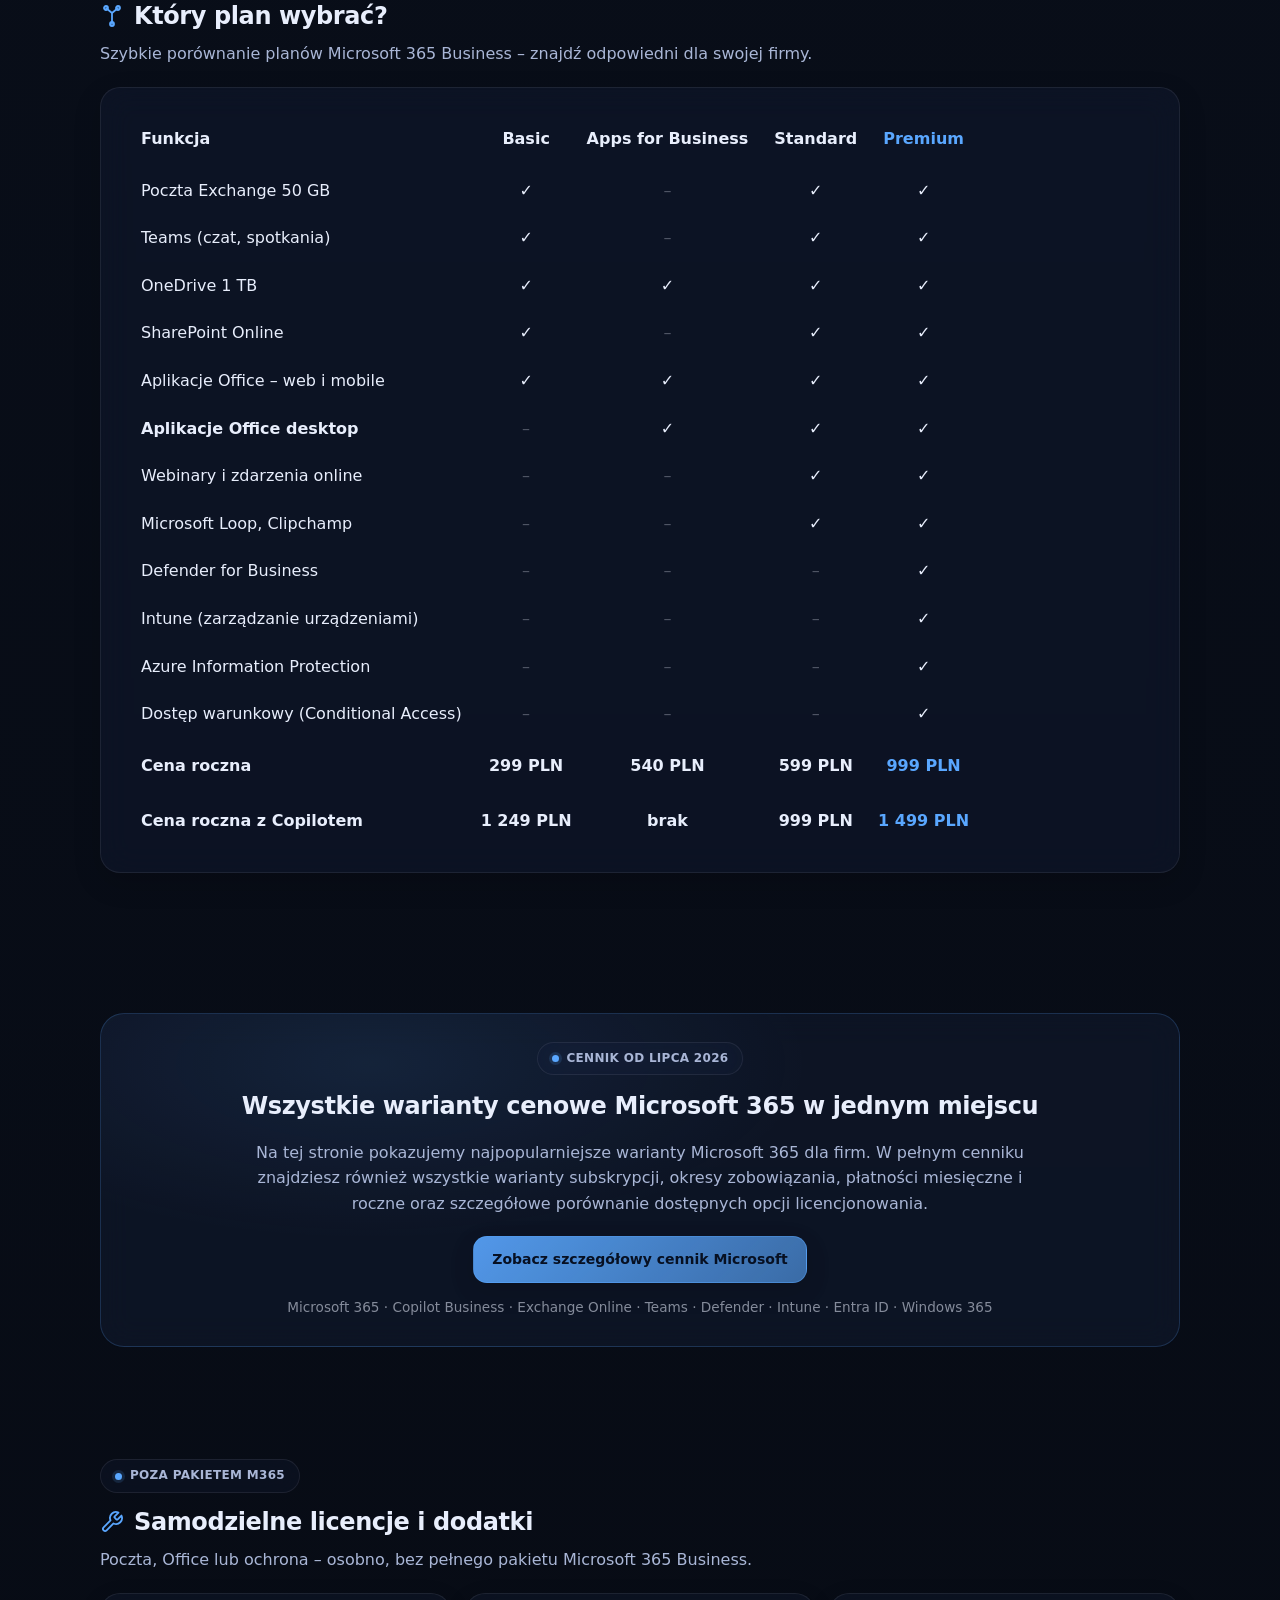
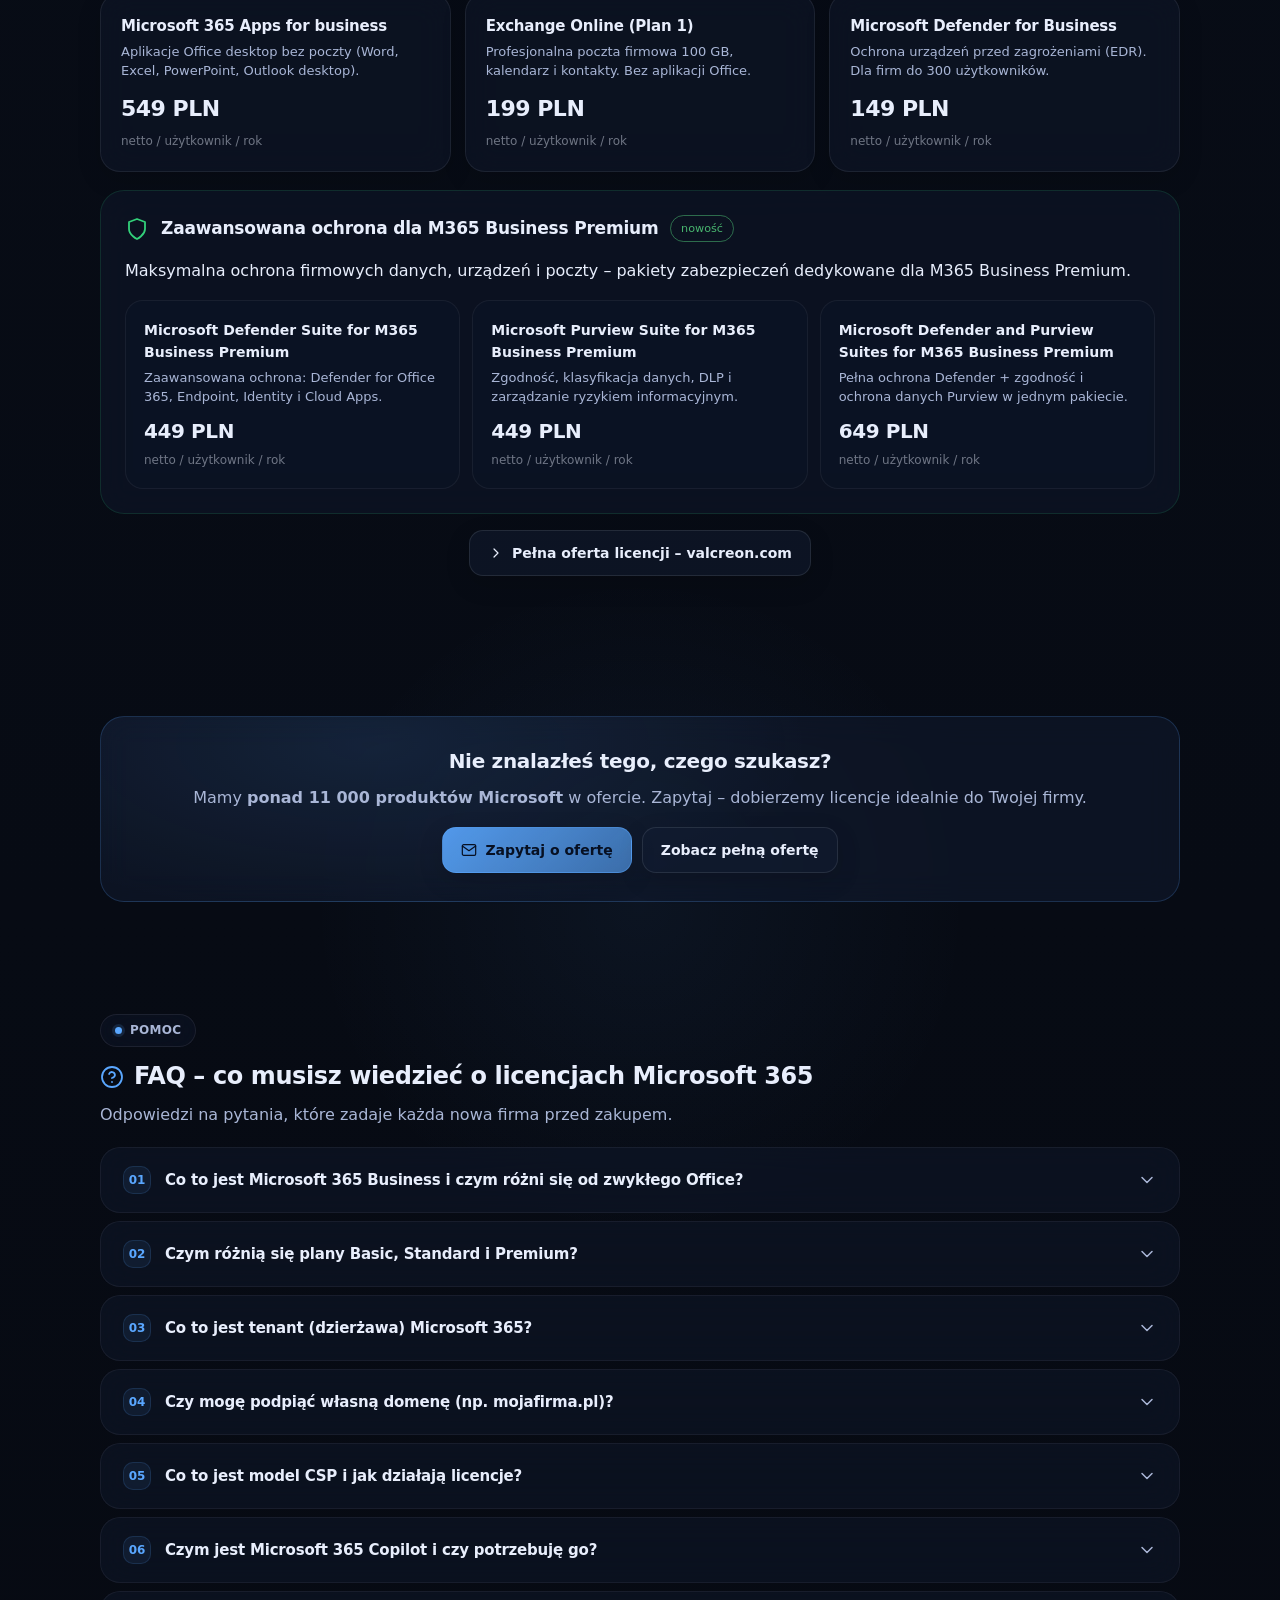
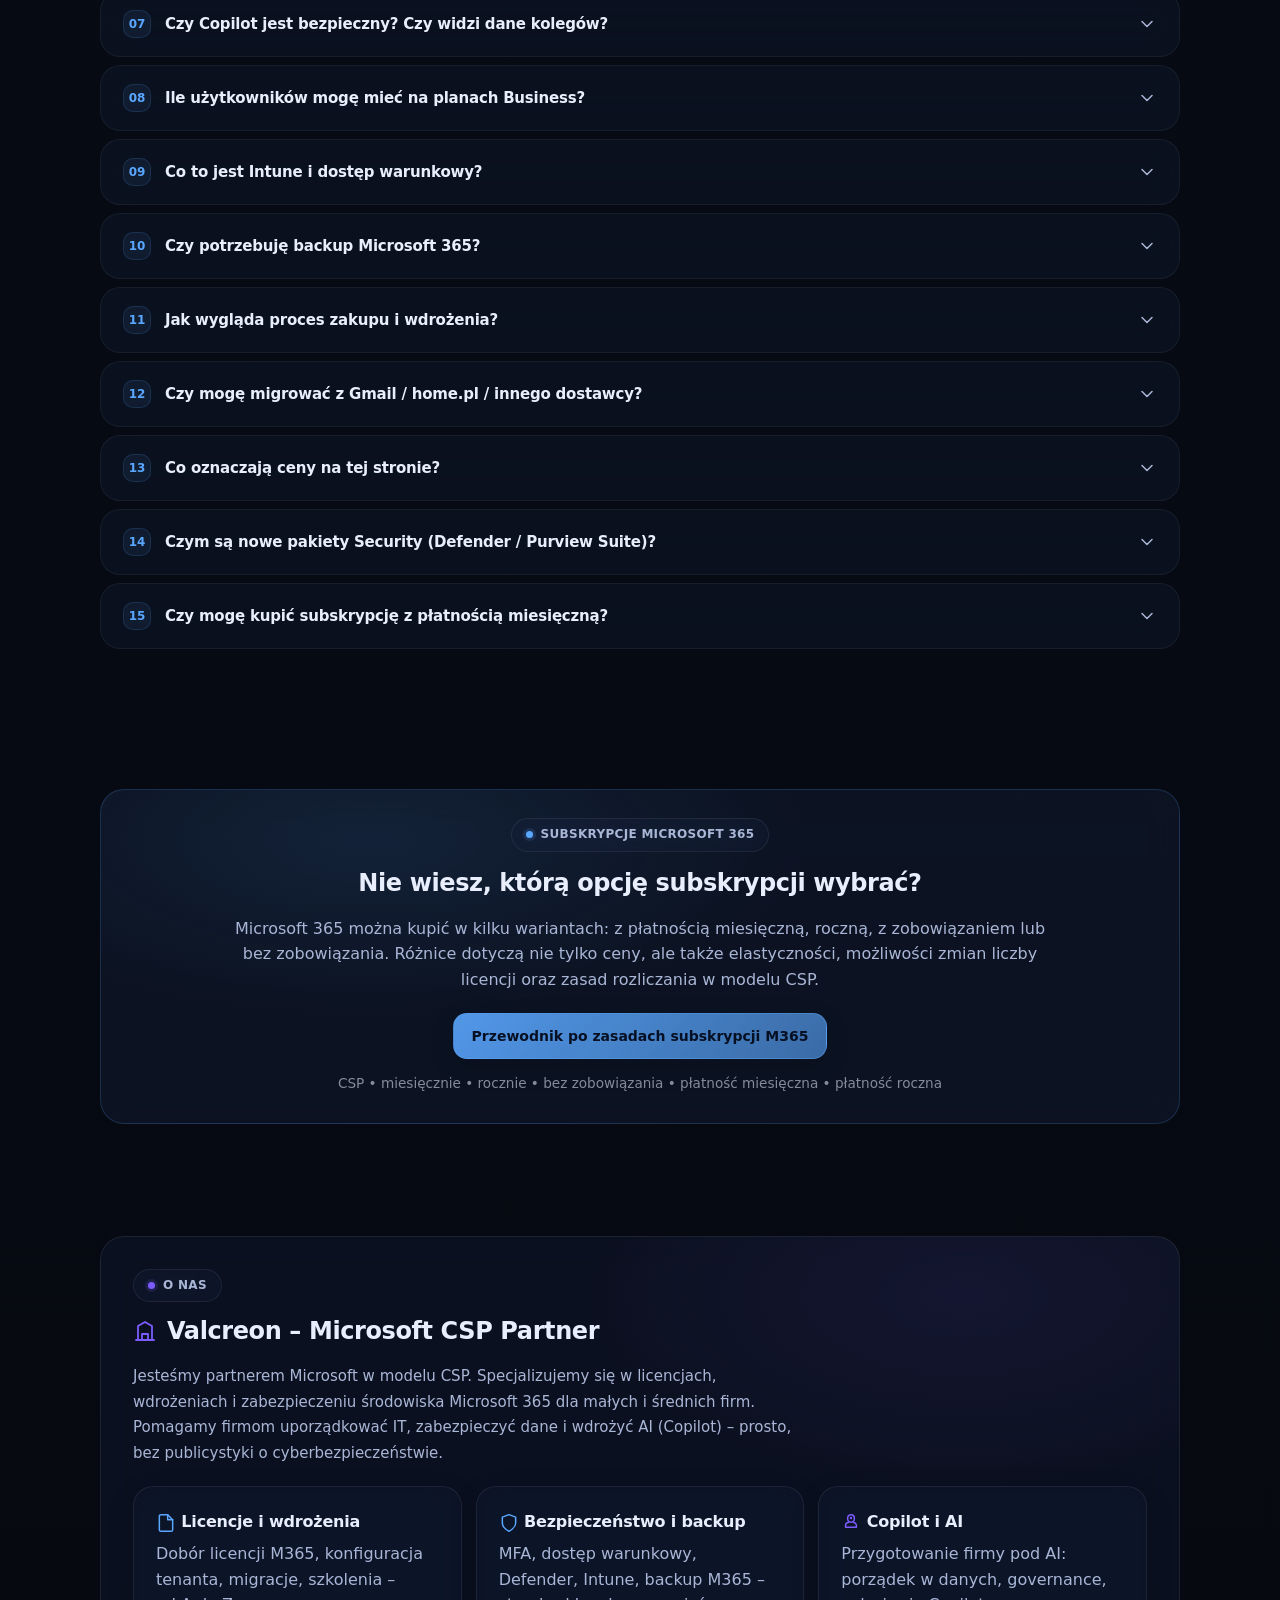
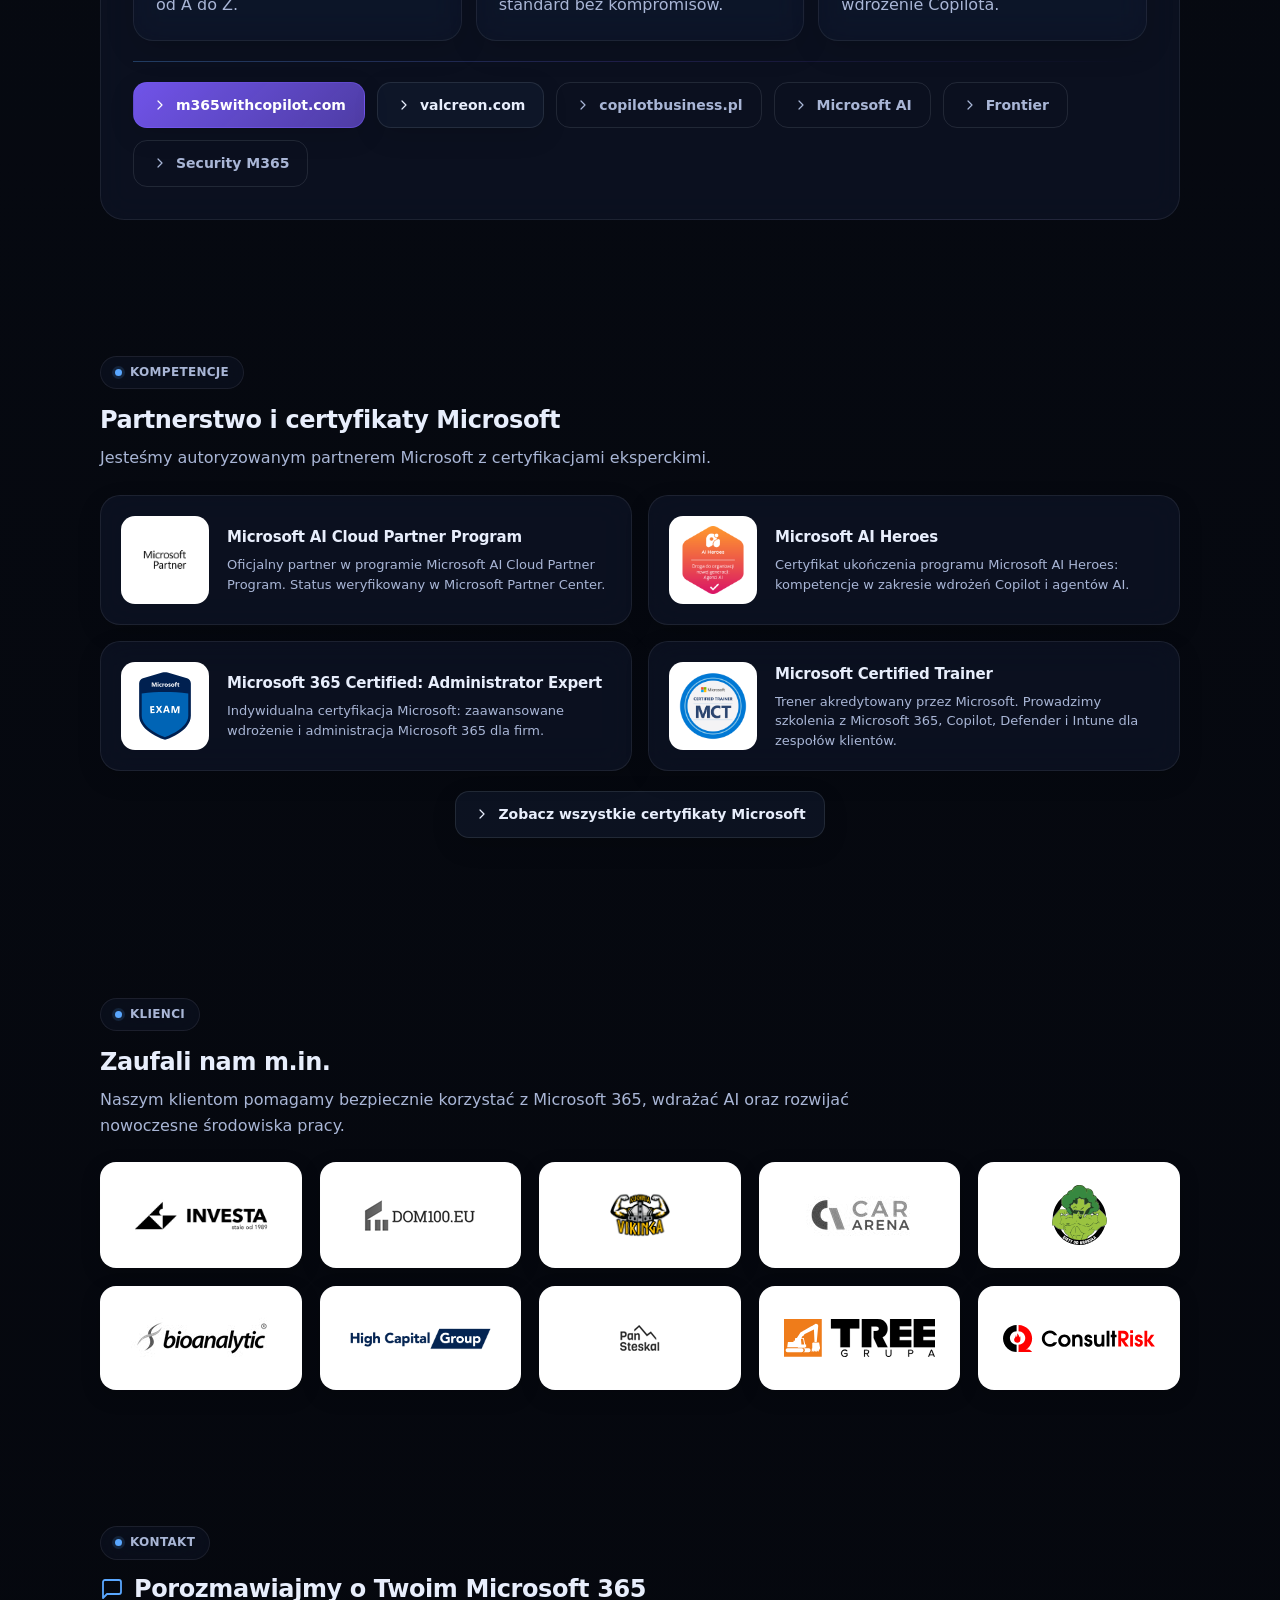
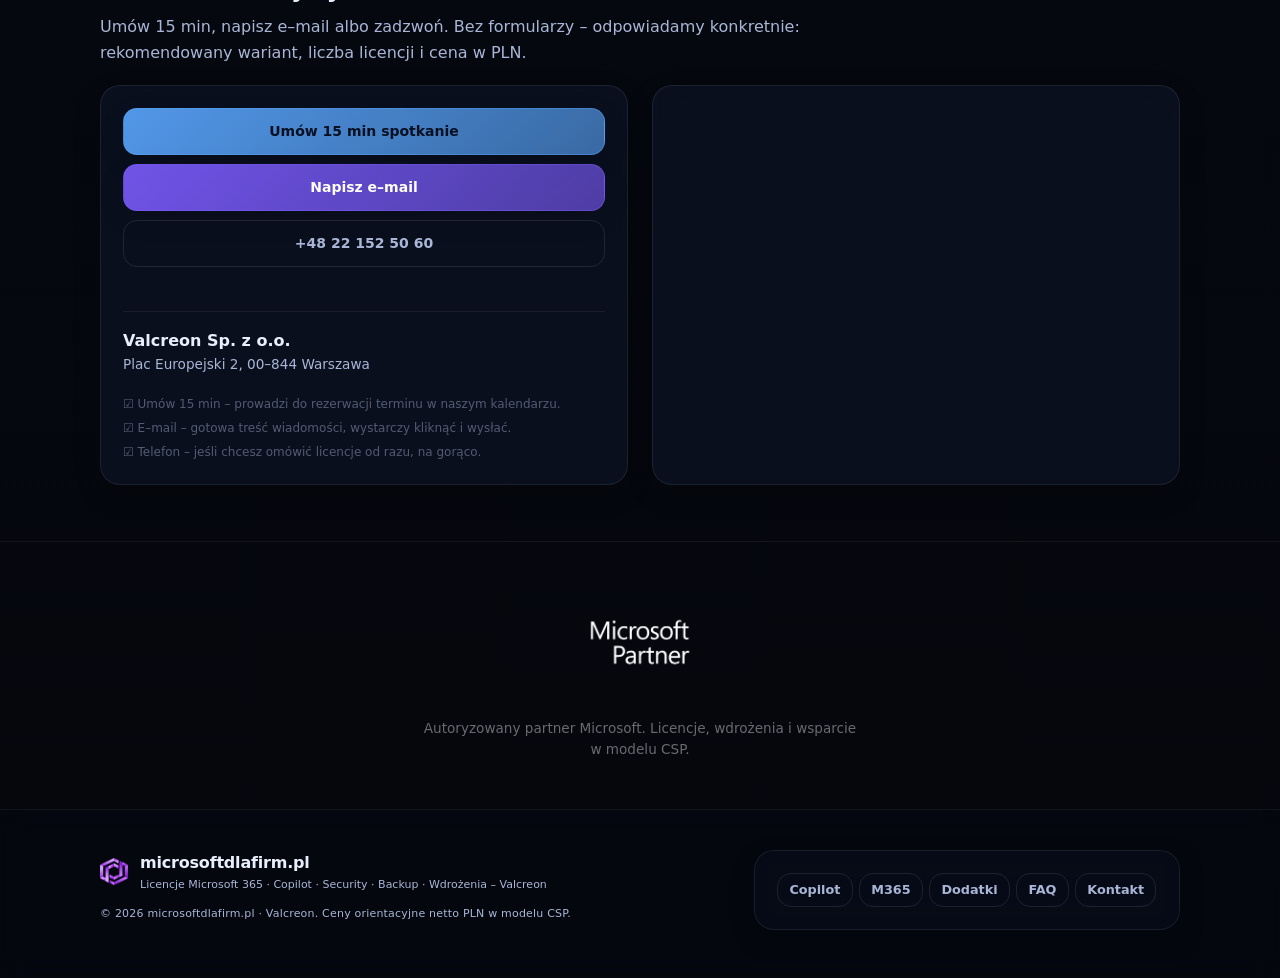
==== commit 2efd51a4: "Update section titles and content in index.html" ====
--- a/index.html
+++ b/index.html
@@ -183,8 +183,8 @@
   <div class="container">
     <div class="sectionTitle">
       <div>
-        <span class="pill" style="margin-bottom:10px;"><span class="dot"></span> Proces</span>
-        <h2>Jak to działa?</h2>
+        <span class="pill" style="margin-bottom:10px;"><span class="dot"></span> Porównanie</span>
+<h2><span class="ico ico-lg" style="color:var(--accent)"><svg viewBox="0 0 24 24" aria-hidden="true"><path d="M4 5h16M4 12h16M4 19h16"/><path d="M8 3v4M16 10v4M11 17v4"/></svg></span> Który plan wybrać?</h2> 
         <p class="lead">Od zapytania do działającego środowiska – 3 proste kroki.</p>
       </div>
     </div>
@@ -306,7 +306,7 @@
 <section id="copilot"><div class="container">
 <div class="sectionTitle"><div>
 <span class="pill" style="margin-bottom:10px;"><span class="dot" style="background:var(--accent2);box-shadow:0 0 0 3px rgba(124,92,255,.14);"></span> AI dla firm</span>
-<h2><span class="ico ico-lg" style="color:var(--accent2)"><svg viewBox="0 0 24 24"><path d="M12 2a4 4 0 014 4v1a4 4 0 01-8 0V6a4 4 0 014-4z"/><path d="M9 11.5A3.5 3.5 0 005.5 15v2h13v-2A3.5 3.5 0 0015 11.5"/><circle cx="12" cy="6" r="1.5" fill="currentColor" stroke="none"/></svg></span> Microsoft 365 + Copilot</h2>
+<h2><span class="ico ico-lg" style="color:var(--accent2)"><svg viewBox="0 0 24 24" aria-hidden="true"><circle cx="12" cy="12" r="3"/><circle cx="5" cy="6" r="2"/><circle cx="19" cy="6" r="2"/><circle cx="5" cy="18" r="2"/><circle cx="19" cy="18" r="2"/><path d="M7 7.4l2.8 2.8M17 7.4l-2.8 2.8M7 16.6l2.8-2.8M17 16.6l-2.8-2.8"/></svg></span> Microsoft 365 + Copilot</h2>
 <p class="lead">Licencje M365 z wbudowanym asystentem AI Copilot. Zwiększaj produktywność całej firmy.</p>
 </div></div>
 <div class="pricing" style="align-items:flex-end; gap:1.2rem;">
@@ -376,7 +376,7 @@
 <section id="m365"><div class="container">
 <div class="sectionTitle"><div>
 <span class="pill" style="margin-bottom:10px;"><span class="dot"></span> Licencje</span>
-<h2><span class="ico ico-lg" style="color:var(--accent)"><svg viewBox="0 0 24 24"><path d="M21 8V21H3V8"/><path d="M23 3H1v5h22V3z"/><path d="M10 12h4v4h-4z"/></svg></span> Microsoft 365 Business</h2>
+<h2><span class="ico ico-lg" style="color:var(--accent)"><svg viewBox="0 0 24 24" aria-hidden="true"><rect x="3" y="3" width="8" height="8" rx="1"/><rect x="13" y="3" width="8" height="8" rx="1"/><rect x="3" y="13" width="8" height="8" rx="1"/><rect x="13" y="13" width="8" height="8" rx="1"/></svg></span> Microsoft 365 Business</h2>
 <p class="lead">Podstawowe plany Microsoft 365 dla firm do 300 użytkowników. Poczta, Teams, Office, chmura.</p>
 </div></div>
 <div class="pricing" style="align-items:flex-end; gap:1.2rem;">
@@ -451,13 +451,14 @@
   <div class="container">
     <div class="sectionTitle">
       <div>
-        <span class="pill" style="margin-bottom:10px;"><span class="dot"></span> Porównanie</span>
-        <h2>Który plan wybrać?</h2>
+      <span class="pill" style="margin-bottom:10px;"><span class="dot"></span> Porównanie</span>
+<h2><span class="ico ico-lg" style="color:var(--accent)"><svg viewBox="0 0 24 24" aria-hidden="true"><path d="M12 20V9M12 9L6 4M12 9l6-5"/><circle cx="6" cy="4" r="2"/><circle cx="18" cy="4" r="2"/><circle cx="12" cy="20" r="2"/></svg></span> Który plan wybrać?</h2>
         <p class="lead">Szybkie porównanie planów Microsoft 365 Business – znajdź odpowiedni dla swojej firmy.</p>
       </div>
     </div>
-    <div class="card" style="overflow-x:auto; padding:0;">
-      <table style="width:100%; border-collapse:collapse; font-size:0.85rem;">
+<div class="card comparisonCard">
+<table class="comparisonTable">
+
         <thead>
           <tr style="border-bottom:1px solid rgba(232,238,252,.10);">
             <th style="text-align:left; padding:14px 16px;">Funkcja</th>
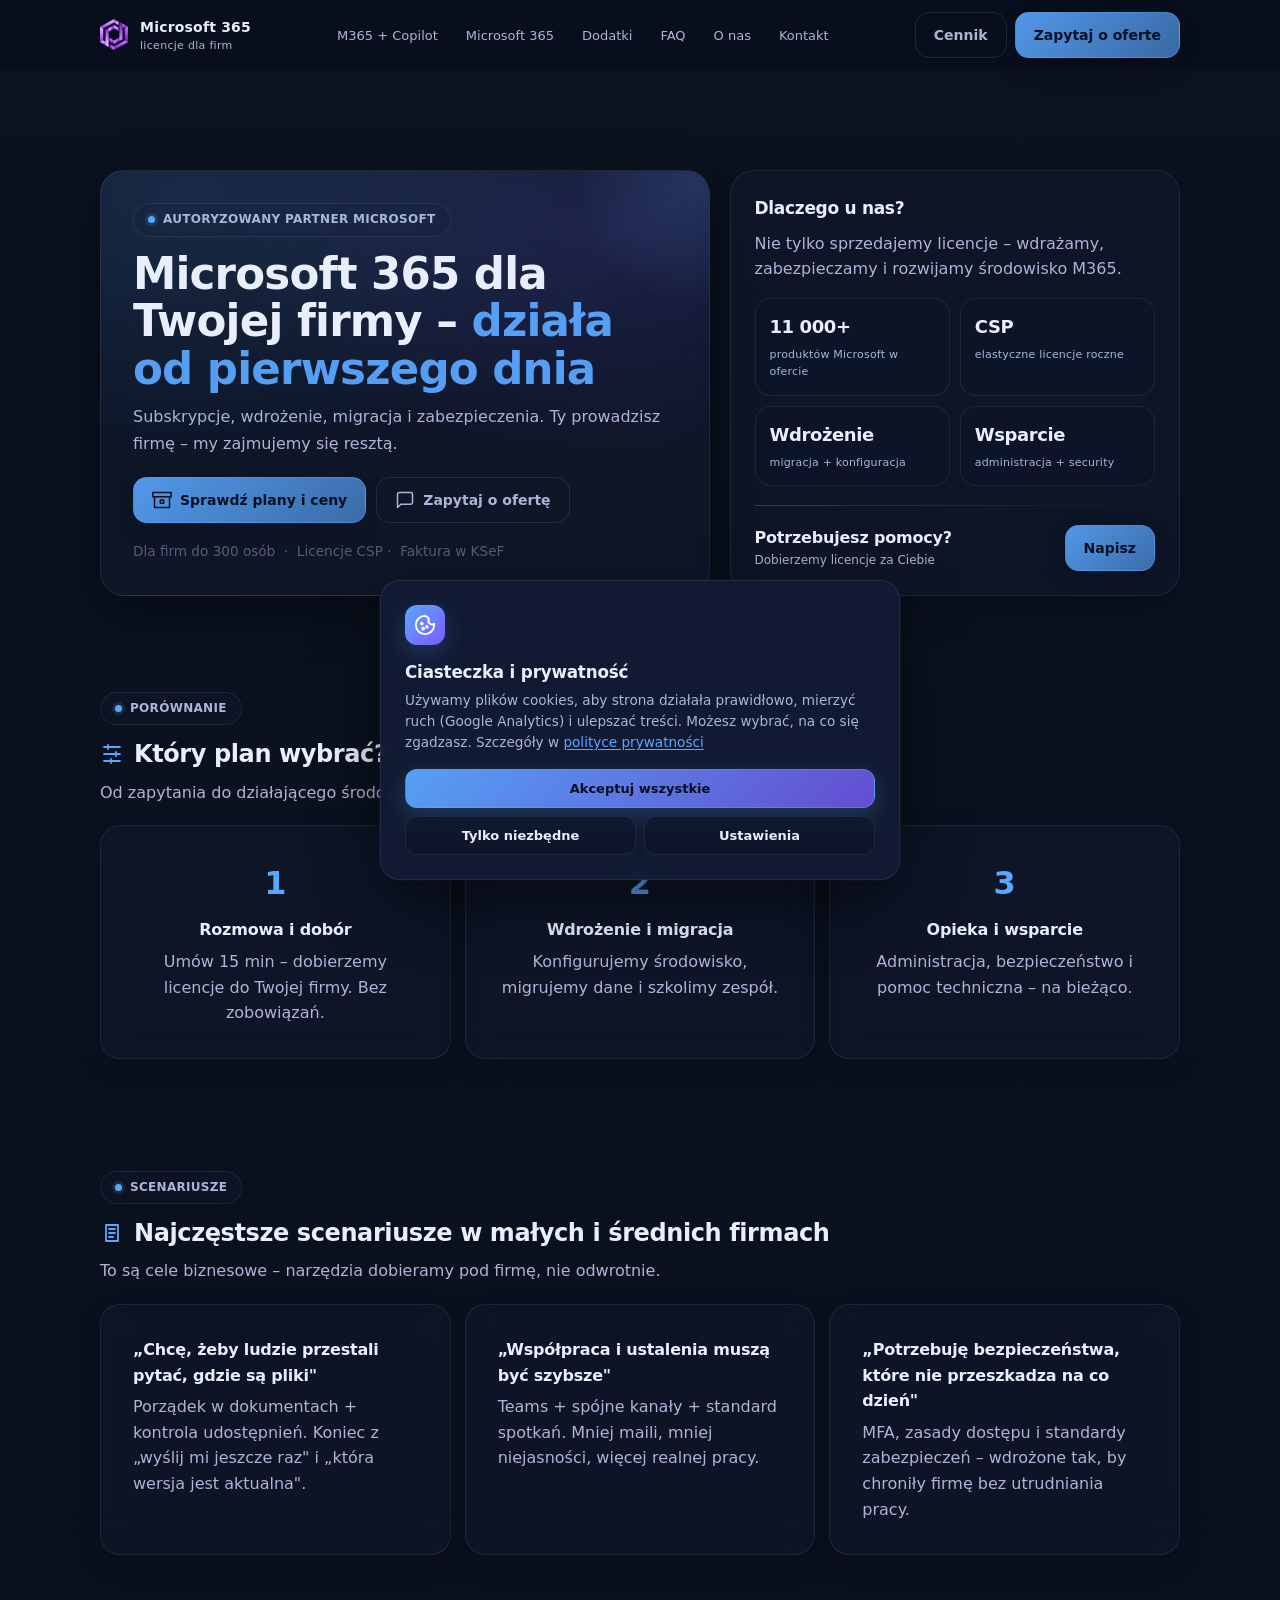
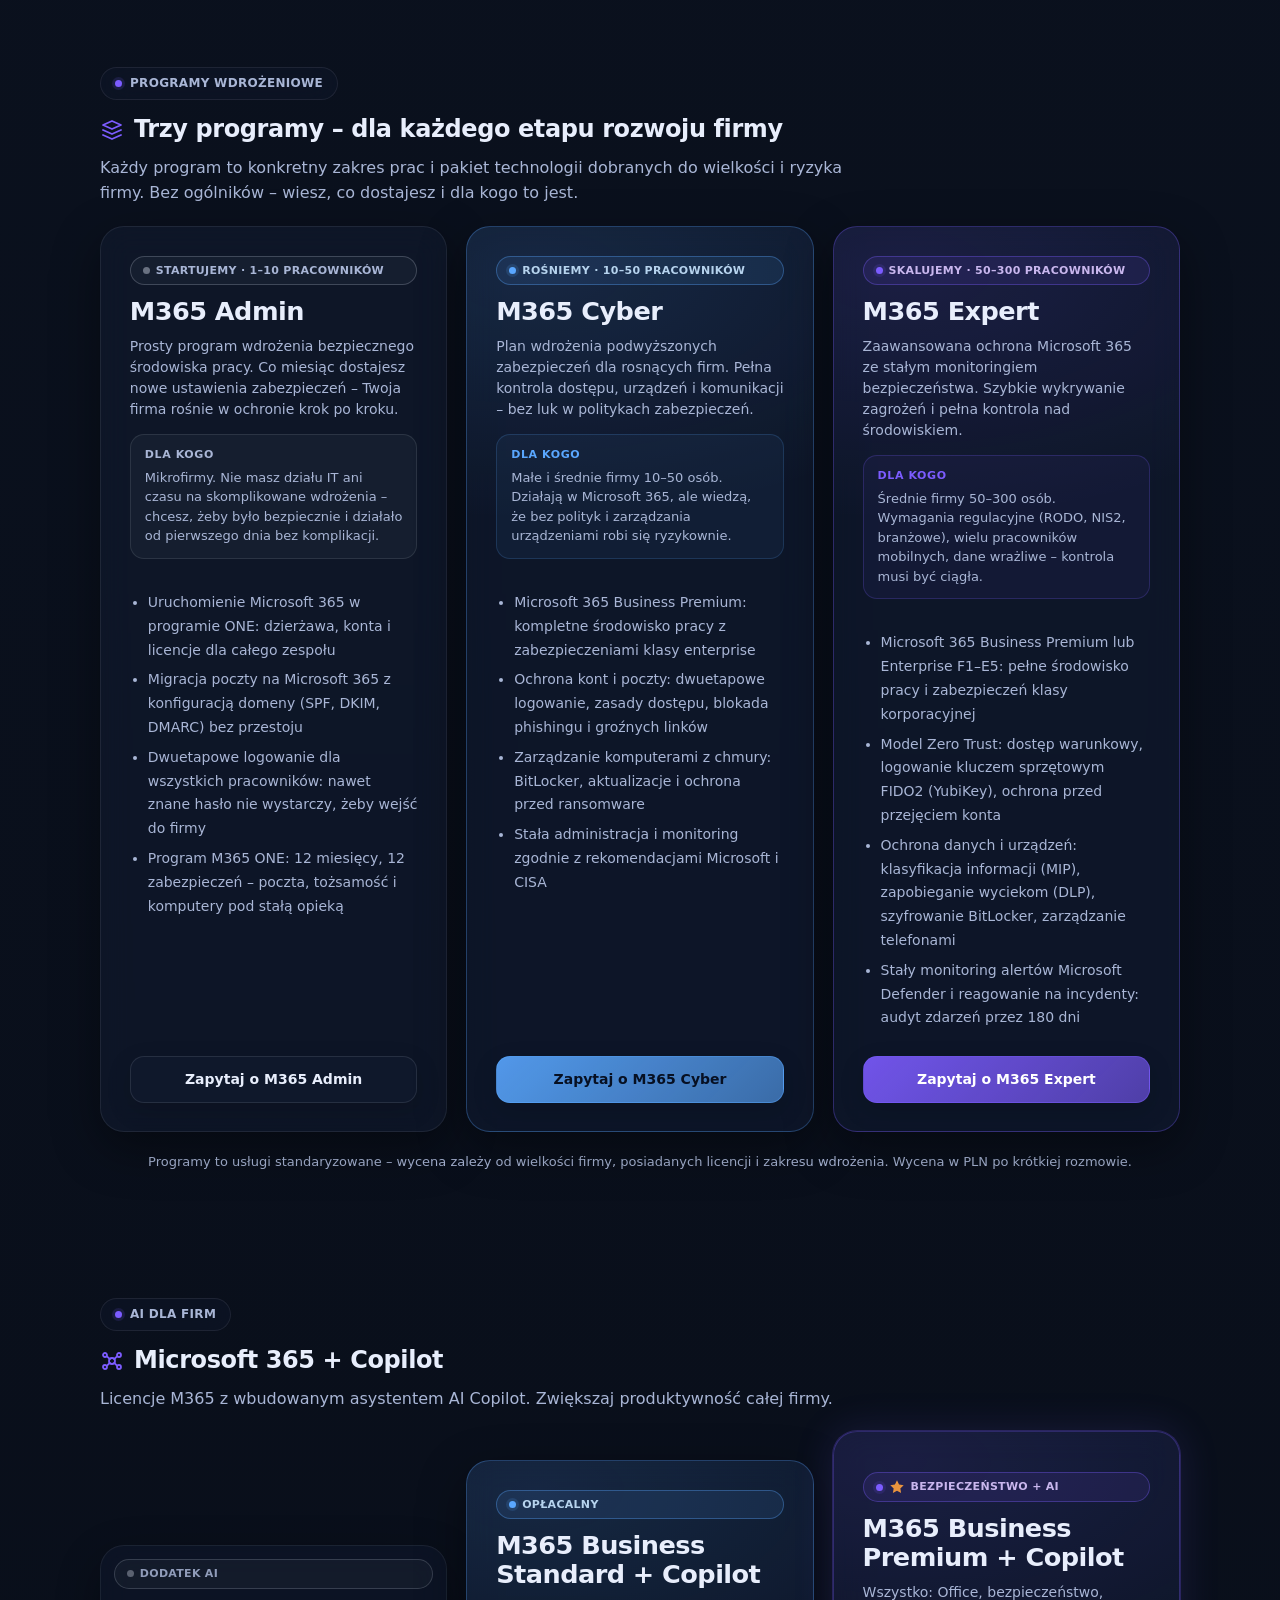
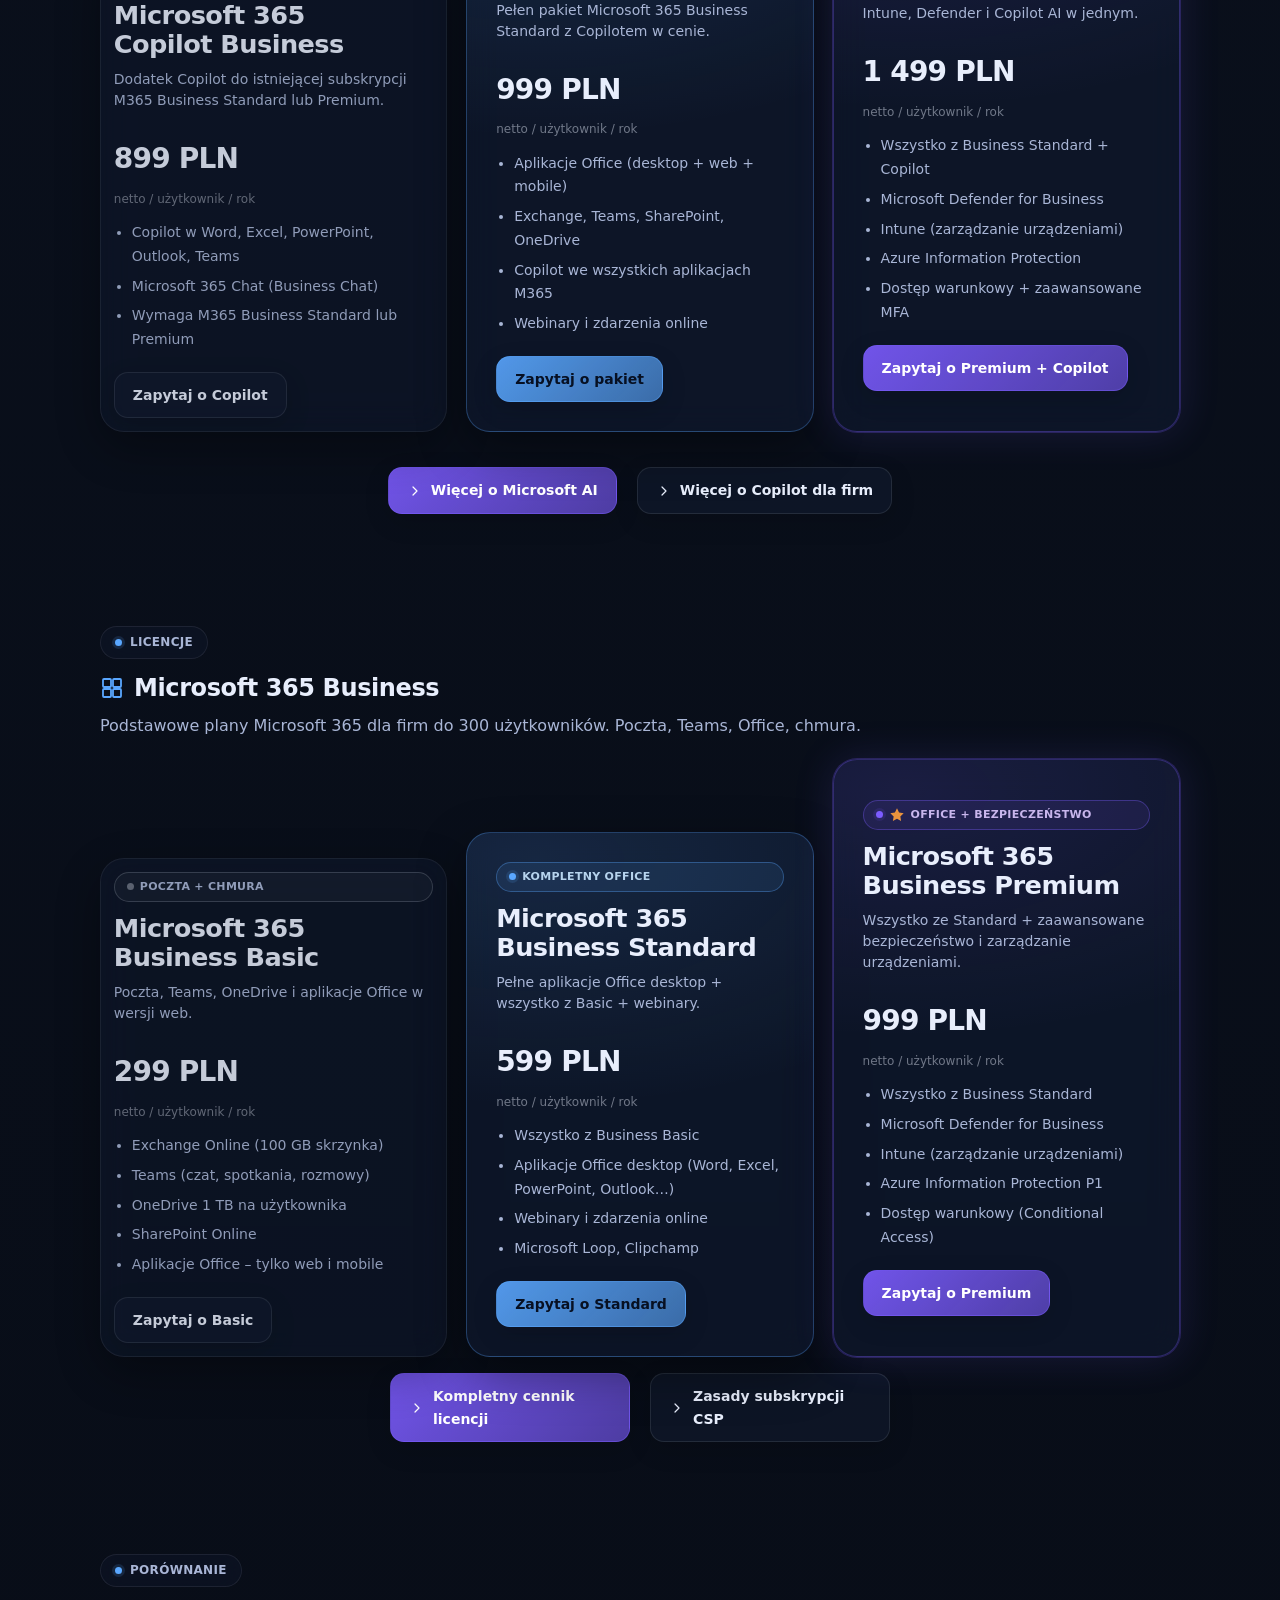
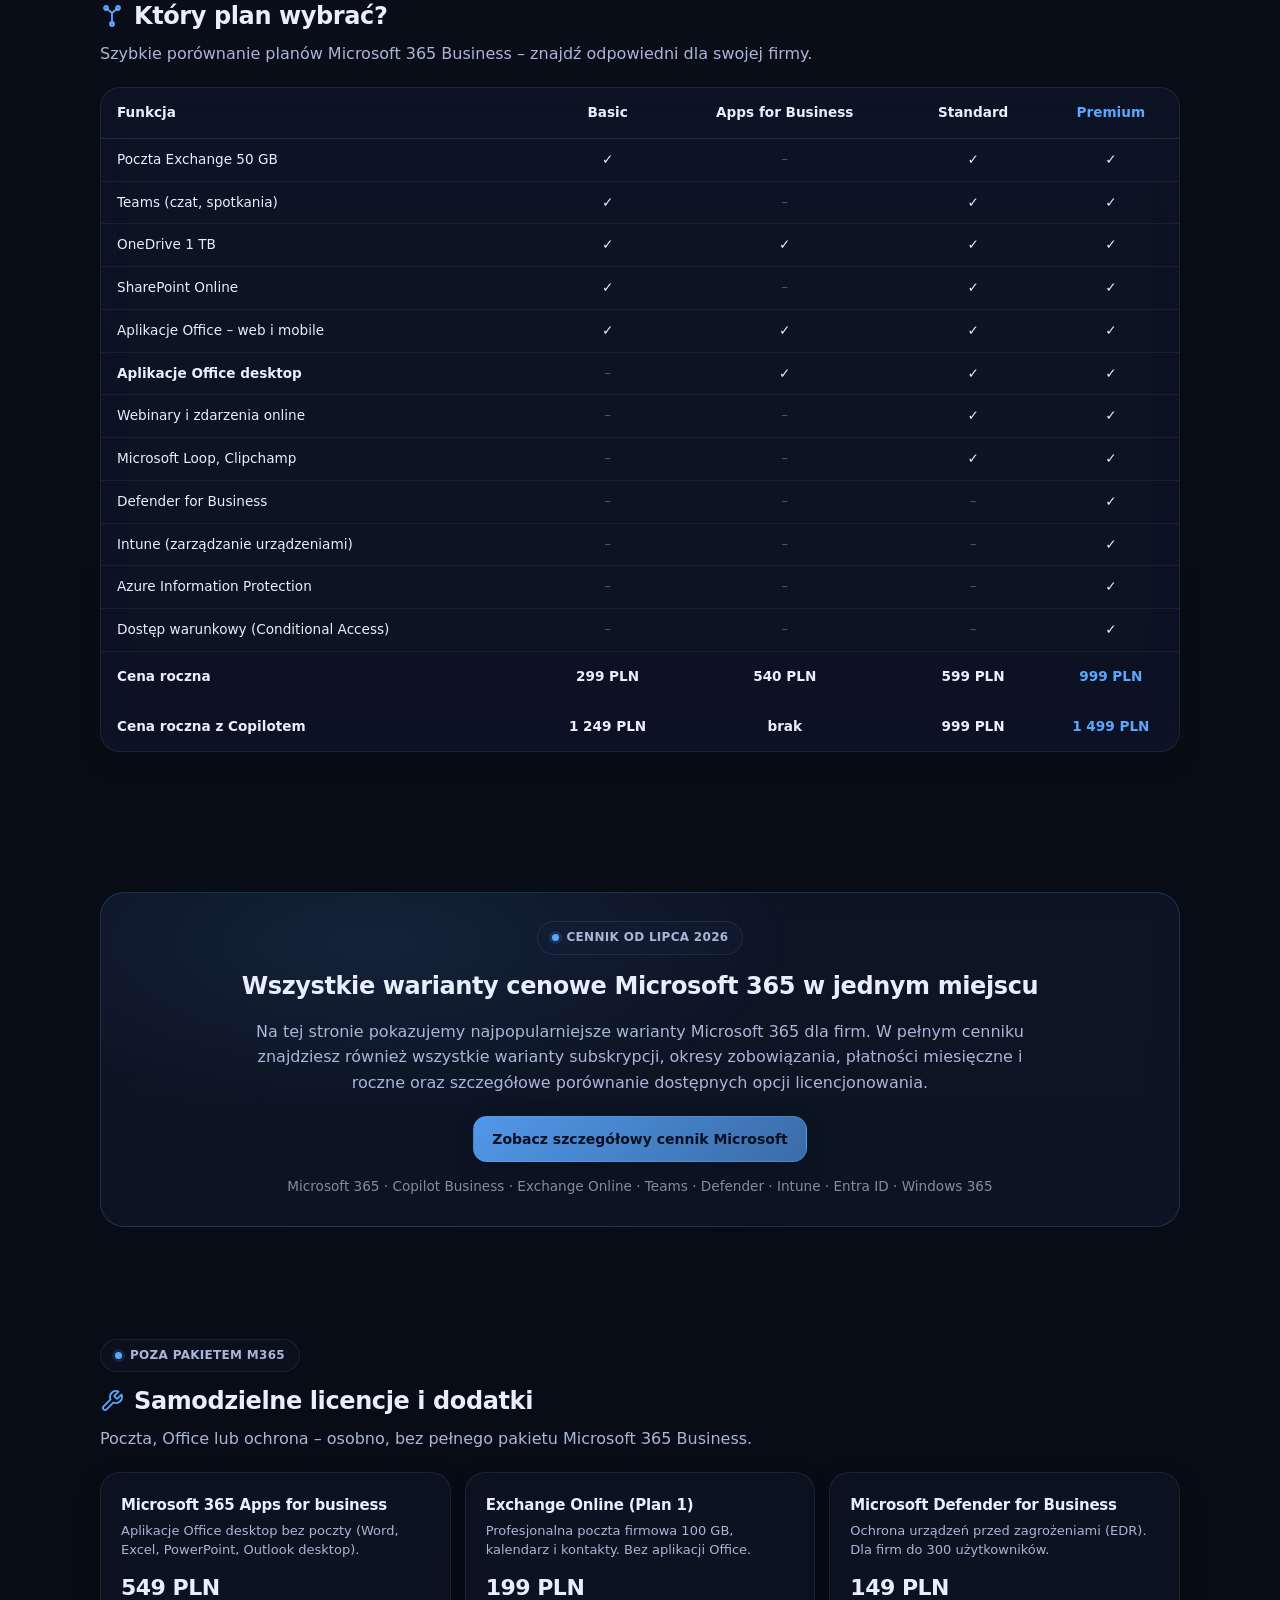
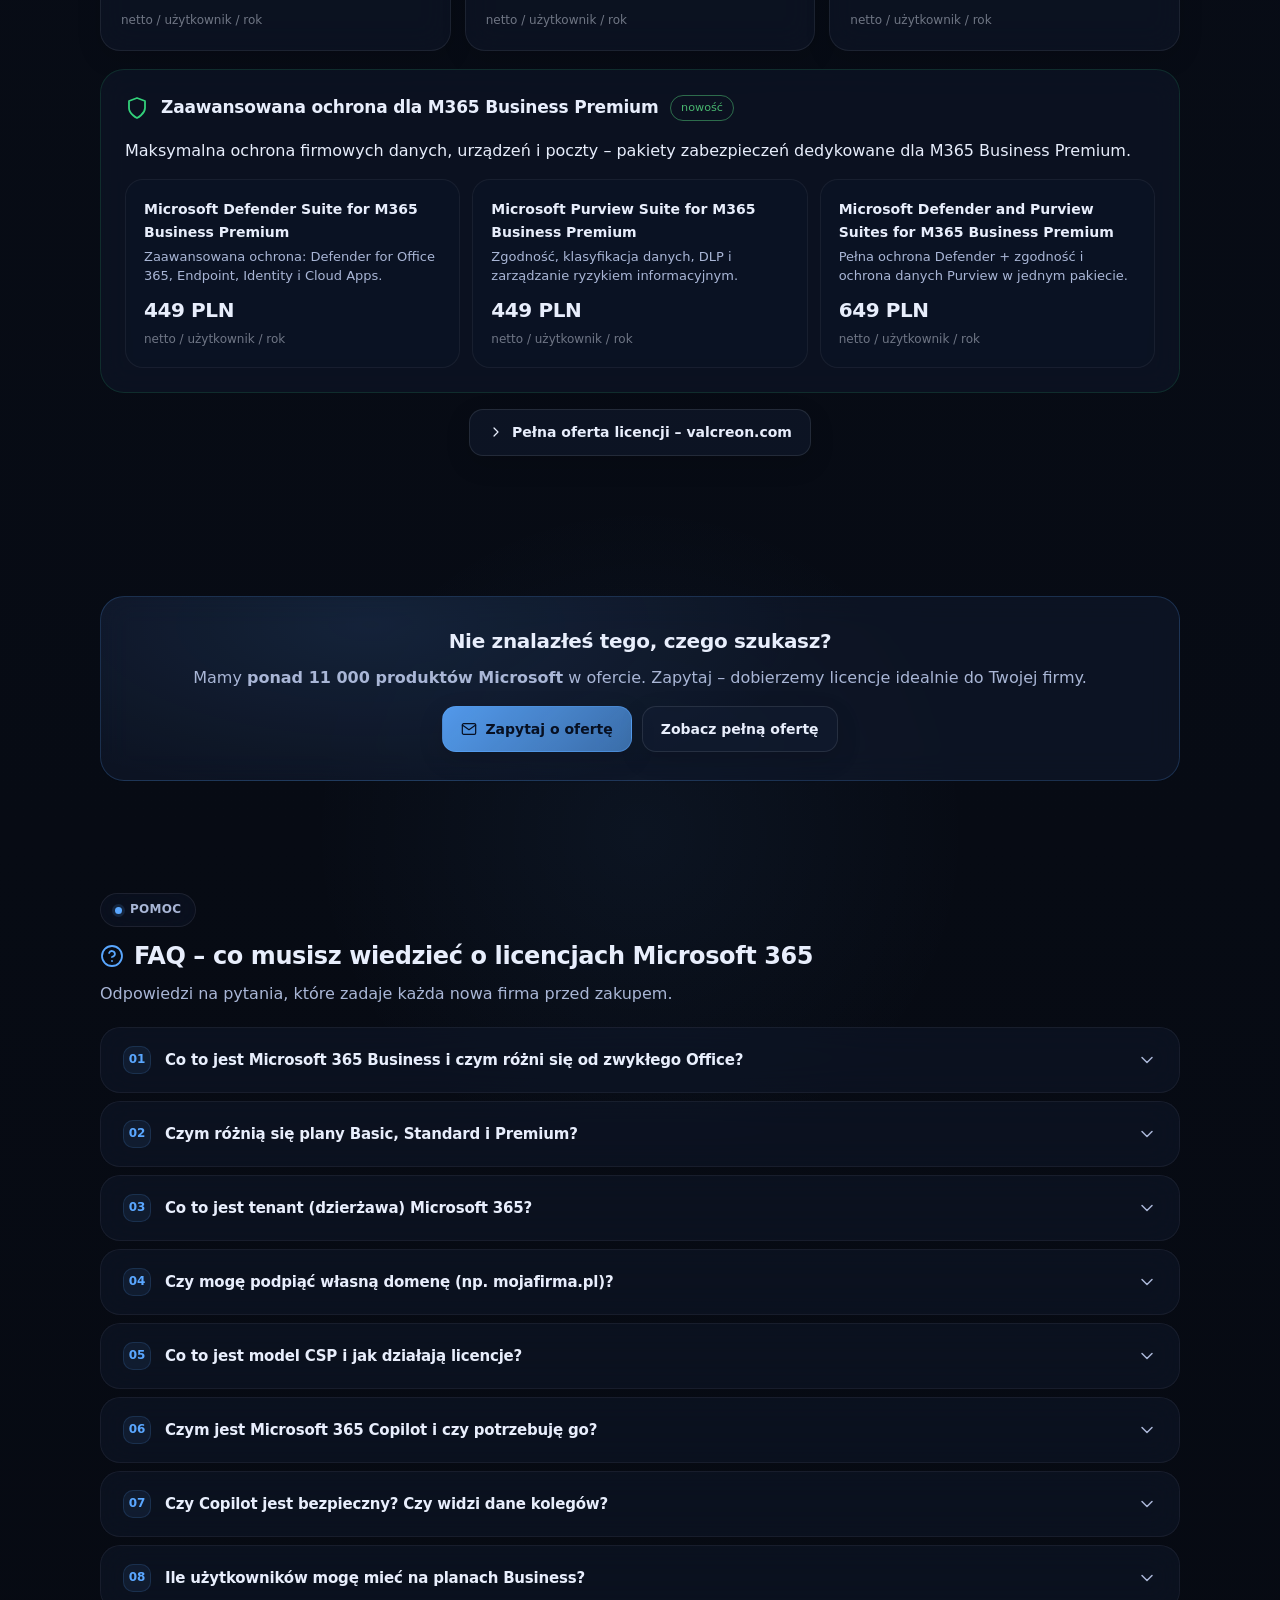
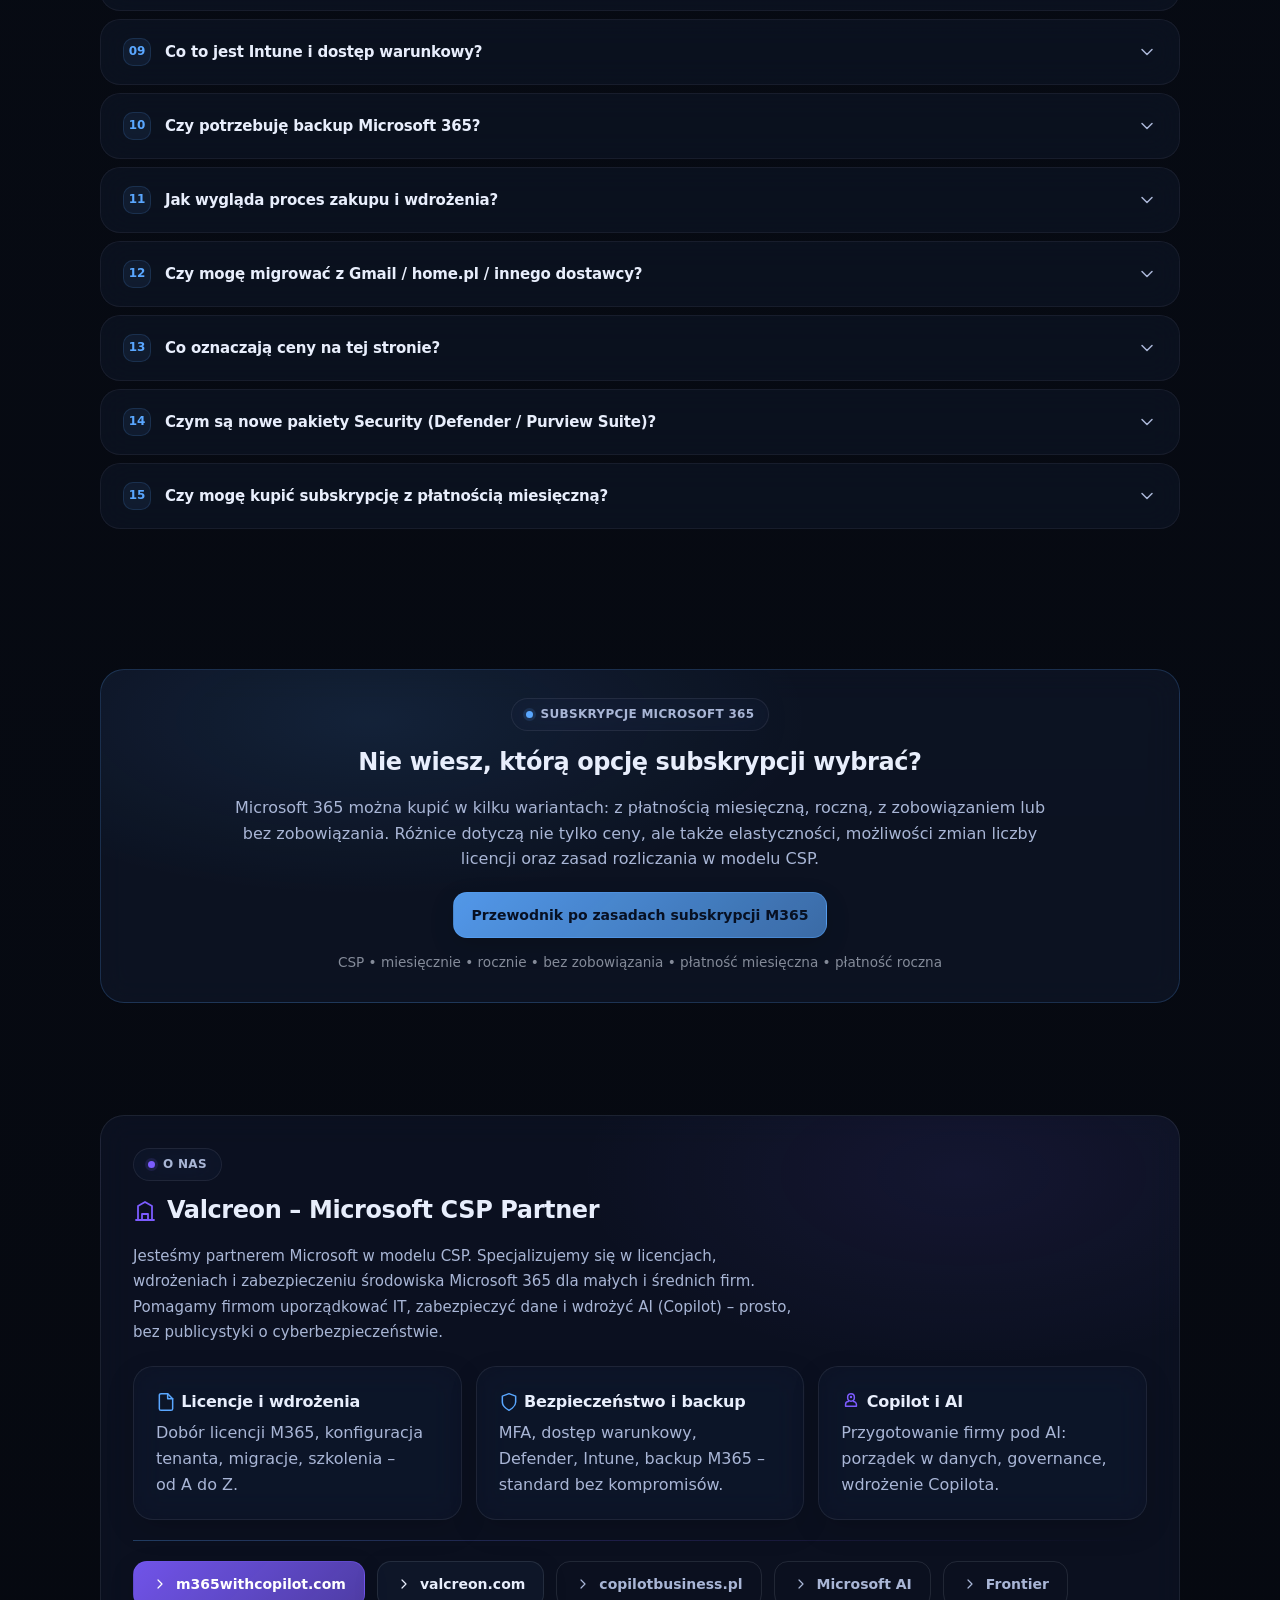
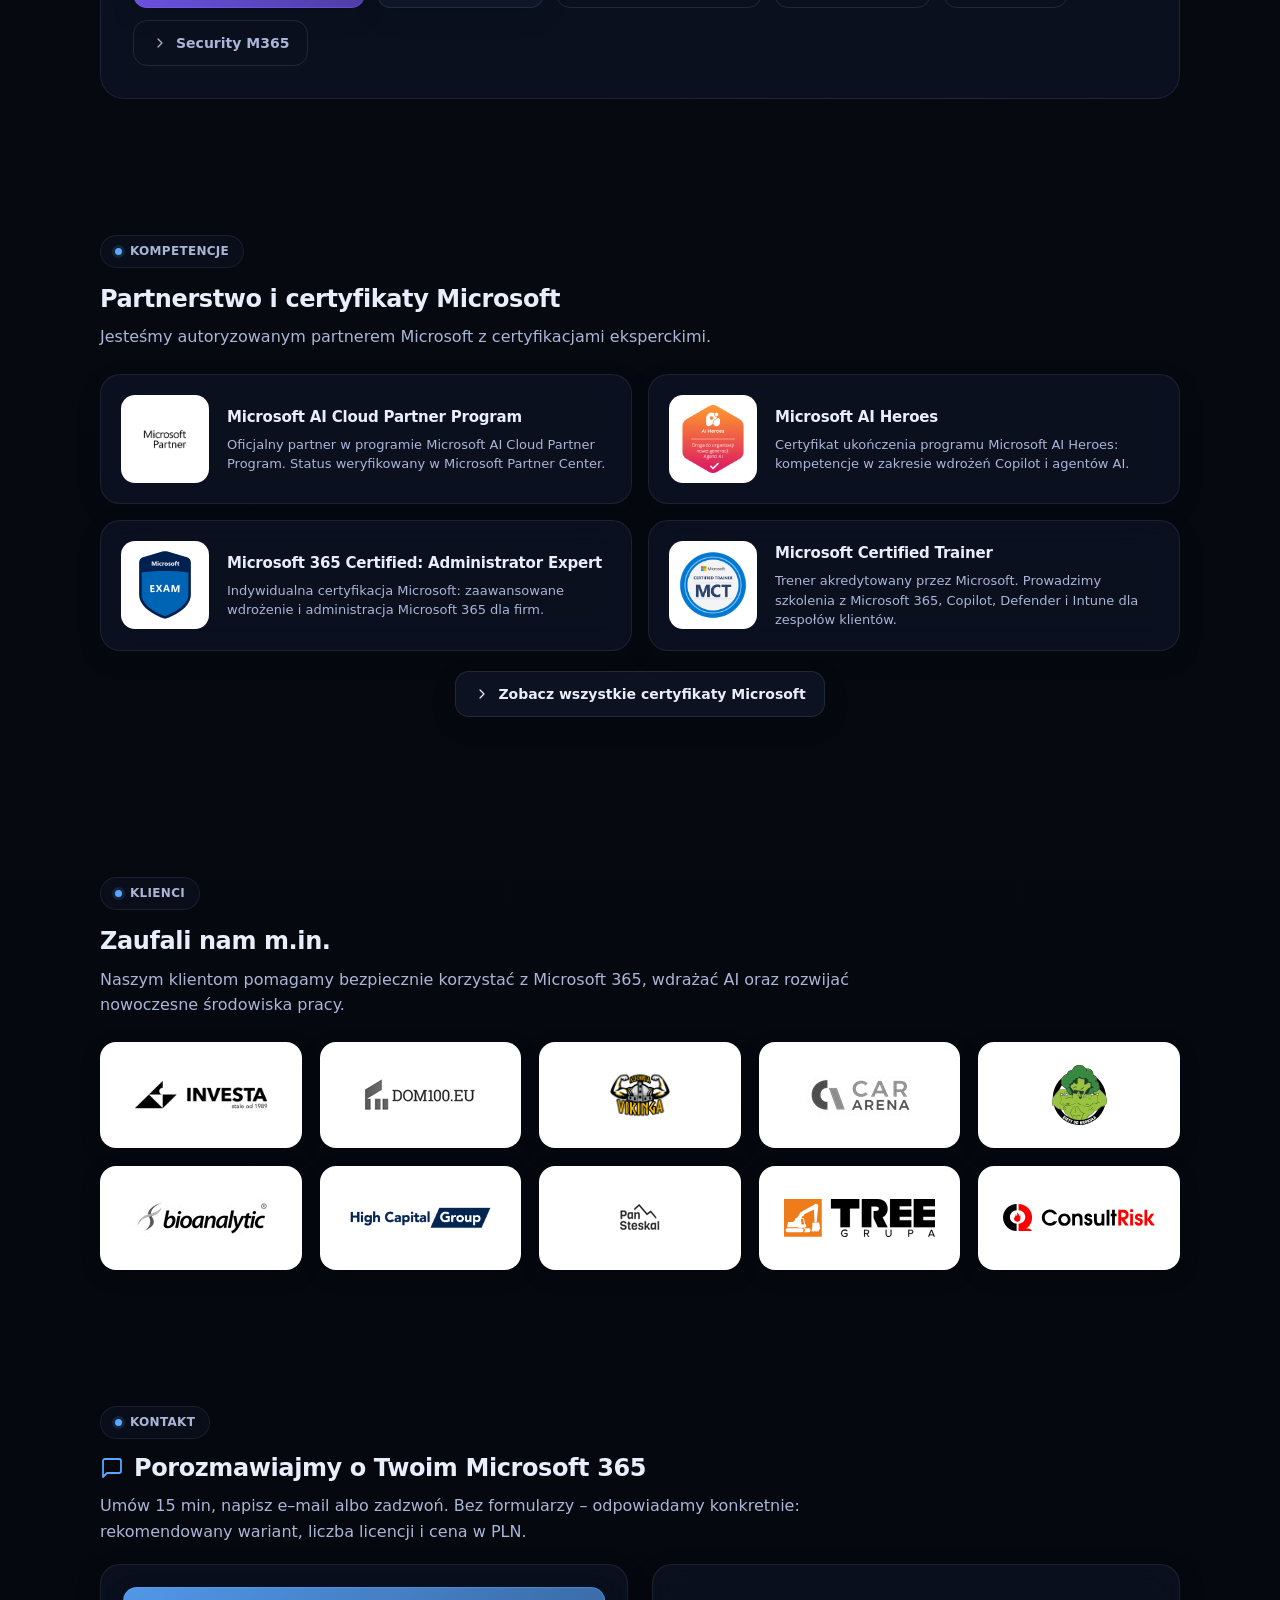
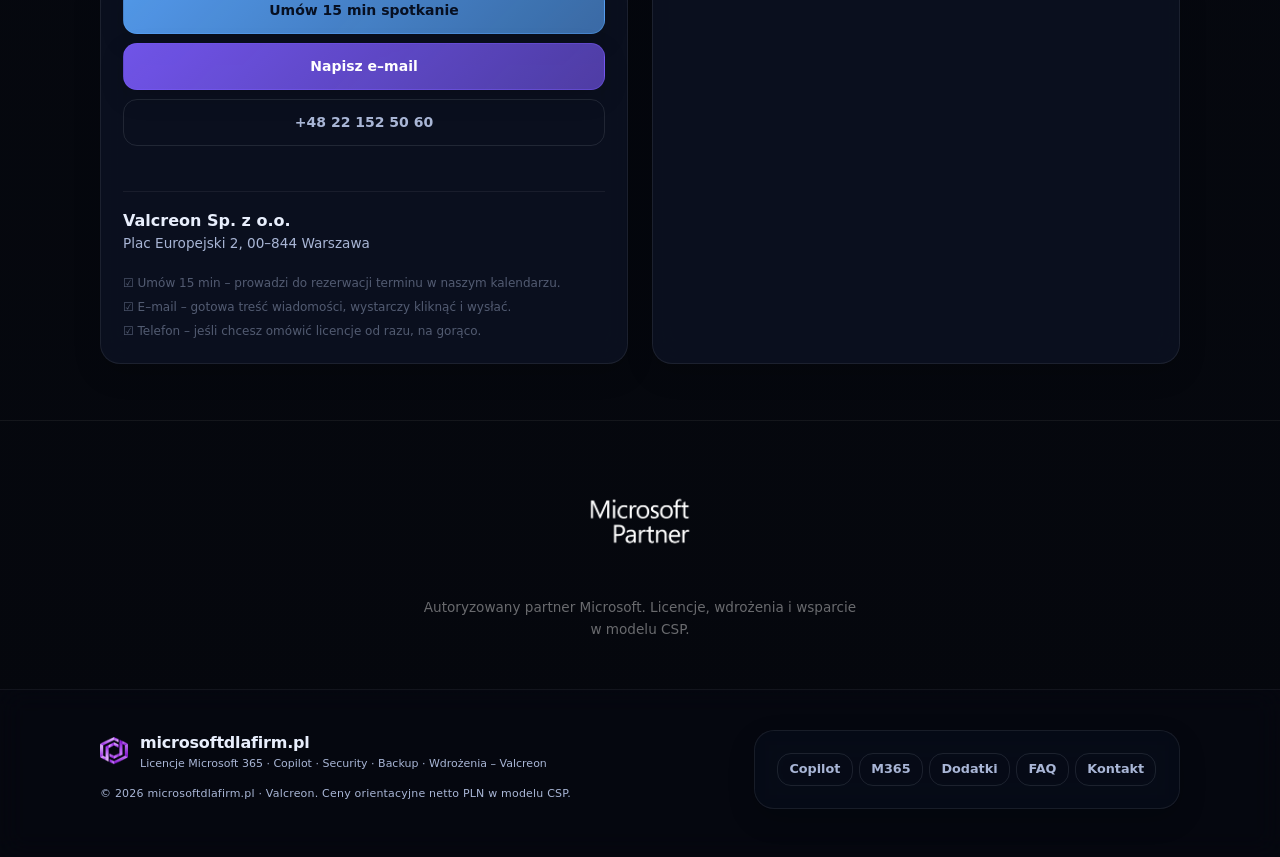
==== commit ba3e9767: "Update index.html" ====
--- a/index.html
+++ b/index.html
@@ -282,7 +282,7 @@
 <div class="priceCard featured-purple" style="padding:1.8rem; display:flex; flex-direction:column;">
 <div class="badge purple"><span class="dot" style="background:var(--accent2);box-shadow:0 0 0 3px rgba(124,92,255,.12);"></span> SKALUJEMY · 50–300 PRACOWNIKÓW</div>
 <div class="priceName"><span>M365 Expert</span></div>
-<p class="priceDesc">Zabezpieczenia najwyższej klasy dla Microsoft 365 wraz z monitoringiem bezpieczeństwa. Pełna obserwowalność środowiska – wiesz, co się dzieje, zanim coś się stanie.</p>
+<p class="priceDesc">Zaawansowana ochrona Microsoft 365 ze stałym monitoringiem bezpieczeństwa. Szybkie wykrywanie zagrożeń i pełna kontrola nad środowiskiem.</p>
 <div style="padding:12px 14px; border-radius:14px; background:rgba(124,92,255,.06); border:1px solid rgba(124,92,255,.22); font-size:13px; color:var(--muted); line-height:1.5; margin:0 0 14px;">
 <strong style="display:block; margin-bottom:4px; font-size:11px; text-transform:uppercase; letter-spacing:0.6px; font-weight:700; color:var(--accent2);">Dla kogo</strong>
 Średnie firmy 50–300 osób. Wymagania regulacyjne (RODO, NIS2, branżowe), wielu pracowników mobilnych, dane wrażliwe – kontrola musi być ciągła.
--- a/style.css
+++ b/style.css
@@ -427,9 +427,11 @@
 @media(min-width:1180px){#partnerstwo{padding:80px 0}}
 @media(max-width:480px){#partnerstwo{padding:44px 0}#partnerstwo .proofItem{padding:14px;gap:12px;flex-direction:row}#partnerstwo .proofLogo{width:64px;height:64px;padding:8px;border-radius:12px}#partnerstwo .proofBody h3{font-size:14px}#partnerstwo .proofBody p{font-size:12px}}
 /* ================= KONIEC #partnerstwo ================= */
-@media(max-width:480px){#cennik .bigCta{text-align:left;padding:20px;}#cennik .bigCta h2{text-align:left;}#cennik .bigCta p{text-align:left;margin:14px 0 20px!important;}#cennik .bigCta .row{justify-content:flex-start!important;}#cennik .bigCta .btn{width:100%;}#cennik .bigCta>div:last-child{text-align:left;}}
-@media(max-width:480px){.priceCard .btn,.addonCard .btn,.secItem .btn,.card .btn{width:100%;max-width:none;justify-content:center;}}
-.productLinks{grid-column:1/-1;width:100%;margin-top:16px;display:flex;align-items:center;justify-content:center;gap:20px;flex-wrap:wrap;}
-.productLinks .btn{width:250px!important;flex:0 0 250px;}
-@media(max-width:480px){.productLinks{gap:12px;}.productLinks .btn{width:100%!important;flex:0 0 100%;}}
-@media(max-width:480px){#pakiety .priceCard{padding:20px!important;border-radius:20px;}#pakiety .badge{width:auto;max-width:100%;align-self:flex-start;margin-bottom:14px;padding:6px 10px;font-size:10px;}#pakiety .priceName{font-size:24px;line-height:1.12;margin-bottom:10px;}#pakiety .priceDesc{font-size:14px;line-height:1.55;margin-bottom:12px;}#pakiety .priceCard>div[style*="padding:12px 14px"]{padding:12px!important;margin-bottom:12px!important;}#pakiety .bullets{margin:8px 0 16px;padding-left:20px;font-size:14px;line-height:1.55;}#pakiety .bullets li{margin:8px 0;}#pakiety .priceCard .btn{width:100%;margin-top:0!important;min-height:52px;}#pakiety .priceCard .priceDesc{min-height:auto;}}
+.productLinks{grid-column:1/-1;width:100%;margin-top:16px;display:flex;align-items:stretch;justify-content:center;gap:20px;flex-wrap:wrap;}
+.productLinks>.btn{width:250px!important;max-width:250px!important;min-height:58px;flex:0 0 250px!important;justify-content:center;text-align:center;}
+
+@media(max-width:480px){#cennik .bigCta{text-align:left;padding:20px;}#cennik .bigCta h2{text-align:left;}#cennik .bigCta p{text-align:left;margin:14px 0 20px!important;}#cennik .bigCta .row{justify-content:flex-start!important;}#cennik .bigCta .btn{width:100%;max-width:none;}#cennik .bigCta>div:last-child{text-align:left;}.priceCard .btn,.addonCard .btn,.secItem .btn,.card .btn{width:100%;max-width:none;justify-content:center;}.ctaRow{display:flex;flex-direction:column;align-items:stretch;gap:12px;width:100%;}.ctaRow .btn{width:100%;flex:0 0 auto;justify-content:center;min-height:54px;}.ctaRow .btn .ico{flex-shrink:0;}#pakiety .priceCard{padding:20px!important;border-radius:20px;}#pakiety .badge{width:auto;max-width:100%;align-self:flex-start;margin-bottom:14px;padding:6px 10px;font-size:10px;}#pakiety .priceName{font-size:24px;line-height:1.12;margin-bottom:10px;}#pakiety .priceDesc{min-height:auto;font-size:14px;line-height:1.55;margin-bottom:12px;}#pakiety .priceCard>div[style*="padding:12px 14px"]{padding:12px!important;margin-bottom:12px!important;}#pakiety .bullets{margin:8px 0 16px;padding-left:20px;font-size:14px;line-height:1.55;}#pakiety .bullets li{margin:8px 0;}#pakiety .priceCard .btn{width:100%;margin-top:0!important;min-height:52px;}}
+@media(max-width:600px){.productLinks{gap:12px;}.productLinks>.btn{width:100%!important;max-width:none!important;min-height:52px;flex:0 0 100%!important;}}
+.comparisonCard{width:100%;padding:0;overflow-x:auto;}
+.comparisonTable{width:100%;border-collapse:collapse;font-size:.85rem;}
+@media(max-width:480px){.comparisonCard{overflow-x:visible;border-radius:16px;}.comparisonTable{width:100%;table-layout:fixed;font-size:11px;line-height:1.25;}.comparisonTable th,.comparisonTable td{min-width:0;padding:9px 3px!important;overflow-wrap:normal;word-break:normal;vertical-align:middle;}.comparisonTable th:first-child,.comparisonTable td:first-child{width:40%;padding-left:8px!important;padding-right:5px!important;text-align:left;}.comparisonTable th:not(:first-child),.comparisonTable td:not(:first-child){width:15%;text-align:center;}.comparisonTable thead th{font-size:10px;line-height:1.15;}.comparisonTable tbody td:first-child{font-size:10.5px;line-height:1.3;}}
